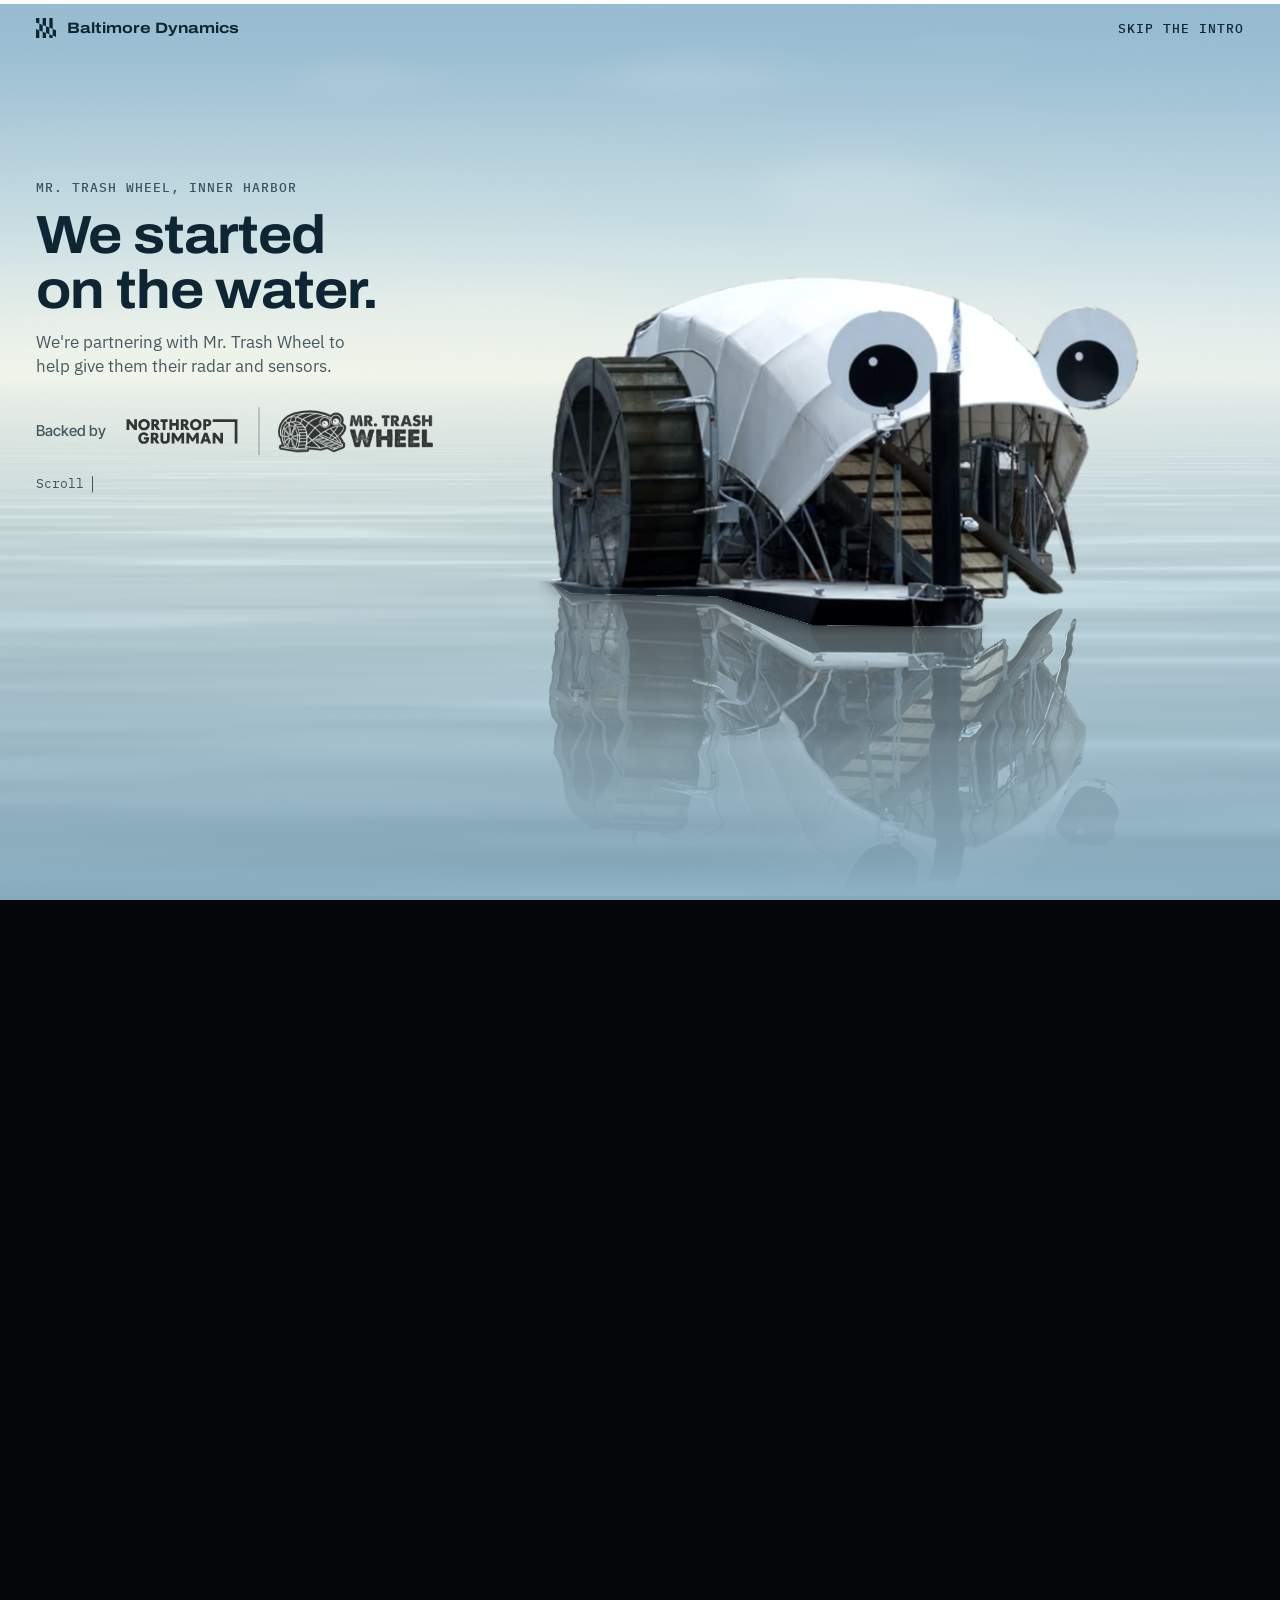
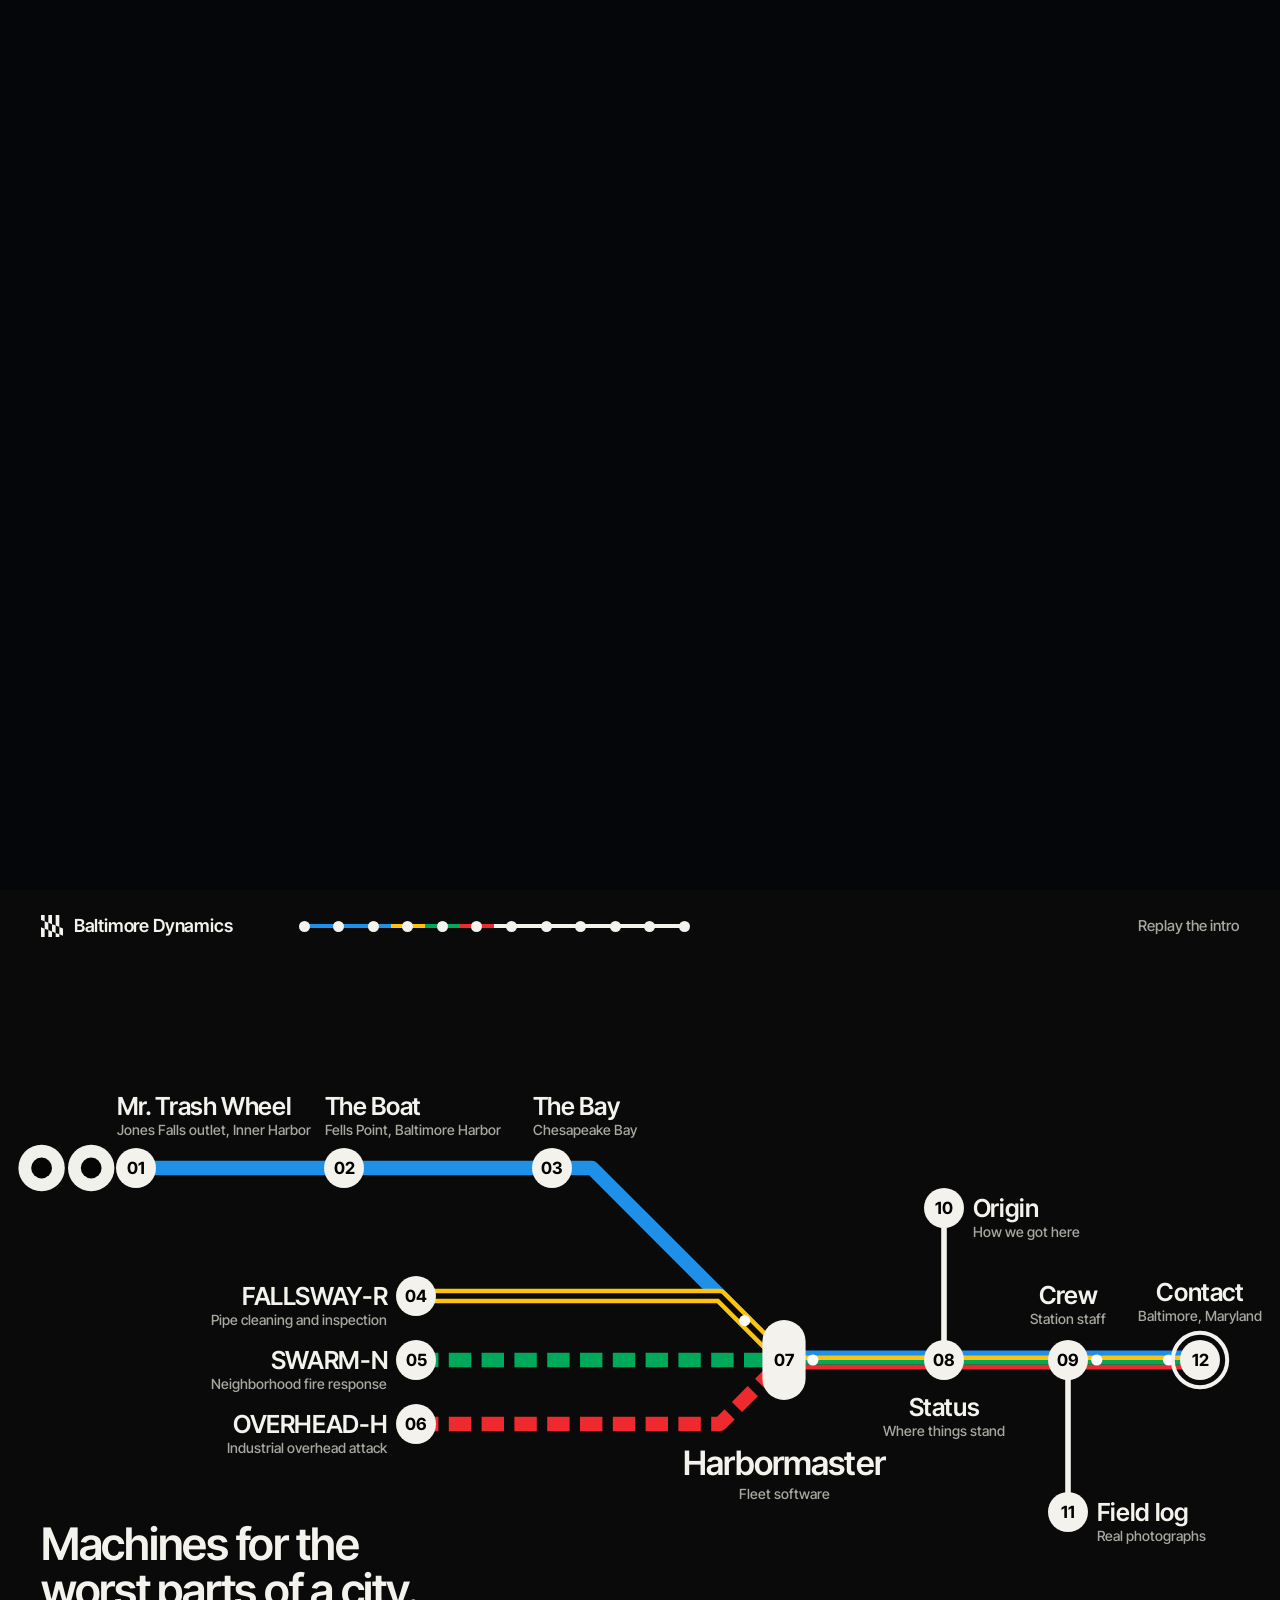
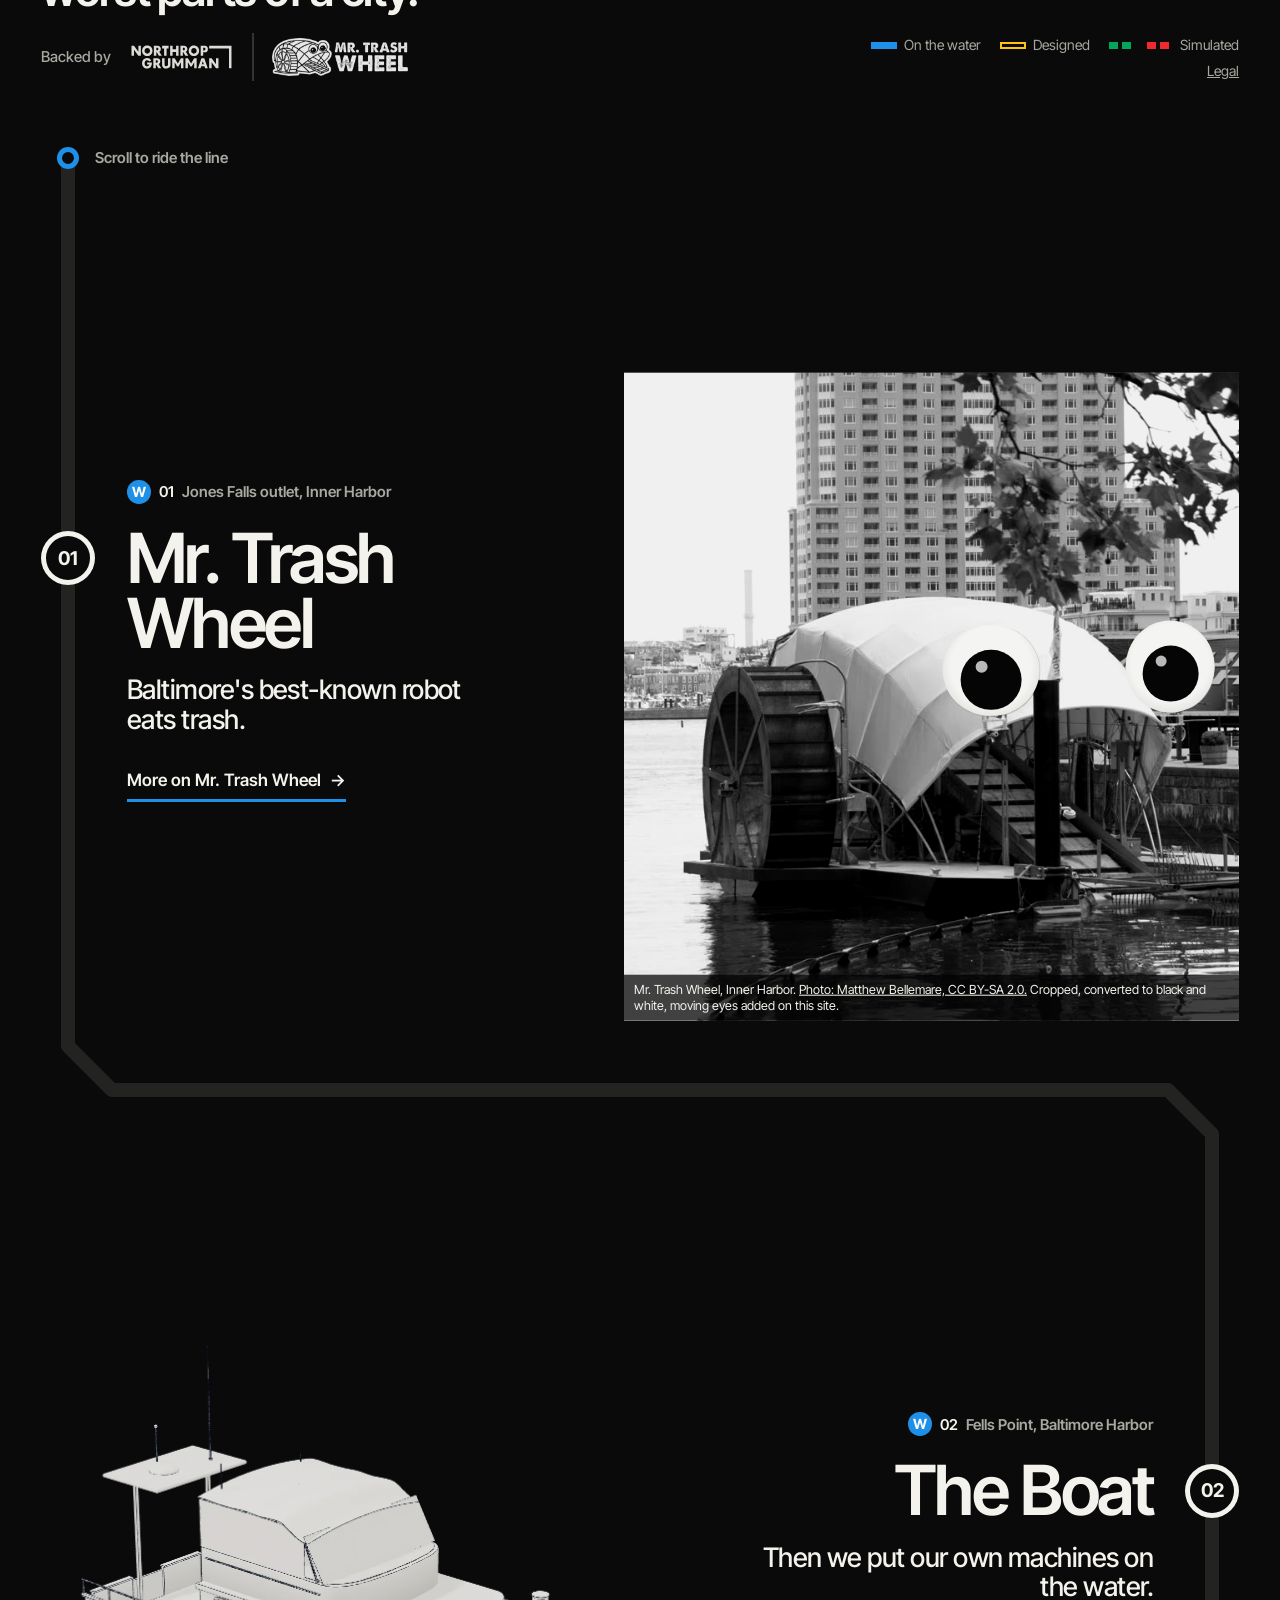
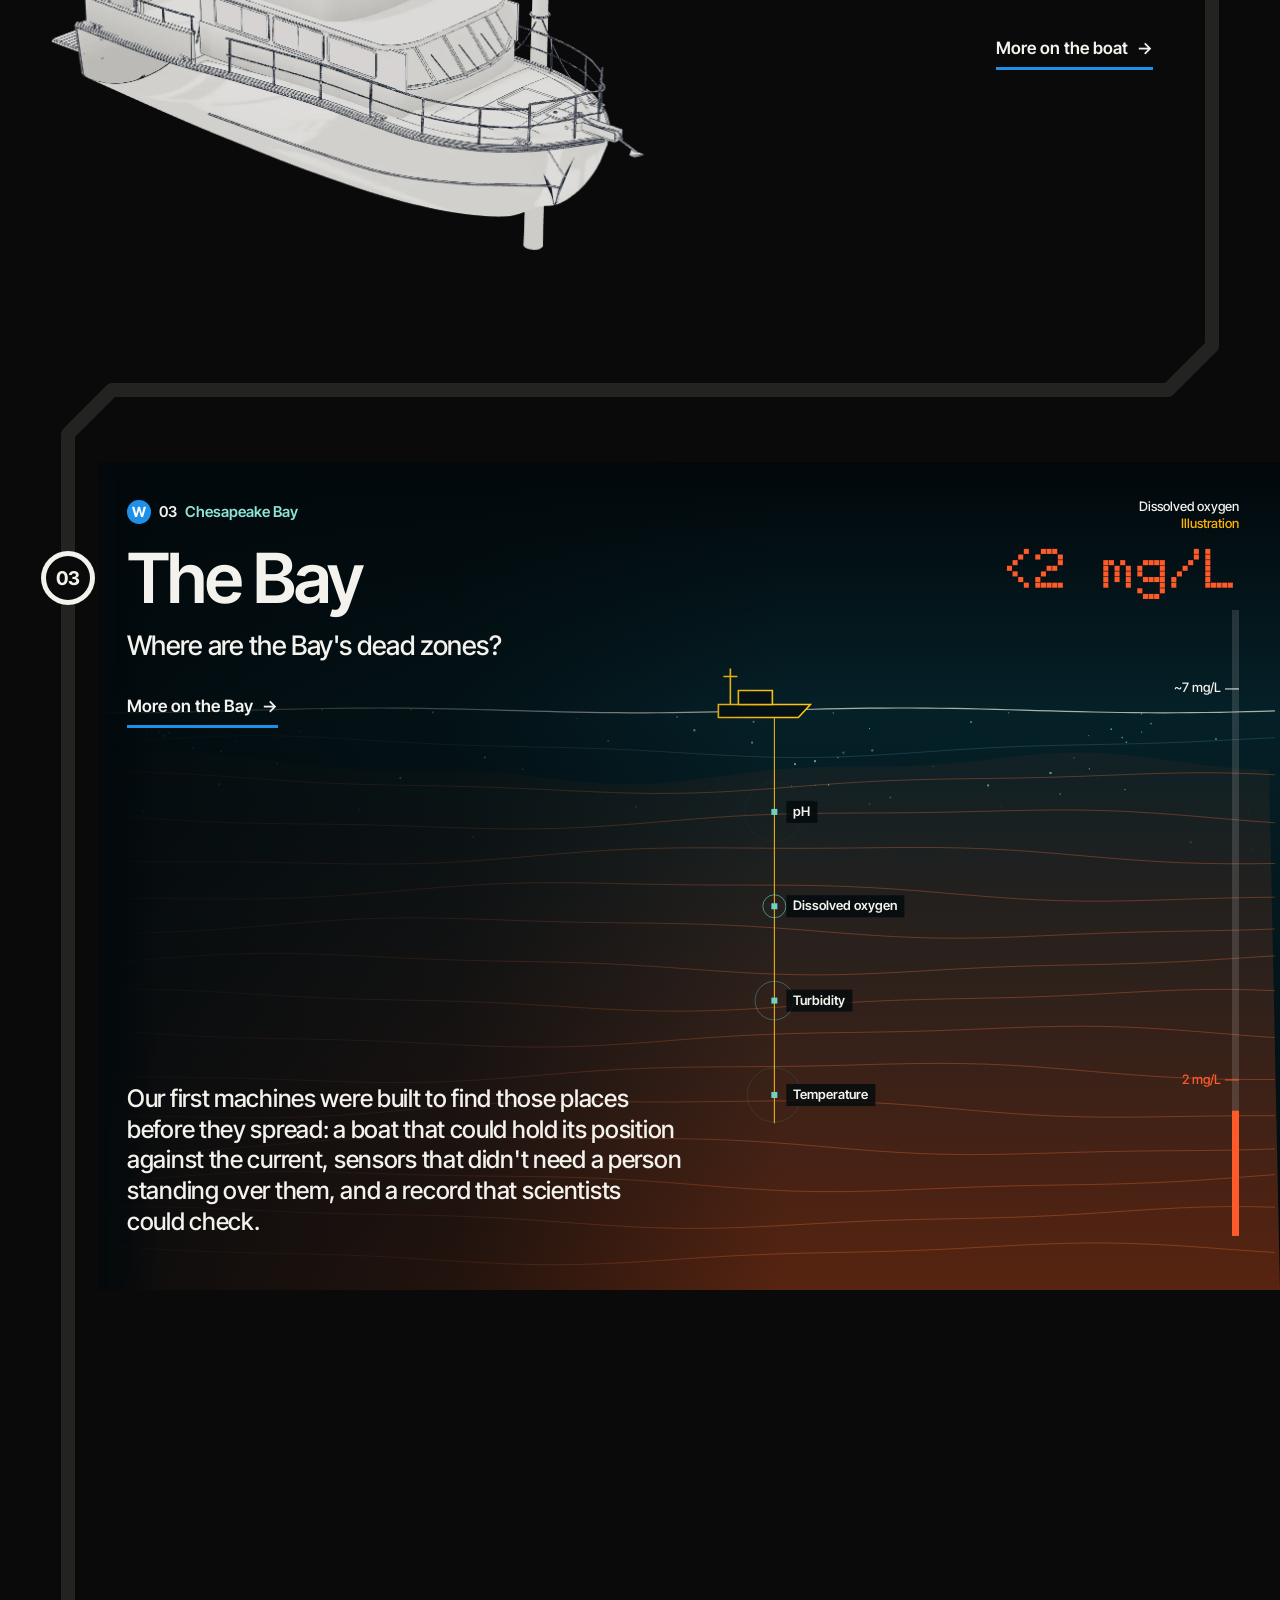
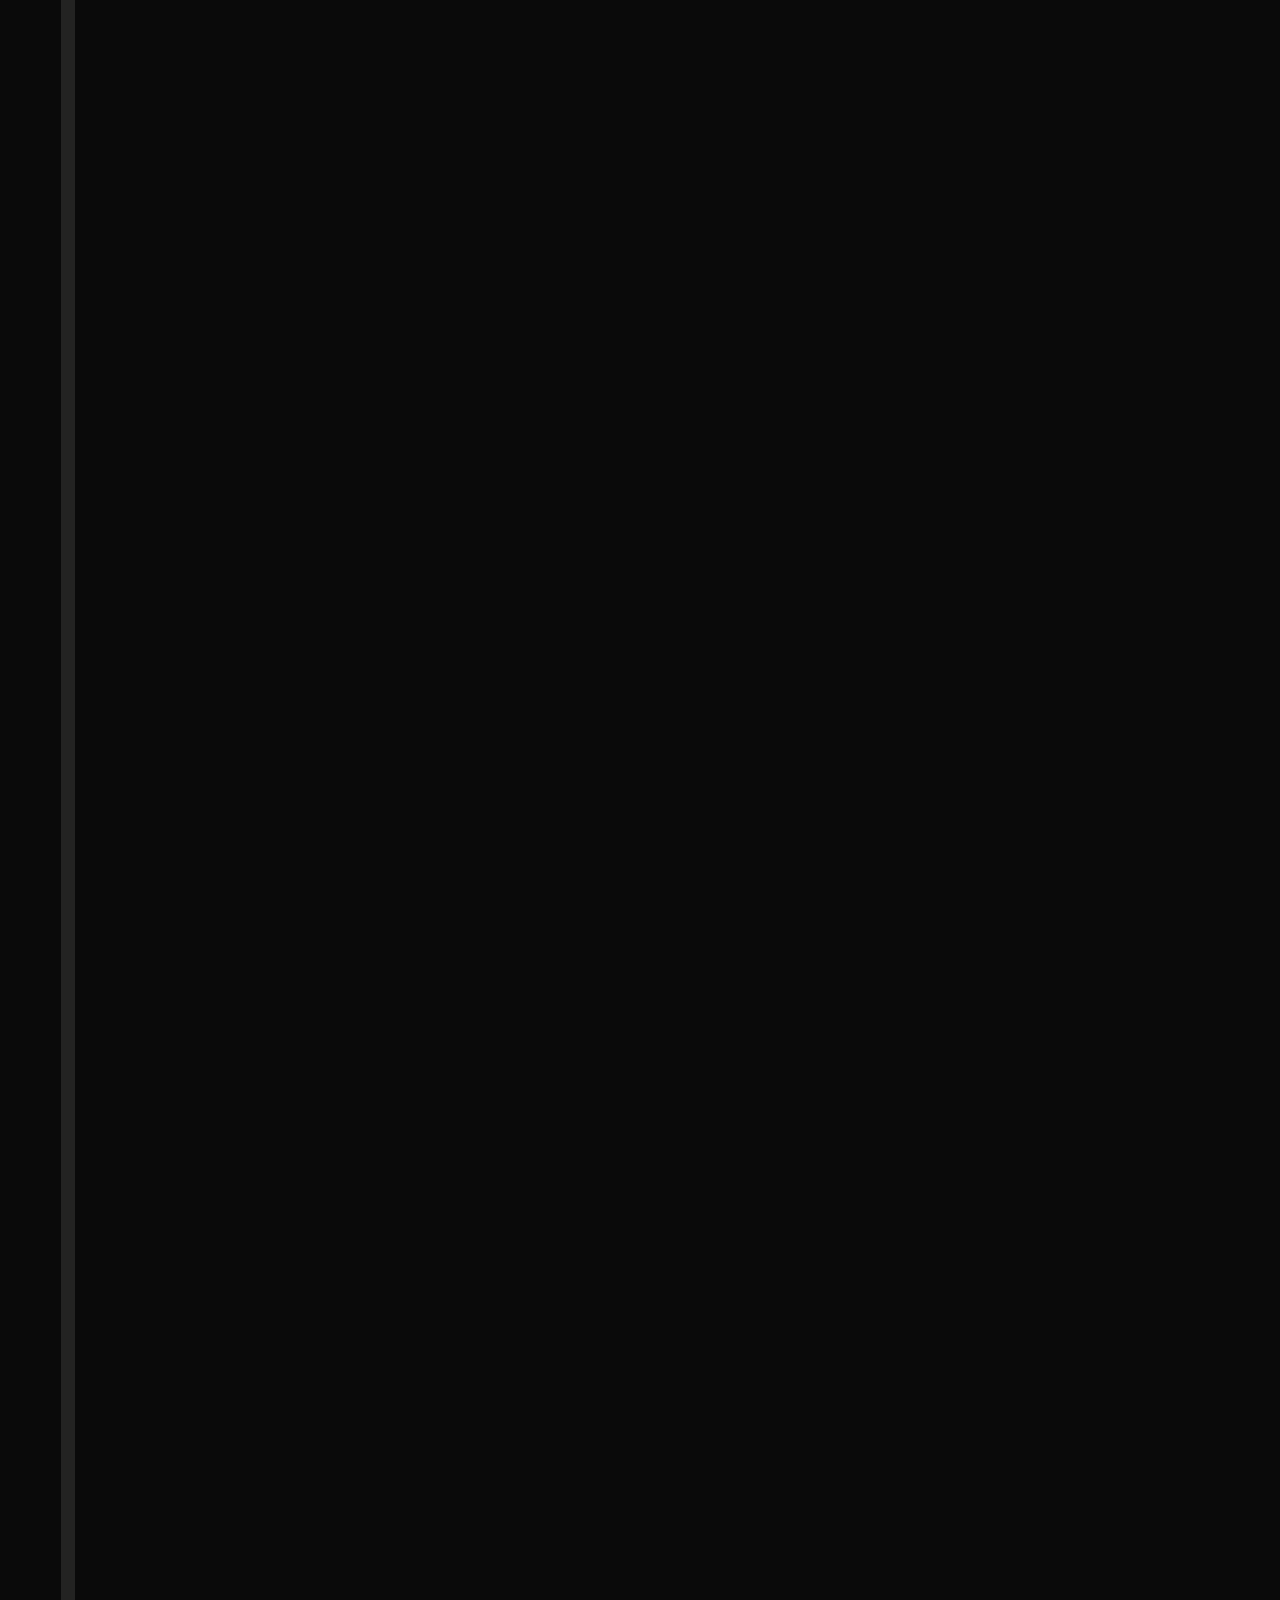
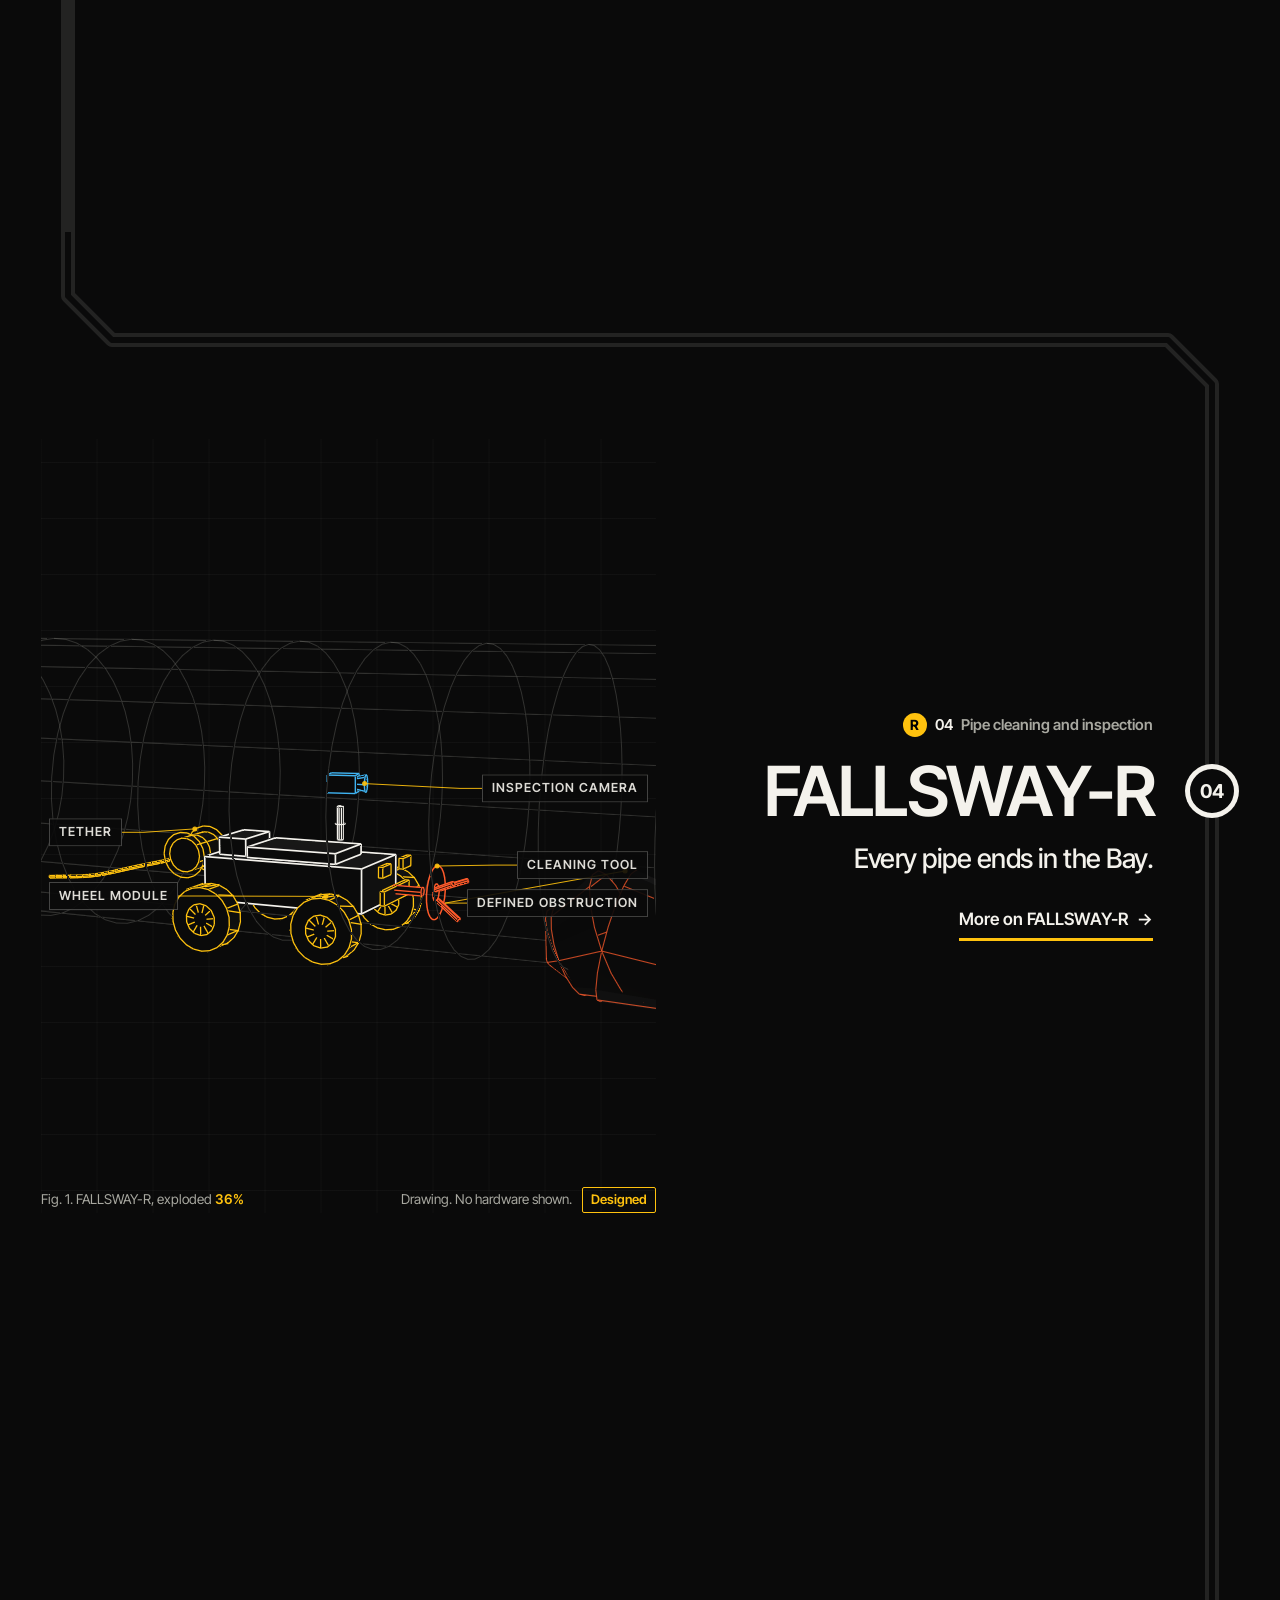
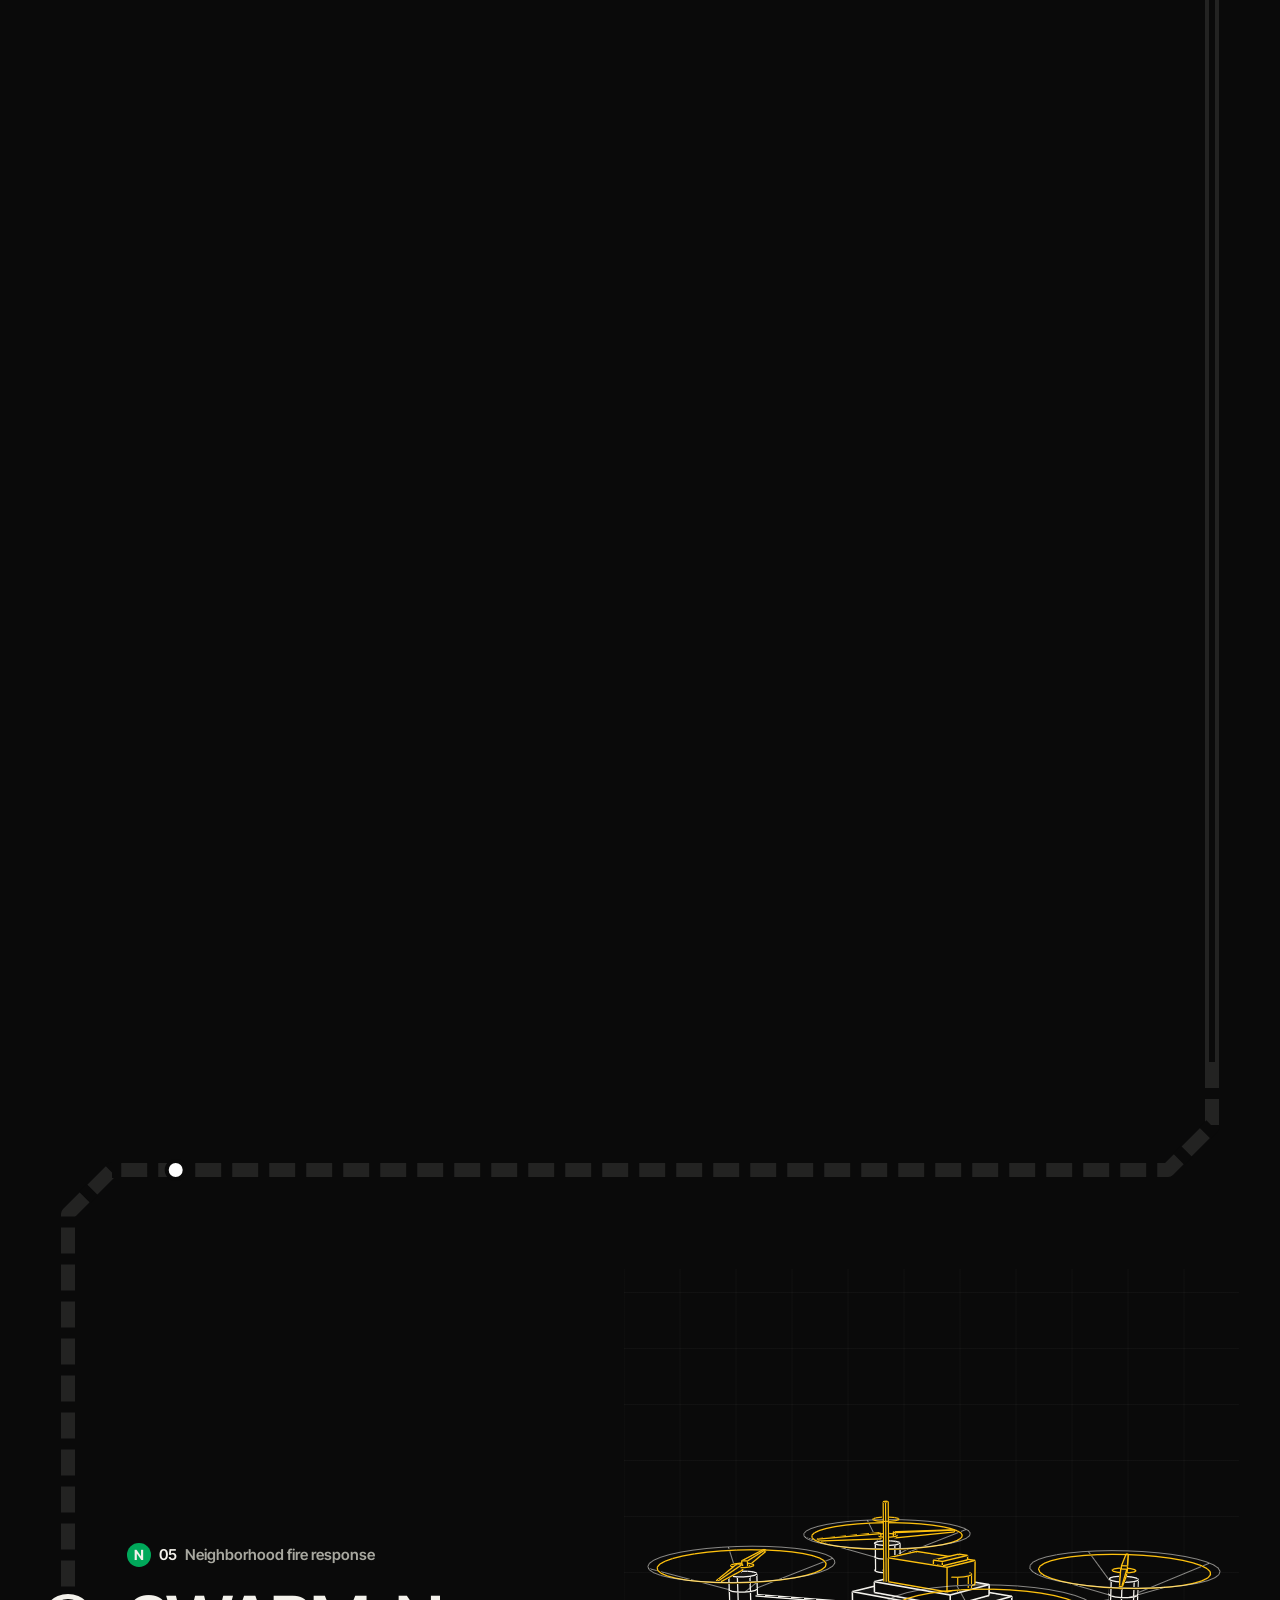
==== index.html @ 83bc2cc9 "Say what we do with Mr. Trash Wheel: partnering to help give them their radar and sensors Replaces "" ====
<!doctype html>
<html lang="en" data-opener="o11">
<meta charset="utf-8">
<title>Baltimore Dynamics</title>
<meta name="viewport" content="width=device-width,initial-scale=1">
<meta name="description" content="Machines for the worst parts of a city: pipe rovers and firefighting aircraft from Baltimore, backed by Northrop Grumman and Mr. Trash Wheel.">
<link rel="canonical" href="https://baltimoredynamics.com/">
<meta name="theme-color" content="#0a0a0a">
<link rel="icon" href="favicon.ico" sizes="32x32">
<link rel="icon" type="image/svg+xml" href="favicon.svg">
<link rel="apple-touch-icon" href="apple-touch-icon.png">
<meta property="og:type" content="website">
<meta property="og:site_name" content="Baltimore Dynamics">
<meta property="og:title" content="Baltimore Dynamics">
<meta property="og:description" content="Machines for the worst parts of a city: pipe rovers and firefighting aircraft from Baltimore, backed by Northrop Grumman and Mr. Trash Wheel.">
<meta property="og:url" content="https://baltimoredynamics.com/">
<meta property="og:image" content="https://baltimoredynamics.com/og.jpg">
<meta property="og:image:width" content="1200">
<meta property="og:image:height" content="630">
<meta property="og:image:alt" content="The Baltimore Dynamics line map: twelve stops from Mr. Trash Wheel to Contact, with the line Machines for the worst parts of a city.">
<meta property="og:locale" content="en_US">
<meta name="twitter:card" content="summary_large_image">
<meta name="twitter:title" content="Baltimore Dynamics">
<meta name="twitter:description" content="Machines for the worst parts of a city: pipe rovers and firefighting aircraft from Baltimore, backed by Northrop Grumman and Mr. Trash Wheel.">
<meta name="twitter:image" content="https://baltimoredynamics.com/og.jpg">
<meta name="twitter:image:alt" content="The Baltimore Dynamics line map: twelve stops from Mr. Trash Wheel to Contact, with the line Machines for the worst parts of a city.">
<script type="application/ld+json">{"@context": "https://schema.org", "@type": "Organization", "name": "Baltimore Dynamics", "url": "https://baltimoredynamics.com/", "logo": "https://baltimoredynamics.com/apple-touch-icon.png", "description": "Machines for the worst parts of a city: pipe rovers and firefighting aircraft from Baltimore, backed by Northrop Grumman and Mr. Trash Wheel.", "address": {"@type": "PostalAddress", "addressLocality": "Baltimore", "addressRegion": "MD", "addressCountry": "US"}}</script>
<script>window.BD_FILM=false</script>
<script>(function(){var d=document.documentElement,h=location.hash.slice(1);d.classList.add('js');if(/[?&]qa\b/.test(location.search))d.classList.add('qa');if(window.matchMedia&&matchMedia('(prefers-reduced-motion: reduce)').matches)d.classList.add('rm');if(h&&h!=='intro'&&h!=='after-intro')d.classList.add('bdi-off');var o=(/[?&]open=(o\d\d)\b/.exec(location.search)||[])[1]||d.dataset.opener;if(o){d.dataset.op=o;document.write('<link rel="stylesheet" href="openers/'+o+'.css">'+(o==='o11'?'<link rel="preload" as="image" href="shared/img/mtw-cut.webp">':''))}})()</script>
<link rel="preconnect" href="https://fonts.googleapis.com">
<link rel="preconnect" href="https://fonts.gstatic.com" crossorigin>
<link rel="stylesheet" media="print" onload="this.media='all'" href="https://fonts.googleapis.com/css2?family=Inter+Tight:wght@400;500;600;700&family=Doto:ROND,wght@100,900&display=swap">
<noscript><link rel="stylesheet" href="https://fonts.googleapis.com/css2?family=Inter+Tight:wght@400;500;600;700&family=Doto:ROND,wght@100,900&display=swap"></noscript>
<link rel="stylesheet" href="https://fonts.googleapis.com/css2?family=Archivo:wdth,wght@62..125,400..900&family=IBM+Plex+Mono:wght@400;500&family=IBM+Plex+Sans:wght@400;500&display=swap"><link rel="preload" as="script" href="shared/intro-data.js">
<link rel="stylesheet" href="shared/intro.css">
<link rel="stylesheet" href="shared/widgets.css">
<link rel="stylesheet" href="style.css">

<body data-intro-accent="#ffc20e" data-intro-accent2="#ee2a2f" data-intro-water="#1e90e8" data-intro-line="#f4f2ec" data-intro-bg="#05060a">
<noscript><div style="max-width:36em;margin:14vh auto;padding:24px;font:400 18px/1.5 Helvetica,Arial,sans-serif;color:#f4f2ec"><h1 style="margin:0 0 .6em;font-size:34px;line-height:1.1">Baltimore Dynamics</h1><p>We started on the water, running autonomous hulls in Baltimore Harbor and partnering with Mr. Trash Wheel to help give them their radar and sensors. Now we're building rovers for the pipes under the street and aircraft that put water on fires.</p><p>Backed by <a style="color:inherit" href="https://www.northropgrumman.com/">Northrop Grumman</a> and <a style="color:inherit" href="https://www.mrtrashwheel.com/">Mr. Trash Wheel</a>.</p><p style="color:#a8a8a0">The map, drawings and simulations on this site need JavaScript. Turn it on to see them.</p></div></noscript>
<section id="top" class="bdi" aria-label="Animated introduction"></section>
<div class="app" id="app">
  <header class="hd" id="hd"></header>
  <main id="view" tabindex="-1"></main>
</div>
<script src="shared/content.js" defer></script>
<script src="shared/widgets.js" defer></script>
<script src="shared/intro.js" defer></script>
<script src="main.js" defer></script>
---- shared/intro.css ----
/* Baltimore Dynamics intro: Noir's animation styles, scoped so they never touch the page below. */
.bdi{--ink:#07080a;--marble:#ece6d9;--paper:#15130f;--gold:#f5b800;--ember:#ff5a1f;--water:#6fd6c6;--fg:var(--marble);--dim:#a9a497;--rule:rgba(236,230,217,.17);--m:clamp(16px,2.8vw,40px);--g:clamp(12px,1.7vw,24px);--nav:56px;--display:"Archivo","Arial Narrow",Arial,sans-serif;--sans:"IBM Plex Sans",system-ui,-apple-system,sans-serif;--mono:"IBM Plex Mono",ui-monospace,Menlo,monospace;--e:cubic-bezier(.16,1,.3,1);position:relative;background:var(--ink);color:var(--fg);font:400 18px/1.56 var(--sans);-webkit-font-smoothing:antialiased;text-align:left}
.bdi *,.bdi *::before,.bdi *::after{box-sizing:border-box}
.bdi p,.bdi h1,.bdi h2,.bdi dl,.bdi dd{margin:0}
.bdi :where(h1,h2,p,span,a,dl,dt,dd,aside,article,div,i,b,em,br,canvas){all:revert;box-sizing:border-box}
.bdi--stub{display:grid;place-items:center;height:100vh;font:500 14px/1.4 ui-monospace,Menlo,monospace;color:#ece6d9;background:#05060a}
.bdi .bdi-bar{position:absolute;inset:0 0 auto 0;height:var(--nav);display:flex;align-items:center;justify-content:space-between;padding:0 var(--m);z-index:5}
.bdi .bdi-bar__brand{display:flex;gap:11px;align-items:center}.bdi .bdi-mark{display:block;width:20px;height:20px;color:var(--gold)}.bdi .bdi-mark svg{display:block;width:100%;height:100%}
.bdi .bdi-bar__name{font:700 15px/1 var(--display);font-stretch:118%;white-space:nowrap}
.bdi .bdi-bar__skip{font:500 13px/1 var(--mono);letter-spacing:.08em;text-transform:uppercase;color:inherit;text-decoration:none;padding:16px 0;white-space:pre}.bdi .bdi-bar__skip:hover{color:var(--gold)}
.bdi a:focus-visible{outline:2px solid var(--gold);outline-offset:3px}
.bdi .bdi__end{position:absolute;bottom:0;height:0}
.bdi .bdi-alt{opacity:calc(var(--map,1))}
.bdi .bdi-co__b i:nth-child(1){left:0;top:0;border-right:0;border-bottom:0}
.bdi .bdi-co__b i:nth-child(2){right:0;top:0;border-left:0;border-bottom:0}
.bdi .bdi-co__b i:nth-child(3){right:0;bottom:0;border-left:0;border-top:0}
.bdi .bdi-co__b i:nth-child(4){left:0;bottom:0;border-right:0;border-top:0}
.bdi .bdi-btn{display:inline-flex;align-items:center;justify-content:center;min-height:48px;padding:0 18px;font:500 13px/1 var(--mono);letter-spacing:.08em;text-transform:uppercase;text-decoration:none;border:1px solid var(--rule);color:var(--fg);transition:background .25s,color .25s,border-color .25s;white-space:nowrap}
.bdi .bdi-btn:hover{border-color:var(--gold);color:var(--gold)}
.bdi .bdi-btn--gold{background:var(--gold);border-color:var(--gold);color:var(--paper)}
.bdi .bdi-btn--gold:hover{background:var(--marble);border-color:var(--marble);color:var(--paper)}
.bdi .bdi-descent{position:relative;height:calc(1000vh + var(--op-lead,0px));background:#05060a}
.bdi .bdi-descent__pin{position:sticky;top:0;height:100vh;height:100svh;overflow:clip}
.bdi .bdi-descent__c{position:absolute;inset:0;width:100%;height:100%;background:#05060a}
.bdi .bdi-descent__fade{position:absolute;inset:0 0 auto 0;height:150px;background:linear-gradient(rgba(5,6,10,.8),transparent);pointer-events:none}
.bdi .bdi-hl{position:absolute;inset:0;margin:0;font:800 100px/1 var(--display);color:var(--marble);letter-spacing:-.012em;pointer-events:none}
.bdi .bdi-hl__line{position:absolute;left:var(--m);display:block;margin-left:-.02em}
.bdi .bdi-hl__line--a{top:calc(var(--nav) + 4px)}
.bdi .bdi-hl__line--b{bottom:72px}
.bdi .bdi-hl__t{display:inline-block;white-space:nowrap;line-height:.8;padding:.06em 0 .02em}
.bdi .bdi-hl__t br.bdi-ph{display:none}
.bdi .bdi-hl i{font-style:normal}
.bdi:not(.bdi-is-ready) .bdi-hl{visibility:hidden}
.bdi .bdi-d-e{color:var(--ember)}
.bdi .bdi-d-w{color:var(--water)}
.bdi .bdi-lede{position:absolute;left:var(--m);top:50%;width:min(480px,calc(100% - 2*var(--m)));transform:translate3d(0,calc(-50% + var(--y,0px)),0);background:rgba(7,8,10,.84);border:1px solid var(--rule);padding:clamp(14px,1.4vw,20px)}
.bdi .bdi-lede__p{font-size:18px;line-height:1.46}
.bdi .bdi-lede__cta{display:flex;flex-wrap:wrap;gap:8px;margin-top:14px}
.bdi .bdi-lede__note{display:flex;justify-content:space-between;gap:12px;margin-top:12px;font:400 12.5px/1.4 var(--mono);color:var(--dim)}
.bdi .bdi-lede__hint{white-space:nowrap}
.bdi .bdi-co-layer{position:absolute;inset:0;pointer-events:none}
.bdi .bdi-co{position:absolute;left:0;top:0;width:0;height:0;opacity:0;will-change:transform,opacity;--co:var(--gold)}
.bdi .bdi-co--ember{--co:var(--ember)}
.bdi .bdi-co--water{--co:var(--water)}
.bdi .bdi-co__in{position:absolute;left:0;top:0;transition:opacity .2s}
.bdi .bdi-co__in.bdi-is-off{opacity:0}
.bdi .bdi-co__b{position:absolute;left:-30px;top:-30px;width:60px;height:60px}
.bdi .bdi-co__b i{position:absolute;width:13px;height:13px;border:1.5px solid var(--co)}
.bdi .bdi-co__t{position:absolute;left:38px;top:-30px;white-space:nowrap;background:rgba(5,6,10,.82);padding:5px 9px 5px;font:400 12.5px/1.35 var(--mono);color:var(--marble)}
.bdi .bdi-co__t b{display:block;color:var(--co);font-weight:500;letter-spacing:.06em;font-size:12px}
.bdi .bdi-co.bdi-is-flip .bdi-co__t{left:auto;right:38px;text-align:right}
.bdi .bdi-alt{position:absolute;right:var(--m);top:50%;transform:translateY(-50%);width:172px;font:500 12px/1.3 var(--mono);text-align:right;color:var(--marble);background:rgba(5,6,10,.76);padding:12px;pointer-events:none}
.bdi .bdi-alt p{margin:0}
.bdi .bdi-alt__h{display:flex;flex-direction:column;letter-spacing:.02em;font-size:12px;white-space:nowrap}
.bdi .bdi-alt__h em{font-style:normal;color:var(--dim)}
.bdi .bdi-alt__read{display:flex;justify-content:flex-end;align-items:baseline;margin-top:8px}
.bdi .bdi-alt__read b{font:700 66px/.86 var(--display);font-stretch:62%;font-variant-numeric:tabular-nums;letter-spacing:-.01em}
.bdi .bdi-alt__read i{font-style:normal;font-size:13px;margin-left:4px;color:var(--dim)}
.bdi .bdi-alt__sign{font:700 42px/.86 var(--display);font-stretch:62%;margin-right:2px}
.bdi .bdi-alt__zone{color:var(--gold);letter-spacing:.1em;text-transform:uppercase;margin-top:6px}
.bdi .bdi-alt.bdi-is-under .bdi-alt__zone,.bdi .bdi-alt.bdi-is-under .bdi-alt__sign{color:var(--water)}
.bdi .bdi-alt.bdi-is-under .bdi-alt__read b{color:var(--water)}
.bdi .bdi-alt__tape{position:relative;height:clamp(96px,18vh,170px);margin-top:12px;overflow:clip;-webkit-mask-image:linear-gradient(transparent,#000 22%,#000 78%,transparent);mask-image:linear-gradient(transparent,#000 22%,#000 78%,transparent)}
.bdi .bdi-alt__scale{position:absolute;left:0;right:0;top:50%;will-change:transform}
.bdi .bdi-alt__scale span{position:absolute;right:0;height:1px;width:8px;background:rgba(236,230,217,.5)}
.bdi .bdi-alt__scale span.bdi-is-m{width:20px;background:var(--marble)}
.bdi .bdi-alt__scale span b{position:absolute;right:26px;top:-7px;font:400 12px/14px var(--mono);color:var(--dim);white-space:nowrap}
.bdi .bdi-alt__scale span.bdi-is-0{width:100%;background:var(--gold)}
.bdi .bdi-alt__scale span.bdi-is-0 b{color:var(--gold);right:auto;left:0;top:-16px}
.bdi .bdi-alt__index{position:absolute;right:30px;left:0;top:50%;height:1px;background:linear-gradient(90deg,transparent,var(--gold))}
.bdi .bdi-alt__mini{margin:12px 0 0;padding-top:8px;border-top:1px solid var(--rule);display:grid;gap:5px}
.bdi .bdi-alt__mini div{display:grid;grid-template-columns:1fr 54px;align-items:center;gap:8px}
.bdi .bdi-alt__mini dt{text-align:left;color:var(--dim)}
.bdi .bdi-alt__mini dd{margin:0;position:relative;height:3px;background:rgba(236,230,217,.18)}
.bdi .bdi-alt__mini dd i{position:absolute;inset:0;background:var(--gold);transform-origin:left;transform:scaleX(0);will-change:transform}
.bdi .bdi-alt__mini dd[data-cleared]{background:none;height:auto;text-align:right}
.bdi .bdi-street{position:absolute;left:0;right:0;top:50%;height:0;border-top:1px solid var(--gold);visibility:hidden;pointer-events:none;will-change:transform,opacity}
.bdi .bdi-street span{position:absolute;left:var(--m);bottom:6px;font:500 12.5px/1 var(--mono);letter-spacing:.1em;text-transform:uppercase;color:var(--gold);background:rgba(5,6,10,.7);padding:4px 7px}
.bdi .bdi-plates{position:absolute;inset:0;pointer-events:none}
.bdi .bdi-plate{position:absolute;left:var(--m);bottom:clamp(76px,9vh,104px);width:min(496px,calc(100% - 2*var(--m)));background:rgba(7,8,10,.94);border:1px solid var(--rule);visibility:hidden;will-change:transform,clip-path}
.bdi .bdi-plate::before,.bdi .bdi-plate::after{content:"";position:absolute;width:16px;height:16px;border:1.5px solid var(--gold)}
.bdi .bdi-plate::before{left:-1px;top:-1px;border-right:0;border-bottom:0}
.bdi .bdi-plate::after{right:-1px;bottom:-1px;border-left:0;border-top:0}
.bdi .bdi-plate__bar{display:flex;justify-content:space-between;gap:10px;padding:9px 16px 8px;border-bottom:1px solid var(--rule);font:500 12px/1.3 var(--mono);letter-spacing:.08em;text-transform:uppercase;color:var(--dim)}
.bdi .bdi-plate__st--sim{color:var(--water)}
.bdi .bdi-plate__st--des{color:var(--marble)}
.bdi .bdi-plate__st--plain{color:var(--gold)}
.bdi .bdi-plate__in{padding:16px 16px 18px}
.bdi .bdi-plate__id{display:flex;justify-content:space-between;align-items:baseline;gap:10px;margin-bottom:10px;font:500 12px/1.3 var(--mono);letter-spacing:.08em;text-transform:uppercase;color:var(--dim)}
.bdi .bdi-plate__name{font:800 26px/1 var(--display);font-stretch:120%;letter-spacing:-.005em;color:var(--gold)}
.bdi .bdi-plate__t{font:700 clamp(26px,2.5vw,38px)/1.04 var(--display);font-stretch:108%;letter-spacing:-.012em;margin:0}
.bdi .bdi-plate__b{margin-top:9px;font-size:16.5px;line-height:1.48}
.bdi .bdi-plate__s{margin-top:8px;font:400 12.5px/1.45 var(--mono);color:var(--dim)}
.bdi .bdi-plate--end .bdi-plate__t{font-size:clamp(36px,4.6vw,76px);font-stretch:112%;line-height:.98}
.bdi .bdi-plate--end{width:min(600px,calc(100% - 2*var(--m)))}
.bdi .bdi-plate--end .bdi-plate__b{font-size:18px}
.bdi .console{padding:clamp(72px,10vw,160px) var(--m) 0}
.bdi .console:last-child{padding-bottom:var(--sec)}
.bdi .console--board{padding-left:0;padding-right:0}
.bdi .console__h{display:grid;grid-template-columns:repeat(12,minmax(0,1fr));column-gap:var(--g);padding:0 var(--m);margin-bottom:clamp(28px,4vw,56px);align-items:end}
.bdi .console__h>div{grid-column:1/8}
.bdi .console__h>p{grid-column:8/13}
.bdi .console__b{max-width:36em}
.bdi .console .kicker{display:flex;align-items:center;gap:10px;color:var(--marble)}
.bdi .console--split{display:grid;grid-template-columns:repeat(12,minmax(0,1fr));column-gap:var(--g);align-items:start}
.bdi .console__side{grid-column:1/5;position:sticky;top:calc(var(--nav) + 24px)}
.bdi .console__side .console__b{margin-top:14px}
.bdi .console__w{grid-column:5/13}
.bdi .console--flip .console__side{grid-column:9/13;grid-row:1}
.bdi .console--flip .console__w{grid-column:1/9;grid-row:1}
.bdi .plateph{margin:0}
.bdi .plateph__f{overflow:hidden;background:var(--marble-2)}
.bdi .plateph img{width:100%;height:auto;display:block;transition:transform 1.5s var(--e)}
.bdi .plateph:hover img{transform:scale(1.03)}
.bdi .plateph figcaption{display:flex;justify-content:space-between;gap:10px;color:var(--paper)}
.bdi .plateph figcaption i{font-style:normal;color:var(--dim);white-space:nowrap}
.bdi .contact{position:relative;min-height:112vh;padding:calc(var(--nav) + clamp(48px,8vh,120px)) var(--m) clamp(96px,14vh,160px);display:flex;flex-direction:column;justify-content:flex-end;overflow:clip}
.bdi .contact__mark{position:absolute;right:var(--m);top:calc(var(--nav) + 32px);width:clamp(180px,34vw,520px);height:auto;fill:none;stroke:var(--gold);stroke-width:.12}
.bdi .contact__mark path{stroke-dasharray:1;stroke-dashoffset:calc(1 - var(--k,0))}
.bdi .contact__t{margin:0;font:800 100px/.86 var(--display);color:var(--marble);letter-spacing:-.018em}
.bdi .contact__t span{display:inline-block;white-space:nowrap}
.bdi .contact__row{display:flex;flex-wrap:wrap;justify-content:space-between;align-items:flex-end;gap:20px 48px;margin-top:clamp(28px,4vw,56px)}
.bdi .contact__b{font-size:clamp(20px,1.9vw,28px);line-height:1.32;max-width:27em}
.bdi .contact__at{display:flex;flex-direction:column;text-align:right;font:500 15px/1.5 var(--mono)}
html.bdi-static .bdi .bdi-descent{height:auto}
html.bdi-static .bdi .bdi-descent__pin{position:relative;height:auto;overflow:visible;padding-bottom:40px}
html.bdi-static .bdi .bdi-descent__c{height:100vh;position:absolute}
html.bdi-static .bdi .bdi-hl__line{position:relative;left:auto;top:auto;bottom:auto;padding:var(--nav) var(--m) 0;opacity:1;transform:none}
html.bdi-static .bdi .bdi-hl__line--b{padding-top:12px}
html.bdi-static .bdi .bdi-hl{position:relative;inset:auto}
html.bdi-static .bdi .bdi-lede{position:relative;left:auto;top:auto;transform:none;margin:24px var(--m)}
html.bdi-static .bdi .bdi-alt,html.bdi-static .bdi .bdi-co-layer{display:none}
html.bdi-static .bdi .bdi-plates{position:relative;inset:auto;padding:0 var(--m);display:grid;gap:16px;pointer-events:auto}
html.bdi-static .bdi .bdi-plate{position:relative;left:auto;right:auto;bottom:auto;width:auto;max-width:640px;visibility:visible;clip-path:none!important;transform:none!important;opacity:1!important}
@media (max-width:820px){
.bdi .bdi-hl__t br.bdi-ph{display:inline}
.bdi .bdi-hl__line--a{top:calc(var(--nav) + 2px)}
.bdi .bdi-hl__line--b{bottom:70px}
.bdi .bdi-lede{top:auto;bottom:auto;--mid:1;top:50%;width:calc(100% - 2*var(--m));padding:12px}
.bdi .bdi-lede__p{font-size:16px;line-height:1.42}
.bdi .bdi-lede__note{font-size:12px}
.bdi .bdi-lede__hint{display:none}
.bdi .bdi-btn{min-height:44px}
.bdi .bdi-alt{top:var(--nav);right:0;left:0;bottom:auto;transform:none;width:auto;display:flex;align-items:center;justify-content:space-between;gap:12px;padding:6px var(--m);background:rgba(5,6,10,.82);opacity:0;transition:opacity .3s}
.bdi .bdi-alt.bdi-is-on{opacity:1}
.bdi .bdi-alt__h{font-size:12px}
.bdi .bdi-alt__read{margin:0}.bdi-alt__read b{font-size:32px}.bdi-alt__sign{font-size:24px}
.bdi .bdi-alt__zone{margin:0;font-size:12px}
.bdi .bdi-alt__tape,.bdi .bdi-alt__mini{display:none}
.bdi .bdi-plate{left:var(--m);right:var(--m);width:auto;bottom:70px;max-height:54svh;overflow:hidden}
.bdi .bdi-plate__in{padding:12px 14px 14px}
.bdi .bdi-plate__bar{padding:8px 14px 7px}
.bdi .bdi-plate__name{font-size:22px}
.bdi .bdi-plate__t{font-size:27px}
.bdi .bdi-plate__b{font-size:16px;line-height:1.42}
.bdi .bdi-plate__s{font-size:12px;line-height:1.35}
.bdi .bdi-plate--end .bdi-plate__t{font-size:44px}
.bdi .bdi-co__b{left:-22px;top:-22px;width:44px;height:44px}
.bdi .bdi-co__b i{width:10px;height:10px}
.bdi .bdi-co__t{left:28px;top:-22px;padding:4px 7px;font-size:12px}
.bdi .bdi-co.bdi-is-flip .bdi-co__t{right:28px}
.bdi .console__h{display:block}
.bdi .console__h>p{margin-top:12px}
.bdi .console--split{display:block}
.bdi .console__side{position:relative;top:auto;margin-bottom:24px}
.bdi .contact{min-height:92vh;padding-bottom:96px}
.bdi .contact__mark{width:58vw}
.bdi .contact__row{flex-direction:column;align-items:flex-start}
.bdi .contact__at{text-align:left}
}
@media (max-height:720px) and (min-width:821px){
.bdi .bdi-alt__mini{display:none}
.bdi .bdi-lede__p{font-size:16px}
.bdi .bdi-lede__note{display:none}
.bdi .bdi-plate__b{font-size:16px}
}
.bdi .bdi-descent{height:calc(700vh + var(--op-lead,0px))}
html.bdi-static .bdi .bdi-descent{height:auto}
@media (max-width:820px){.bdi .bdi-hl__t br.bdi-ph{display:none}.bdi .bdi-hl__line--a{top:calc(var(--nav) + 30px)}.bdi .bdi-hl__line--b{bottom:auto;top:calc(var(--nav) + 30px + 8.4svh)}.bdi .bdi-lede{top:auto;bottom:66px;transform:translate3d(0,var(--y,0),0)}}

.bdi .bdi-plate{background:linear-gradient(90deg,rgba(5,6,10,.74),rgba(5,6,10,0));border:0;width:min(760px,calc(100% - var(--m)));padding:20px 56px 22px var(--m);left:0;bottom:clamp(40px,7vh,84px)}
.bdi .bdi-plate::before,.bdi .bdi-plate::after{display:none}
.bdi .bdi-plate__id{margin:0 0 8px;justify-content:flex-start;gap:14px}
.bdi .bdi-plate__name{font-size:clamp(15px,1.25vw,19px);font-stretch:112%}
.bdi .bdi-plate__t{font-size:clamp(30px,3.5vw,58px);line-height:1.02;text-wrap:balance}
@media (min-width:1500px){.bdi .bdi-plate{width:min(940px,calc(100% - var(--m)))}}
.bdi .bdi-lede{background:none;border:0;padding:0;width:auto}
.bdi .bdi-lede__note{margin:0;gap:28px}
@media (max-width:820px){.bdi .bdi-plate{left:0;right:0;width:auto;bottom:0;padding:44px var(--m) 82px;max-height:none;background:linear-gradient(0deg,rgba(5,6,10,.92) 0,rgba(5,6,10,.86) 62%,rgba(5,6,10,0))}.bdi .bdi-plate__t{font-size:clamp(26px,7.4vw,36px)}}
@media (max-width:372px){.bdi .bdi-bar__x{display:none}}
---- shared/widgets.css ----
/* Default skin for the shared widgets. Every version overrides the --bd-* variables and may restyle any .bdw-* class. */
.bdw{box-sizing:border-box;background:var(--bd-panel,var(--bd-bg,#0a0c0a));color:var(--bd-fg,#ece6d9);border:1px solid var(--bd-rule,rgba(236,230,217,.2));font:400 15px/1.5 var(--bd-font-body,system-ui,sans-serif)}
.bdw *{box-sizing:border-box}.bdw canvas{display:block;width:100%}
.bdw-label{font:500 12px/1.5 var(--bd-font-mono,ui-monospace,monospace);letter-spacing:.06em;text-transform:uppercase;color:var(--bd-dim,#a8a396)}
.bdw-label b{color:var(--bd-accent,#f5b800);font-weight:500}
.bdw-tag{font:500 11px/1.5 var(--bd-font-mono,monospace);text-transform:uppercase;letter-spacing:.06em;padding:2px 7px 1px;border:1px solid currentColor;white-space:nowrap}
.bdw-tag--sim{color:var(--bd-water,#6fd6c6);font:500 12px/1.5 var(--bd-font-mono,monospace);letter-spacing:.06em;text-transform:uppercase}
.bdw-big{display:block;font:800 clamp(56px,8vw,112px)/.9 var(--bd-font-display,sans-serif);color:var(--bd-accent,#f5b800);font-variant-numeric:tabular-nums}
.bdw-note{margin:12px 0 0;font-size:15px}.bdw-fine{margin:6px 0 0;font:400 12.5px/1.5 var(--bd-font-mono,monospace);color:var(--bd-dim,#a8a396)}
.bdw-btns{display:flex;flex-wrap:wrap;gap:8px}
.bdw-btn{font:500 12px/1.3 var(--bd-font-mono,monospace);letter-spacing:.06em;text-transform:uppercase;padding:11px 13px;min-height:44px;background:transparent;color:var(--bd-fg,#ece6d9);border:1px solid var(--bd-rule,rgba(236,230,217,.3));cursor:pointer;text-align:left;transition:background .18s,color .18s,border-color .18s}
.bdw-btn:hover:not(:disabled){border-color:var(--bd-accent,#f5b800);color:var(--bd-accent,#f5b800)}
.bdw-btn--primary,.bdw-btn--primary:hover:not(:disabled){background:var(--bd-accent,#f5b800);border-color:var(--bd-accent,#f5b800);color:var(--bd-on-accent,#0b0c0a)}
.bdw-btn:disabled{opacity:.42;cursor:not-allowed}
.bdw-btn:focus-visible{outline:2px solid var(--bd-accent,#f5b800);outline-offset:2px}
.bdw-log{font:400 13px/1.5 var(--bd-font-mono,monospace);color:var(--bd-dim,#a8a396);min-height:60px}.bdw-log .is-new{color:var(--bd-fg,#ece6d9)}
.bdw-legend{display:flex;flex-wrap:wrap;gap:8px 18px;margin-top:12px;font:500 12px/1.5 var(--bd-font-mono,monospace);letter-spacing:.06em;text-transform:uppercase;color:var(--bd-dim,#a8a396)}.bdw-legend i{display:inline-block;width:11px;height:11px;margin-right:6px;vertical-align:-1px}
.bdw-fleet{padding:clamp(16px,2vw,24px)}.bdw-fleet__top{display:flex;flex-wrap:wrap;justify-content:space-between;align-items:flex-end;gap:12px;padding-bottom:14px;border-bottom:1px solid var(--bd-rule,rgba(236,230,217,.2))}
.bdw-fleet__sliders{display:flex;flex-wrap:wrap;gap:18px;padding:16px 0}.bdw-slider{flex:1 1 200px;display:grid;gap:7px}.bdw-slider .bdw-label{display:flex;justify-content:space-between}.bdw-slider input{width:100%;accent-color:var(--bd-accent,#f5b800);height:24px}
.bdw-board__bar{display:flex;flex-wrap:wrap;justify-content:space-between;gap:10px;padding:12px 16px;border-bottom:1px solid var(--bd-rule,rgba(236,230,217,.2));font:500 12px/1.5 var(--bd-font-mono,monospace);letter-spacing:.06em;text-transform:uppercase;color:var(--bd-dim,#a8a396)}.bdw-board__bar b{color:var(--bd-accent,#f5b800);font-weight:500;margin-left:8px}
.bdw-board__main{display:flex;flex-wrap:wrap}.bdw-board__map{flex:2 1 380px;min-width:0}.bdw-board__map canvas{height:400px}
.bdw-board__roster{flex:1 1 260px;min-width:0;border-left:1px solid var(--bd-rule,rgba(236,230,217,.2));padding:14px}.bdw-board__rh{display:flex;justify-content:space-between}
.bdw-board__row{display:grid;grid-template-columns:34px 1fr 42px;gap:6px;padding:6px 0;border-bottom:1px solid var(--bd-rule,rgba(236,230,217,.2));font:500 13px/1.3 var(--bd-font-mono,monospace)}.bdw-board__row span:last-child{text-align:right}.bdw-board__row.is-lost{color:var(--bd-ember,#ff5a1f)}
.bdw-board__rel{margin-top:12px}.bdw-board__rel b{font-size:16px}.bdw-board__foot{display:flex;flex-wrap:wrap;gap:16px;padding:14px;border-top:1px solid var(--bd-rule,rgba(236,230,217,.2));align-items:flex-start}.bdw-board__foot .bdw-log{flex:1 1 280px;min-width:0}
.bdw-lock{padding:clamp(16px,2vw,24px);display:flex;flex-wrap:wrap;gap:24px}.bdw-lock__btns{flex:1 1 240px;min-width:0;display:grid;gap:8px;align-content:start}.bdw-lock__state{flex:1.3 1 300px;min-width:0}
.bdw-lock__big{font:800 clamp(52px,7vw,92px)/1 var(--bd-font-display,sans-serif);color:var(--bd-ember,#ff5a1f);margin:2px 0 10px}.bdw-lock__big.is-on{color:var(--bd-water,#6fd6c6)}
.bdw-lock__row{display:flex;justify-content:space-between;gap:12px;padding:7px 0;border-bottom:1px solid var(--bd-rule,rgba(236,230,217,.2));font:500 13px/1.5 var(--bd-font-mono,monospace)}.bdw-lock__row .is-bad{color:var(--bd-ember,#ff5a1f)}.bdw-lock__row .is-accent{color:var(--bd-accent,#f5b800)}.bdw-lock .bdw-log{margin-top:12px}
@media(max-width:620px){.bdw-board__roster{border-left:0;border-top:1px solid var(--bd-rule,rgba(236,230,217,.2))}.bdw-board__map canvas{height:300px}}

/* Backed by line on the metro pages */
.bdk{margin:0;line-height:1.3}
.bdk>span,.bdk i{opacity:.75;font-style:normal;font-weight:inherit}
.bdk>span{margin-right:.2em}
.bdk b{font-weight:700;white-space:nowrap}
---- style.css ----
/* m01 Line Map, modular. Black enamel, white neo-grotesk, one map, twelve stops. */
:root{
  --bg:#0a0a0a;--fg:#f4f2ec;--dim:#a8a8a0;--rule:rgba(244,242,236,.2);
  --w:#1e90e8;--r:#ffc20e;--n:#00a85a;--h:#ee2a2f;--led:#ffb300;
  --sans:"Inter Tight","Helvetica Neue",Helvetica,Arial,sans-serif;--dot:"Doto","Courier New",monospace;
  --hd:72px;--band:92px;--gut:max(20px,3.2vw);
  --bd-bg:#000;--bd-panel:#050505;--bd-fg:#f4f2ec;--bd-dim:#a8a8a0;--bd-rule:rgba(244,242,236,.22);--bd-accent:#fff;--bd-on-accent:#000;--bd-water:#1e90e8;--bd-ember:#ee2a2f;--bd-land:rgba(255,255,255,.08);--bd-fly:#6f6f69;--bd-wait:rgba(255,255,255,.2);--bd-font-mono:"Inter Tight",Helvetica,Arial,sans-serif;--bd-font-body:"Inter Tight",Helvetica,Arial,sans-serif;--bd-font-display:"Inter Tight",Helvetica,Arial,sans-serif;
}
*{box-sizing:border-box}
html{background:var(--bg);-webkit-text-size-adjust:100%;color-scheme:dark}
::selection{background:#ffc20e;color:#0a0a0a}
body{margin:0;background:var(--bg);color:var(--fg);font:400 17px/1.42 var(--sans);-webkit-font-smoothing:antialiased;text-rendering:optimizeLegibility}
html.bdi-off #top{display:none}
/* Hold the intro's place before its script runs, so nothing below it jumps while the page loads */
html.js:not(.bdi-off):not(.rm) #top:empty{height:calc(700vh + var(--op-lead,0px))}
@media (max-width:860px){html.js:not(.bdi-off):not(.rm) #top:empty{height:calc(430vh + var(--op-lead,0px))}}
:where(.app) :is(p,h1,h2,ul,ol,dl,dd,figure){margin:0;padding:0}:where(.app) :is(ul,ol){list-style:none}
:where(.app) img{display:block;max-width:100%}
:where(.app) a{color:inherit}:where(.app) button{font:inherit;color:inherit;background:none;border:0;padding:0;cursor:pointer}
:where(.app) :focus-visible{outline:3px solid var(--r);outline-offset:3px}
#view{outline:none}
/* The home page stays in the document while a stop is open, hidden with its layout kept */
.homev.away{content-visibility:hidden;height:0;overflow:hidden;pointer-events:none}
.vh{position:absolute;width:1px;height:1px;overflow:hidden;clip-path:inset(50%);white-space:nowrap}
.l-w{--c:var(--w)}.l-r{--c:var(--r)}.l-n{--c:var(--n)}.l-h{--c:var(--h)}.l-t{--c:var(--fg)}

/* Header */
/* As tall as a phone's large viewport, so the page can always scroll the header to the top even when the browser's toolbar is tucked away */
.app{min-height:100vh;min-height:100lvh;display:flex;flex-direction:column;background:var(--bg)}
.hd{position:sticky;top:0;z-index:30;height:var(--hd);flex:none;display:flex;align-items:center;gap:16px;padding:0 var(--gut);background:var(--bg)}
.rail{transition:opacity .3s}.rail.off{opacity:0;pointer-events:none}
.brand{display:flex;align-items:center;gap:.6em;text-decoration:none;font-weight:600;font-size:18px;letter-spacing:-.01em;min-height:44px;white-space:nowrap}
.brand svg{width:22px;height:22px}
.sp{flex:1}
.lnk{font-weight:500;font-size:15px;color:var(--dim);text-decoration:none;min-height:44px;min-width:44px;display:inline-flex;align-items:center;justify-content:flex-end;white-space:nowrap}
.lnk:hover{color:var(--fg)}
.rail{display:flex;align-items:center;margin-left:clamp(12px,3vw,48px)}
.rs{position:relative;display:block;width:clamp(22px,2.7vw,44px);height:44px}
.rs::before{content:"";position:absolute;left:0;right:0;top:50%;height:4px;margin-top:-2px;background:var(--c)}
.rs:first-child::before{left:50%}.rs:last-child::before{right:50%}
.rs i{position:absolute;left:50%;top:50%;width:11px;height:11px;margin:-5.5px;border-radius:50%;background:var(--fg);transition:transform .18s}
.rs:hover i{transform:scale(1.5)}
.rs.on i{transform:scale(1.5);background:#fff;box-shadow:0 0 0 2px var(--bg),0 0 0 4px var(--c)}
.rs span{position:absolute;left:50%;top:92%;transform:translateX(-50%);font-size:14px;font-weight:500;white-space:nowrap;background:#000;padding:3px 7px;opacity:0;pointer-events:none;transition:opacity .15s;z-index:5}
.rs:hover span,.rs:focus-visible span{opacity:1}

/* Map */
.home{position:relative;height:calc(100svh - var(--hd) - 64px);min-height:480px}
.mp{position:absolute;inset:0;width:100%;height:100%;display:block}
.mp path{fill:none;stroke-width:18;stroke-linejoin:round}
.mp .tr path{stroke-width:6}.mp .core{stroke-width:7}
.mp .spur path{stroke:var(--fg);stroke-width:7}
.mp .ln{transition:opacity .2s}
.mp .eyes circle{fill:#f1f1ec}.mp .eyes .pu{fill:#050505}
.mp:has(.st-w:hover,.st-r:hover,.st-n:hover,.st-h:hover) .ln{opacity:.2}
.mp:has(.st-w:hover) .ln-w,.mp:has(.st-r:hover) .ln-r,.mp:has(.st-n:hover) .ln-n,.mp:has(.st-h:hover) .ln-h{opacity:1}
.st{cursor:pointer;outline:none}
.st .ring{fill:var(--fg);transition:fill .15s}
.st .halo{fill:none;stroke:var(--fg);stroke-width:5}
.st:hover .ring,.st:focus-visible .ring{fill:var(--r)}
.st .no{font:700 21px var(--sans);fill:#000;pointer-events:none}
.st .nm{font:600 31px var(--sans);fill:var(--fg);letter-spacing:-.015em;transition:fill .15s}
.st .big{font-size:42px;letter-spacing:-.025em}
.st .ds{font:500 17.5px var(--sans);fill:var(--dim);letter-spacing:0}
.st .nm.up{transform:translateY(-22px)}
@media (max-width:1180px),(max-height:700px){.st .ds{display:none}.st .nm.up{transform:none}}
.st:hover .nm,.st:focus-visible .nm{fill:var(--r)}
.hl{position:absolute;left:var(--gut);bottom:clamp(22px,5vh,56px);display:grid;gap:clamp(12px,2.2vh,20px)}
#peek{font:600 clamp(30px,3.5vw,64px)/1.02 var(--sans);letter-spacing:-.028em;max-width:15em;text-wrap:balance}
.bk{display:flex;flex-wrap:wrap;align-items:center;gap:4px 0;font-size:15px}
.bk>span{color:var(--dim);font-weight:500;margin-right:20px}
.bk a{display:inline-flex;align-items:center;min-height:48px;opacity:.9;transition:opacity .2s,transform .2s}
.bk a:hover,.bk a:focus-visible{opacity:1;transform:translateY(-1px)}
.bk a+a{margin-left:20px;padding-left:20px;box-shadow:inset 2px 0 0 var(--rule)}
.bk img{display:block;width:auto;max-width:none}
.bk-ng img{height:clamp(22px,1.8vw,28px)}.bk-mtw img{height:clamp(36px,2.9vw,46px)}
.key{position:absolute;right:var(--gut);bottom:clamp(22px,5vh,56px);display:grid;gap:6px;justify-items:end;font-size:14px;color:var(--dim)}
.key p{display:flex;align-items:center;gap:.5em;flex-wrap:wrap;justify-content:flex-end}
.k{display:inline-block;width:26px;height:7px;margin-left:12px}.k-w{background:var(--w)}.k-r{border:2px solid var(--r)}.k-n{background:repeating-linear-gradient(90deg,var(--n) 0 9px,transparent 9px 13px)}.k-h{margin-left:5px;background:repeating-linear-gradient(90deg,var(--h) 0 9px,transparent 9px 13px)}
.lst{display:none}

/* A stop */
/* A stop is one scrolling page: a column of sections, each with words on the left and a picture, table or tool on the right */
.stop{padding:0 var(--gut)}
.sec{display:grid;grid-template-columns:minmax(0,5fr) minmax(0,7fr);grid-template-areas:". v" "h v" "b v" ". v";grid-template-rows:1fr auto auto 1fr;column-gap:clamp(24px,4vw,72px);min-height:calc(88svh - var(--hd) - var(--band));padding:clamp(40px,9vh,96px) 0;border-top:1px solid var(--rule);scroll-margin-top:var(--hd)}
.sec.first{border-top:0;grid-template-areas:"h v" "b v";grid-template-rows:auto 1fr;min-height:calc(100svh - var(--hd) - var(--band));padding:clamp(6px,1.6vh,22px) 0 clamp(10px,2vh,20px)}
.sec-h{margin-bottom:clamp(14px,2.6vh,28px)}.sec.first .sec-b{padding-top:clamp(14px,2.6vh,28px)}
.sec>.sign,.sec-h{grid-area:h;min-width:0}.sec-b{grid-area:b;min-width:0;align-self:start}.sec-v{grid-area:v;min-width:0;position:relative;align-self:center}
.sec.solo,.sec.full{grid-template-columns:minmax(0,1fr);grid-template-areas:"h" "b" "v";grid-template-rows:auto}
.sec-h{font:600 clamp(30px,3.3vw,58px)/1 var(--sans);letter-spacing:-.03em;text-wrap:balance}
/* Pictures get a set height to sit in; tables, lists and the live tools take the room they need */
.sec-v:has(>.pano,>.portrait){height:min(66svh,680px)}
.sec:not(.first) .sec-v .pic{height:auto;flex-direction:column;gap:8px}.sec:not(.first) .sec-v .pic figcaption{position:static;align-self:flex-end;padding:0}.sec:not(.first) .sec-v .pic img{max-height:min(62svh,620px)}
.sec.first .sec-v{align-self:stretch}.sec.first .sec-v:has(>.pic,>.pano,>.portrait){height:calc(100svh - var(--hd) - var(--band) - clamp(16px,3.6vh,42px));min-height:420px}
.sec-v>.wid,.sec-v>.big,.sec-v>.rules,.sec-v>.tt,.sec-v>.legal,.sec-v>.dep{height:auto;min-height:0}
.duo{display:grid;grid-template-columns:1fr 1fr;gap:clamp(12px,1.6vw,24px);align-items:end}.duo .pic{min-width:0}
.note{font-size:clamp(15.5px,1.1vw,18px);line-height:1.5;color:var(--dim);max-width:36em;margin-top:.7em}.noteh{margin-top:clamp(18px,3vh,30px)}
.sub,.note,.prose p,.steps li,.specs td,.dep td,.rules p{text-wrap:pretty}
.stop.wide .sec{grid-template-columns:minmax(0,4fr) minmax(0,8fr)}.stop.wide .sec.solo,.stop.wide .sec.full{grid-template-columns:minmax(0,1fr)}
.sp2{display:flex;align-items:center;gap:.55em;font-weight:600;font-size:16px;color:var(--dim);min-height:30px}
.sp2 span:first-of-type{color:var(--fg)}.sp2 .tag{margin-left:.7em}
.pl{margin-left:.5em}
.bu{display:inline-grid;place-items:center;width:1.7em;height:1.7em;border-radius:50%;font:700 14px/1 var(--sans);font-style:normal}
.bu.w{background:var(--w);color:#fff}.bu.r{background:var(--r);color:#000}.bu.n{background:var(--n);color:#fff}.bu.h{background:var(--h);color:#fff}
.sign h1{font:600 clamp(44px,5.2vw,104px)/.94 var(--sans);letter-spacing:-.034em;margin-top:clamp(10px,2vh,22px);text-wrap:balance}
.stop.wide .sign h1{font-size:clamp(44px,4.5vw,88px)}
.ln1{font:500 clamp(21px,2vw,36px)/1.12 var(--sans);letter-spacing:-.018em;margin-top:clamp(10px,1.8vh,20px);text-wrap:balance}
.tabs{display:flex;flex-wrap:wrap;gap:4px clamp(14px,1.6vw,26px);margin-top:clamp(12px,2.6vh,30px)}
.tab{min-height:44px;font-weight:600;font-size:16px;color:var(--dim);box-shadow:inset 0 0 0 0 var(--c);transition:color .15s}
.tab:hover{color:var(--fg)}
.tab[aria-current=true]{color:var(--fg);box-shadow:inset 0 -3px 0 0 var(--c)}
.sub{font-size:clamp(17px,1.32vw,23px);line-height:1.34;color:var(--dim);max-width:30em}
.fine{margin-top:12px;font-size:14px;color:var(--dim);max-width:34em}
.lab{font-size:14px;font-weight:600;color:var(--dim);display:flex;align-items:center;gap:.6em;flex-wrap:wrap}
.in{animation:rise .34s cubic-bezier(.2,.7,.2,1) both}.bwd .in{animation-name:riseb}
@keyframes rise{from{opacity:0;transform:translate3d(26px,0,0)}}@keyframes riseb{from{opacity:0;transform:translate3d(-26px,0,0)}}
html.qa .in{animation:none}

/* Pictures */
.pic{position:relative;height:100%;width:100%;display:flex;align-items:center;justify-content:center}
.pic img{max-width:100%;max-height:100%;width:auto;height:auto;object-fit:contain}
.pic img.fill{width:100%;height:100%;object-fit:cover}
.pic figcaption{position:absolute;right:0;bottom:10px;display:flex;align-items:center;gap:10px;font-size:14px;color:var(--fg);padding:6px 0 6px 8px}
.pic.bay figcaption{background:rgba(0,0,0,.72);padding-right:8px}
.pic.withcap{flex-direction:column;gap:10px}.pic.withcap img{max-height:calc(100% - 34px)}.pic.withcap figcaption{position:static;background:none;padding:0;color:var(--dim)}
.stop[data-id=boat] .pic img:not(.fill),.stop[data-id=swarm] .pic img,.stop[data-id=overhead] .pic img{animation:float 7s ease-in-out infinite}
@keyframes float{50%{transform:translate3d(0,-1.4%,0)}}
html.qa .pic img{animation:none!important}
.tag{display:inline-flex;align-items:center;font:600 13px/1 var(--sans);padding:.44em .62em;border:1.5px solid currentColor;border-radius:2px;white-space:nowrap}
.t-des{color:var(--r)}.t-sim{color:#2fd184;border-style:dashed}.t-cal{color:var(--fg)}.t-tar{color:#6ab9f5}.t-sof{color:#2fd184}.t-nxt{color:var(--dim);border-style:dotted}.t-rul{color:var(--dim)}.t-ill{color:var(--led);border-style:dashed}
.pano{position:relative;height:100%;container-type:size;overflow:hidden;background:#555}
.stage{position:absolute;width:max(217cqw,150cqh);left:calc((100cqw - max(217cqw,150cqh))*.371);top:min(0px,calc(46cqh - 57.3cqw))}
.stage img{width:100%;max-width:none;height:auto;filter:grayscale(1) contrast(1.08) brightness(.94)}
.eye{position:absolute;transform:translate(-50%,-50%);border-radius:50%;background:radial-gradient(circle at 50% 46%,#f4f4f2 58%,#d4d4d0 92%,#a9a9a4);z-index:3}
.eye.l{left:47.52%;top:39.6%;width:7.25%;aspect-ratio:114/108}.eye.r{left:60.94%;top:39.2%;width:6.65%;aspect-ratio:104/108}
.eye b{position:absolute;left:18.5%;top:27%;width:63%;aspect-ratio:1;border-radius:50%;background:#050505;transition:transform .2s cubic-bezier(.3,1.8,.5,1)}
.eye b::after{content:"";position:absolute;left:24%;top:18%;width:20%;aspect-ratio:1;border-radius:50%;background:#fff;opacity:.72}
.pano figcaption{position:absolute;left:0;bottom:0;right:0;font-size:12.5px;line-height:1.3;padding:7px 10px;background:rgba(0,0,0,.72)}
.pano figcaption a{display:inline-block;padding:8px 0;margin:-8px 0}
.baysvg,.baysvg svg{position:absolute;inset:0;width:100%;height:100%}
.baysvg svg{overflow:visible}
.baysvg .shore{stroke:rgba(244,242,236,.82);stroke-width:.7}
.baysvg .d5{stroke:#1d5c8e;stroke-width:.75}.baysvg .d10{stroke:#1f74b5;stroke-width:1}.baysvg .d20{stroke:#2392e6;stroke-width:1.5}.baysvg .d30{stroke:#7fc8ff;stroke-width:2.1}
.baysvg .o2{fill:url(#hx);stroke:var(--led);stroke-width:1.1;stroke-dasharray:4 3}

/* Small modules */
.steps{counter-reset:s;display:grid;gap:12px}
.steps li{counter-increment:s;display:grid;grid-template-columns:34px 1fr;align-items:baseline;font-size:clamp(17px,1.3vw,22px);line-height:1.28}
.steps li::before{content:counter(s);display:grid;place-items:center;width:26px;height:26px;border-radius:50%;background:var(--c);color:#000;font-weight:700;font-size:14px}
.l-n .steps li::before,.l-h .steps li::before{color:#fff}
.rows li{display:grid;gap:2px;padding:9px 0;border-top:1px solid var(--rule);font-size:16px}.rows b{font-weight:600}.rows span{color:var(--dim)}
.rows.tight li{padding:4px 0;font-size:15px}.rows+.lab{margin-top:10px}.lab+.rows{margin-top:8px}
.specs,.dep{width:100%;border-collapse:collapse}
.specs{font-size:clamp(15px,1.08vw,17px)}
.specs th,.specs td,.dep th,.dep td{padding:.62em 0;border-top:1px solid var(--rule);text-align:left;vertical-align:baseline;font-weight:400}
.specs th,.dep th{font-weight:600;padding-right:1em}.dep th{padding-right:1.4em!important}.dep td:nth-child(2){padding-right:1em}
.specs td:last-child,.dep td:last-child{text-align:right;white-space:nowrap;padding-left:1em}
.dep{font-size:clamp(15px,1.14vw,19px)}.dep th,.dep td{padding:.84em 0}.dep td:nth-child(2){color:var(--dim)}
.more{margin-top:10px}.more summary{cursor:pointer;font-weight:600;font-size:15px;color:var(--dim);min-height:44px;display:flex;align-items:center}.more summary:hover{color:var(--fg)}
.more summary{list-style:none;gap:.55em}.more summary::-webkit-details-marker{display:none}
.more summary::before{content:"+";display:grid;place-items:center;width:22px;height:22px;border:1.5px solid currentColor;border-radius:50%;font:600 15px/1 var(--sans)}.more[open] summary::before{content:"\2212"}
.more div{display:grid;gap:.7em;font-size:15.5px;color:var(--dim);max-width:34em}
.big{display:grid;align-content:center;gap:clamp(18px,4vh,44px)}
.big.four{grid-template-columns:1fr 1fr}
.big dt{font:900 clamp(50px,6vw,112px)/1 var(--dot);color:var(--led)}.big dd{font-size:clamp(16px,1.25vw,21px);color:var(--dim);margin-top:4px}
.rules{display:grid;grid-template-columns:1fr 1fr;align-content:center;gap:clamp(18px,3vw,44px)}
.rules.three{grid-template-columns:repeat(3,1fr)}
.rules h3{font:600 clamp(28px,2.8vw,50px)/1 var(--sans);letter-spacing:-.025em;margin:.1em 0 .28em}.rules p:not(.lab){font-size:clamp(15.5px,1.1vw,19px);color:var(--dim)}
.prose{display:grid;gap:1em;font-size:clamp(17px,1.32vw,23px);line-height:1.4;color:var(--dim);max-width:34em}.prose p:first-child{color:var(--fg)}
.tt{--tw:clamp(104px,9.4vw,168px);display:grid}
.tt li{padding:.7em 0 .8em;border-top:1px solid var(--rule)}
.tt .tt-r{display:grid;grid-template-columns:var(--tw) 1fr;gap:12px;align-items:baseline;font-size:clamp(16px,1.25vw,21px)}
.tt time{color:var(--dim)}.tt b{font-weight:600}
.tt li>p:not(.tt-r){padding-left:calc(var(--tw) + 12px);margin-top:.2em;color:var(--dim);font-size:clamp(15px,1.1vw,18px);max-width:38em}
.tt li:last-child time,.tt li:last-child b{color:var(--led)}
.legal{display:grid;gap:.8em;font-size:14px;color:var(--dim);max-width:60em;padding-bottom:8px}.mk{display:block;width:40px;color:var(--fg)}
.who h2{font:600 clamp(26px,2.5vw,44px)/1.02 var(--sans);letter-spacing:-.025em}.who .lab{margin:.4em 0 .7em}
.duck{color:var(--led);font-weight:600;text-decoration:underline;text-decoration-thickness:2px;text-underline-offset:.12em}
.sec-h .duck{font:inherit;letter-spacing:inherit}
.sec-b>.lab:first-child{margin-bottom:.7em}
.roster{display:grid;gap:2px}.roster :is(button,a){text-decoration:none;display:grid;grid-template-columns:56px 1fr;grid-template-rows:auto auto;column-gap:14px;align-items:center;width:100%;text-align:left;padding:8px 0;border-top:1px solid var(--rule);min-height:72px}
.roster img{grid-row:1/3;width:56px;height:56px;object-fit:cover;filter:grayscale(1);border-radius:50%}.roster b{font-weight:600;font-size:clamp(17px,1.3vw,21px);align-self:end}.roster span{color:var(--dim);font-size:15px;align-self:start}
.roster :is(button,a):hover b{color:var(--r)}
.pk-crew .roster :is(button,a){grid-template-columns:44px 1fr;min-height:clamp(46px,8svh,64px);padding:4px 0}.pk-crew .roster img{width:44px;height:44px}.pk-crew .roster b{font-size:16px}.pk-crew .roster span{font-size:13px}
.shots{columns:3;column-gap:clamp(12px,1.4vw,22px)}.shots figure{break-inside:avoid;margin:0 0 clamp(14px,1.8vw,26px)}.shots img{display:block;width:100%;height:auto}.shots figcaption{margin-top:7px;font-size:14px;color:var(--dim)}
/* The strip at the end of every stop: keep scrolling through it and you ride on to the next one */
.nextup{display:grid;align-content:center;justify-items:start;gap:clamp(8px,1.6vh,16px);min-height:64svh;padding:9vh 0 11vh;border-top:1px solid var(--rule);text-decoration:none}
.nu-k{font-weight:600;font-size:16px;color:var(--dim)}
.nu-n{display:flex;align-items:center;gap:.36em;font:600 clamp(40px,6.2vw,112px)/.95 var(--sans);letter-spacing:-.034em;opacity:calc(.3 + .7*var(--k,0));transform:translate3d(0,calc((1 - var(--k,0))*22px),0)}
.nu-n i{display:grid;place-items:center;width:1.9em;height:1.9em;border-radius:50%;background:var(--fg);color:#000;font:700 .3em/1 var(--sans);letter-spacing:0;flex:none}
.nu-l{font:500 clamp(19px,1.8vw,30px)/1.15 var(--sans);letter-spacing:-.015em;color:var(--dim);max-width:24em;text-wrap:balance}
.nu-go{display:flex;align-items:center;gap:14px;margin-top:clamp(10px,2.4vh,26px);font-weight:600;font-size:15px;color:var(--dim)}
.nu-go i{position:relative;display:block;width:min(260px,42vw);height:6px;background:var(--rule);overflow:hidden}
.nu-go i::after{content:"";position:absolute;inset:0;background:var(--c);transform-origin:0 50%;transform:scaleX(var(--k,0))}
.nextup:hover .nu-n{color:var(--c)}
.thumbs{display:flex;flex-wrap:wrap;gap:10px;margin-top:16px}
.thumbs.many{display:grid;grid-template-columns:repeat(4,minmax(0,1fr));margin-top:0;max-width:420px}
.thumb{width:clamp(54px,4.9vw,84px);aspect-ratio:1;overflow:hidden;opacity:.55;transition:opacity .15s}
.thumbs.many .thumb{width:100%}
.thumb:hover{opacity:.85}.thumb[aria-pressed=true]{opacity:1;box-shadow:0 0 0 3px var(--bg),0 0 0 5px var(--fg)}
.thumb img{width:100%;height:100%;object-fit:cover;filter:grayscale(1)}
.portrait{position:relative;height:100%;aspect-ratio:4/5;max-width:100%;margin:0 auto}
.portrait.low{height:auto;width:min(300px,100%)}
.portrait img{position:absolute;inset:0;width:100%;height:100%;object-fit:cover;filter:grayscale(1);transition:opacity .3s}
.portrait .duckimg{opacity:0}.portrait.is-duck .duckimg{opacity:1}
.portrait figcaption{position:absolute;left:0;bottom:0;background:#000;padding:4px 8px;font-size:14px;opacity:0;transition:opacity .3s}.portrait.is-duck figcaption{opacity:1}

/* Harbormaster widgets */
.wid{min-height:100%;display:grid;align-content:center}
.hmw,[data-hm] .bdw{border:0;border-top:.22rem solid var(--fg);background:#050505;font-size:15px}
[data-hm] :is(.bdw-label,.bdw-legend,.bdw-board__bar,.bdw-tag,.bdw-btn,.bdw-tag--sim){letter-spacing:0;text-transform:none;font-size:14px;font-weight:600}
[data-hm] .bdw-tag--sim{background:var(--fg);color:#000;padding:.25em .55em;border:0;font-size:12.5px}
[data-hm] .bdw-board__bar b{color:var(--fg)}
[data-hm] .bdw-board__rh{display:grid;grid-template-columns:34px 1fr 42px;gap:6px}[data-hm] .bdw-board__rh span:last-child{text-align:right}
[data-hm] .bdw-board__row{font-size:14.5px;font-weight:400;font-variant-numeric:tabular-nums}
[data-hm] .bdw-board__row.is-lost{color:var(--h);font-weight:600}
[data-hm] .bdw-board__map canvas{height:min(40svh,430px)}
[data-hm] .wid{padding-bottom:0}[data-hm] .bdw-fine{margin-top:2px}
[data-hm] .bdw-board__rel b{font:900 24px/1 var(--dot);color:var(--led)}
[data-hm] .bdw-big{font:900 clamp(56px,6vw,104px)/.95 var(--dot);color:var(--led)}
[data-hm] .bdw-lock__big{font:900 clamp(60px,7vw,120px)/.95 var(--dot);color:var(--h)}[data-hm] .bdw-lock__big.is-on{color:var(--n)}
[data-hm] .bdw-btn{border:2px solid var(--fg);border-radius:2px;font-size:15px}
[data-hm] .bdw-btn:hover:not(:disabled){background:var(--fg);color:#000;border-color:var(--fg)}
[data-hm] .bdw-btn--primary{background:var(--fg);color:#000}
[data-hm] :is(.bdw-log,.bdw-fine,.bdw-lock__row){font-family:var(--sans)}
[data-hm] .bdw-board__rel b{margin-left:.45em}
[data-hm] .bdw-btn:focus-visible{outline:3px solid var(--r);outline-offset:3px}
[data-hm] .bdw-lock__state .bdw-log{min-height:4.6em}
[data-hm] .bdw-lock__row .is-bad{color:var(--h)}[data-hm] .bdw-lock__row .is-accent{color:var(--r)}
[data-hm] .bdw-slider input{accent-color:#fff;height:44px}

/* The line along the bottom */
.band{position:sticky;bottom:0;z-index:6;background:var(--bg);height:var(--band);flex:none;display:grid;grid-template-columns:auto minmax(40px,1fr) auto;align-items:center;gap:clamp(14px,2vw,32px);padding:0 var(--gut)}
.bd{display:inline-flex;align-items:center;gap:.55em;min-height:44px;text-decoration:none;font-weight:600;font-size:clamp(16px,1.4vw,23px);letter-spacing:-.012em;white-space:nowrap}
.bd.prev{color:var(--dim)}.bd:hover{color:var(--c)}
.bd span{transition:transform .18s}.bd.next:hover span{transform:translateX(5px)}.bd.prev:hover span{transform:translateX(-5px)}
.trk{position:relative;height:12px;background:var(--c);overflow:hidden}
.l-r .trk{background:none;border:3px solid var(--r)}
.l-n .trk,.l-h .trk{background:linear-gradient(90deg,var(--c) 0 34px,transparent 34px 50px) 0 0/50px 100% round}
.l-t .trk{background:linear-gradient(180deg,var(--w) 0 25%,var(--r) 25% 50%,var(--n) 50% 75%,var(--h) 75%)}
.trk b{position:absolute;inset:0;background:#fff;transform-origin:0 50%;transform:scaleX(0);will-change:transform}
@keyframes run{to{transform:translateX(1260%)}}

/* The ride: the line drawn down the home page */
:root{--rail:86px}
.ride{position:relative}
.track{position:absolute;left:0;top:0;pointer-events:none;overflow:visible;z-index:0}
.track path{fill:none;stroke-linejoin:round}
.track .dr{stroke-dasharray:1000 1000;stroke-dashoffset:1000}
.track .gh{stroke:rgba(244,242,236,.11)}
.track .tn{fill:#fff;stroke:var(--bg);stroke-width:4;transition:opacity .2s}
.ride-cue{position:relative;z-index:1;height:64px;display:flex;align-items:center;gap:16px;padding-left:calc(var(--gut) + 16px);font-size:15px;font-weight:600;color:var(--dim)}
.ride-cue i{width:22px;height:22px;border-radius:50%;background:var(--bg);box-shadow:inset 0 0 0 5px var(--w)}
.rd{position:relative;z-index:1;min-height:100svh;display:grid;grid-template-columns:minmax(0,5fr) minmax(0,7fr);align-items:center;column-gap:clamp(28px,4.5vw,84px);padding:10vh var(--gut) 10vh calc(var(--gut) + var(--rail));scroll-margin-top:var(--hd)}
.rd.R{grid-template-columns:minmax(0,7fr) minmax(0,5fr);padding:10vh calc(var(--gut) + var(--rail)) 10vh var(--gut)}
.rd.R .txt{order:2;text-align:right;justify-items:end}
.rd.wide{grid-template-columns:minmax(0,1fr);align-content:center;row-gap:clamp(30px,7vh,72px)}
.txt{display:grid;justify-items:start;gap:clamp(12px,2.2vh,22px);min-width:0}
.kick{display:flex;align-items:center;gap:.55em;font-weight:600;font-size:15px;color:var(--dim);min-height:28px}
.kick .n{color:var(--fg)}
.rd h2{position:relative;font:600 clamp(48px,5.4vw,104px)/.94 var(--sans);letter-spacing:-.036em;text-wrap:balance}
.rd.wide h2{font-size:clamp(52px,6.4vw,124px)}
.stn{position:absolute;left:calc(-1 * var(--rail));top:calc(.47em - 27px);width:54px;height:54px;border-radius:50%;display:grid;place-items:center;background:var(--bg);box-shadow:inset 0 0 0 5px var(--fg);transition:background-color .25s,transform .35s cubic-bezier(.3,1.6,.5,1)}
.rd.R .stn{left:auto;right:calc(-1 * var(--rail))}
.stn b{font:700 19px/1 var(--sans);letter-spacing:0;color:var(--fg);transition:color .25s}
.rd.on .stn{background:var(--fg);transform:scale(1.08)}.rd.on .stn b{color:#000}
.stn.term::after{content:"";position:absolute;inset:-10px;border-radius:50%;box-shadow:inset 0 0 0 4px var(--fg)}
.ln2{font:500 clamp(22px,2.1vw,38px)/1.1 var(--sans);letter-spacing:-.02em;max-width:15em;text-wrap:pretty}
.txt .sub{max-width:24em}
.nw{white-space:nowrap}
.go{display:inline-flex;align-items:center;gap:.55em;min-height:44px;margin-top:4px;font-weight:600;font-size:17px;text-decoration:none;box-shadow:inset 0 -3px 0 var(--c)}
.go span{transition:transform .18s}.go:hover span{transform:translateX(5px)}.go:hover{color:var(--c)}
.l-t .go{box-shadow:inset 0 -3px 0 var(--fg)}
.vis{position:relative;min-width:0;height:min(72svh,780px);transform:translate3d(0,calc(var(--p,0) * -7vh),0)}
.vin{height:100%;transition:opacity .9s ease,transform 1.2s cubic-bezier(.2,.7,.2,1)}
.txt>*{transition:opacity .6s ease,transform .8s cubic-bezier(.2,.7,.2,1)}
.txt>:nth-child(2){transition-delay:.07s}.txt>:nth-child(3){transition-delay:.14s}.txt>:nth-child(n+4){transition-delay:.2s}
.rd:not(.seen) .vin{opacity:0;transform:scale(.95)}
.rd:not(.seen) .txt>*{opacity:0;transform:translate3d(0,26px,0)}
html.qa .rd .vin,html.qa .rd .txt>*{opacity:1!important;transform:none!important;transition:none!important}
.rd.fl .pic img{animation:float 7s ease-in-out infinite}
.rd .pano{height:100%}
.rd.wide .vis,.rd-log .vis,.rd-contact .vis,.rd-harbormaster .vis{height:auto;transform:none}
.rd .wid{height:100%}
.rd .big dt{font-size:clamp(44px,5vw,96px)}
/* Crew */
.crw{display:grid;grid-template-columns:repeat(5,minmax(0,1fr));gap:clamp(10px,1.4vw,24px)}
.crw a{display:grid;gap:4px;text-decoration:none}
.crw img{width:100%;aspect-ratio:4/5;height:auto;object-fit:cover;filter:grayscale(1);margin-bottom:8px;transition:filter .3s}
.crw a:hover img{filter:none}
.crw b{font-weight:600;font-size:clamp(15px,1.2vw,19px);letter-spacing:-.01em}.crw span{font-size:14px;color:var(--dim)}
/* Origin, as a branch line */
.otl{position:relative;display:grid;grid-template-columns:repeat(8,minmax(0,1fr));gap:14px}
.otl::before{content:"";position:absolute;left:0;right:0;top:13px;height:6px;background:var(--fg)}
.otl li{display:grid;align-content:start;gap:6px}
.otl i{position:relative;display:block;width:32px;height:32px;border-radius:50%;background:var(--bg);box-shadow:inset 0 0 0 6px var(--fg);margin-bottom:10px}
.otl time{font-size:14px;color:var(--dim);white-space:nowrap}.otl b{font-weight:600;font-size:clamp(15px,1.25vw,20px);line-height:1.2;letter-spacing:-.01em}
.otl li:last-child i{background:var(--led);box-shadow:inset 0 0 0 6px var(--led)}.otl li:last-child :is(time,b){color:var(--led)}
/* Field log */
.mos{columns:3;column-gap:10px}
.mos a{display:block;margin-bottom:10px;break-inside:avoid}
.mos img{width:100%;height:auto;filter:grayscale(1);transition:filter .3s}.mos a:hover img{filter:none}
.rd-contact .legal{height:auto}
/* The end of the line */
.end{position:relative;z-index:1;display:flex;justify-content:space-between;align-items:center;gap:16px;padding:28px var(--gut) 44px;border-top:1px solid var(--rule);font-size:15px;color:var(--dim)}
.totop{display:inline-flex;align-items:center;gap:.5em;min-height:44px;font-weight:600;color:var(--fg);text-decoration:none}.totop:hover{color:var(--r)}

/* Openers: a first screen before the intro. Each opener lives in openers/oNN.{js,css}. */
.op{position:relative;height:var(--op-h,180vh);background:var(--op-bg,#05060a);color:var(--op-fg,#f4f2ec);isolation:isolate}
.op-pin{position:sticky;top:0;height:100vh;height:100svh;overflow:hidden}
.op-veil{position:absolute;inset:0;background:#05060a;opacity:0;pointer-events:none;z-index:50}
html.bdi-off .op{display:none}
/* The backers on the intro's first screen */
.bdi .bdi-bk{margin:0 0 clamp(14px,2.2vh,22px);font:500 15px/1.2 var(--sans)}
.bdi .bdi-bk>span{color:#c9c6bd;font-family:"Inter Tight",Helvetica,Arial,sans-serif}
.bdi .bdi-bk a{color:inherit;text-decoration:none}
html.rm .bdi .bdi-lede{opacity:1!important;visibility:visible!important}
.bdi .bdi-lede__note span:empty{display:none}.bdi .bdi-lede__note{justify-content:flex-start}
.bdi .bdi-bk .bk-ng img{height:clamp(24px,2vw,30px)}.bdi .bdi-bk .bk-mtw img{height:clamp(40px,3.3vw,52px)}
@media (max-width:860px){html.rm .bdi .bdi-hl__t{font-stretch:66%!important;font-size:20vw!important}html.rm .bdi .bdi-lede{margin-top:clamp(52px,15vw,96px)!important;position:relative;z-index:6}.bdi .bdi-bk{margin-bottom:12px}.bdi .bdi-bk>span{flex-basis:100%;margin:0 0 2px}}
/* Contact carries the backers too */
.txt .bk{margin-top:6px}
@media (max-width:1180px){.txt .bk>span{flex-basis:100%;margin:0 0 2px}}

/* Held screens: the dead zone and the exploded drawings stay put while the page scrolls */
.rd.pinned{display:block;min-height:0;padding:8vh 0 12vh}
.hold{position:relative;height:250vh}
.rd.dz .hold{height:330vh}
.pin{position:sticky;top:var(--hd);height:calc(100svh - var(--hd));display:grid;grid-template-columns:minmax(0,5fr) minmax(0,7fr);align-items:center;column-gap:clamp(28px,4.5vw,84px);padding:3vh var(--gut) 3vh calc(var(--gut) + var(--rail))}
.rd.R .pin{grid-template-columns:minmax(0,7fr) minmax(0,5fr);padding:3vh calc(var(--gut) + var(--rail)) 3vh var(--gut)}
.rd.pinned .vis{height:100%;transform:none}
.stg{position:relative;height:100%;min-height:0;background-image:linear-gradient(rgba(244,242,236,.035) 1px,transparent 1px),linear-gradient(90deg,rgba(244,242,236,.035) 1px,transparent 1px);background-size:56px 56px;background-position:center}
.stg canvas{position:absolute;inset:0;width:100%;height:100%;--bd-accent:var(--r);--bd-water:#3fb4f2;--bd-ember:#ff5a2a;--bd-fg:#f4f2ec;--bd-dim:#8f8f88;--bd-fill:#0a0a0a}
.lead{position:absolute;inset:0;width:100%;height:100%;overflow:visible;pointer-events:none}
.lead path{fill:none;stroke:var(--r);stroke-width:1}.lead circle{fill:var(--r)}
.lead__labels{position:absolute;inset:0;pointer-events:none}
.lead__l{position:absolute;left:0;top:0;font:600 12.5px/1 var(--sans);letter-spacing:.08em;text-transform:uppercase;color:var(--fg);background:var(--bg);padding:7px 9px 6px;border:1px solid rgba(244,242,236,.28);white-space:nowrap;opacity:0;will-change:transform,opacity}
.fig{position:absolute;left:0;right:0;bottom:0;display:flex;flex-wrap:wrap;justify-content:space-between;align-items:center;gap:8px 16px;font-size:13.5px;color:var(--dim);pointer-events:none}
.fig b{font-weight:600;color:var(--r);font-variant-numeric:tabular-nums}
.fig>span:last-child{display:inline-flex;align-items:center;gap:10px}
/* The dead zone */
.rd.dz .pin{display:block;padding:0}
.dzc{position:absolute;top:0;bottom:0;left:calc(var(--gut) + 58px);width:calc(100% - var(--gut) - 58px);height:100%;-webkit-mask-image:linear-gradient(90deg,transparent,#000 5%);mask-image:linear-gradient(90deg,transparent,#000 5%)}
.dzsh{position:absolute;top:0;bottom:0;right:0;left:calc(var(--gut) + 58px);background:linear-gradient(90deg,rgba(2,9,12,.88) 0,rgba(2,9,12,.62) 30%,rgba(2,9,12,0) 58%);pointer-events:none}
.rd.dz .txt{position:absolute;left:calc(var(--gut) + var(--rail));top:4vh;width:min(620px,46%)}
.rd.dz .kick{color:#8fe3d6}
.dzst{position:absolute;left:calc(var(--gut) + var(--rail));bottom:6vh;width:min(600px,44%);height:31vh;list-style:none;margin:0;padding:0}
.dzst li{position:absolute;left:0;right:0;bottom:0;font:500 clamp(20px,1.9vw,31px)/1.26 var(--sans);letter-spacing:-.012em;text-wrap:pretty;opacity:0;will-change:transform,opacity}
.o2{position:absolute;right:var(--gut);top:4vh;bottom:6vh;width:190px;display:flex;flex-direction:column;align-items:flex-end;text-align:right;font-size:13px;font-weight:500;line-height:1.3;color:var(--fg)}
.o2h em{font-style:normal;color:var(--led)}
.o2r{white-space:nowrap;font:900 clamp(40px,4.4vw,68px)/1 var(--dot);margin-top:8px;color:#3fb4f2;transition:color .4s}.o2r.lo{color:#ff5a2a}
.o2rail{position:relative;flex:1;width:7px;margin-top:14px;background:rgba(244,242,236,.14)}
.o2rail i{position:absolute;left:0;right:0;bottom:0;height:100%;transform-origin:bottom;background:#3fb4f2;transition:background-color .4s;will-change:transform}.o2rail i.lo{background:#ff5a2a}
.o2rail span{position:absolute;right:18px;white-space:nowrap;transform:translateY(50%)}
.o2rail span::after{content:"";position:absolute;right:-18px;top:50%;width:14px;height:1px;background:currentColor}
.o2rail span.lo{color:#ff5a2a}
html.rm .hold{height:auto}html.rm .pin{position:relative;top:auto;height:auto;min-height:calc(100svh - var(--hd))}
html.rm .rd.dz .pin{min-height:120svh}html.rm .dzst li{opacity:1!important;transform:none!important;position:relative;margin-top:14px}html.rm .dzst{height:auto}

/* The anime film */
.ani{position:relative;height:440vh;background:#05060a}.ani[hidden]{display:none}
.ani-pin{position:sticky;top:0;height:100vh;height:100svh;overflow:hidden;color:#fff}
.ani video{position:absolute;inset:0;width:100%;height:100%;object-fit:cover;display:block}
.ani-load{position:absolute;left:0;right:0;top:0;height:3px;background:var(--r);transform:scaleX(0);transform-origin:0 50%;transition:opacity .3s;z-index:2}
.ani-bar{position:absolute;left:0;right:0;top:0;height:64px;display:flex;align-items:center;justify-content:space-between;padding:0 var(--gut);background:linear-gradient(rgba(5,6,10,.5),rgba(5,6,10,0))}
.ani-bar a{color:#fff;text-decoration:none;font-weight:500;font-size:15px;min-height:44px;display:inline-flex;align-items:center}
.ani-ttl{position:absolute;left:var(--gut);right:var(--gut);top:50%;transform:translateY(-50%);margin:0;font:italic 900 clamp(30px,8.5vw,152px)/.94 Archivo,"Inter Tight",sans-serif;font-stretch:125%;letter-spacing:-.02em;text-transform:uppercase;background:linear-gradient(180deg,#fff 0 34%,#aab4c0 46%,#2c333d 52%,#dfe4ea 60%,#78828f 100%);-webkit-background-clip:text;background-clip:text;color:transparent;filter:drop-shadow(0 3px 0 rgba(5,6,10,.8)) drop-shadow(0 0 26px rgba(5,6,10,.4));pointer-events:none}
.ani-cap{position:absolute;left:0;bottom:clamp(40px,7vh,84px);padding:18px 64px 20px var(--gut);max-width:min(800px,100%);background:linear-gradient(90deg,rgba(5,6,10,.74),rgba(5,6,10,0));opacity:0;transition:opacity .22s}
.ani-cap.on{opacity:1}
.ani-cap p{margin:0 0 6px;display:flex;gap:14px;align-items:baseline;font-size:14px}.ani-cap b{font-weight:700;color:var(--r);font-size:clamp(15px,1.25vw,19px)}.ani-cap span{color:#d9d9d2}
.ani-cap h2{margin:0;font:700 clamp(28px,3.4vw,56px)/1.03 Archivo,"Inter Tight",sans-serif;font-stretch:108%;letter-spacing:-.012em;text-wrap:balance}

@media (max-width:860px){
  :root{--hd:60px;--band:76px}
  .rail{display:none}
  .home{height:auto;min-height:0;padding:0 var(--gut) 72px;display:flex;flex-direction:column}
  .mp,.key p:first-child{display:none}
  #peek{position:static;order:-1;font-size:clamp(30px,8.6vw,40px);margin:6px 0 16px}
  .key{position:static;justify-items:start;margin-top:14px}
  .lst{display:block}
  .lst li{position:relative}
  .lst li::before{content:"";position:absolute;left:20px;top:0;bottom:0;width:8px;margin-left:-4px;background:var(--c)}
  .lst li:first-child::before{top:50%}.lst li:last-child::before{bottom:50%}
  .lst a{position:relative;display:grid;grid-template-columns:40px 1fr auto;gap:12px;align-items:center;min-height:50px;text-decoration:none}
  .lst i{display:grid;place-items:center;width:40px;height:32px;border-radius:16px;background:var(--fg);color:#000;font:700 14px/1 var(--sans)}
  .lst b{font-weight:600;font-size:21px;letter-spacing:-.015em}.lst span{color:var(--dim)}
  .sec,.stop.wide .sec,.sec.first{display:flex;flex-direction:column;gap:14px;min-height:0;padding:30px 0}
  .sec.first{padding:0 0 24px}
  .sec-v{order:1}.sec-b{order:2}.sec.full .sec-v,.stop[data-id=contact] .sec-v,.sec-v:has(>.dep,>.big,>.rules,>.tt){order:3}
  .sec-v:has(>.pano){height:44svh}.sec-v:has(>.portrait){height:58svh}.sec.first .sec-v:has(>.pic,>.pano,>.portrait){height:44svh;min-height:0}
  .sec.first .sec-v:has(>.pic.withcap){height:auto}.sec.first .sec-v>.pic.withcap img{max-height:52svh}
  .sec:not(.first) .sec-v .pic img{max-height:52svh}
  .sec-h{margin-bottom:0}.sec.first .sec-b{padding-top:0}
  .sec-h{font-size:clamp(28px,8.4vw,40px)}
  .shots{columns:2}.nextup{min-height:58svh;padding:7vh 0 9vh}.nu-n{font-size:clamp(38px,11.5vw,60px)}
  .band{position:static}
  .tabs{flex-wrap:nowrap;overflow-x:auto;gap:4px 16px;margin-right:calc(-1*var(--gut));padding-right:var(--gut);scrollbar-width:none}.tabs::-webkit-scrollbar{display:none}.tab{flex:none;font-size:15.5px}
  .sign h1{font-size:clamp(42px,12.6vw,64px)}
  .big.four,.rules,.rules.three{grid-template-columns:1fr}
  .specs td:last-child,.dep td:last-child{white-space:normal}
  .dep,.dep tbody,.dep tr,.dep th,.dep td{display:block}.dep tr{padding:.55em 0;border-top:1px solid var(--rule)}.dep th,.dep td{border:0;padding:0}.dep td:last-child{text-align:left;padding:.4em 0 0}
  .tt{--tw:6.6em}
  .band{margin-bottom:56px;margin-top:8px}.trk{min-width:30px}
  .bd{font-size:15px;white-space:normal}
}
@media (max-width:860px){
  :root{--rail:52px}
  .ride-cue{padding-left:calc(var(--gut) + 9px);height:72px}
  .rd,.rd.R{grid-template-columns:minmax(0,1fr);min-height:0;row-gap:26px;padding:8vh var(--gut) 8vh calc(var(--gut) + var(--rail))}
  .rd.R .txt{order:0;text-align:left;justify-items:start}
  .rd.R .stn{right:auto;left:calc(-1 * var(--rail))}
  .stn{width:40px;height:40px;top:calc(.47em - 20px)}.stn b{font-size:14px}.stn.term::after{inset:-7px}
  .rd h2,.rd.wide h2{font-size:clamp(40px,11.4vw,60px)}
  .ln2{font-size:clamp(21px,5.8vw,26px)}
  .vis{height:auto;transform:none}
  .rd :is(.pic,.pano){height:46svh}
  .rd-overhead .pic{height:56svh}
  .rd .wid{height:auto}
  .rd .big.four{grid-template-columns:1fr 1fr;gap:22px 16px}.rd .big dt{font-size:clamp(34px,10vw,48px)}
  .crw{grid-template-columns:repeat(2,minmax(0,1fr));gap:18px 12px}
  .otl{grid-template-columns:minmax(0,1fr);gap:0}
  .otl::before{left:13px;right:auto;top:0;bottom:0;width:6px;height:auto}
  .otl li{grid-template-columns:32px minmax(0,1fr);column-gap:14px;row-gap:2px;padding-bottom:16px}
  .otl i{grid-row:1/3;margin:0}
  .mos{columns:2}
  .end{flex-wrap:wrap}
  .hl{position:static;order:-1;margin:6px 0 18px;gap:14px}
  #peek{margin:0}
  .bk>span{flex-basis:100%;margin:0 0 2px}
}
@media (max-width:860px){
  .rd.pinned{padding:6vh 0 9vh}
  .pin,.rd.R .pin{grid-template-columns:minmax(0,1fr);grid-template-rows:auto minmax(0,1fr);align-items:start;row-gap:10px;padding:14px var(--gut) 10px calc(var(--gut) + var(--rail))}
  .rd.R .pin .txt{order:0}
  .rd.pinned .txt .ln2{font-size:19px}.rd.pinned .txt{gap:8px}
  .rd.pinned .vis{height:100%}
  .lead__l{font-size:12px;padding:5px 6px 4px;letter-spacing:.02em}
  .fig{font-size:12px}
  .dzc,.dzsh{left:calc(var(--gut) + 34px);width:calc(100% - var(--gut) - 34px)}
  .dzsh{background:linear-gradient(0deg,rgba(2,9,12,.94) 0,rgba(2,9,12,.7) 32%,rgba(2,9,12,.15) 58%,rgba(2,9,12,.75) 100%)}
  .rd.dz .txt{top:14px;width:auto;right:var(--gut)}
  .dzst{bottom:22px;width:auto;right:var(--gut);height:34svh}
  .dzst li{font-size:19px;line-height:1.3}
  .o2{top:auto;bottom:calc(22px + 35svh);left:calc(var(--gut) + var(--rail));right:var(--gut);width:auto;display:grid;grid-template-columns:auto 1fr;align-items:center;text-align:left;gap:0 14px}
  .o2rail{display:none}.o2r{font-size:36px;margin:0;grid-row:1/3;grid-column:1}.o2h{grid-column:2;grid-row:1/3}
}
/* The phone deck */
.pk{position:relative;display:flex;flex-direction:column;height:calc(100svh - var(--hd));min-height:500px}
.pk-strip{position:relative;flex:none;height:44px;margin:0 calc(var(--gut) + 14px) 0 calc(var(--gut) + 6px)}
.pk-o{position:absolute;left:0;top:50%;width:14px;height:14px;margin:-7px 0 0 -7px;border-radius:50%;box-shadow:inset 0 0 0 3px var(--w);z-index:1}
.pk-seg{position:absolute;top:50%;height:6px;margin-top:-3px;background:var(--c)}
.pk-seg.sg-r{background:none;box-shadow:inset 0 0 0 2px var(--r)}
.pk-seg.sg-n,.pk-seg.sg-h{background:repeating-linear-gradient(90deg,var(--c) 0 7px,transparent 7px 10px)}
.pk-seg.sg-t{height:8px;margin-top:-4px;background:linear-gradient(180deg,var(--w) 0 25%,var(--r) 25% 50%,var(--n) 50% 75%,var(--h) 75%)}
.pk-dot{position:absolute;top:0;width:26px;height:44px;margin-left:-13px;display:grid;place-items:center;z-index:2}
.pk-dot i{width:9px;height:9px;border-radius:50%;background:var(--fg);box-shadow:0 0 0 2px var(--bg);transition:transform .2s}
.pk-dot[aria-current] i{transform:scale(1.7);background:#fff;box-shadow:0 0 0 1.5px var(--bg),0 0 0 3px var(--c)}
.pk-train{position:absolute;left:0;top:50%;width:13px;height:13px;margin:-6.5px 0 0 -6.5px;border-radius:50%;background:#fff;box-shadow:0 0 0 3px var(--bg),0 0 10px rgba(255,255,255,.5);z-index:3;pointer-events:none;will-change:transform}
.deck{flex:1;min-height:0;display:flex;overflow-x:auto;overflow-y:hidden;scroll-snap-type:x mandatory;overscroll-behavior-x:contain;scrollbar-width:none;outline:none}
.deck::-webkit-scrollbar{display:none}
.card{position:relative;flex:0 0 100%;width:100%;min-width:0;scroll-snap-align:start;scroll-snap-stop:always;display:flex;flex-direction:column;align-items:flex-start;gap:7px;padding:8px var(--gut) 10px;overflow:hidden}
.card .kick{font-size:13px;min-height:24px}.card .bu{font-size:12px}
.card h2{font:600 clamp(34px,10.4vw,48px)/.95 var(--sans);letter-spacing:-.035em;text-wrap:balance}
.card .ln2{font-size:clamp(17px,4.8vw,21px);max-width:none}
.card .go{font-size:15px;min-height:44px;margin-top:0}
.card .sub{font-size:16px;color:var(--dim)}
.cv{position:relative;flex:1;min-height:0;width:100%;margin-top:4px}
.pk-harbormaster .fit{pointer-events:none}
/* On the phone card the board is a picture of itself: the map and who is where, at a size you can read. The controls live on its stop. */
.pk-harbormaster :is(.bdw-board__foot,.bdw-board__bar){display:none}.pk-harbormaster .bdw-board__map canvas{height:min(27svh,230px)}
.pk-harbormaster .bdw-board__row{padding-block:2px}.pk-harbormaster .bdw-board__rel{margin-top:6px}
.cv .pano,.cv .pic,.cv .stg{height:100%}
.pk-boat .cv .pic img{animation:float 7s ease-in-out infinite}
.pk-nav{flex:none;display:flex;align-items:center;justify-content:space-between;gap:10px;height:58px;padding:0 var(--gut);border-top:1px solid var(--rule)}
.pk-nav button{display:inline-flex;align-items:center;gap:8px;min-height:46px;min-width:46px;font:600 15px/1.1 var(--sans);color:var(--fg)}
.pk-prev{color:var(--dim)!important;max-width:42%}.pk-prev b{font-weight:500;white-space:nowrap;overflow:hidden;text-overflow:ellipsis}.pk-prev:disabled{visibility:hidden}
.pk-next{margin-left:auto;padding:0 14px;border-radius:24px;background:var(--fg);color:#000!important;max-width:64%}.pk-next b{white-space:nowrap;overflow:hidden;text-overflow:ellipsis}
/* Card 0: the map as a list */
.c0{gap:12px;overflow-y:auto}
.c0 #peek{font:600 clamp(30px,8.6vw,40px)/1.02 var(--sans);letter-spacing:-.028em;text-wrap:balance;margin-top:4px}
.c0 .bk>span{flex-basis:100%;margin:0}
.pk-list{width:100%;margin-top:2px}
/* Real phone heights: two columns of six, so all twelve stops show without scrolling the card */
.pk .pk-hint{display:none}
@media (min-height:770px){.pk[data-fit=two] .pk-hint{display:flex}}
.pk .pk-list{display:grid;grid-template-columns:minmax(0,1fr) minmax(0,1fr);grid-template-rows:repeat(6,auto);grid-auto-flow:column;column-gap:12px;row-gap:2px}
.pk .pk-list button{grid-template-columns:34px minmax(0,1fr);grid-template-rows:auto auto;align-content:center;gap:1px 9px;min-height:clamp(34px,calc((100svh - 356px)/6),62px)}
.pk .pk-list i{width:34px;grid-row:1/3}
.pk .pk-list b{font-size:clamp(14.5px,4.1vw,16.5px);overflow:hidden;text-overflow:ellipsis;align-self:end}
.pk .pk-list span{display:block;grid-column:2;font-size:12px;line-height:1.2;white-space:normal;align-self:start;display:-webkit-box;-webkit-line-clamp:2;-webkit-box-orient:vertical}
.pk .pk-list li::before{left:17px}
.pk .pk-list li:nth-child(6)::before{bottom:50%}.pk .pk-list li:nth-child(7)::before{top:50%}
.pk[data-fit=six] .pk-list span{display:none}.pk[data-fit=six] .pk-list b{align-self:center;grid-row:1/3}
.pk-list li{position:relative}
.pk-list li::before{content:"";position:absolute;left:19px;top:0;bottom:0;width:6px;margin-left:-3px;background:var(--c)}
.pk-list li.l-t::before{background:linear-gradient(90deg,var(--w) 0 25%,var(--r) 25% 50%,var(--n) 50% 75%,var(--h) 75%)}
.pk-list li:first-child::before{top:50%}.pk-list li:last-child::before{bottom:50%}
.pk-list button{position:relative;display:grid;grid-template-columns:38px auto minmax(0,1fr);align-items:center;gap:10px;width:100%;min-height:clamp(36px,4.6svh,44px);text-align:left}
.pk-list i{display:grid;place-items:center;width:38px;height:24px;border-radius:12px;background:var(--fg);color:#000;font:700 12.5px/1 var(--sans);font-style:normal}
.pk-list b{font-weight:600;font-size:18px;letter-spacing:-.015em;white-space:nowrap}
.pk-list span{font-size:13px;color:var(--dim);white-space:nowrap;overflow:hidden;text-overflow:ellipsis}
.pk-hint{display:flex;gap:8px;align-items:center;font-weight:600;font-size:15px;color:var(--r)}.pk-hint span{animation:nudge 1.6s ease-in-out infinite}
@keyframes nudge{50%{transform:translateX(6px)}}
.pk-note{font-size:13px;color:var(--dim)}
/* Dead zone card */
.card.dz .cv{display:flex;flex-direction:column}
.card.dz .dzc{position:relative;inset:auto;left:auto;display:block;flex:0 0 63%;width:100%;height:63%;-webkit-mask-image:none;mask-image:none;border-radius:2px}
.card.dz .dzsh{display:none}
.card.dz .o2{position:absolute;top:10px;right:12px;left:auto;bottom:auto;width:auto;display:block;text-align:right}
.card.dz .o2r{font-size:30px;margin:0}.card.dz .o2h{font-size:11.5px;margin-top:4px}.card.dz .o2rail{display:none}
.card.dz .dzst{position:relative;left:auto;right:auto;bottom:auto;flex:1;width:auto;height:auto;margin-top:12px}
.card.dz .dzst li{top:0;bottom:auto;font-size:clamp(15px,4.3vw,18px);line-height:1.32}
/* Exploded drawing cards */
.card.ex .fig{font-size:12px;gap:4px 10px}
/* Harbormaster: the live board, scaled to fit the card */
.fit{position:absolute;inset:0;overflow:hidden}
.fit .wid{width:100%;min-height:0;transform-origin:top center;display:block}
/* Status, crew, origin, log, contact */
.pk-status .big.four{height:auto;margin-top:8px;grid-template-columns:1fr 1fr;gap:20px 14px}.pk-status .big dt{font-size:clamp(34px,10vw,46px)}.pk-status .big dd{font-size:14px}
.pk-crew .crw{grid-template-columns:repeat(3,minmax(0,1fr));gap:12px 10px}.pk-crew .crw img{margin-bottom:4px}.pk-crew .crw b{font-size:13px;line-height:1.15}.pk-crew .crw span{font-size:11.5px}
.pk-origin .otl{grid-template-columns:minmax(0,1fr);gap:0}
.pk-origin .otl::before{left:11px;right:auto;top:0;bottom:0;width:5px;height:auto}
.pk-origin .otl li{grid-template-columns:27px minmax(0,1fr);column-gap:10px;row-gap:0;padding-bottom:clamp(4px,1.2svh,12px)}
.pk-origin .otl i{grid-row:1/3;margin:0;width:27px;height:27px;box-shadow:inset 0 0 0 5px var(--fg)}
.pk-origin .otl time{font-size:12px}.pk-origin .otl b{font-size:15px}
.pk-photos{display:grid;grid-template-columns:repeat(3,minmax(0,1fr));gap:6px}
.pk-photos a{display:block;aspect-ratio:1;overflow:hidden}.pk-photos img{width:100%;height:100%;object-fit:cover;filter:grayscale(1)}
.pk-more{display:grid!important;place-items:center;align-content:center;gap:4px;background:#1a1a1a;font-weight:600;font-size:14px;text-decoration:none}
.pk-contact .cv{overflow-y:auto}.pk-contact .legal{height:auto;font-size:12px;gap:.7em}.pk-contact .legal .bk{margin-bottom:8px}
@media (max-width:860px){
  .bdi .bdi-descent{height:calc(430vh + var(--op-lead,0px))}
  .homev.pk{min-height:0}
}
@media (max-width:359px){.hd{gap:10px}.brand{font-size:15px}.brand svg{width:18px;height:18px}.lnk{font-size:13px}}
@media (max-width:860px) and (max-height:700px){
  .pk-list span{display:none}.pk-list button{min-height:32px}.pk-list b{font-size:16px}
  .card h2{font-size:clamp(30px,9vw,38px)}.card .ln2{font-size:16px}.card .kick{min-height:20px}
}
@media (prefers-reduced-motion:reduce){.in,.trk b,.pic img{animation:none!important}.vis{transform:none!important}.vin,.txt>*{transition:none!important}}
/* Reduced motion on a phone: the Bay card shows all three steps, so it scrolls */
html.rm .card.dz .cv{overflow-y:auto}
/* A tablet held upright gets the deck too: keep it in a readable column instead of stretching it */
@media (min-width:600px) and (max-width:860px){.homev.pk .pk{width:min(100%,680px);margin-inline:auto}}
/* The later stops on the ride hold less, so they take less of the page */
.rd-status,.rd-crew,.rd-origin,.rd-log,.rd-contact{min-height:80svh;padding-block:8vh}
/* Harbormaster's first screen: the four rules sit beside the plain explanation */
.stop[data-id=harbormaster] .sec.first .sec-v{align-self:center}
.sec-b .steps li{font-size:clamp(16px,1.2vw,20px)}.sec-b .lab.noteh+.steps,.sec-b .lab.noteh+.rows{margin-top:10px}
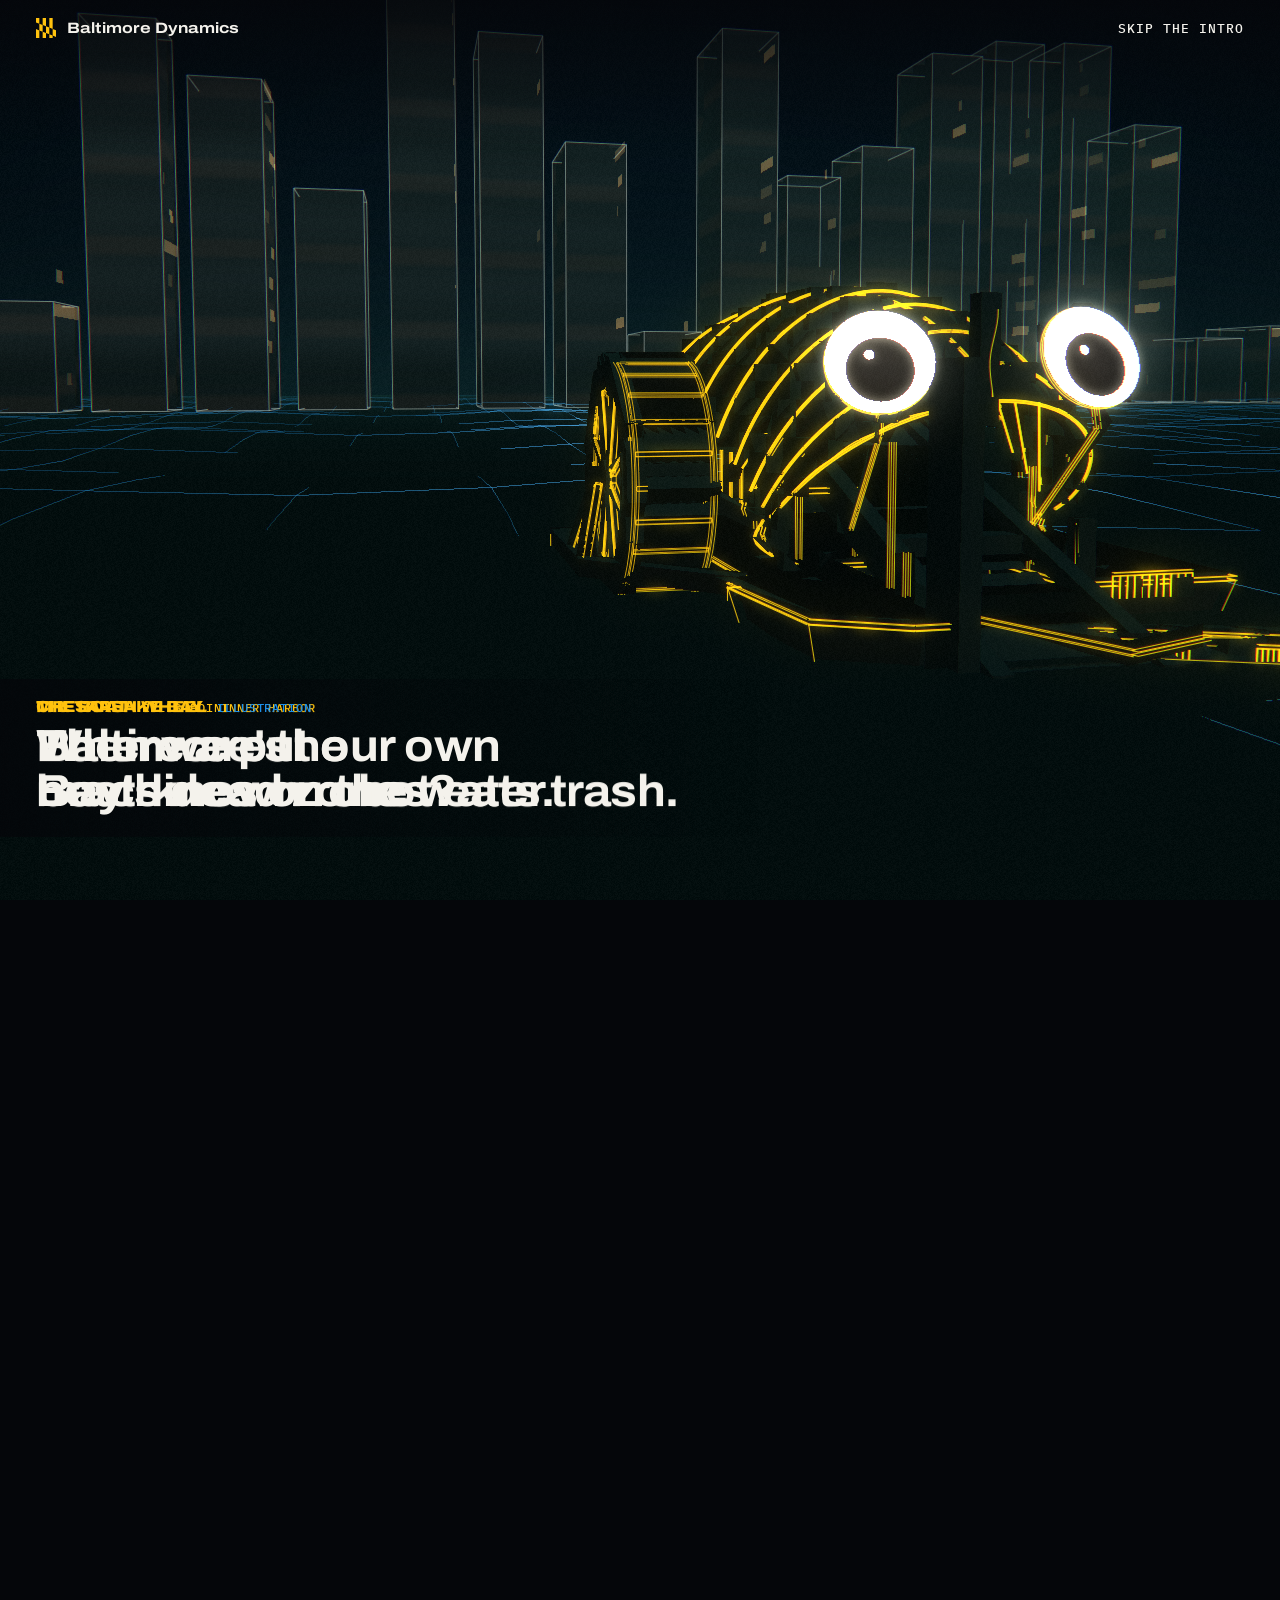
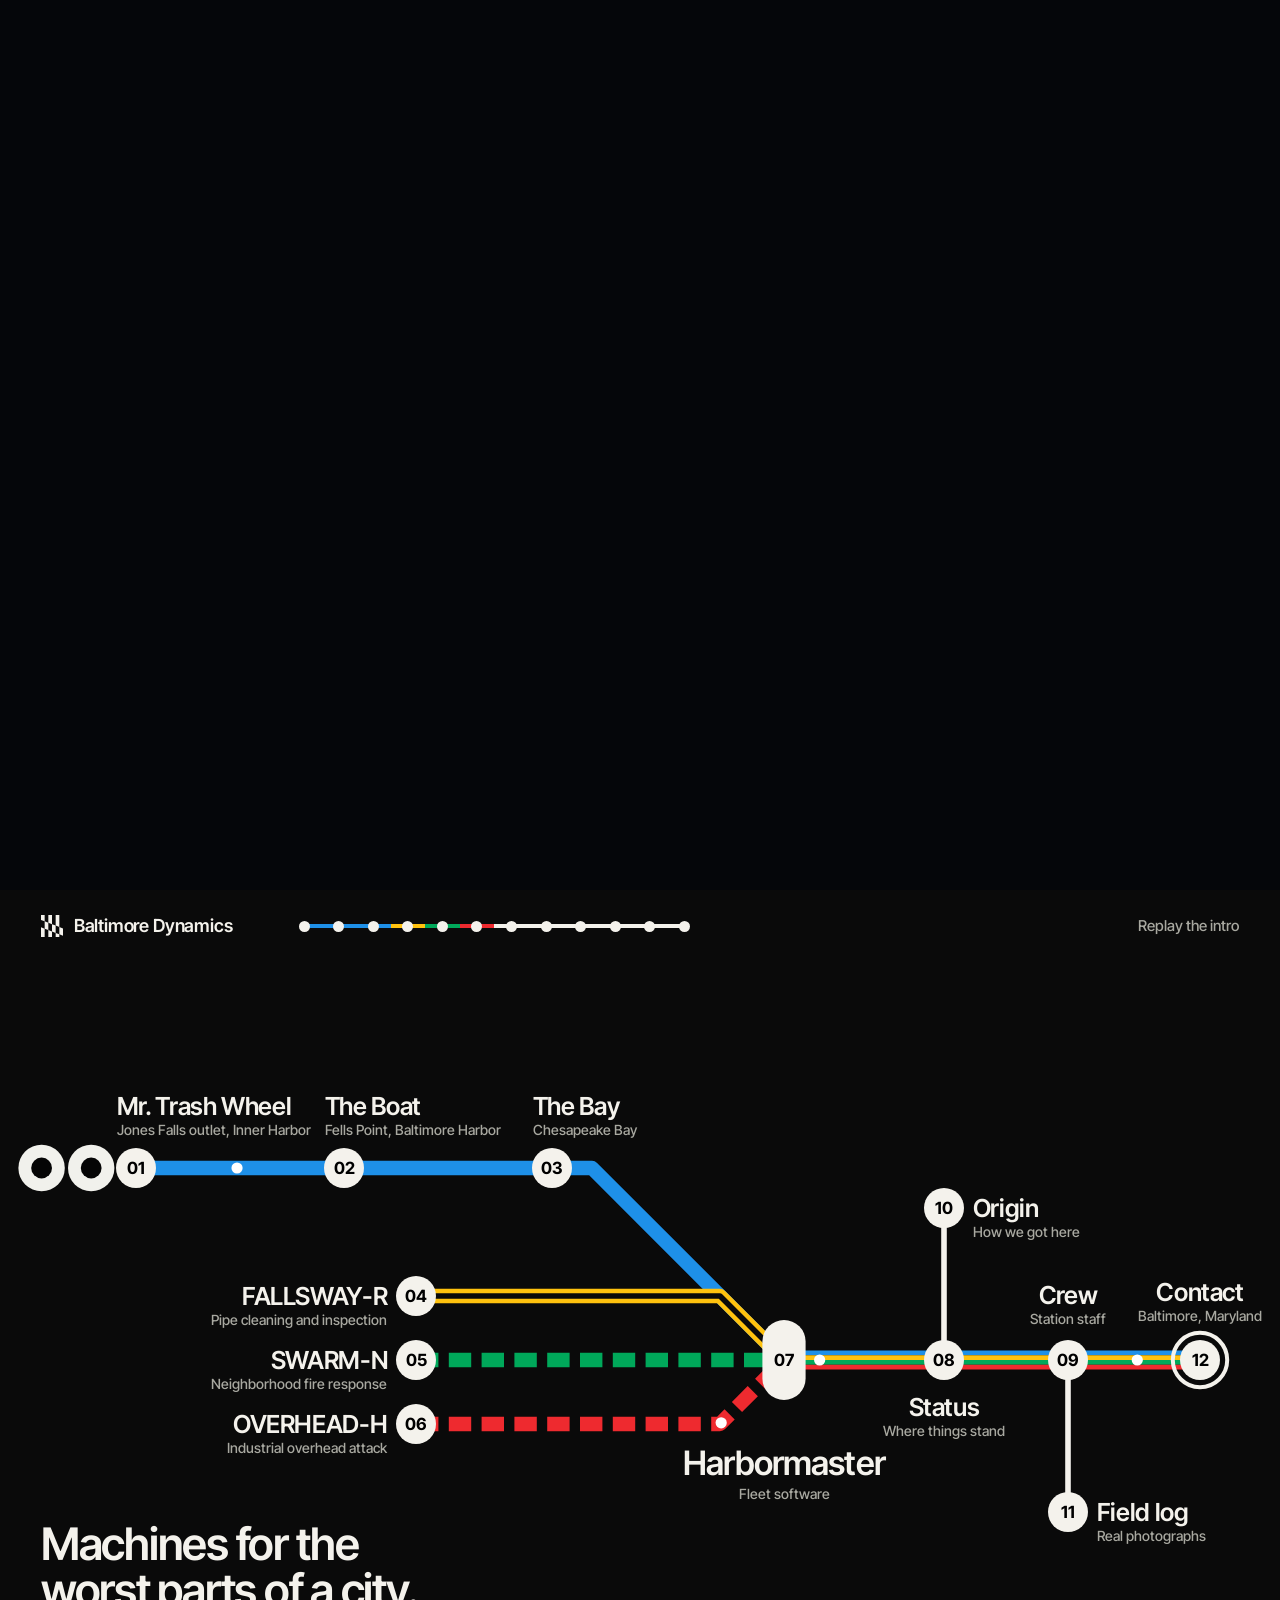
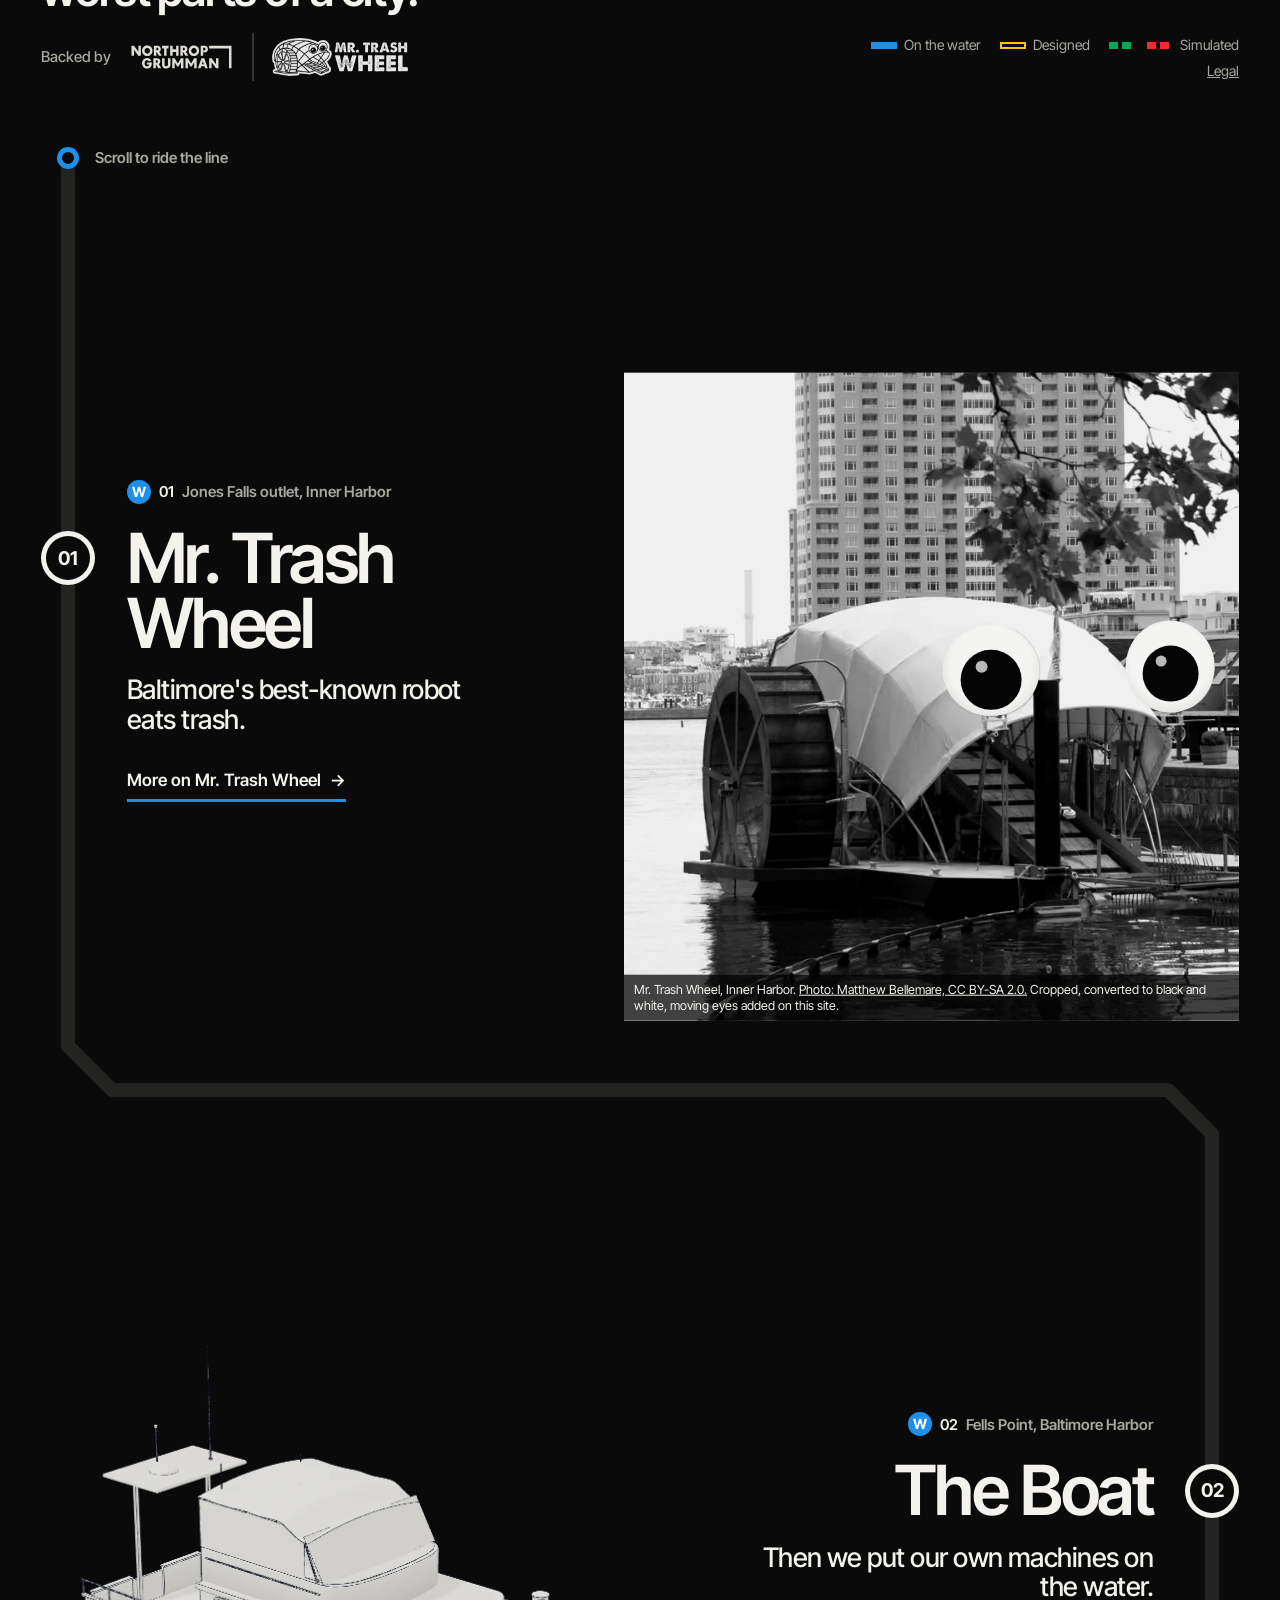
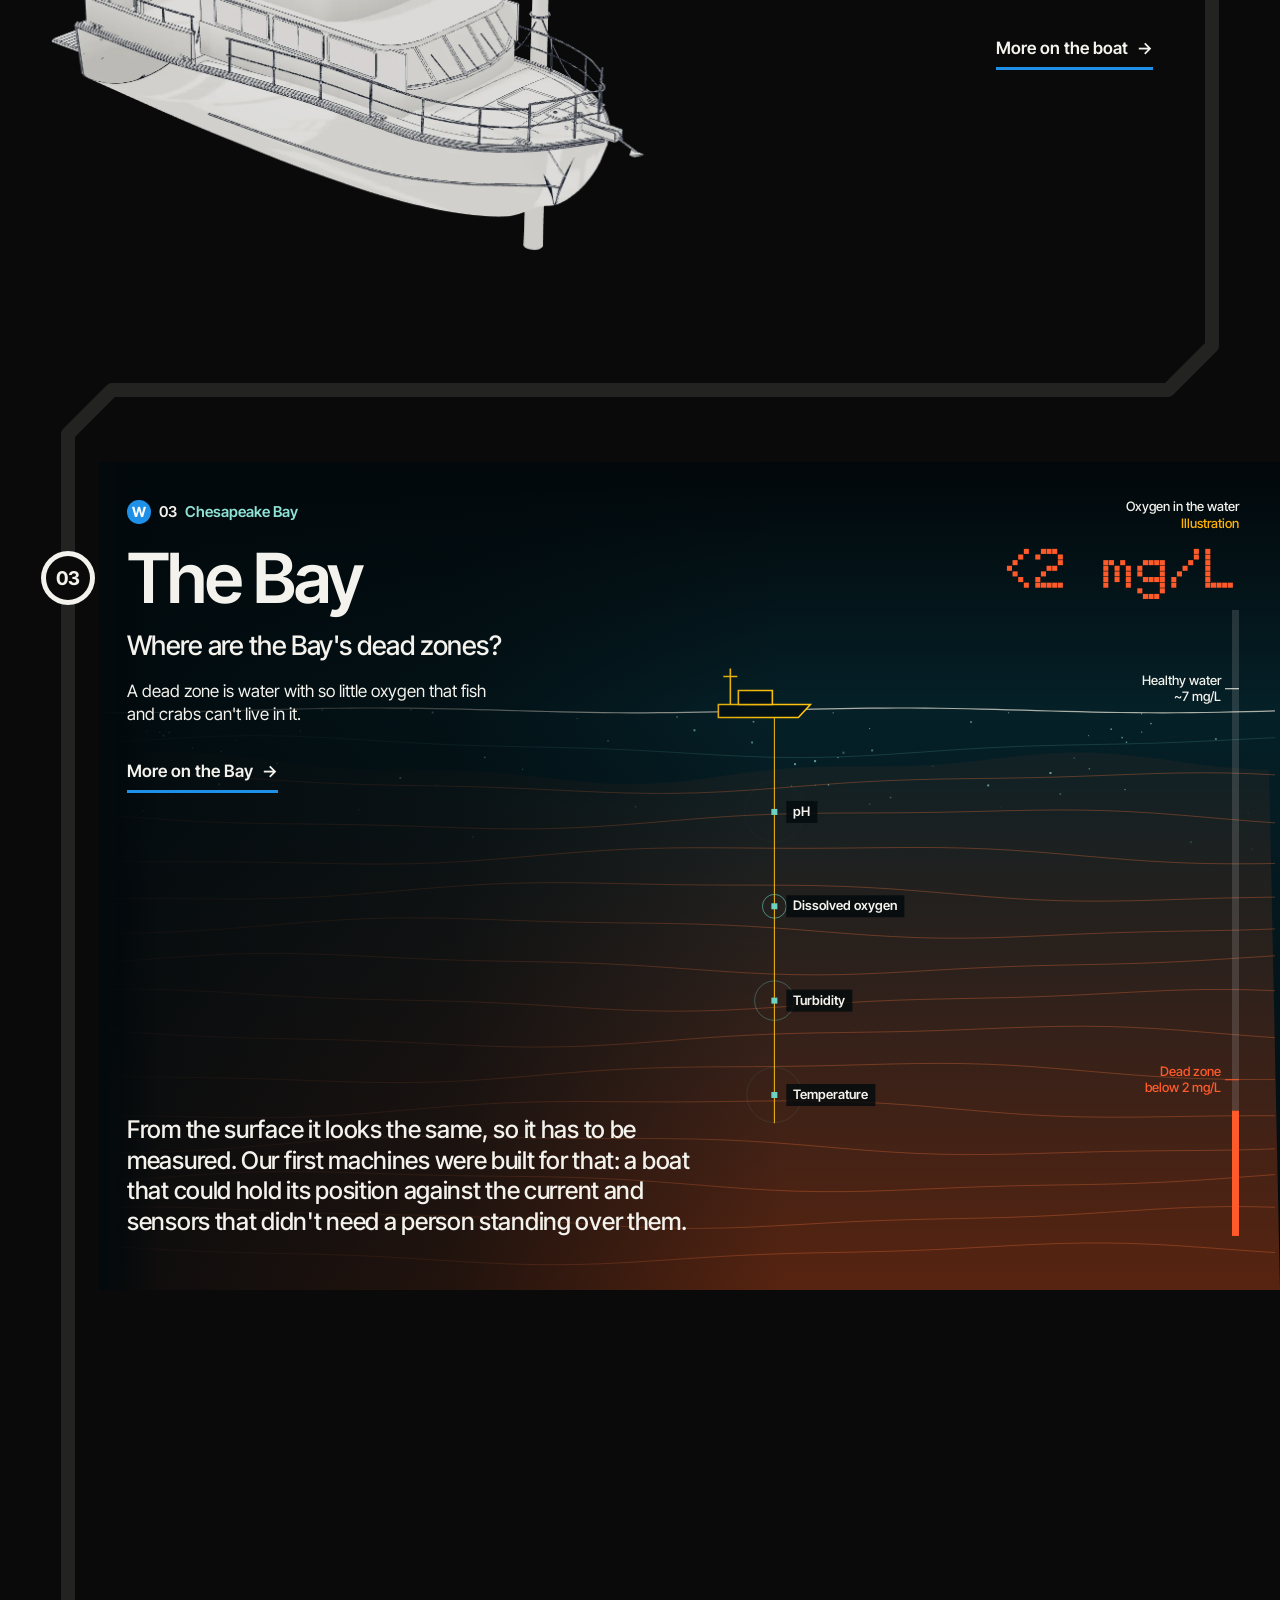
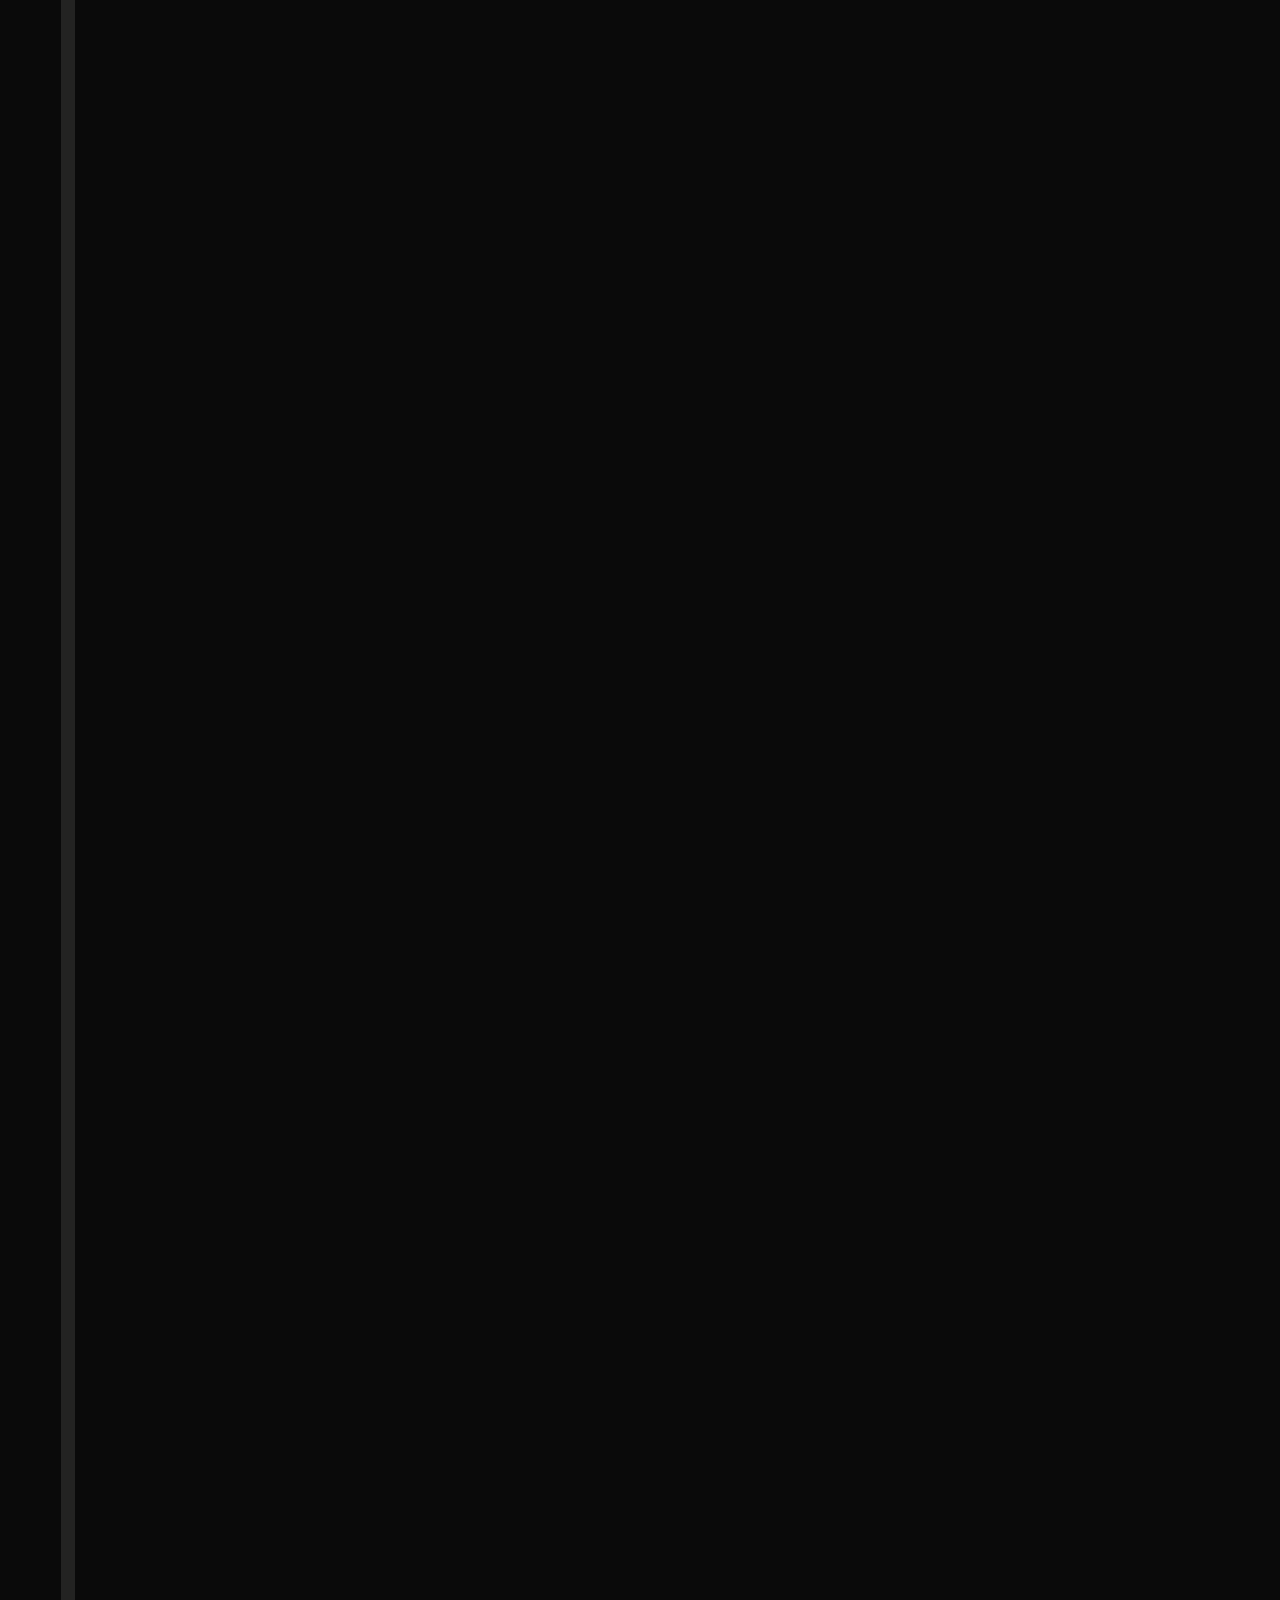
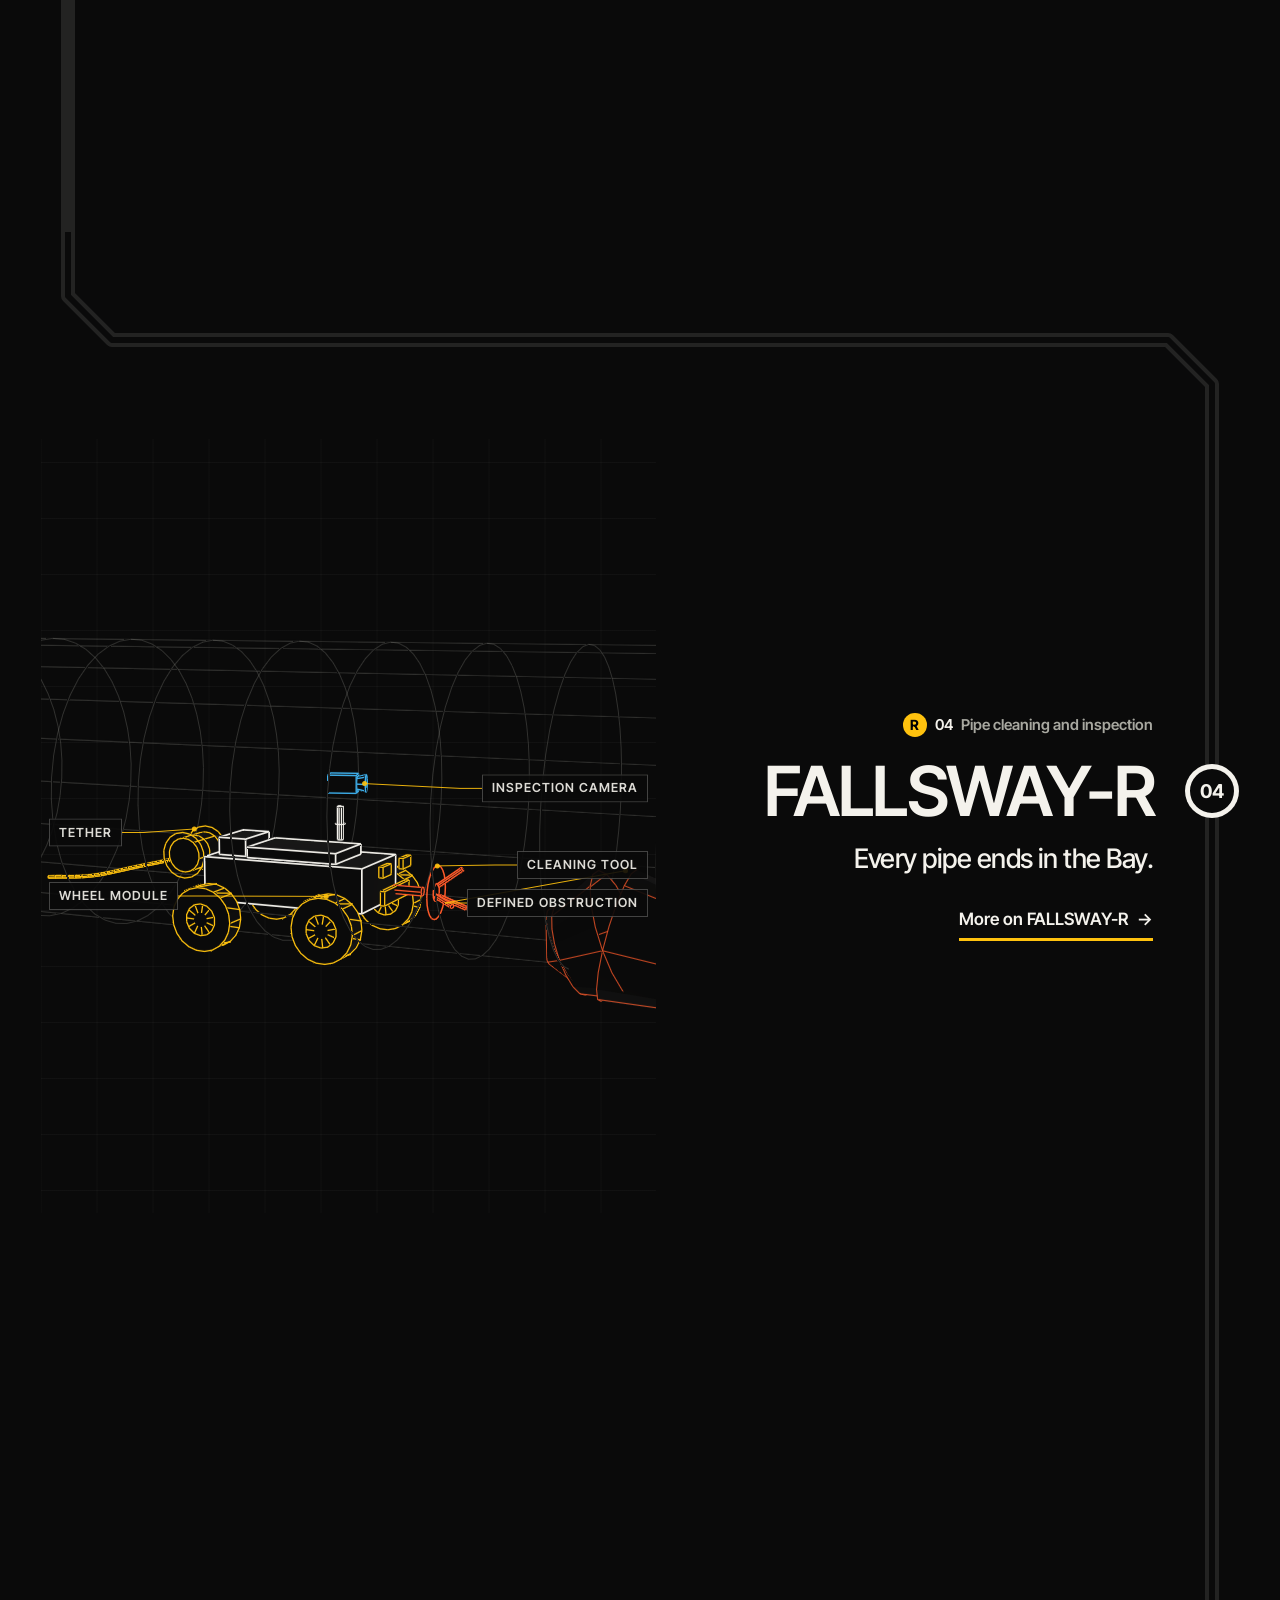
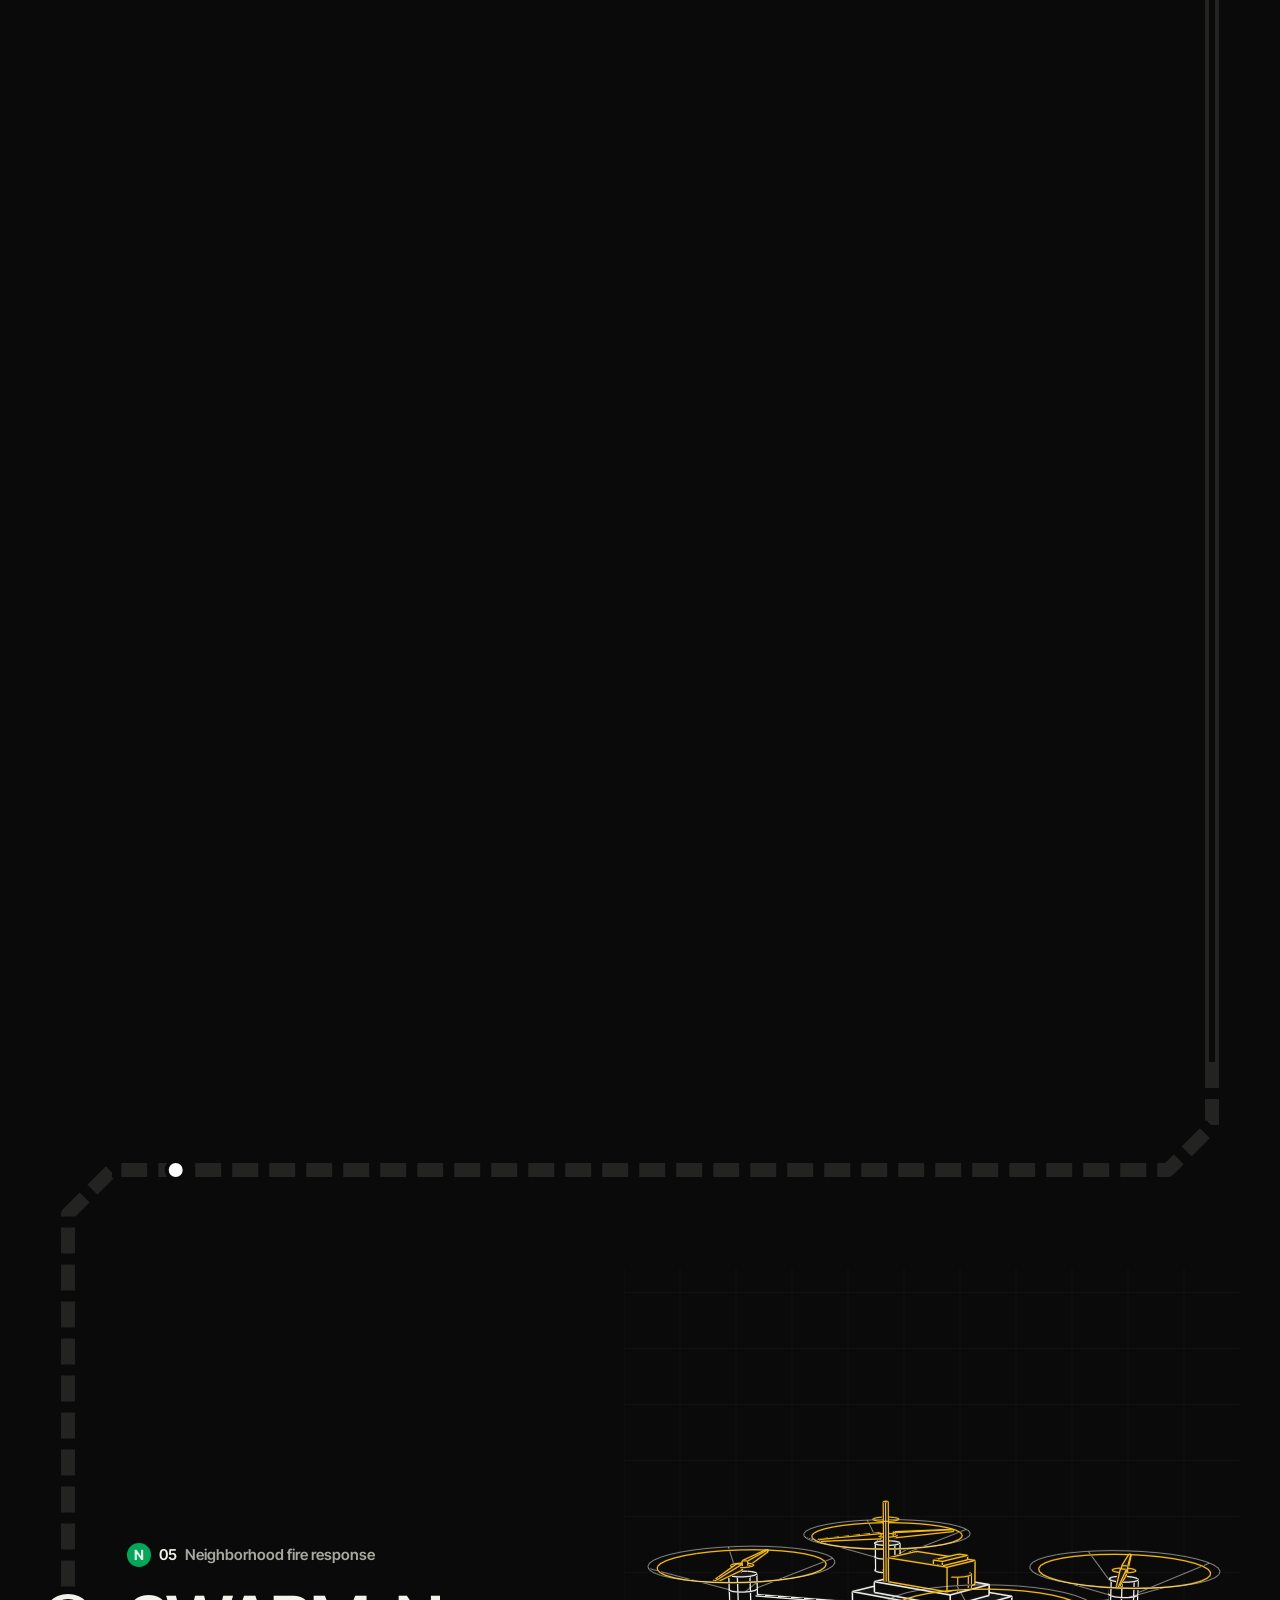
==== commit 0ca28861: "Make the site readable by search engines and without scripts Every page's text, tables and photos ar" ====
--- a/index.html
+++ b/index.html
@@ -1,9 +1,10 @@
 <!doctype html>
 <html lang="en" data-opener="o11">
 <meta charset="utf-8">
-<title>Baltimore Dynamics</title>
+<title>Baltimore Dynamics | Machines for the worst parts of a city</title>
 <meta name="viewport" content="width=device-width,initial-scale=1">
-<meta name="description" content="Machines for the worst parts of a city: pipe rovers and firefighting aircraft from Baltimore, backed by Northrop Grumman and Mr. Trash Wheel.">
+<meta name="description" content="Baltimore Dynamics is building rovers for the pipes under the street and aircraft that put water on fires. Backed by Northrop Grumman and Mr. Trash Wheel.">
+<meta name="robots" content="index,follow,max-image-preview:large">
 <link rel="canonical" href="https://baltimoredynamics.com/">
 <meta name="theme-color" content="#0a0a0a">
 <link rel="icon" href="favicon.ico" sizes="32x32">
@@ -11,8 +12,8 @@
 <link rel="apple-touch-icon" href="apple-touch-icon.png">
 <meta property="og:type" content="website">
 <meta property="og:site_name" content="Baltimore Dynamics">
-<meta property="og:title" content="Baltimore Dynamics">
-<meta property="og:description" content="Machines for the worst parts of a city: pipe rovers and firefighting aircraft from Baltimore, backed by Northrop Grumman and Mr. Trash Wheel.">
+<meta property="og:title" content="Baltimore Dynamics | Machines for the worst parts of a city">
+<meta property="og:description" content="Baltimore Dynamics is building rovers for the pipes under the street and aircraft that put water on fires. Backed by Northrop Grumman and Mr. Trash Wheel.">
 <meta property="og:url" content="https://baltimoredynamics.com/">
 <meta property="og:image" content="https://baltimoredynamics.com/og.jpg">
 <meta property="og:image:width" content="1200">
@@ -20,13 +21,13 @@
 <meta property="og:image:alt" content="The Baltimore Dynamics line map: twelve stops from Mr. Trash Wheel to Contact, with the line Machines for the worst parts of a city.">
 <meta property="og:locale" content="en_US">
 <meta name="twitter:card" content="summary_large_image">
-<meta name="twitter:title" content="Baltimore Dynamics">
-<meta name="twitter:description" content="Machines for the worst parts of a city: pipe rovers and firefighting aircraft from Baltimore, backed by Northrop Grumman and Mr. Trash Wheel.">
+<meta name="twitter:title" content="Baltimore Dynamics | Machines for the worst parts of a city">
+<meta name="twitter:description" content="Baltimore Dynamics is building rovers for the pipes under the street and aircraft that put water on fires. Backed by Northrop Grumman and Mr. Trash Wheel.">
 <meta name="twitter:image" content="https://baltimoredynamics.com/og.jpg">
 <meta name="twitter:image:alt" content="The Baltimore Dynamics line map: twelve stops from Mr. Trash Wheel to Contact, with the line Machines for the worst parts of a city.">
-<script type="application/ld+json">{"@context": "https://schema.org", "@type": "Organization", "name": "Baltimore Dynamics", "url": "https://baltimoredynamics.com/", "logo": "https://baltimoredynamics.com/apple-touch-icon.png", "description": "Machines for the worst parts of a city: pipe rovers and firefighting aircraft from Baltimore, backed by Northrop Grumman and Mr. Trash Wheel.", "address": {"@type": "PostalAddress", "addressLocality": "Baltimore", "addressRegion": "MD", "addressCountry": "US"}}</script>
+<script type="application/ld+json">{"@context": "https://schema.org", "@graph": [{"@type": "Organization", "@id": "https://baltimoredynamics.com/#org", "name": "Baltimore Dynamics", "url": "https://baltimoredynamics.com/", "logo": "https://baltimoredynamics.com/apple-touch-icon.png", "image": "https://baltimoredynamics.com/og.jpg", "description": "Baltimore Dynamics is building rovers for the pipes under the street and aircraft that put water on fires. Backed by Northrop Grumman and Mr. Trash Wheel.", "slogan": "Machines for the worst parts of a city.", "email": "support@narb.cc", "address": {"@type": "PostalAddress", "addressLocality": "Baltimore", "addressRegion": "MD", "addressCountry": "US"}, "contactPoint": {"@type": "ContactPoint", "contactType": "general enquiries", "email": "support@narb.cc"}}, {"@type": "WebSite", "@id": "https://baltimoredynamics.com/#site", "name": "Baltimore Dynamics", "url": "https://baltimoredynamics.com/", "inLanguage": "en-US", "publisher": {"@id": "https://baltimoredynamics.com/#org"}}]}</script>
 <script>window.BD_FILM=false</script>
-<script>(function(){var d=document.documentElement,h=location.hash.slice(1);d.classList.add('js');if(/[?&]qa\b/.test(location.search))d.classList.add('qa');if(window.matchMedia&&matchMedia('(prefers-reduced-motion: reduce)').matches)d.classList.add('rm');if(h&&h!=='intro'&&h!=='after-intro')d.classList.add('bdi-off');var o=(/[?&]open=(o\d\d)\b/.exec(location.search)||[])[1]||d.dataset.opener;if(o){d.dataset.op=o;document.write('<link rel="stylesheet" href="openers/'+o+'.css">'+(o==='o11'?'<link rel="preload" as="image" href="shared/img/mtw-cut.webp">':''))}})()</script>
+<script>(function(){var d=document.documentElement,h=location.hash.slice(1);d.classList.add('js');if(/[?&]qa\b/.test(location.search))d.classList.add('qa');if(window.matchMedia&&matchMedia('(prefers-reduced-motion: reduce)').matches)d.classList.add('rm');if(h&&h!=='intro'&&h!=='after-intro')d.classList.add('bdi-off');if(h==='text'||h.indexOf('t-')===0)d.classList.add('plainv');setTimeout(function(){if(!window.BD_READY)d.classList.remove('js')},10000);var o=(/[?&]open=(o\d\d)\b/.exec(location.search)||[])[1]||d.dataset.opener;if(o){d.dataset.op=o;document.write('<link rel="stylesheet" href="openers/'+o+'.css">'+(o==='o11'?'<link rel="preload" as="image" href="shared/img/mtw-cut.webp">':''))}})()</script>
 <link rel="preconnect" href="https://fonts.googleapis.com">
 <link rel="preconnect" href="https://fonts.gstatic.com" crossorigin>
 <link rel="stylesheet" media="print" onload="this.media='all'" href="https://fonts.googleapis.com/css2?family=Inter+Tight:wght@400;500;600;700&family=Doto:ROND,wght@100,900&display=swap">
@@ -37,12 +38,407 @@
 <link rel="stylesheet" href="style.css">
 
 <body data-intro-accent="#ffc20e" data-intro-accent2="#ee2a2f" data-intro-water="#1e90e8" data-intro-line="#f4f2ec" data-intro-bg="#05060a">
-<noscript><div style="max-width:36em;margin:14vh auto;padding:24px;font:400 18px/1.5 Helvetica,Arial,sans-serif;color:#f4f2ec"><h1 style="margin:0 0 .6em;font-size:34px;line-height:1.1">Baltimore Dynamics</h1><p>We started on the water, running autonomous hulls in Baltimore Harbor and partnering with Mr. Trash Wheel to help give them their radar and sensors. Now we're building rovers for the pipes under the street and aircraft that put water on fires.</p><p>Backed by <a style="color:inherit" href="https://www.northropgrumman.com/">Northrop Grumman</a> and <a style="color:inherit" href="https://www.mrtrashwheel.com/">Mr. Trash Wheel</a>.</p><p style="color:#a8a8a0">The map, drawings and simulations on this site need JavaScript. Turn it on to see them.</p></div></noscript>
+<a class="skip" href="#text">Read this site as one plain page</a>
 <section id="top" class="bdi" aria-label="Animated introduction"></section>
 <div class="app" id="app">
   <header class="hd" id="hd"></header>
   <main id="view" tabindex="-1"></main>
 </div>
+<!--text-->
+<article class="static" id="text" aria-labelledby="t-h" tabindex="-1">
+<p class="t-top"><a class="t-live" href="#map">Open the animated site</a></p>
+<h1 id="t-h">Baltimore Dynamics</h1>
+<p class="t-tag">Machines for the worst parts of a city.</p>
+<p>We started on the water, running autonomous hulls in Baltimore Harbor and partnering with Mr. Trash Wheel to help give them their radar and sensors. Now we're building rovers for the pipes under the street and aircraft that put water on fires.</p>
+<p>Backed by <a href="https://www.northropgrumman.com/" rel="noopener">Northrop Grumman</a> and <a href="https://www.mrtrashwheel.com/" rel="noopener">Mr. Trash Wheel</a>.</p>
+<noscript><p class="t-note">The map, drawings and simulations on this site need JavaScript. Everything else is on this page.</p></noscript>
+<nav aria-label="On this page"><ol><li><a href="#t-wheel">Mr. Trash Wheel</a></li><li><a href="#t-boat">The Boat</a></li><li><a href="#t-bay">The Bay</a></li><li><a href="#t-rover">FALLSWAY-R</a></li><li><a href="#t-swarm">SWARM-N</a></li><li><a href="#t-overhead">OVERHEAD-H</a></li><li><a href="#t-harbormaster">Harbormaster</a></li><li><a href="#t-status">Status</a></li><li><a href="#t-crew">Crew</a></li><li><a href="#t-origin">Origin</a></li><li><a href="#t-log">Field log</a></li><li><a href="#t-contact">Contact</a></li></ol></nav>
+<section id="t-wheel">
+<h2>Mr. Trash Wheel</h2>
+<p>01 · Jones Falls outlet, Inner Harbor</p>
+<p>Baltimore's best-known robot eats trash.</p>
+<p>Mr. Trash Wheel works the mouth of the Jones Falls and set the bar for what a machine can mean to this city. We're partnering with Mr. Trash Wheel to help give them their radar and sensors.</p>
+<p>Mr. Trash Wheel backs our work. <a href="https://www.mrtrashwheel.com/" rel="noopener">mrtrashwheel.com</a></p>
+<figure><img src="shared/img/mtw.webp" alt="Mr. Trash Wheel, a water wheel trash interceptor with large googly eyes, at the Baltimore Inner Harbor" width="1600" height="1066" loading="lazy" decoding="async"> <figcaption>Mr. Trash Wheel, Inner Harbor. <a href="https://commons.wikimedia.org/wiki/File:Mr._Trash_Wheel_(27582099121).jpg" rel="noopener">Photo: Matthew Bellemare, CC BY-SA 2.0.</a> Cropped, converted to black and white, moving eyes added on this site.</figcaption></figure>
+<h3>The river does the work.</h3>
+<ol>
+<li>Floating booms steer what comes down the Jones Falls toward the wheel.</li>
+<li>The river's current turns a 14-foot water wheel. When the current is slow, solar panels run pumps that keep it turning.</li>
+<li>The wheel drives a rake and a conveyor that lift trash out of the water.</li>
+<li>The trash drops into a dumpster on its own barge, which is towed away when it is full.</li>
+</ol>
+<p>Source: <a href="https://www.mrtrashwheel.com/how-it-works" rel="noopener">mrtrashwheel.com</a></p>
+<figure><img src="shared/cut/trashWheel-3q-linework.webp" alt="Line drawing of Mr. Trash Wheel from the front quarter" width="1329" height="969" loading="lazy" decoding="async"> <figcaption>Illustration</figcaption></figure>
+<h3>On the water since 2014.</h3>
+<ul>
+<li><b>Installed</b> May 2014, at the mouth of the Jones Falls</li>
+<li><b>Invented by</b> John Kellett</li>
+<li><b>Commissioned by</b> Waterfront Partnership of Baltimore</li>
+<li><b>Operated by</b> Clearwater Mills</li>
+</ul>
+<p>We're partnering with Mr. Trash Wheel to help give them their radar and sensors. We did not build the wheel and we do not run it. Source: <a href="https://www.mrtrashwheel.com/how-it-works" rel="noopener">mrtrashwheel.com</a></p>
+<figure><img src="shared/cut/trashWheel-front-linework.webp" alt="Line drawing of Mr. Trash Wheel from the front" width="891" height="1027" loading="lazy" decoding="async"> <figcaption>Illustration</figcaption></figure>
+</section>
+<section id="t-boat">
+<h2>The Boat</h2>
+<p>02 · Fells Point, Baltimore Harbor</p>
+<p>Then we put our own machines on the water.</p>
+<p>Sophia Roberts-Weigert led the boat work. Mike Kardas ran the lab and put it on the water, on a boat that became our floating workshop. We rebuilt drones on the deck and ran autonomous hulls in Baltimore Harbor.</p>
+<figure><img src="shared/cut/yacht-3q-linework.webp" alt="Rendering of the boat that became the floating workshop" width="1239" height="1063" loading="lazy" decoding="async"></figure>
+<h3>What we put on the water.</h3>
+<ul>
+<li><b>AESV test hull</b> Autonomous Environmental Survey Vessel. Test days in Baltimore Harbor, July 2024.</li>
+<li><b>The boat</b> Our floating workshop.</li>
+<li><b>Solar water station</b> Pier-mounted monitoring of pH, dissolved oxygen, turbidity and temperature. August 2025.</li>
+</ul>
+<figure><img src="shared/cut/zodiac-3q-linework.webp" alt="Rendering of the AESV inflatable test hull" width="1329" height="869" loading="lazy" decoding="async"></figure>
+<h3>Autonomous Environmental Survey Vessel.</h3>
+<ul>
+<li>CubePilot autopilot running ArduPilot</li>
+<li>Raspberry Pi 5 mission computer</li>
+<li>Slamtec lidar</li>
+<li>Three cameras</li>
+<li>100 W solar panel</li>
+<li>pH, dissolved oxygen, turbidity and temperature sensors</li>
+</ul>
+<p>Designed From the October 2023 system design.</p>
+<figure><img src="shared/img/aesv.webp" alt="The AESV inflatable test hull on Baltimore Harbor with brick waterfront buildings behind it" width="1200" height="1706" loading="lazy" decoding="async"> <figcaption>AESV test hull, Baltimore Harbor, July 2024.</figcaption></figure>
+<h3>The work, in order.</h3>
+<ul>
+<li><b>Drones over the Bay</b> July 2022. Aerial collection runs for Chesapeake water sampling.</li>
+<li><b>Algae sampling</b> May–June 2023. Field samples and imagery from algae blooms in Bay waters.</li>
+<li><b>AESV system design</b> October 2023. Architecture for the Autonomous Environmental Survey Vessel: stationkeeping, dead-zone mapping and truth data for satellite sensors.</li>
+<li><b>AESV on the harbor</b> July 2024. Test days for the autonomous hull in Baltimore Harbor.</li>
+<li><b>Coast Guard demo</b> March 2025. The boat system demonstrated for the U.S. Coast Guard.</li>
+</ul>
+<figure><img src="shared/img/dinghy.jpg" alt="Inflatable test hull on grey harbor water with city buildings behind" width="747" height="420" loading="lazy" decoding="async"> <figcaption>Test hull under way, July 2024.</figcaption></figure>
+</section>
+<section id="t-bay">
+<h2>The Bay</h2>
+<p>03 · Chesapeake Bay</p>
+<p>Where are the Bay's dead zones?</p>
+<p>A dead zone is water with so little oxygen that fish and crabs can't live in it. Fertilizer washes into the Bay and feeds algae. When the algae die, bacteria use up the oxygen. Our first machines were built to find those places before they spread.</p>
+<p>The low-oxygen overlay is illustrative and does not show measured data.</p>
+<figure><figcaption>Illustration</figcaption></figure>
+<h3>What a dead zone is.</h3>
+<p>A dead zone is water with so little oxygen that fish and crabs can't live in it.</p>
+<p>How one forms</p>
+<ol>
+<li>Rain washes fertilizer and street runoff into the Bay.</li>
+<li>The fertilizer feeds algae, and the algae bloom.</li>
+<li>The algae die. Bacteria break them down and use up the oxygen in the water.</li>
+<li>With too little oxygen, fish and crabs leave or die. That water is a dead zone.</li>
+</ol>
+<p>From the surface a dead zone looks like any other water. The only way to find one is to measure the oxygen.</p>
+<figure>
+<p><b>Dead zone</b> below 2 mg/L</p>
+<p><b>Healthy water</b> about 7 mg/L</p>
+<figcaption>Oxygen dissolved in the water, in milligrams per litre.</figcaption>
+</figure>
+<dl>
+<dt>~7 mg/L</dt>
+<dd>oxygen in healthy water</dd>
+<dt>&lt;2 mg/L</dt>
+<dd>a dead zone: too little oxygen for fish</dd>
+<dt>4 sensors</dt>
+<dd>acidity (pH), oxygen, cloudiness and temperature</dd>
+</dl>
+<h3>What we built to find them.</h3>
+<p>A boat that could hold its position against the current, sensors that didn't need a person standing over them, and a record that scientists could check.</p>
+<ul>
+<li><b>AESV system design</b> October 2023. Architecture for the Autonomous Environmental Survey Vessel: stationkeeping, dead-zone mapping and truth data for satellite sensors.</li>
+<li><b>Solar water station</b> August 2025. Pier-mounted monitoring of pH, dissolved oxygen, turbidity and temperature.</li>
+</ul>
+<figure><img src="shared/cut/pierStation-3q-linework.webp" alt="Rendering of the solar water station on a pier" width="981" height="1591" loading="lazy" decoding="async"></figure>
+<h3>From the field.</h3>
+<ul>
+<li><b>Algae sampling</b> May–June 2023. Field samples and imagery from algae blooms in Bay waters.</li>
+</ul>
+<p><a href="#t-log">Open the field log</a></p>
+<figure><img src="shared/img/jar.webp" alt="A clear jar of green aquatic plants and Bay water held up to the light" width="1100" height="1754" loading="lazy" decoding="async"> <figcaption>Bay sample, August 2024.</figcaption></figure>
+<figure><img src="shared/img/sensor.webp" alt="A water sensor rig on a stand in a boat cabin" width="1600" height="2126" loading="lazy" decoding="async"> <figcaption>Sensor rig, August 2024.</figcaption></figure>
+</section>
+<section id="t-rover">
+<h2>FALLSWAY-R</h2>
+<p>04 · Pipe cleaning and inspection · Designed</p>
+<p>Every pipe ends in the Bay.</p>
+<p>So we followed them back. FALLSWAY-R is a tethered crawler for the pipes under the city. We're designing it to clear a defined blockage, film the wall it just cleaned and hand the utility a record of the job.</p>
+<p>Machine shown as a design. No physical trial yet.</p>
+<figure><img src="shared/cut/rover-3q-linework.webp" alt="Rendering of FALLSWAY-R on its tether" width="1127" height="435" loading="lazy" decoding="async"></figure>
+<h3>How it works.</h3>
+<ol>
+<li>Lowered through a manhole on its tether.</li>
+<li>Works the defined obstruction.</li>
+<li>Logs the wall, marking every target readable or not.</li>
+</ol>
+<figure><img src="shared/cut/rover-side-linework.webp" alt="Side view rendering of FALLSWAY-R paying out its tether from the reel" width="1463" height="233" loading="lazy" decoding="async"></figure>
+<h3>The numbers so far.</h3>
+<table>
+<tbody>
+<tr><th>Assembly</th> <td>233 solids with wheel modules</td> <td>Designed</td></tr>
+<tr><th>Reference traction</th> <td>23.68 N friction limit at 13.5 kg</td> <td>Calculated</td></tr>
+<tr><th>Cost per accepted job</th> <td>25% lower than today's crews</td> <td>Target</td></tr>
+</tbody>
+</table>
+<p>Engineering note</p>
+<p>A cleaning nozzle can't simply be bolted on. At 13.5 kg the crawler has 23.68 N of traction available and 22.03 N of resistance before any tool load, so the next design gives the cleaning tool its own load path. The inspection tool checks 80 wall targets and never counts missing footage as a clean pipe.</p>
+<figure><img src="shared/cut/rover-exploded-linework.webp" alt="Exploded rendering of FALLSWAY-R" width="1329" height="561" loading="lazy" decoding="async"></figure>
+<h3>Still to prove.</h3>
+<p>Sealed harness, independent power cutoff, rated recovery hardware, tool restraint and trials on a real customer job.</p>
+<table>
+<caption>Where it stands today</caption>
+<tbody>
+<tr><th>Rover mechanical design</th> <td>Full assembly with wheel modules and retention hardware</td> <td>Designed</td></tr>
+<tr><th>Pipe cleaning trials</th> <td>No physical trial yet</td> <td>Next</td></tr>
+<tr><th>Head-to-head against incumbents</th> <td>Planned once physical trials exist</td> <td>Next</td></tr>
+</tbody>
+</table>
+<p><a href="#t-status">See the full status board</a></p>
+</section>
+<section id="t-swarm">
+<h2>SWARM-N</h2>
+<p>05 · Neighborhood fire response · Simulated</p>
+<p>First water on the block.</p>
+<p>A supervised swarm of small aircraft for exterior fires near homes. Each one carries a small tank, delivers it and cycles through a refill station while the next takes its place.</p>
+<p>Simulated scene. No aircraft has flown this payload.</p>
+<figure><img src="shared/cut/swarm-3q-linework.webp" alt="Rendering of a SWARM-N aircraft" width="1749" height="817" loading="lazy" decoding="async"></figure>
+<h3>How it works.</h3>
+<ol>
+<li>An operator assigns aircraft to a zone.</li>
+<li>Each aircraft delivers its tank on the hotspot.</li>
+<li>Empties refill while full aircraft take over.</li>
+</ol>
+<figure><img src="shared/cut/swarm-top-linework.webp" alt="Top view rendering of a SWARM-N aircraft" width="1755" height="1589" loading="lazy" decoding="async"></figure>
+<h3>The numbers so far.</h3>
+<table>
+<tbody>
+<tr><th>Sizing example</th> <td>2 L at 10 L/min, 12 s of flow</td> <td>Calculated</td></tr>
+<tr><th>Fleet example</th> <td>6 aircraft, 2 stations: 32 L in 10 min</td> <td>Simulated</td></tr>
+<tr><th>Control</th> <td>Human supervisor on every sortie</td> <td>Design rule</td></tr>
+</tbody>
+</table>
+<p>Engineering note</p>
+<p>Two liters plus delivery hardware is a 2.4 kg payload, and it's gone in 12 seconds at 10 L/min. That already rules out hobby-class airframes. Fleet size isn't the limit either: in our model, six aircraft deliver 22 L with one refill station and 32 L with two.</p>
+<figure><img src="shared/cut/swarm-exploded-linework.webp" alt="Exploded rendering of a SWARM-N aircraft" width="1815" height="1167" loading="lazy" decoding="async"></figure>
+<h3>Still to prove.</h3>
+<p>Useful water quantity, aircraft sizing, response cycle, flight envelope and real fire-control results. Outdoor operation under FAA Part 107 also needs waivers for one pilot flying several aircraft and for flight beyond line of sight.</p>
+<table>
+<caption>Where it stands today</caption>
+<tbody>
+<tr><th>Payload safety logic</th> <td>56 native assertions, checked for memory errors</td> <td>Software tested</td></tr>
+<tr><th>Aircraft flight with water</th> <td>No aircraft has flown this payload</td> <td>Next</td></tr>
+<tr><th>Head-to-head against incumbents</th> <td>Planned once physical trials exist</td> <td>Next</td></tr>
+</tbody>
+</table>
+<p><a href="#t-status">See the full status board</a></p>
+</section>
+<section id="t-overhead">
+<h2>OVERHEAD-H</h2>
+<p>06 · Industrial overhead attack · Simulated</p>
+<p>A nozzle where no ladder reaches.</p>
+<p>For tank farms, rail yards and high-bay plants. The pump and the water stay on the ground. A heavy aircraft holds the hose at working height and aims it.</p>
+<p>Simulated scene. No aircraft has flown this payload.</p>
+<figure><img src="shared/cut/overhead-3q-linework.webp" alt="Rendering of OVERHEAD-H holding a hose" width="813" height="1233" loading="lazy" decoding="async"></figure>
+<h3>How it works.</h3>
+<ol>
+<li>Pump and hose stage on the ground.</li>
+<li>The aircraft lifts the nozzle to working height.</li>
+<li>Stopping the water stays separate from stopping flight.</li>
+</ol>
+<figure><img src="shared/cut/overhead-side-linework.webp" alt="Side view rendering of OVERHEAD-H with its hose" width="795" height="1451" loading="lazy" decoding="async"></figure>
+<h3>The numbers so far.</h3>
+<table>
+<tbody>
+<tr><th>15 m working height</th> <td>40 L/min, 4.71 bar, 523 W pump shaft</td> <td>Calculated</td></tr>
+<tr><th>100 m working height</th> <td>100 L/min, 20.64 bar, 5.73 kW</td> <td>Calculated</td></tr>
+<tr><th>3 N side load</th> <td>11.6° peak tilt, 6-DOF model</td> <td>Simulated</td></tr>
+</tbody>
+</table>
+<p>Engineering note</p>
+<p>Thrust isn't the hard part. A side force applied below the body is. In six-degree-of-freedom simulation, a 3 N side load tips the aircraft 11.6°. At 8 N it reaches 29.2° and fails our 25° screen. Exterior work and indoor high-bay work are separate programs with separate problems.</p>
+<figure><img src="shared/cut/overhead-exploded-linework.webp" alt="Exploded rendering of OVERHEAD-H" width="817" height="1401" loading="lazy" decoding="async"></figure>
+<h3>Still to prove.</h3>
+<p>Real hose forces and moments, restraint and release behavior, host-aircraft compatibility and thermal limits.</p>
+<table>
+<caption>Where it stands today</caption>
+<tbody>
+<tr><th>Flight dynamics</th> <td>Six-degree-of-freedom model, 24-case parameter sweep</td> <td>Simulated</td></tr>
+<tr><th>Payload safety logic</th> <td>56 native assertions, checked for memory errors</td> <td>Software tested</td></tr>
+<tr><th>Aircraft flight with water</th> <td>No aircraft has flown this payload</td> <td>Next</td></tr>
+<tr><th>Head-to-head against incumbents</th> <td>Planned once physical trials exist</td> <td>Next</td></tr>
+</tbody>
+</table>
+<p><a href="#t-status">See the full status board</a></p>
+</section>
+<section id="t-harbormaster">
+<h2>Harbormaster</h2>
+<p>07 · Fleet software</p>
+<p>The software that decides which machine goes where.</p>
+<p>Harbormaster is the software that decides which machine goes where. When six aircraft are working the same fire, each one needs an area to work in, a pilot and a turn to refill with water. Harbormaster gives those out, and it never gives the same one to two aircraft at once.</p>
+<p>An example</p>
+<ol>
+<li>Six aircraft are working one fire. There are three places to refill.</li>
+<li>Harbormaster gives each aircraft its turn, so two never head for the same refill station.</li>
+<li>One aircraft loses its radio link. Its place stays reserved until a person confirms it has landed.</li>
+</ol>
+<p>The name comes from the harbormaster at a port: the person who decides which ship docks where. Harbormaster is software. The demos on this page run in your browser and are not connected to any hardware.</p>
+<ul>
+<li>
+<h4>Assign</h4>
+ Every aircraft, pilot, work area and refill station can be given out only once at a time. Try to give one out twice and Harbormaster refuses. </li>
+<li>
+<h4>Hold</h4>
+ If an aircraft's radio link drops, its place stays reserved until a person confirms it's on the ground. </li>
+<li>
+<h4>Record</h4>
+ Every run is logged: pressure, the weight of water collected, forces, temperature and the time of each reading. The log is then checked for gaps and bad values. </li>
+<li>
+<h4>Separate</h4>
+ The water and the flying are controlled separately. Turning off the water never turns off the aircraft. </li>
+</ul>
+<h3>What happens when an aircraft goes quiet.</h3>
+<p>Here is that rule working. When an aircraft loses its radio link, a refill station stays reserved for it, so the rest of the fleet can't take it. The hold ends only when a person confirms the aircraft is on the ground.</p>
+<p>Try it</p>
+<ol>
+<li>Press <b>Cut an aircraft's radio link</b>.</li>
+<li>One refill station turns red. It is being kept for that aircraft, and no other aircraft is sent there.</li>
+<li>Press <b>Confirm it has landed</b> to free the station.</li>
+</ol>
+<p>What you're looking at: a practice run. Six aircraft carry water from three refill stations to a fire, then come back for more. The blue in each aircraft is the water it has left. The yellow lines are Harbormaster's radio links.</p>
+<h3>A swarm is only as fast as its refill stations.</h3>
+<p>Aircraft have to come back to refill. With too few refill stations they wait in line, and adding more aircraft stops helping. Move the sliders and watch how much water is delivered in ten minutes.</p>
+<h3>Try to turn the water on when it shouldn't be.</h3>
+<p>This is the safety logic for the water. Press the buttons in any order and try to get the water on when it shouldn't be.</p>
+<ul>
+<li>A late command can't revive expired permission.</li>
+<li>Holding the switch at startup doesn't arm it.</li>
+<li>Recovery never restarts the water on its own.</li>
+</ul>
+<p>It runs here in the browser and isn't connected to any hardware.</p>
+</section>
+<section id="t-status">
+<h2>Status</h2>
+<p>08 · Where things stand</p>
+<p>What exists today.</p>
+<p>The rest of this site shows where we're going. This table shows where we are.</p>
+<table>
+<caption>What exists today</caption>
+<thead>
+<tr><th>Item</th> <th>Detail</th> <th>Status</th></tr>
+</thead>
+<tbody>
+<tr><th>Rover mechanical design</th> <td>Full assembly with wheel modules and retention hardware</td> <td>Designed</td></tr>
+<tr><th>Drone load cassette</th> <td>Removable test cassette, 649 g calculated wet payload</td> <td>Designed</td></tr>
+<tr><th>Structural analysis</th> <td>Beam model within 0.55% of the closed-form answer</td> <td>Simulated</td></tr>
+<tr><th>Flight dynamics</th> <td>Six-degree-of-freedom model, 24-case parameter sweep</td> <td>Simulated</td></tr>
+<tr><th>Payload safety logic</th> <td>56 native assertions, checked for memory errors</td> <td>Software tested</td></tr>
+<tr><th>Aircraft flight with water</th> <td>No aircraft has flown this payload</td> <td>Next</td></tr>
+<tr><th>Pipe cleaning trials</th> <td>No physical trial yet</td> <td>Next</td></tr>
+<tr><th>Head-to-head against incumbents</th> <td>Planned once physical trials exist</td> <td>Next</td></tr>
+</tbody>
+</table>
+<h3>By the numbers.</h3>
+<p>Counted from the design files and the test suite as they stand.</p>
+<dl>
+<dt>233</dt>
+<dd>solids in the rover assembly</dd>
+<dt>19</dt>
+<dd>editable mechanical designs</dd>
+<dt>62,428</dt>
+<dd>elements in the finest fixture model</dd>
+<dt>723</dt>
+<dd>automated software tests</dd>
+</dl>
+<h3>The next three gates.</h3>
+<ol>
+<li> Gate 1 
+<h4>Measure</h4>
+ Build the physical force-reference fixture and put real numbers on hose, nozzle and traction forces. Replace every assumed value with a measured one. </li>
+<li> Gate 2 
+<h4>Integrate</h4>
+ Sealed harness, independent power cutoff, protected electrical interfaces, rated recovery hardware, and a host aircraft with measured mass and center of gravity. </li>
+<li> Gate 3 
+<h4>Prove</h4>
+ Run trials on real customer jobs and count cost per accepted job, including failed runs, recovery attempts and rework. </li>
+</ol>
+</section>
+<section id="t-crew">
+<h2>Crew</h2>
+<p>09 · Station staff</p>
+<p>The people behind the work.</p>
+<figure><img src="shared/img/yacht.jpg" alt="The team standing on the bow of a white boat at a marina" width="470" height="420" loading="lazy" decoding="async"> <figcaption>The crew and the boat.</figcaption></figure>
+<h3>Tyler Duckett</h3>
+<p>RF Engineer</p>
+<p>Five years as a Marine Corps radar technician, keeping an S-band AESA radar on the air across the Pacific. Now building the radio links our machines depend on.</p>
+<p>Tyler leads antenna and RF work on a 440 MHz balloon payload at the University of Maryland while studying electrical engineering. Every sortie and every rover run needs a link that holds. That link is Tyler's job.</p>
+<p>On the radar, the job was fault isolation across transmit and receive modules, prime power, liquid cooling and signal processing, then alignment and calibration after every site move: transmit power, receiver sensitivity and timing, back to specification.</p>
+<figure><img src="shared/img/tyler.jpg" alt="Portrait of Tyler Duckett in Marine Corps dress blues" width="720" height="912" loading="lazy" decoding="async"><img src="shared/img/duck.jpg" alt="A mallard standing on a wooden dock in Baltimore Harbor" width="700" height="934" loading="lazy" decoding="async"> <figcaption>Baltimore Harbor, June 2023. No relation.</figcaption></figure>
+<h3>Mike Kardas</h3>
+<p>Principal Investigator</p>
+<p>Systems engineering manager for more than 30 years at Northrop Grumman. Mike ran the student lab as principal investigator and put the work on the water.</p>
+<figure><img src="shared/img/mike.jpg" alt="Portrait of Mike Kardas" width="200" height="200" loading="lazy" decoding="async"></figure>
+<h3>Sophia Roberts-Weigert</h3>
+<p>Mentor, Boat</p>
+<p>Mechanical engineer with a research background in mechatronics and robotics, working across SolidWorks, MATLAB, Arduino, Python and C++. Sophia led the boat work this company grew from.</p>
+<figure><img src="shared/img/sophia.jpg" alt="Portrait of Sophia Roberts-Weigert" width="800" height="800" loading="lazy" decoding="async"></figure>
+<h3>Eyobed Beyene</h3>
+<p>Mentor, Rover</p>
+<p>Placed first in the 2022 Northrop Grumman Mission Systems Environmental Sustainability Challenge. Eyobed mentors the rover program.</p>
+<figure><img src="shared/img/eyobed.jpg" alt="Portrait of Eyobed Beyene" width="800" height="800" loading="lazy" decoding="async"></figure>
+<h3>Dominic Liriano</h3>
+<p>President</p>
+<p>First-generation college student studying Fire Protection Engineering at the University of Maryland. Raised in Maryland by a mother who became the youngest and first female captain in the DC Fire Department.</p>
+<figure><img src="shared/img/dom.jpg" alt="Portrait of Dominic Liriano" width="522" height="800" loading="lazy" decoding="async"></figure>
+</section>
+<section id="t-origin">
+<h2>Origin</h2>
+<p>10 · How we got here</p>
+<p>We learned autonomy on the Chesapeake.</p>
+<p>Baltimore Dynamics grew out of the Northrop Grumman Innovation Lab at the University of Maryland. Northrop Grumman backs the company.</p>
+<ol>
+<li><time>July 2022</time> <b>Drones over the Bay</b> Aerial collection runs for Chesapeake water sampling.</li>
+<li><time>May–June 2023</time> <b>Algae sampling</b> Field samples and imagery from algae blooms in Bay waters.</li>
+<li><time>October 2023</time> <b>AESV system design</b> Architecture for the Autonomous Environmental Survey Vessel: stationkeeping, dead-zone mapping and truth data for satellite sensors.</li>
+<li><time>July 2024</time> <b>AESV on the harbor</b> Test days for the autonomous hull in Baltimore Harbor.</li>
+<li><time>March 2025</time> <b>Coast Guard demo</b> The boat system demonstrated for the U.S. Coast Guard.</li>
+<li><time>August 2025</time> <b>Solar water station</b> Pier-mounted monitoring of pH, dissolved oxygen, turbidity and temperature.</li>
+<li><time>2026</time> <b>Fire and pipe programs</b> SWARM-N, OVERHEAD-H and the pipe rover move into digital design and simulation.</li>
+<li><time>November 2026</time> <b>Baltimore Dynamics</b> March Onwards becomes a company with one job: machines for the worst parts of a city.</li>
+</ol>
+<h3>The story.</h3>
+<p>Baltimore Dynamics grew out of the Northrop Grumman Innovation Lab at the University of Maryland, a student lab with one standing question: where are the Bay's dead zones, and can a machine find them first?</p>
+<p>Sophia Roberts-Weigert led the boat work. Mike Kardas ran the lab and put it on the water, on a boat that became our floating workshop. We rebuilt drones on the deck and ran autonomous hulls in Baltimore Harbor. Now we're partnering with Mr. Trash Wheel to help give them their radar and sensors.</p>
+<p>Fires and failing pipes look nothing like a dead zone. The job underneath is the same: send a machine somewhere bad for people, bring it back and prove what it did.</p>
+<figure><img src="shared/img/flagwall.jpg" alt="The lab workspace with a black, gold, red and white Maryland flag painted across the wall" width="560" height="420" loading="lazy" decoding="async"> <figcaption>The lab.</figcaption></figure>
+</section>
+<section id="t-log">
+<h2>Field log</h2>
+<p>11 · Real photographs</p>
+<p>The work so far.</p>
+<p>Real photographs from the boat, the Bay and the lab.</p>
+<figure><img src="shared/img/dinghy.jpg" alt="Inflatable test hull on grey harbor water with city buildings behind" width="747" height="420" loading="lazy" decoding="async"> <figcaption>Test hull under way, July 2024.</figcaption></figure>
+<figure><img src="shared/img/yacht.jpg" alt="The team standing on the bow of a white boat at a marina" width="470" height="420" loading="lazy" decoding="async"> <figcaption>The crew and the boat.</figcaption></figure>
+<figure><img src="shared/img/jar.webp" alt="A clear jar of green aquatic plants and Bay water held up to the light" width="1100" height="1754" loading="lazy" decoding="async"> <figcaption>Bay sample, August 2024.</figcaption></figure>
+<figure><img src="shared/img/bench.webp" alt="An engineer working at a monitor beside electronics and red tubing in a boat cabin" width="1600" height="1204" loading="lazy" decoding="async"> <figcaption>Cabin bench, November 2024.</figcaption></figure>
+<figure><img src="shared/img/sensor.webp" alt="A water sensor rig on a stand in a boat cabin" width="1600" height="2126" loading="lazy" decoding="async"> <figcaption>Sensor rig, August 2024.</figcaption></figure>
+<figure><img src="shared/img/flagwall.jpg" alt="The lab workspace with a black, gold, red and white Maryland flag painted across the wall" width="560" height="420" loading="lazy" decoding="async"> <figcaption>The lab.</figcaption></figure>
+<figure><img src="shared/img/nightdesk.jpg" alt="Two people working at a wall of monitors at night with harbor lights in the window" width="560" height="420" loading="lazy" decoding="async"> <figcaption>Night shift, harbor view.</figcaption></figure>
+</section>
+<section id="t-contact">
+<h2>Contact</h2>
+<p>12 · Baltimore, Maryland</p>
+<p>Build it with us.</p>
+<p>We want to hear from investors, fire departments, utilities and engineers who'd rather work on hard machines.</p>
+<p>Email us <a href="mailto:support@narb.cc">support@narb.cc</a></p>
+<p>Backed by</p>
+ <a href="https://www.northropgrumman.com/" rel="noopener"><img src="shared/logos/northrop-grumman.svg" alt="Northrop Grumman" width="1010" height="231" loading="lazy" decoding="async"></a>  <a href="https://www.mrtrashwheel.com/" rel="noopener"><img src="shared/logos/mr-trash-wheel.webp" alt="Mr. Trash Wheel" width="440" height="120" loading="lazy" decoding="async"></a> 
+<p>Baltimore Dynamics systems are in development and have not been flight-tested or field-tested. Machines on this site are shown as drawings and simulations and do not depict existing hardware. Baltimore Dynamics is backed by Northrop Grumman and Mr. Trash Wheel. Other organizations named on this site describe past work and do not imply endorsement. Military service is listed as biography and does not imply endorsement by the U.S. Marine Corps or Department of Defense. This site is not an offer to sell securities. © 2026 Baltimore Dynamics.</p>
+<p>Photograph of Mr. Trash Wheel: <a href="https://commons.wikimedia.org/wiki/File:Mr._Trash_Wheel_(27582099121).jpg" rel="noopener">Matthew Bellemare, CC BY-SA 2.0</a>, cropped and cut out on the first screen, cropped and converted to black and white elsewhere. Map data © OpenStreetMap contributors. Depth data: NOAA ETOPO 2022.</p>
+<p>Transit map styling is a format only. This company operates no transit service and uses no agency's marks.</p>
+</section>
+<p class="t-end"><a href="#text">Back to the top</a> <a class="t-live" href="#map">Open the animated site</a></p>
+</article>
+<!--/text-->
 <script src="shared/content.js" defer></script>
 <script src="shared/widgets.js" defer></script>
 <script src="shared/intro.js" defer></script>
--- a/shared/intro.css
+++ b/shared/intro.css
@@ -132,6 +132,7 @@
 html.bdi-static .bdi .bdi-alt,html.bdi-static .bdi .bdi-co-layer{display:none}
 html.bdi-static .bdi .bdi-plates{position:relative;inset:auto;padding:0 var(--m);display:grid;gap:16px;pointer-events:auto}
 html.bdi-static .bdi .bdi-plate{position:relative;left:auto;right:auto;bottom:auto;width:auto;max-width:640px;visibility:visible;clip-path:none!important;transform:none!important;opacity:1!important}
+@media (min-width:900px){html.bdi-static .bdi .bdi-plates{grid-template-columns:repeat(3,minmax(0,1fr));gap:36px 40px}html.bdi-static .bdi .bdi-plate{max-width:none}}
 @media (max-width:820px){
 .bdi .bdi-hl__t br.bdi-ph{display:inline}
 .bdi .bdi-hl__line--a{top:calc(var(--nav) + 2px)}
--- a/shared/widgets.css
+++ b/shared/widgets.css
@@ -18,14 +18,13 @@
 .bdw-fleet{padding:clamp(16px,2vw,24px)}.bdw-fleet__top{display:flex;flex-wrap:wrap;justify-content:space-between;align-items:flex-end;gap:12px;padding-bottom:14px;border-bottom:1px solid var(--bd-rule,rgba(236,230,217,.2))}
 .bdw-fleet__sliders{display:flex;flex-wrap:wrap;gap:18px;padding:16px 0}.bdw-slider{flex:1 1 200px;display:grid;gap:7px}.bdw-slider .bdw-label{display:flex;justify-content:space-between}.bdw-slider input{width:100%;accent-color:var(--bd-accent,#f5b800);height:24px}
 .bdw-board__bar{display:flex;flex-wrap:wrap;justify-content:space-between;gap:10px;padding:12px 16px;border-bottom:1px solid var(--bd-rule,rgba(236,230,217,.2));font:500 12px/1.5 var(--bd-font-mono,monospace);letter-spacing:.06em;text-transform:uppercase;color:var(--bd-dim,#a8a396)}.bdw-board__bar b{color:var(--bd-accent,#f5b800);font-weight:500;margin-left:8px}
-.bdw-board__main{display:flex;flex-wrap:wrap}.bdw-board__map{flex:2 1 380px;min-width:0}.bdw-board__map canvas{height:400px}
-.bdw-board__roster{flex:1 1 260px;min-width:0;border-left:1px solid var(--bd-rule,rgba(236,230,217,.2));padding:14px}.bdw-board__rh{display:flex;justify-content:space-between}
-.bdw-board__row{display:grid;grid-template-columns:34px 1fr 42px;gap:6px;padding:6px 0;border-bottom:1px solid var(--bd-rule,rgba(236,230,217,.2));font:500 13px/1.3 var(--bd-font-mono,monospace)}.bdw-board__row span:last-child{text-align:right}.bdw-board__row.is-lost{color:var(--bd-ember,#ff5a1f)}
-.bdw-board__rel{margin-top:12px}.bdw-board__rel b{font-size:16px}.bdw-board__foot{display:flex;flex-wrap:wrap;gap:16px;padding:14px;border-top:1px solid var(--bd-rule,rgba(236,230,217,.2));align-items:flex-start}.bdw-board__foot .bdw-log{flex:1 1 280px;min-width:0}
+.bdw-board__bar b{margin-left:0}.bdw-board__map canvas{height:340px}
+.bdw-board__foot{display:grid;gap:12px;padding:14px 16px 16px;border-top:1px solid var(--bd-rule,rgba(236,230,217,.2))}.bdw-say{margin:0;min-height:2.8em;font:500 15px/1.4 var(--bd-font-body,system-ui,sans-serif)}
+.bdw-btn--quiet{border-color:transparent;text-decoration:underline;text-underline-offset:.25em}
 .bdw-lock{padding:clamp(16px,2vw,24px);display:flex;flex-wrap:wrap;gap:24px}.bdw-lock__btns{flex:1 1 240px;min-width:0;display:grid;gap:8px;align-content:start}.bdw-lock__state{flex:1.3 1 300px;min-width:0}
 .bdw-lock__big{font:800 clamp(52px,7vw,92px)/1 var(--bd-font-display,sans-serif);color:var(--bd-ember,#ff5a1f);margin:2px 0 10px}.bdw-lock__big.is-on{color:var(--bd-water,#6fd6c6)}
 .bdw-lock__row{display:flex;justify-content:space-between;gap:12px;padding:7px 0;border-bottom:1px solid var(--bd-rule,rgba(236,230,217,.2));font:500 13px/1.5 var(--bd-font-mono,monospace)}.bdw-lock__row .is-bad{color:var(--bd-ember,#ff5a1f)}.bdw-lock__row .is-accent{color:var(--bd-accent,#f5b800)}.bdw-lock .bdw-log{margin-top:12px}
-@media(max-width:620px){.bdw-board__roster{border-left:0;border-top:1px solid var(--bd-rule,rgba(236,230,217,.2))}.bdw-board__map canvas{height:300px}}
+@media(max-width:620px){.bdw-board__map canvas{height:260px}.bdw-say{min-height:5.6em}}
 
 /* Backed by line on the metro pages */
 .bdk{margin:0;line-height:1.3}
--- a/style.css
+++ b/style.css
@@ -137,6 +137,9 @@
 .eye b::after{content:"";position:absolute;left:24%;top:18%;width:20%;aspect-ratio:1;border-radius:50%;background:#fff;opacity:.72}
 .pano figcaption{position:absolute;left:0;bottom:0;right:0;font-size:12.5px;line-height:1.3;padding:7px 10px;background:rgba(0,0,0,.72)}
 .pano figcaption a{display:inline-block;padding:8px 0;margin:-8px 0}
+/* The photo of Mr. Trash Wheel opens its website; the caption and its credit link stay on top */
+.pano-link{position:absolute;inset:0;z-index:2}.pano figcaption{z-index:3}.pano .eye{pointer-events:none}
+.pano-link:focus-visible{outline:3px solid var(--r);outline-offset:-3px}
 .baysvg,.baysvg svg{position:absolute;inset:0;width:100%;height:100%}
 .baysvg svg{overflow:visible}
 .baysvg .shore{stroke:rgba(244,242,236,.82);stroke-width:.7}
@@ -211,19 +214,26 @@
 [data-hm] :is(.bdw-label,.bdw-legend,.bdw-board__bar,.bdw-tag,.bdw-btn,.bdw-tag--sim){letter-spacing:0;text-transform:none;font-size:14px;font-weight:600}
 [data-hm] .bdw-tag--sim{background:var(--fg);color:#000;padding:.25em .55em;border:0;font-size:12.5px}
 [data-hm] .bdw-board__bar b{color:var(--fg)}
-[data-hm] .bdw-board__rh{display:grid;grid-template-columns:34px 1fr 42px;gap:6px}[data-hm] .bdw-board__rh span:last-child{text-align:right}
-[data-hm] .bdw-board__row{font-size:14.5px;font-weight:400;font-variant-numeric:tabular-nums}
-[data-hm] .bdw-board__row.is-lost{color:var(--h);font-weight:600}
-[data-hm] .bdw-board__map canvas{height:min(40svh,430px)}
+[data-hm] .bdw-ac{font-size:14.5px}[data-hm] .bdw-ac.is-lost{font-weight:600}
+[data-hm] .bdw-board__map canvas{height:clamp(260px,44svh,430px)}
+/* Harbormaster on the line: a held picture, told in three steps as you scroll */
+.rd.hm .hold{height:290vh}
+.hmpip{display:flex;gap:6px;margin:4px 0 -4px}.hmpip i{width:28px;height:3px;background:rgba(244,242,236,.24);transition:background .3s}.hmpip i.on{background:var(--fg)}
+.hmst{position:relative;list-style:none;margin:0;padding:0;width:100%;max-width:21em;height:6.6em;font:500 clamp(19px,1.62vw,26px)/1.28 var(--sans);letter-spacing:-.012em}
+.hmst li{position:absolute;inset:0 0 auto 0;opacity:0;text-wrap:pretty;will-change:transform,opacity}.hmst li:first-child{opacity:1}
+.hmv{position:relative;margin:0;height:100%;display:grid;align-content:center}
+.hmc{display:block;width:100%;height:min(54svh,480px)}
+.hmv figcaption{position:absolute;right:0;bottom:max(0px,calc(50% - min(27svh,240px) - 24px));font-size:12.5px;color:var(--dim)}
+html.rm .hmst{height:auto}html.rm .hmst li{position:relative;opacity:1!important;transform:none!important}html.rm .hmst li+li{margin-top:.7em}html.rm .hmpip{display:none}
 [data-hm] .wid{padding-bottom:0}[data-hm] .bdw-fine{margin-top:2px}
-[data-hm] .bdw-board__rel b{font:900 24px/1 var(--dot);color:var(--led)}
 [data-hm] .bdw-big{font:900 clamp(56px,6vw,104px)/.95 var(--dot);color:var(--led)}
 [data-hm] .bdw-lock__big{font:900 clamp(60px,7vw,120px)/.95 var(--dot);color:var(--h)}[data-hm] .bdw-lock__big.is-on{color:var(--n)}
 [data-hm] .bdw-btn{border:2px solid var(--fg);border-radius:2px;font-size:15px}
 [data-hm] .bdw-btn:hover:not(:disabled){background:var(--fg);color:#000;border-color:var(--fg)}
 [data-hm] .bdw-btn--primary{background:var(--fg);color:#000}
 [data-hm] :is(.bdw-log,.bdw-fine,.bdw-lock__row){font-family:var(--sans)}
-[data-hm] .bdw-board__rel b{margin-left:.45em}
+[data-hm] .bdw-btn--quiet,[data-hm] .bdw-btn--quiet:hover:not(:disabled){border-color:transparent;background:none;color:var(--fg);padding-inline:8px}
+[data-hm] .bdw-say{font-size:16px}[data-hm] .bdw-board__foot .bdw-log{font-size:14px}
 [data-hm] .bdw-btn:focus-visible{outline:3px solid var(--r);outline-offset:3px}
 [data-hm] .bdw-lock__state .bdw-log{min-height:4.6em}
 [data-hm] .bdw-lock__row .is-bad{color:var(--h)}[data-hm] .bdw-lock__row .is-accent{color:var(--r)}
@@ -465,10 +475,11 @@
 .card .go{font-size:15px;min-height:44px;margin-top:0}
 .card .sub{font-size:16px;color:var(--dim)}
 .cv{position:relative;flex:1;min-height:0;width:100%;margin-top:4px}
-.pk-harbormaster .fit{pointer-events:none}
+/* Harbormaster card: the picture on top, one step of the story under it */
+.card.hm .cv{display:flex;flex-direction:column;justify-content:center;gap:12px}
+.card.hm .hmc{flex:1 1 0;min-height:0;max-height:250px;height:auto;width:100%}
+.card.hm .hmst{flex:none;height:5.4em;max-width:none;font-size:clamp(15px,4.3vw,18px);line-height:1.32}
 /* On the phone card the board is a picture of itself: the map and who is where, at a size you can read. The controls live on its stop. */
-.pk-harbormaster :is(.bdw-board__foot,.bdw-board__bar){display:none}.pk-harbormaster .bdw-board__map canvas{height:min(27svh,230px)}
-.pk-harbormaster .bdw-board__row{padding-block:2px}.pk-harbormaster .bdw-board__rel{margin-top:6px}
 .cv .pano,.cv .pic,.cv .stg{height:100%}
 .pk-boat .cv .pic img{animation:float 7s ease-in-out infinite}
 .pk-nav{flex:none;display:flex;align-items:center;justify-content:space-between;gap:10px;height:58px;padding:0 var(--gut);border-top:1px solid var(--rule)}
@@ -546,3 +557,127 @@
 /* Harbormaster's first screen: the four rules sit beside the plain explanation */
 .stop[data-id=harbormaster] .sec.first .sec-v{align-self:center}
 .sec-b .steps li{font-size:clamp(16px,1.2vw,20px)}.sec-b .lab.noteh+.steps,.sec-b .lab.noteh+.rows{margin-top:10px}
+/* Scrolling up off the top of a stop: a small tab drops in under the header, fills as you keep going, then takes you back */
+.pull{position:fixed;left:50%;top:calc(var(--hd) + 10px);z-index:35;display:grid;gap:7px;justify-items:stretch;padding:9px 16px 10px;border-radius:20px;background:var(--fg);color:#000;font:600 14px/1.1 var(--sans);white-space:nowrap;pointer-events:none;opacity:min(1,calc(var(--k,0)*3));transform:translate3d(-50%,calc((var(--k,0) - 1)*16px),0)}
+.pull span::before{content:"\2191";margin-right:.5em}
+.pull i{position:relative;display:block;height:3px;background:rgba(0,0,0,.2);overflow:hidden}.pull i::after{content:"";position:absolute;inset:0;background:#000;transform-origin:0 50%;transform:scaleX(var(--k,0))}
+/* On a stop a pull down means "go back", so the browser's own pull-to-refresh stays out of the way */
+html.on-stop{overscroll-behavior-y:contain}
+/* A stop on the line that was slid to from the map takes focus without a ring around the whole screen */
+.rd:focus{outline:none}
+/* Coming back onto the line from a stop's own page: the line fades up as the stop slides into place */
+@keyframes arrive{from{opacity:.001}}
+.homev.arrive{animation:arrive .34s ease-out}
+/* The plain definition under a stop's headline on the line */
+.rd .sub.def{max-width:22em;color:var(--fg)}
+.rd .fine.look{margin-top:14px;max-width:46em}
+/* Oxygen scale on the Bay's page: where a dead zone begins */
+.o2s{margin:0 0 clamp(26px,4vh,48px);max-width:560px}
+.o2s-bar{position:relative;height:16px;background:#3fb4f2}
+.o2s-dead{position:absolute;left:0;top:0;bottom:0;width:25%;background:#ff5a2a}
+.o2s-mk{position:absolute;top:-6px;bottom:-6px;width:2px;background:var(--fg)}
+.o2s-lab{position:relative;height:62px;margin-top:12px}
+.o2s-lab p{position:absolute;top:0;margin:0;font-size:15px;line-height:1.3;color:var(--dim);white-space:nowrap}
+.o2s-lab p.ok{transform:translateX(-100%);text-align:right}
+.o2s-lab strong{display:block;font-weight:600;font-size:18px;color:var(--fg)}
+.o2s-lab .lo strong{color:#ff5a2a}.o2s-lab .ok strong{color:#3fb4f2}
+.o2s figcaption{font-size:14px;color:var(--dim)}
+.o2rail span{line-height:1.25;text-align:right}
+.sub.after{margin-top:clamp(16px,2.4vh,26px)}
+.steps li b{font-weight:600}
+/* The way to reach us */
+.mail{display:grid;gap:4px;margin:clamp(14px,2.4vh,26px) 0}
+.mail span{font-weight:600;font-size:14px;color:var(--dim)}
+.mail a{justify-self:start;font:600 clamp(24px,2.5vw,40px)/1.15 var(--sans);letter-spacing:-.02em;text-decoration:underline;text-decoration-thickness:2px;text-underline-offset:.16em;overflow-wrap:anywhere}
+.mail a:hover{color:var(--w)}
+.card .mail{margin:6px 0 2px}.card .mail a{font-size:clamp(22px,6.4vw,28px)}
+/* ---------- reduced motion, upright tablets, phones held sideways ---------- */
+/* Phones and upright tablets: a section's picture takes the whole column, so a photo sized in percent never collapses to nothing */
+@media (max-width:860px){.stop .sec .sec-v,.stop[data-id=harbormaster] .sec.first .sec-v{align-self:stretch}}
+/* Reduced motion: the Bay's screen is as tall as what it holds, and its phone card shows all three steps */
+html.rm .rd.dz .hold{height:auto}
+html.rm .card.dz .dzc{flex-basis:36%;height:36%}
+html.rm .card.dz .dzst li{font-size:14.5px;margin-top:8px}
+/* An upright tablet: the deck is a centred panel, not a phone card stretched over a tall screen */
+@media (min-width:600px) and (max-width:860px) and (min-height:900px){
+  .homev.pk{display:flex;flex-direction:column;justify-content:center;min-height:calc(100svh - var(--hd))}
+  .homev.pk .pk{height:min(calc(100svh - var(--hd)),900px)}
+}
+/* A phone held sideways: plenty of width, very little height. It gets the deck, each card in two columns. */
+@media (max-height:520px) and (orientation:landscape){
+  :root{--hd:48px}
+  .homev.pk,.pk{min-height:0}
+  .pk-strip{height:30px}.pk-dot{height:30px}
+  .pk-nav{height:46px}.pk-nav button{min-height:40px}
+  .card{display:grid;grid-template-columns:minmax(0,42%) minmax(0,1fr);grid-template-rows:repeat(5,auto) minmax(0,1fr);column-gap:clamp(16px,3vw,36px);row-gap:5px;align-items:start;padding-block:4px 6px;overflow-y:auto}
+  .card>*{grid-column:1}
+  .card>.cv{grid-column:2;grid-row:1/-1;align-self:stretch;height:100%;margin:0;overflow-y:auto}
+  .card .kick{min-height:18px;font-size:12px}
+  .card h2{font-size:clamp(28px,4.6vw,38px)}
+  .card .ln2{font-size:16px}.card .sub{font-size:13.5px;line-height:1.35}
+  .card .go{min-height:36px;font-size:14px}
+  .c0{row-gap:8px}.c0 #peek{font-size:clamp(24px,3.8vw,32px)}
+  .c0>.pk-list{grid-column:2;grid-row:1/-1;align-self:center;margin:0}
+  .pk .pk-list{grid-template-columns:repeat(3,minmax(0,1fr));grid-template-rows:repeat(4,auto)}
+  .pk .pk-list button{min-height:clamp(34px,calc((100svh - 190px)/4),56px)}
+  .pk .pk-list li:nth-child(6)::before{bottom:0}.pk .pk-list li:nth-child(7)::before{top:0}
+  .pk .pk-list li:nth-child(4)::before,.pk .pk-list li:nth-child(8)::before{bottom:50%}
+  .pk .pk-list li:nth-child(5)::before,.pk .pk-list li:nth-child(9)::before{top:50%}
+  .card.dz .dzc{flex-basis:50%;height:50%}.card.dz .dzst li{font-size:14px;line-height:1.3}
+  .card .roster{grid-template-columns:1fr 1fr}
+  .pk-photos{grid-template-columns:repeat(4,minmax(0,1fr))}
+  .card.hm .cv{gap:6px}.card.hm .hmst{height:4em;font-size:14px;line-height:1.3}
+  .band{position:static}
+  /* the whole width is used, and the first card gives most of it to the twelve stops, whose names may run to two lines */
+  .homev.pk .pk{width:auto;margin-inline:0}
+  .card.c0{grid-template-columns:minmax(0,30%) minmax(0,1fr)}
+  .pk .pk-list b{font-size:14.5px;line-height:1.12}
+  .pk .pk-list li:first-child b{white-space:normal}
+}
+/* Reduced motion on a phone: the still intro is headline, then the wheel on its own, then the backers and the captions */
+@media (max-width:860px){html.rm .bdi .bdi-lede{margin-top:max(clamp(52px,15vw,96px),calc(70svh - 52.7vw))!important}}
+@media (max-width:700px) and (max-height:520px) and (orientation:landscape){.pk .pk-list b{font-size:13px}.pk .pk-list button{grid-template-columns:28px minmax(0,1fr);column-gap:7px}.pk .pk-list i{width:28px}.pk .pk-list li::before{left:14px}}
+
+/* The whole site as one plain page. It is in the HTML itself (tools/prerender.mjs writes it), so it is what a search engine or a browser
+   without scripts reads. With scripts on it stays out of the way until someone opens #text. */
+.skip{position:absolute;left:12px;top:-80px;z-index:200;padding:10px 14px;background:var(--fg);color:#000;font-weight:600;border-radius:2px;text-decoration:none}.skip:focus{top:12px}
+html:not(.js) .skip{display:none}
+html.js .static{display:none}html.js.plainv .static{display:block}
+html.plainv #top,html.plainv .op,html.plainv .app,html.plainv .pull,html:not(.js) #top,html:not(.js) .app{display:none!important}
+.static{max-width:44rem;margin:0 auto;padding:clamp(20px,5vw,56px) clamp(18px,5vw,40px) 96px;font-size:18px;line-height:1.55;color:var(--fg);overflow-wrap:break-word}
+.static:focus{outline:none}
+.static h1{font:700 clamp(40px,9vw,76px)/1 var(--sans);letter-spacing:-.035em;margin:.7em 0 .15em}
+.static .t-tag{font:500 clamp(22px,3.6vw,30px)/1.15 var(--sans);letter-spacing:-.02em;margin:0 0 1.1em}
+.static h2{font:700 clamp(30px,5.4vw,44px)/1.05 var(--sans);letter-spacing:-.03em;margin:0 0 .25em}
+.static h3{font:600 24px/1.2 var(--sans);letter-spacing:-.015em;margin:1.9em 0 .5em}
+.static h4{font:600 18px/1.3 var(--sans);margin:1.2em 0 .2em}
+.static p{margin:0 0 .9em}
+.static section{border-top:.22rem solid var(--fg);margin-top:76px;padding-top:26px}
+.static section>h2+p{color:var(--dim);font-weight:600;font-size:15px}
+.static a{color:inherit;text-underline-offset:.2em}.static a:focus-visible{outline:3px solid var(--r);outline-offset:3px}
+.static nav ol{columns:2;column-gap:32px;padding-left:1.5em;margin:1.4em 0 0}.static nav li{padding:3px 0;break-inside:avoid}
+.static ul,.static ol{padding-left:1.3em;margin:0 0 1em}.static li{margin:.35em 0}.static li>h4{margin-top:.8em}
+.static figure{margin:1.5em 0}.static figcaption{font-size:14.5px;color:var(--dim);margin-top:.5em}
+.static img{display:block;max-width:100%;width:auto;height:auto;max-height:min(78vh,620px)}
+.static figure img+img{margin-top:12px}
+/* shown in black and white, as on the animated site and as its credit line says */
+.static img[src*="/mtw."]{filter:grayscale(1)}
+.static a>img{display:inline-block;height:34px;width:auto;margin:6px 22px 6px 0;vertical-align:middle}
+.static table{border-collapse:collapse;width:100%;font-size:16px;margin:1em 0}
+.static th,.static td{text-align:left;vertical-align:top;padding:8px 14px 8px 0;border-bottom:1px solid var(--rule);font-weight:400}.static thead th,.static tbody th{font-weight:600}
+.static caption{text-align:left;font-weight:600;padding-bottom:6px;color:var(--dim);font-size:15px}
+.static .t-top,.static .t-end{display:flex;flex-wrap:wrap;gap:8px 24px;justify-content:space-between;font-weight:600;font-size:15px;margin:0}.static .t-end{margin-top:76px}
+.static .t-note{color:var(--dim);font-size:15px}
+html:not(.js) .t-live{display:none}
+.plain{margin:0;font-size:14px}.plain a{color:inherit;text-underline-offset:.2em}
+/* Printing gives the plain page, in black on white, whichever view is on screen. */
+@media print{
+  html,body{background:#fff!important}
+  #top,.op,.app,.pull,.skip,.static .t-top,.static .t-end,.static nav{display:none!important}
+  html.js .static,.static{display:block!important;max-width:none;padding:0;color:#000;font-size:11.5pt}
+  .static section{border-top:2pt solid #000;margin-top:28pt;padding-top:12pt}
+  .static figcaption,.static caption,.static section>h2+p{color:#444}
+  .static th,.static td{border-bottom:.5pt solid #999}
+  .static img{max-height:3.4in}.static figure,.static tr,.static li{break-inside:avoid}.static h2,.static h3,.static h4{break-after:avoid}
+  .static img[src*="linework"],.static a>img{filter:invert(1)}
+}
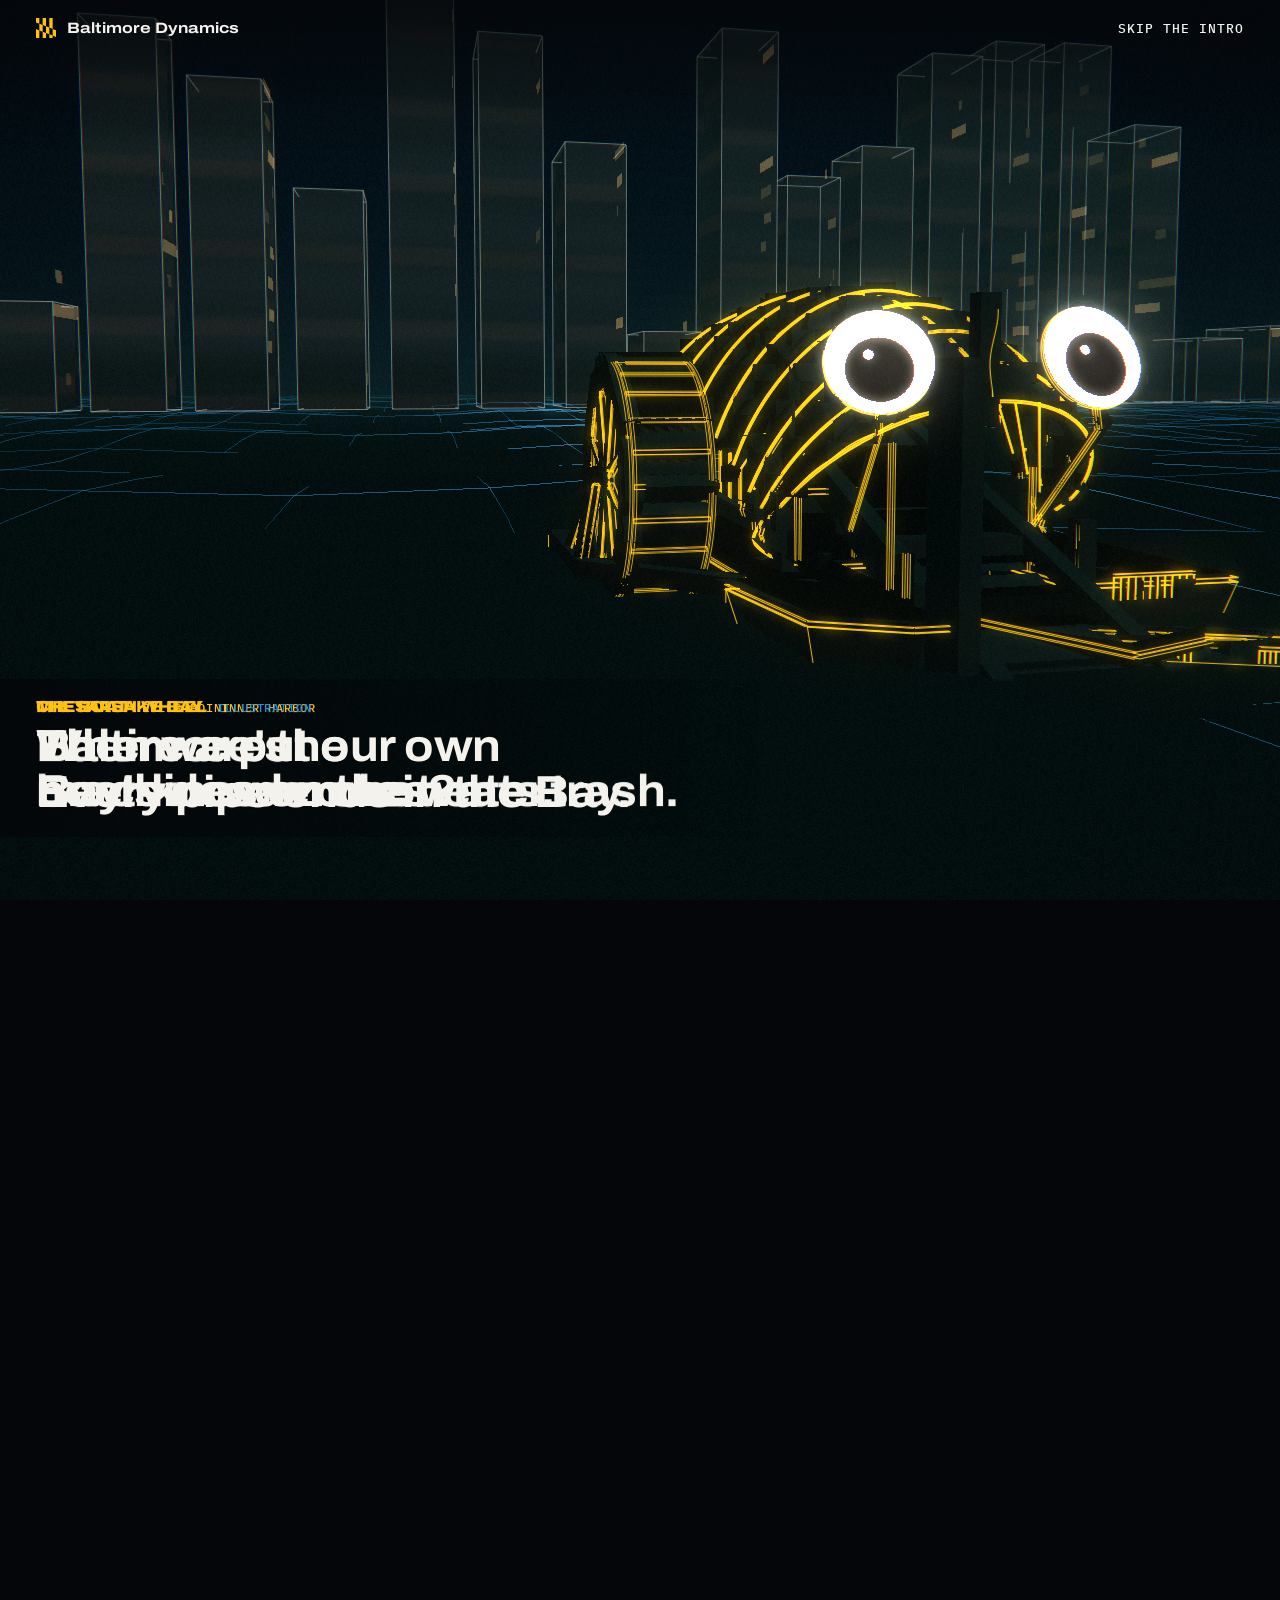
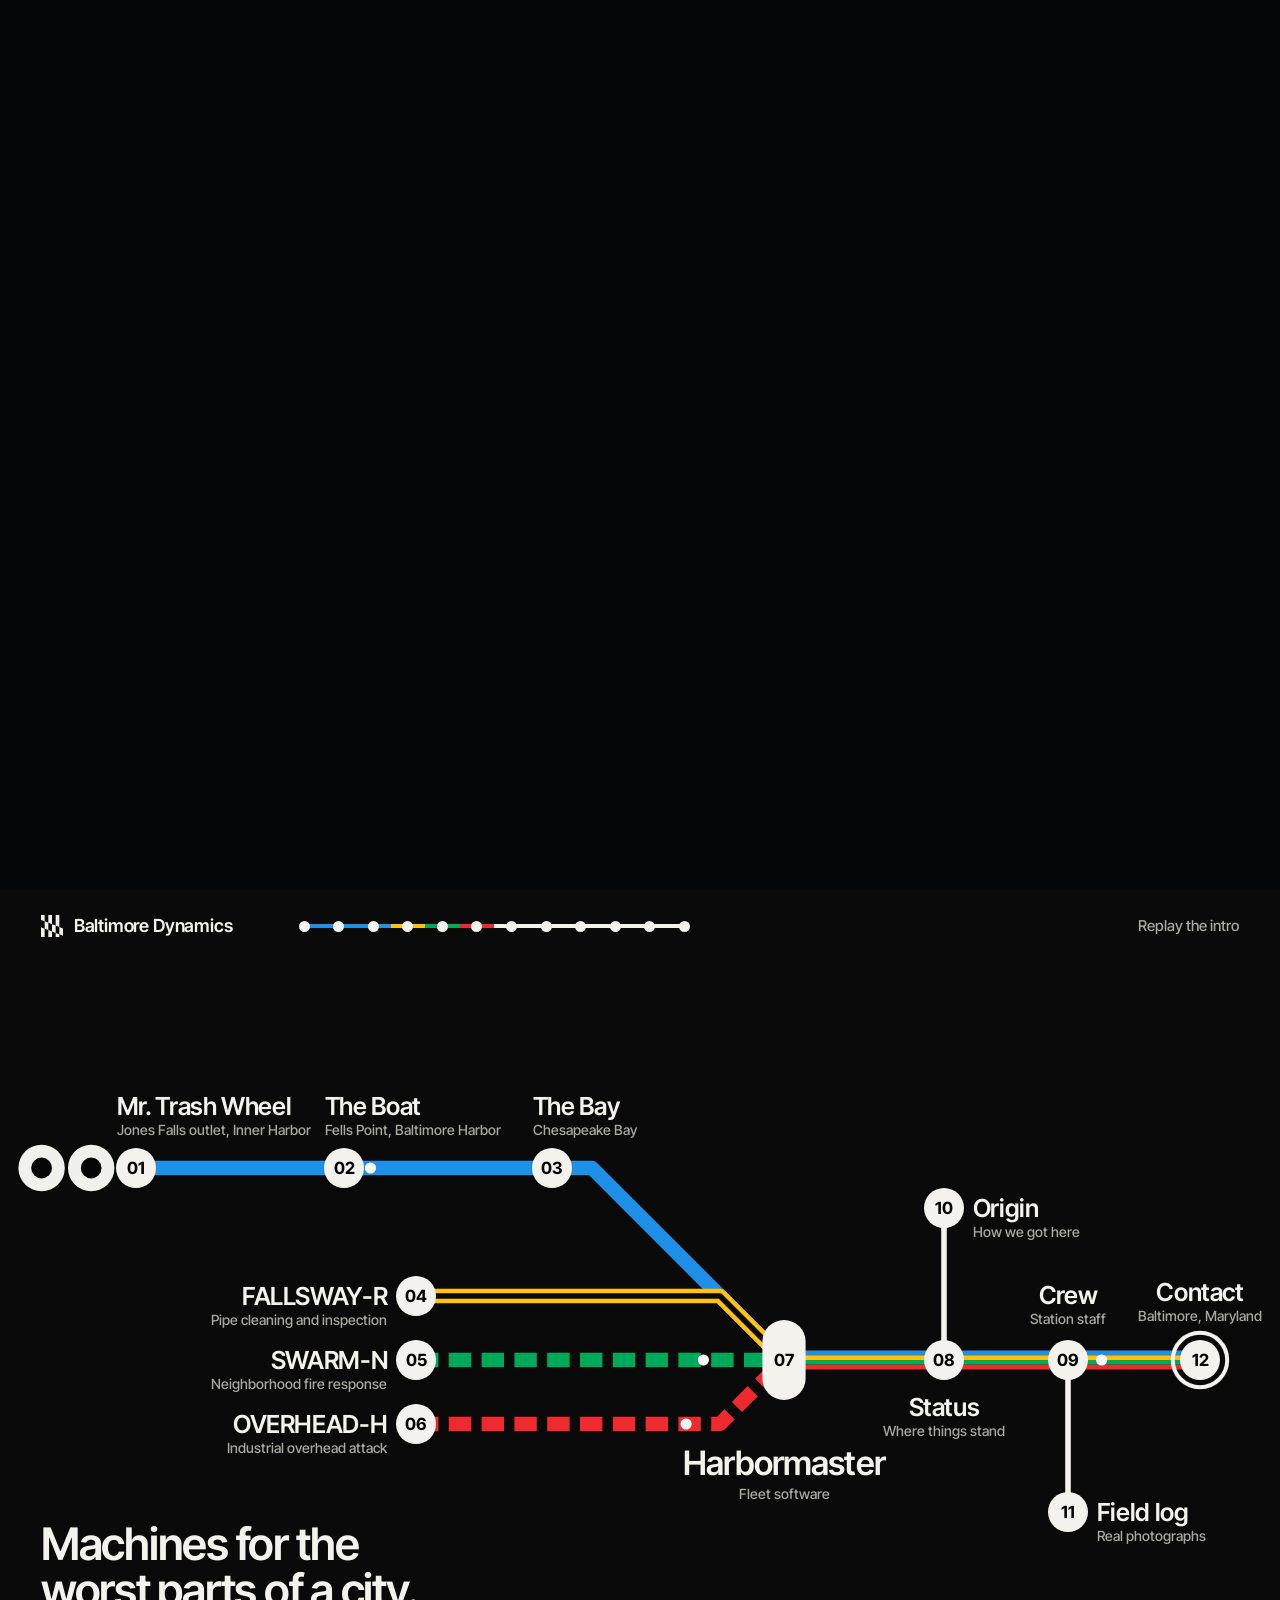
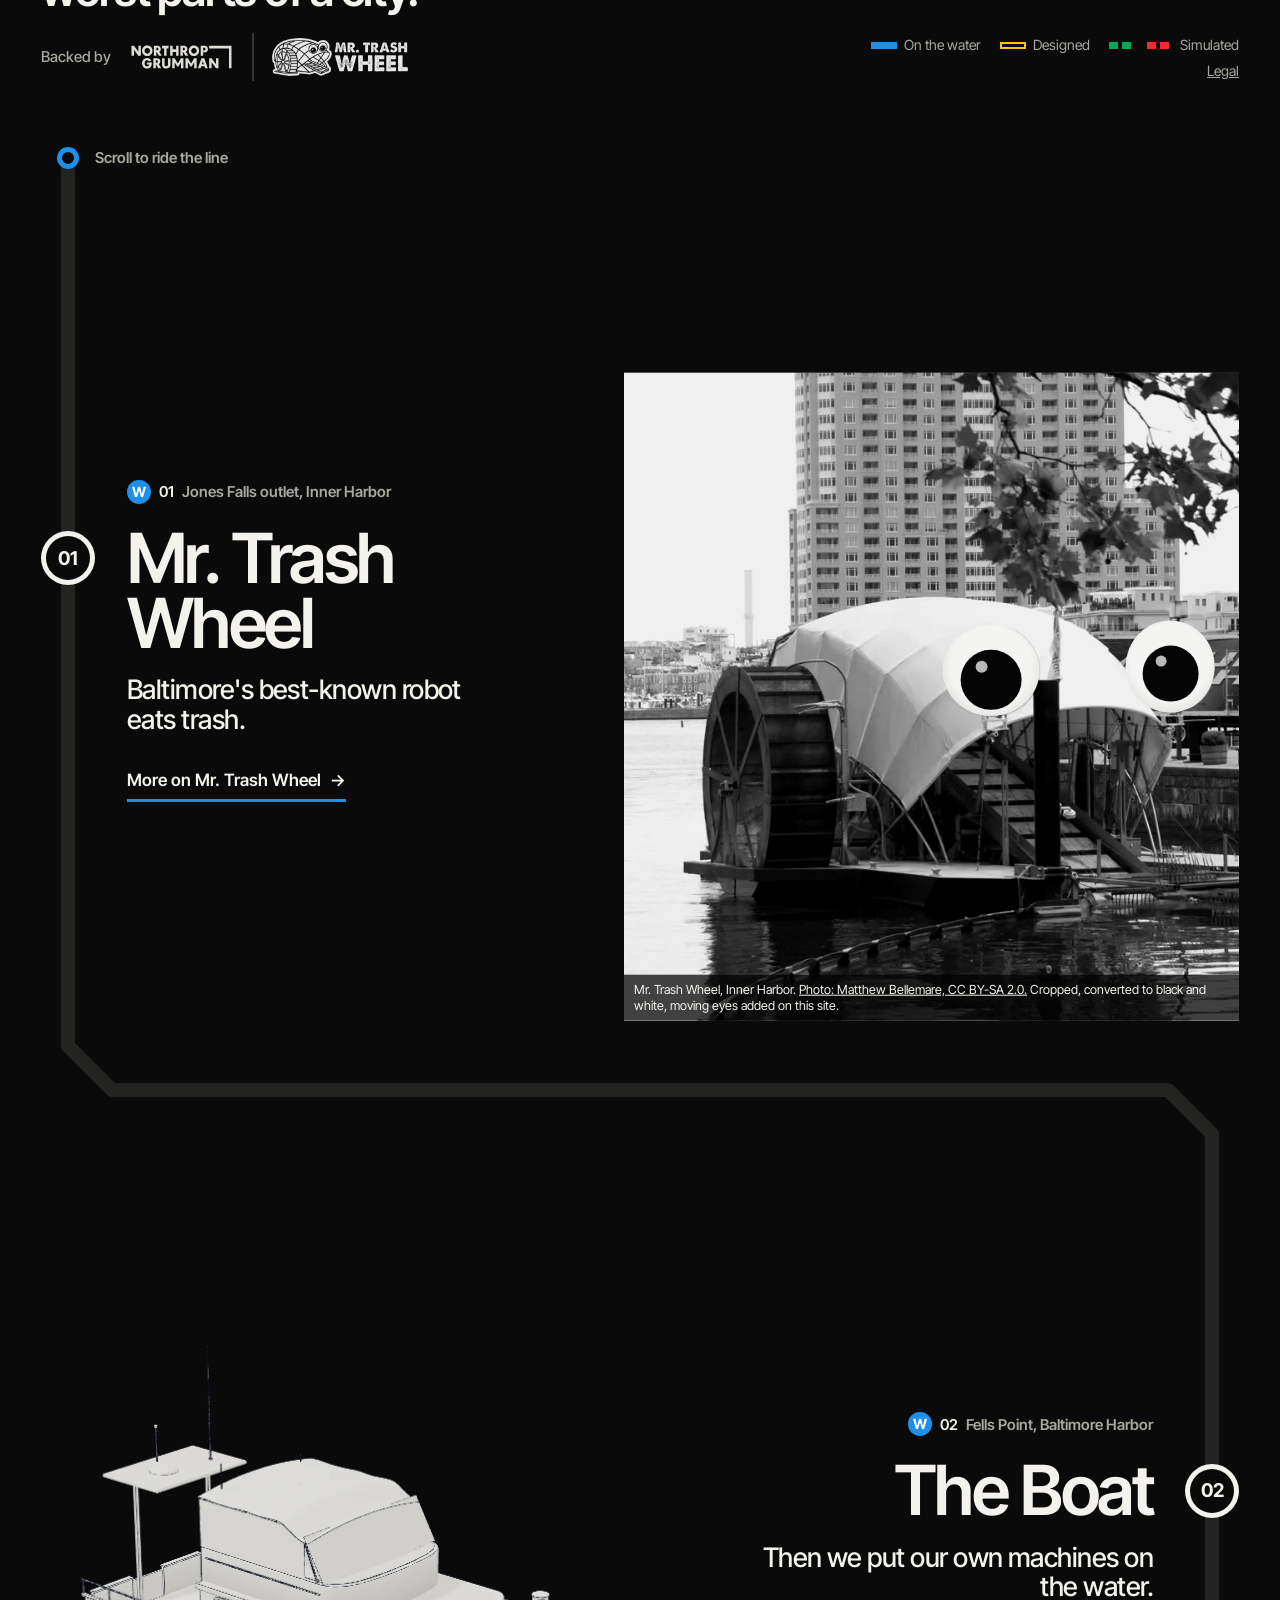
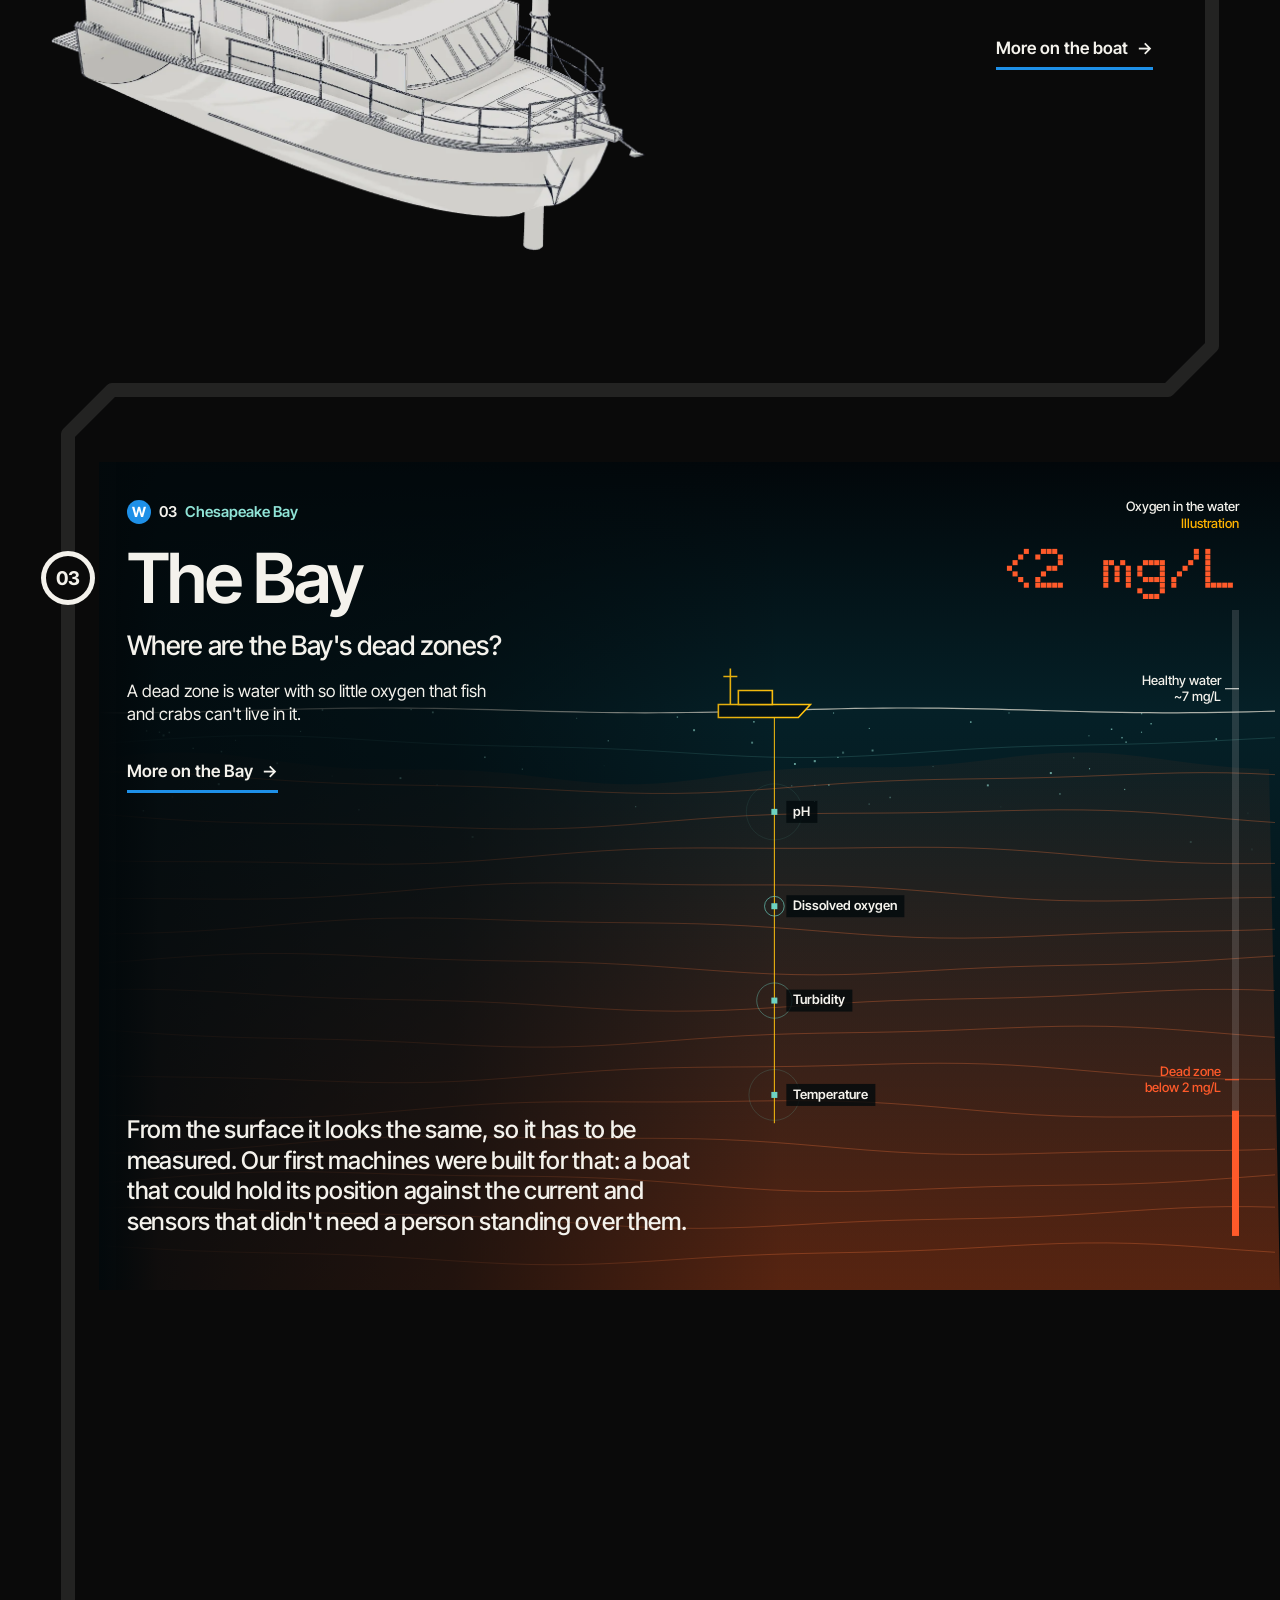
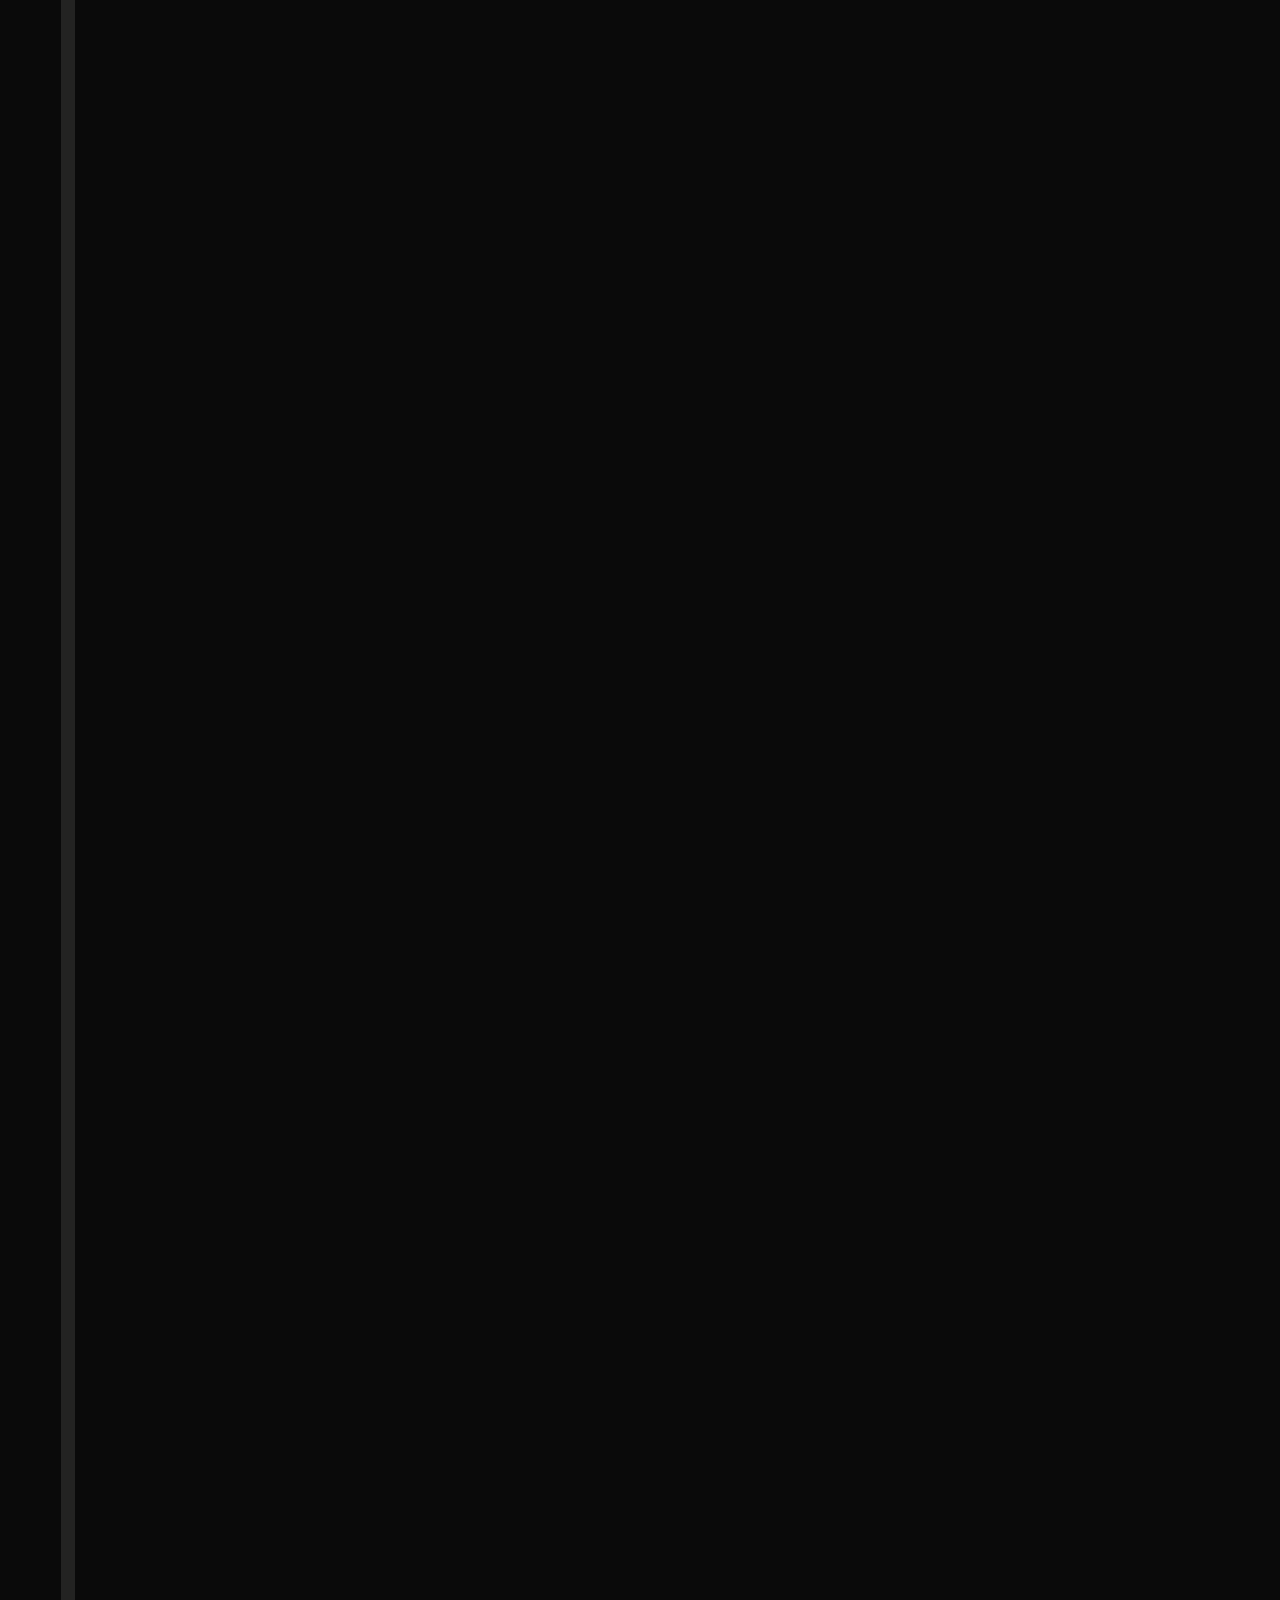
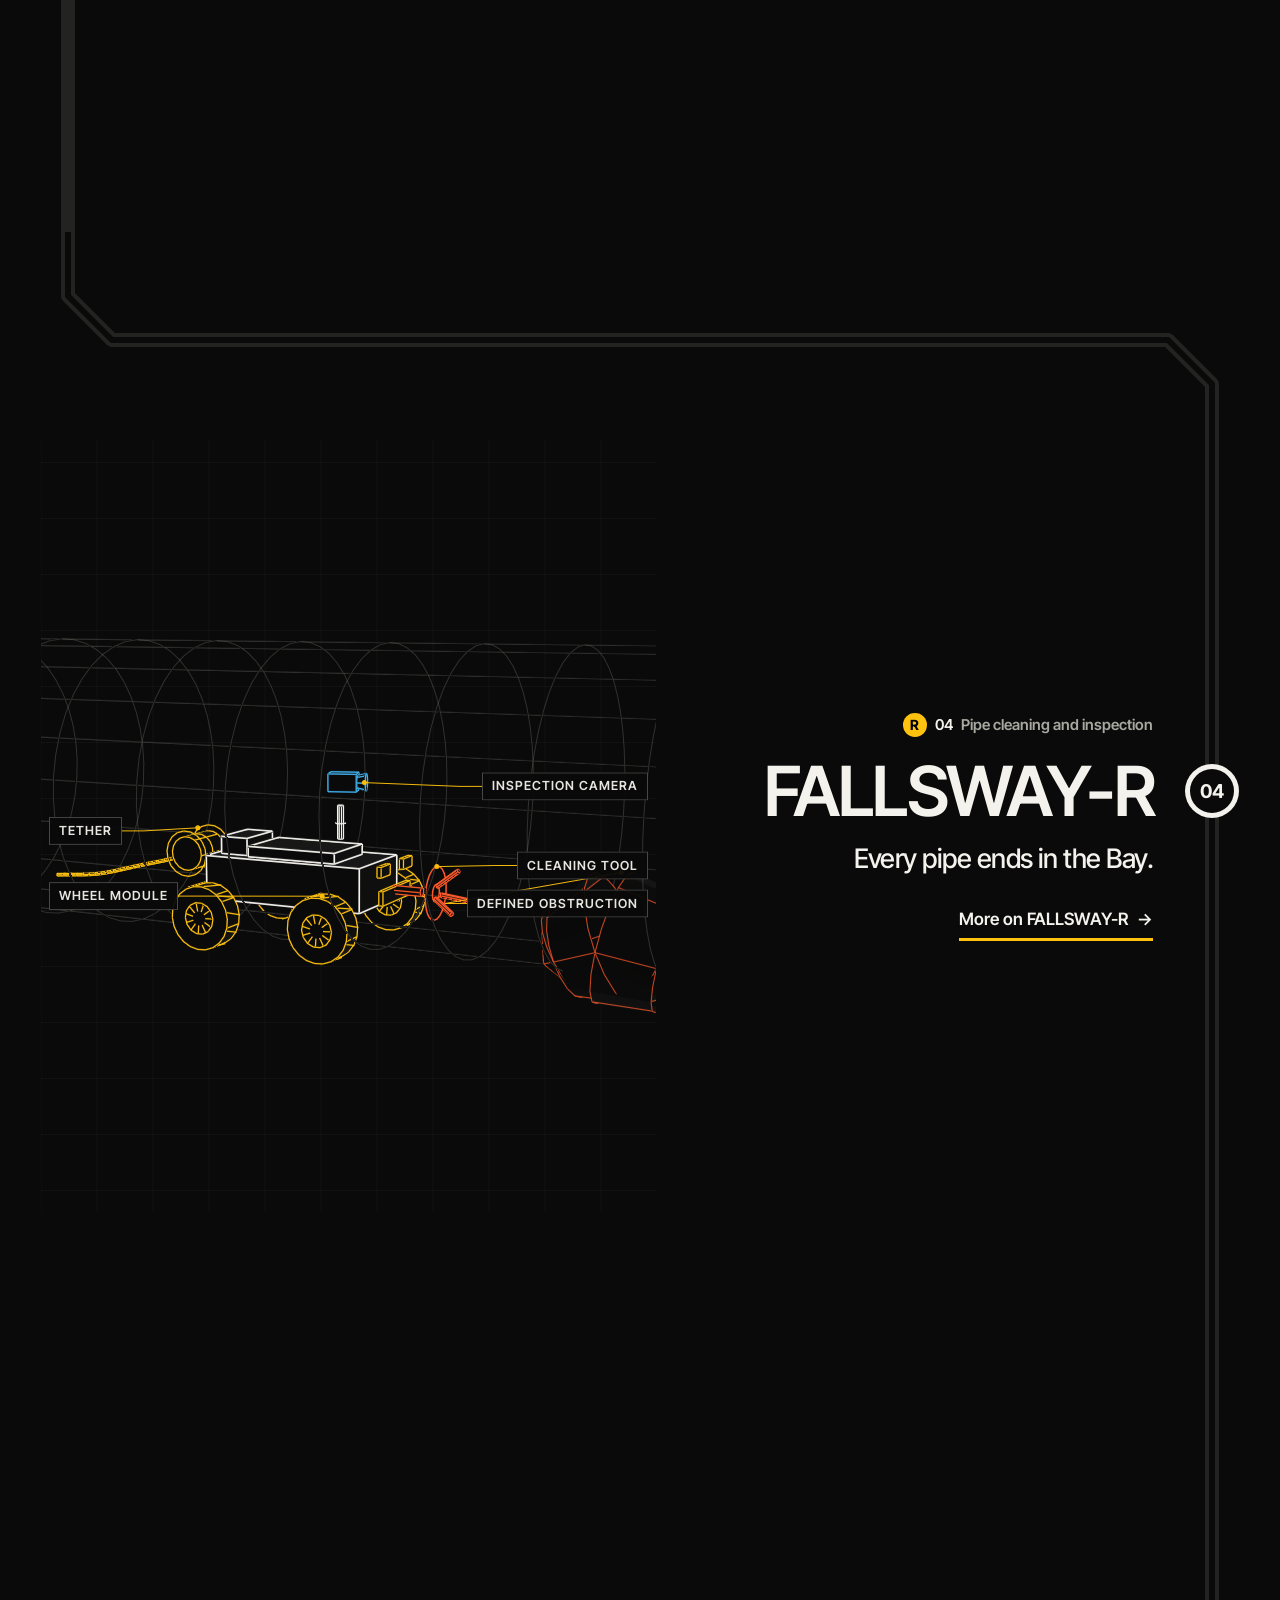
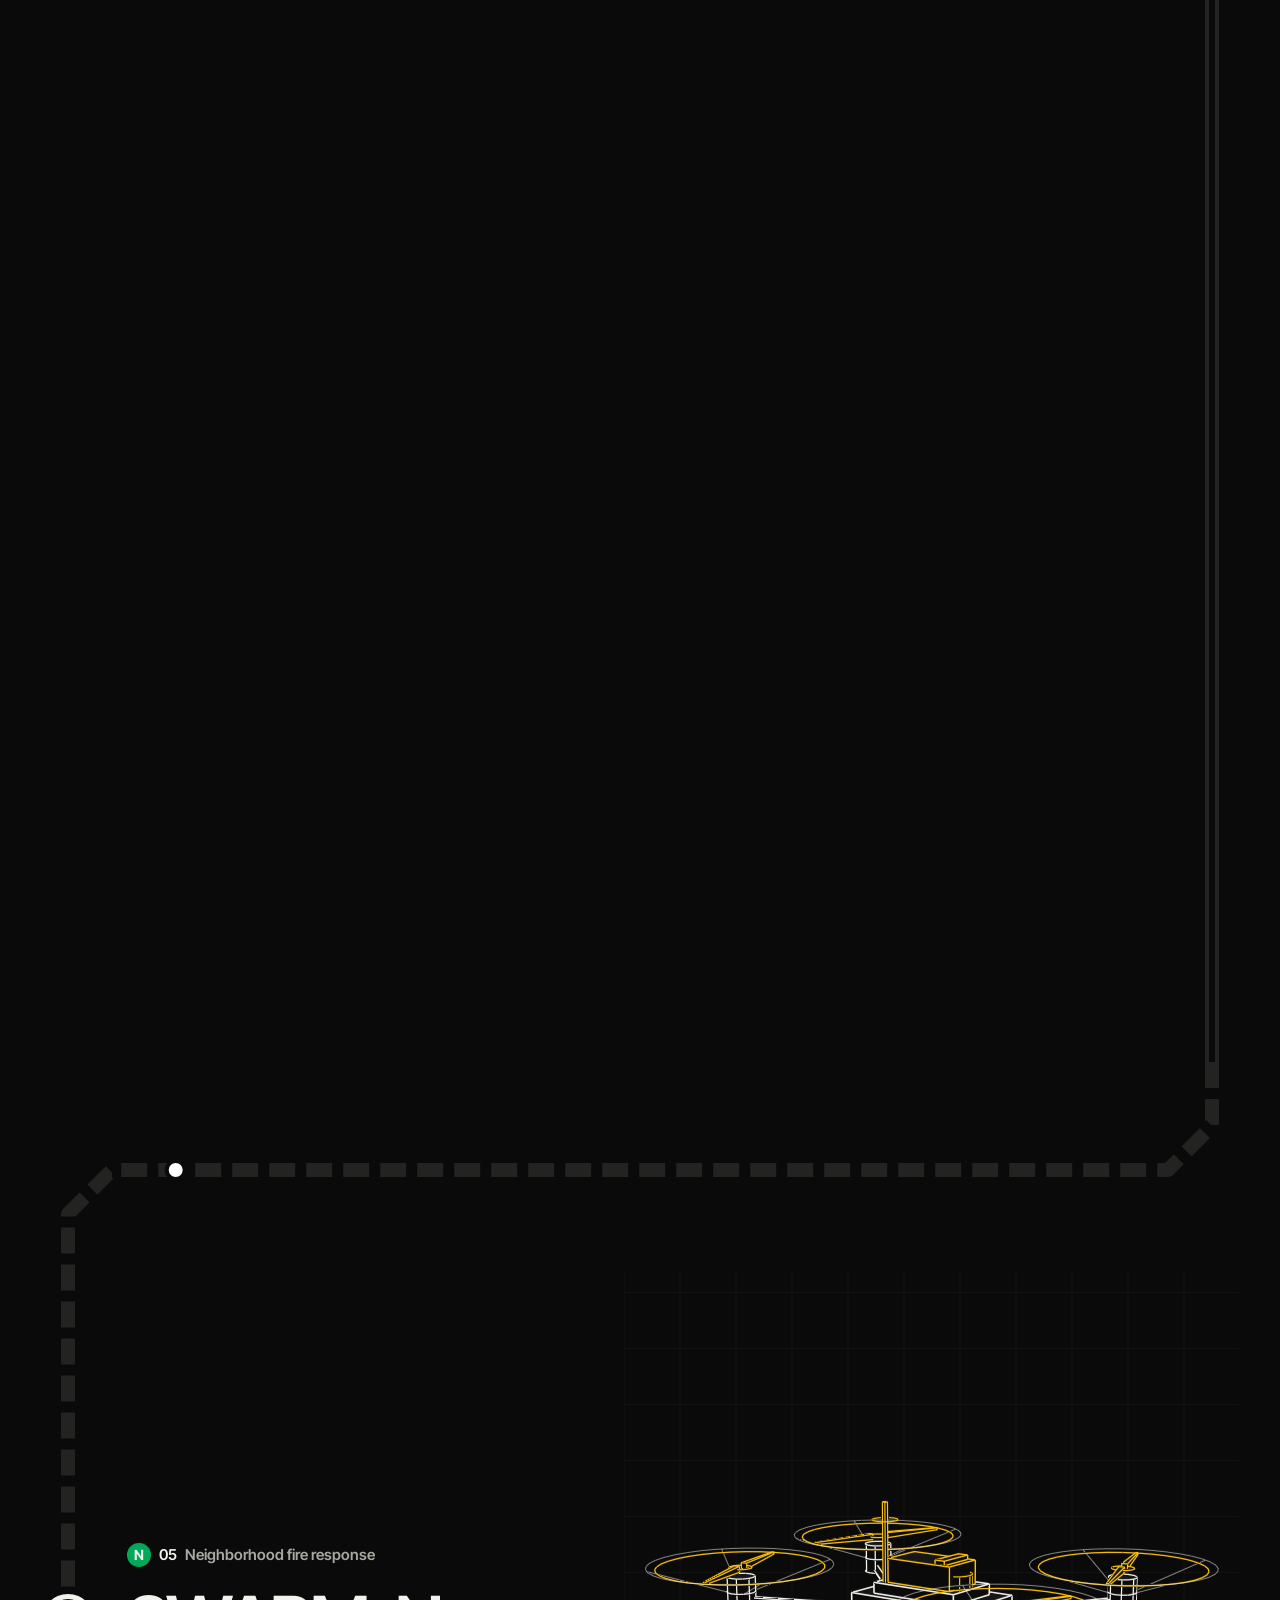
==== commit 158cd068: "Add Google Search Console ownership proof A verification tag in the page head and the matching file " ====
--- a/index.html
+++ b/index.html
@@ -5,6 +5,7 @@
 <meta name="viewport" content="width=device-width,initial-scale=1">
 <meta name="description" content="Baltimore Dynamics is building rovers for the pipes under the street and aircraft that put water on fires. Backed by Northrop Grumman and Mr. Trash Wheel.">
 <meta name="robots" content="index,follow,max-image-preview:large">
+<meta name="google-site-verification" content="FqOGSGQA-Yn2zYOPJb-WWGqY4xebmh9ul-OnPGxVuyE">
 <link rel="canonical" href="https://baltimoredynamics.com/">
 <meta name="theme-color" content="#0a0a0a">
 <link rel="icon" href="favicon.ico" sizes="32x32">
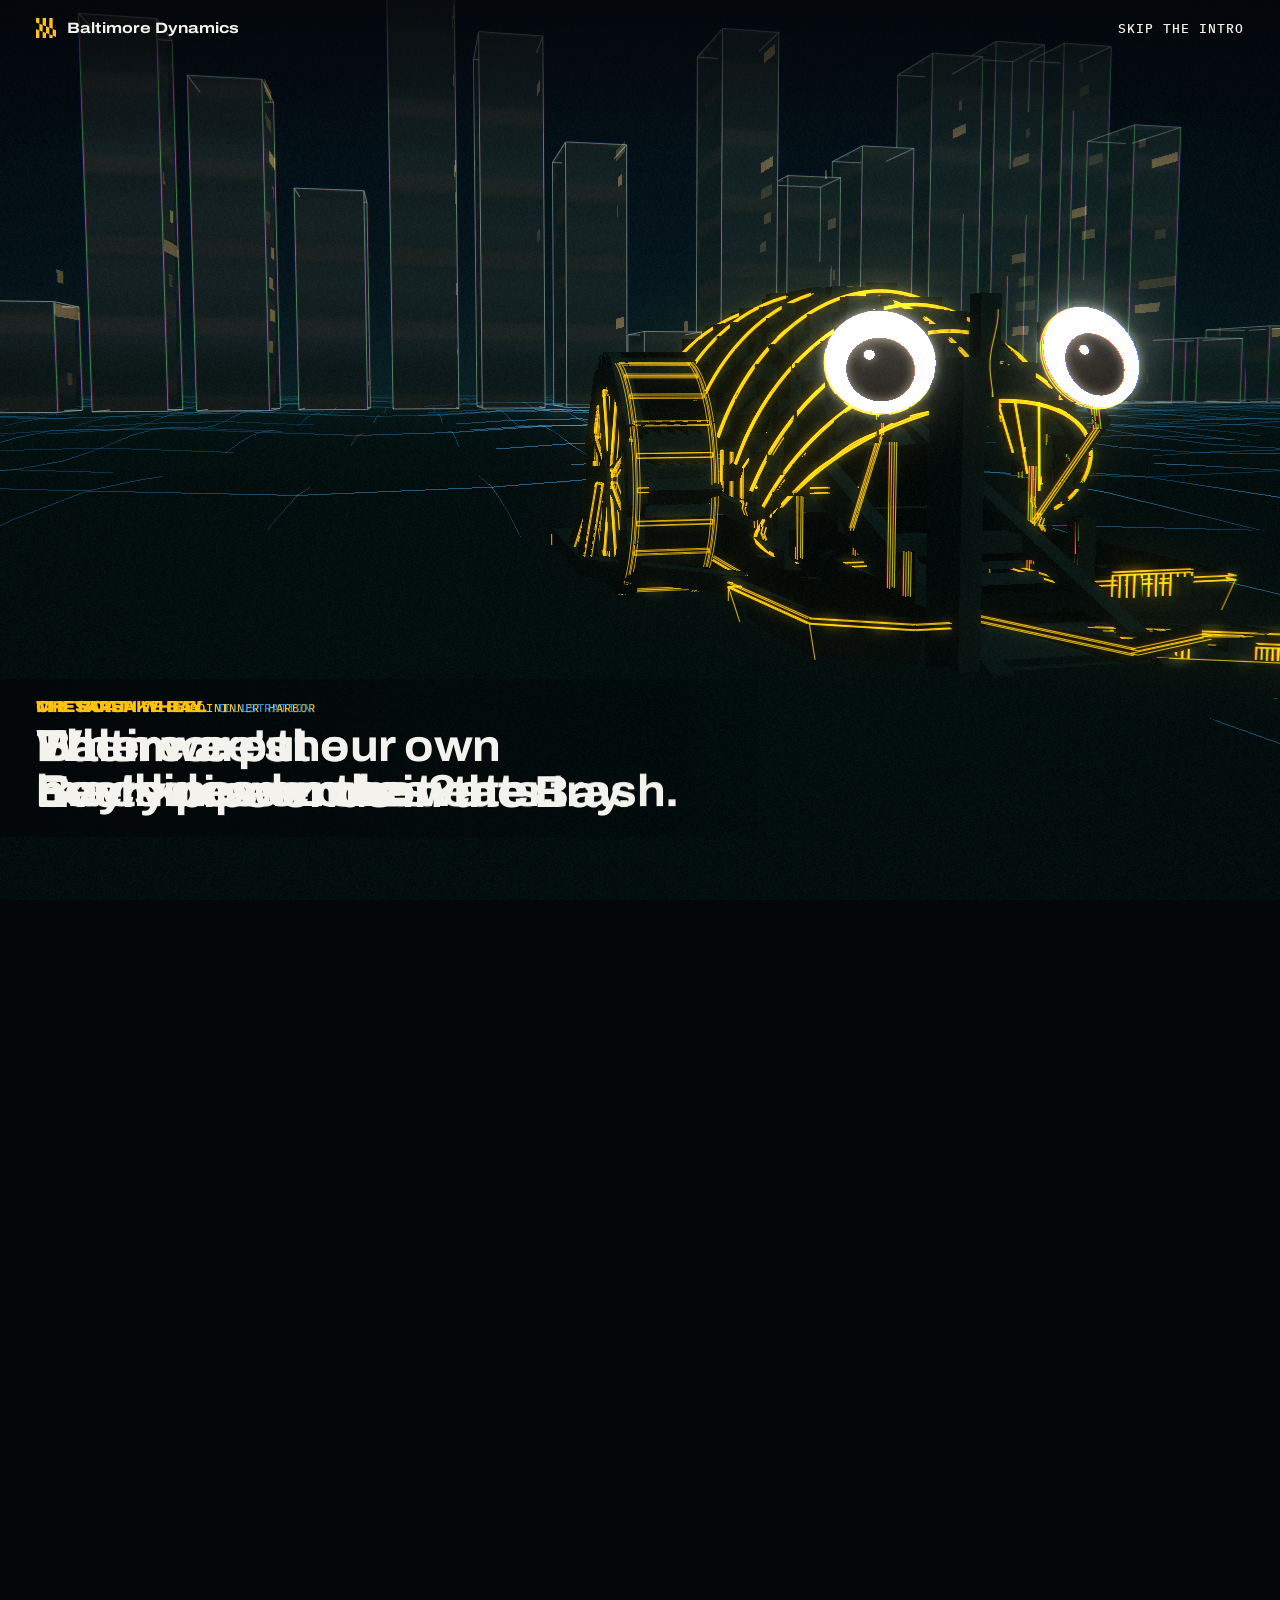
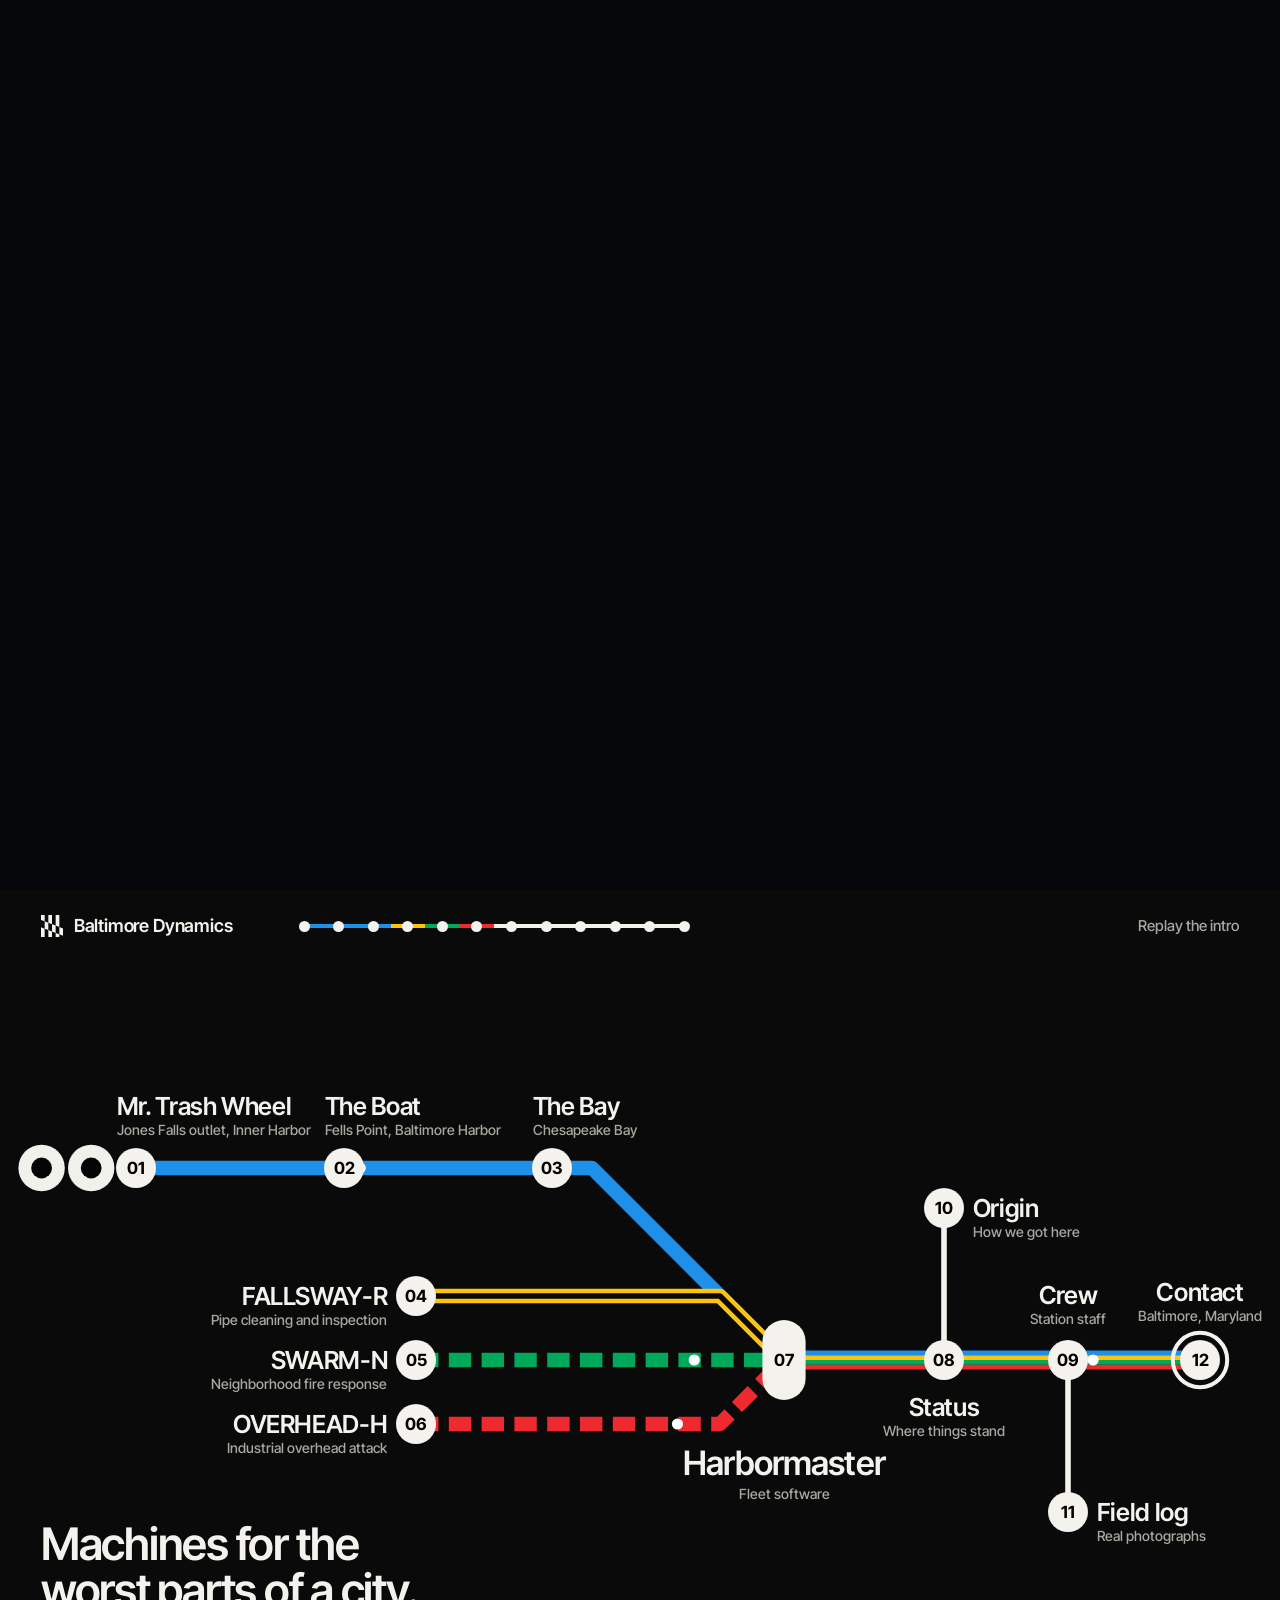
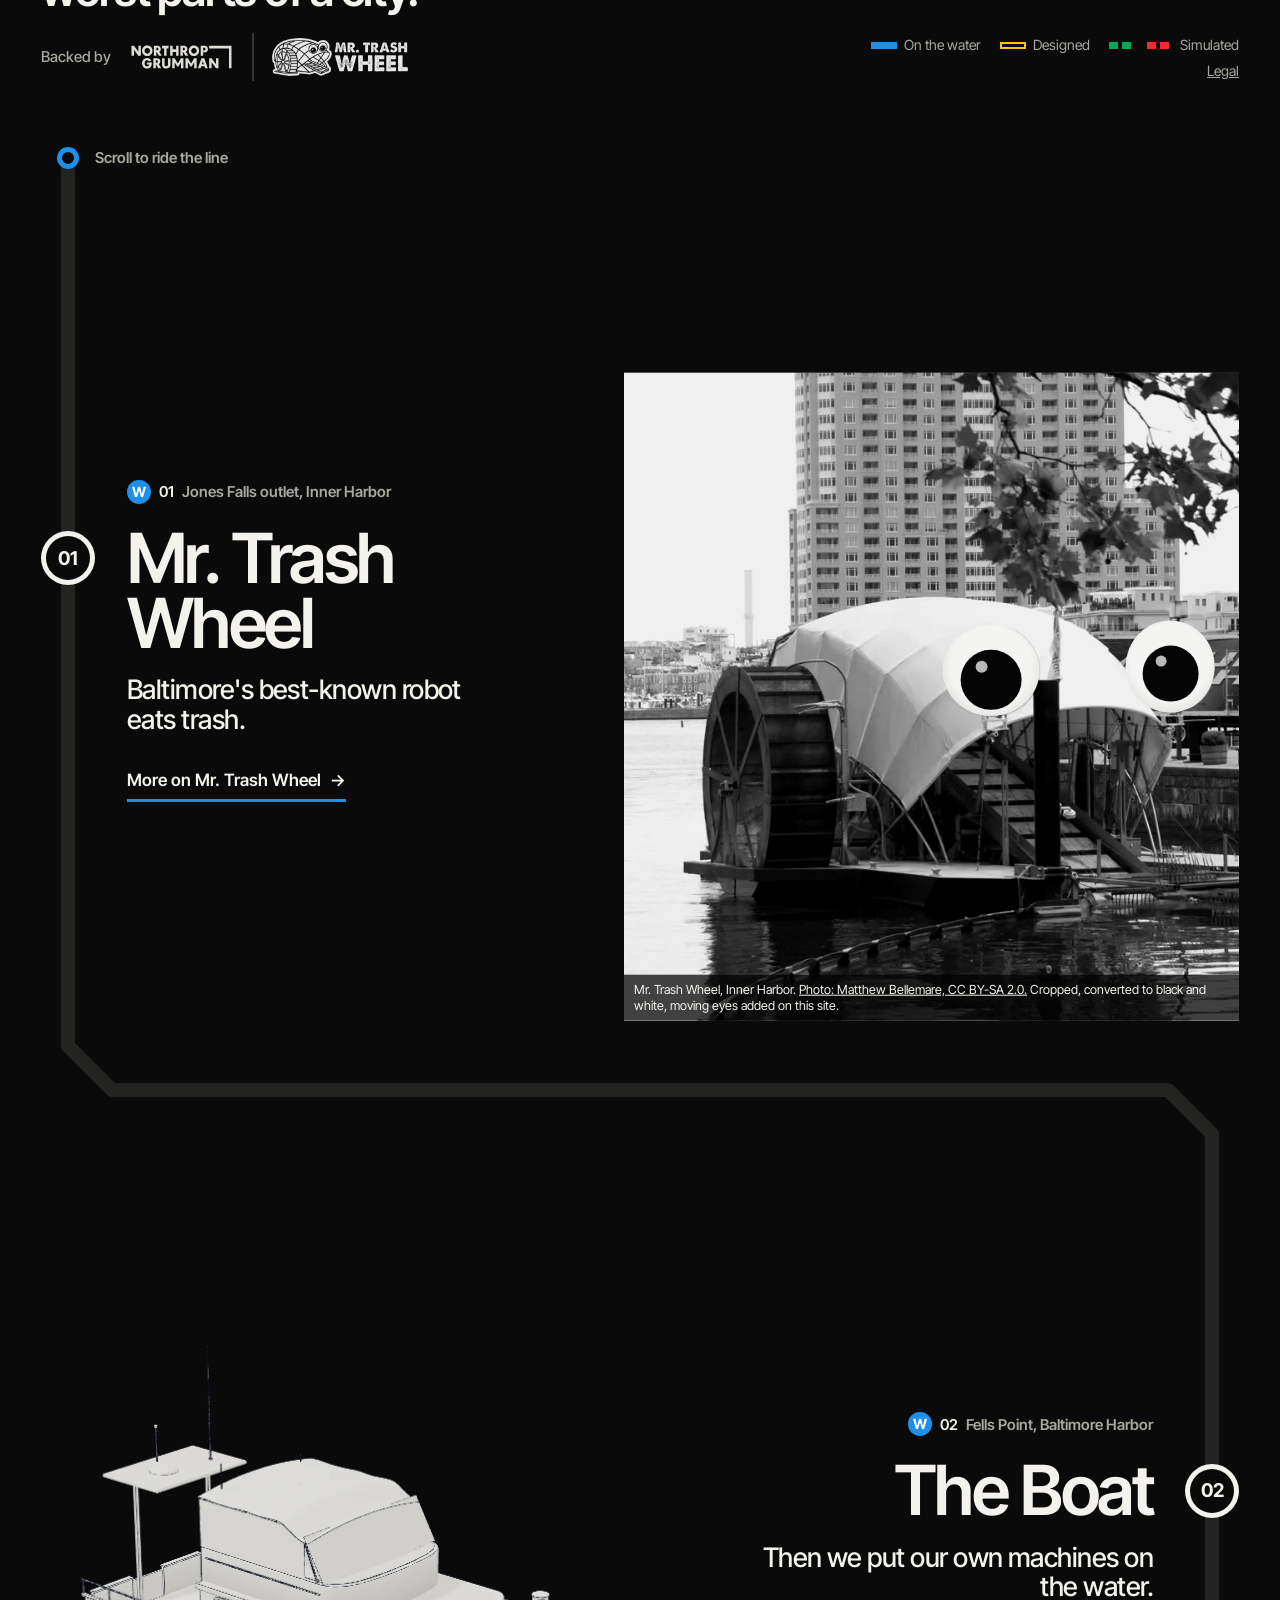
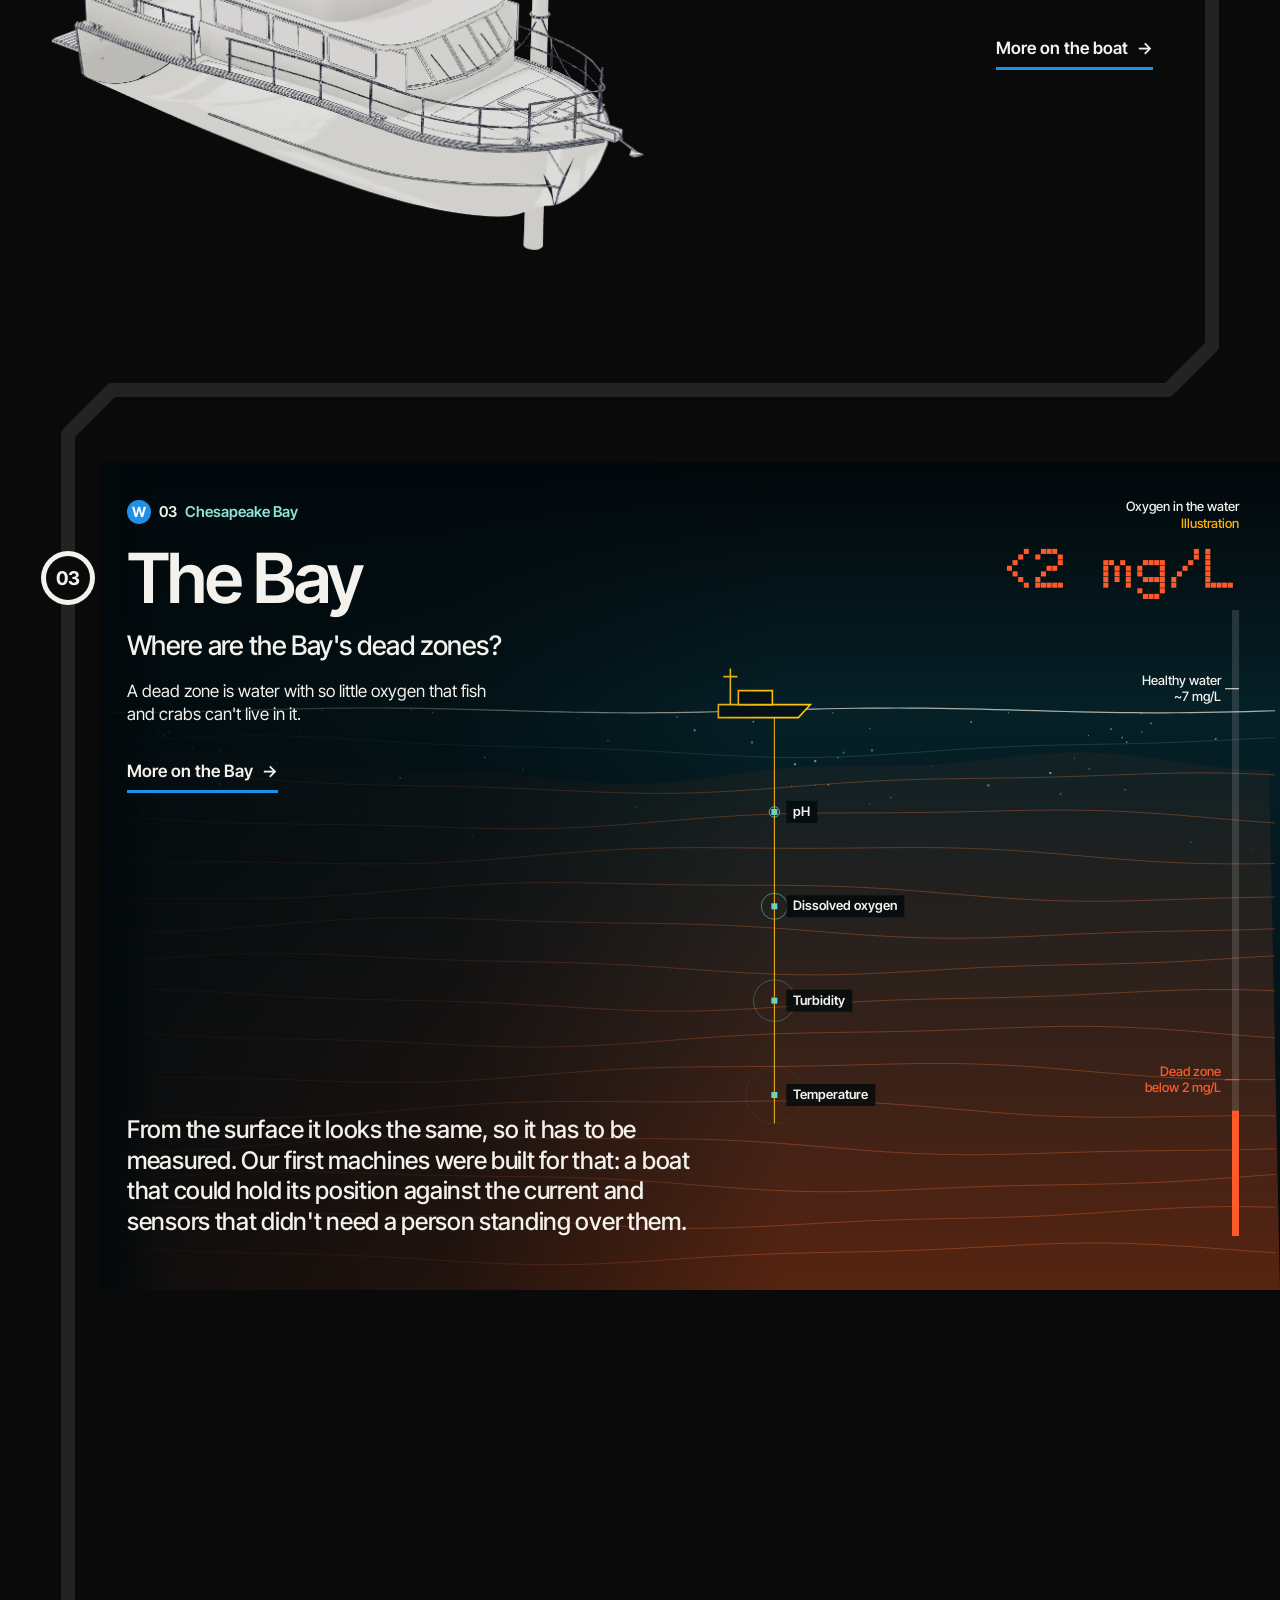
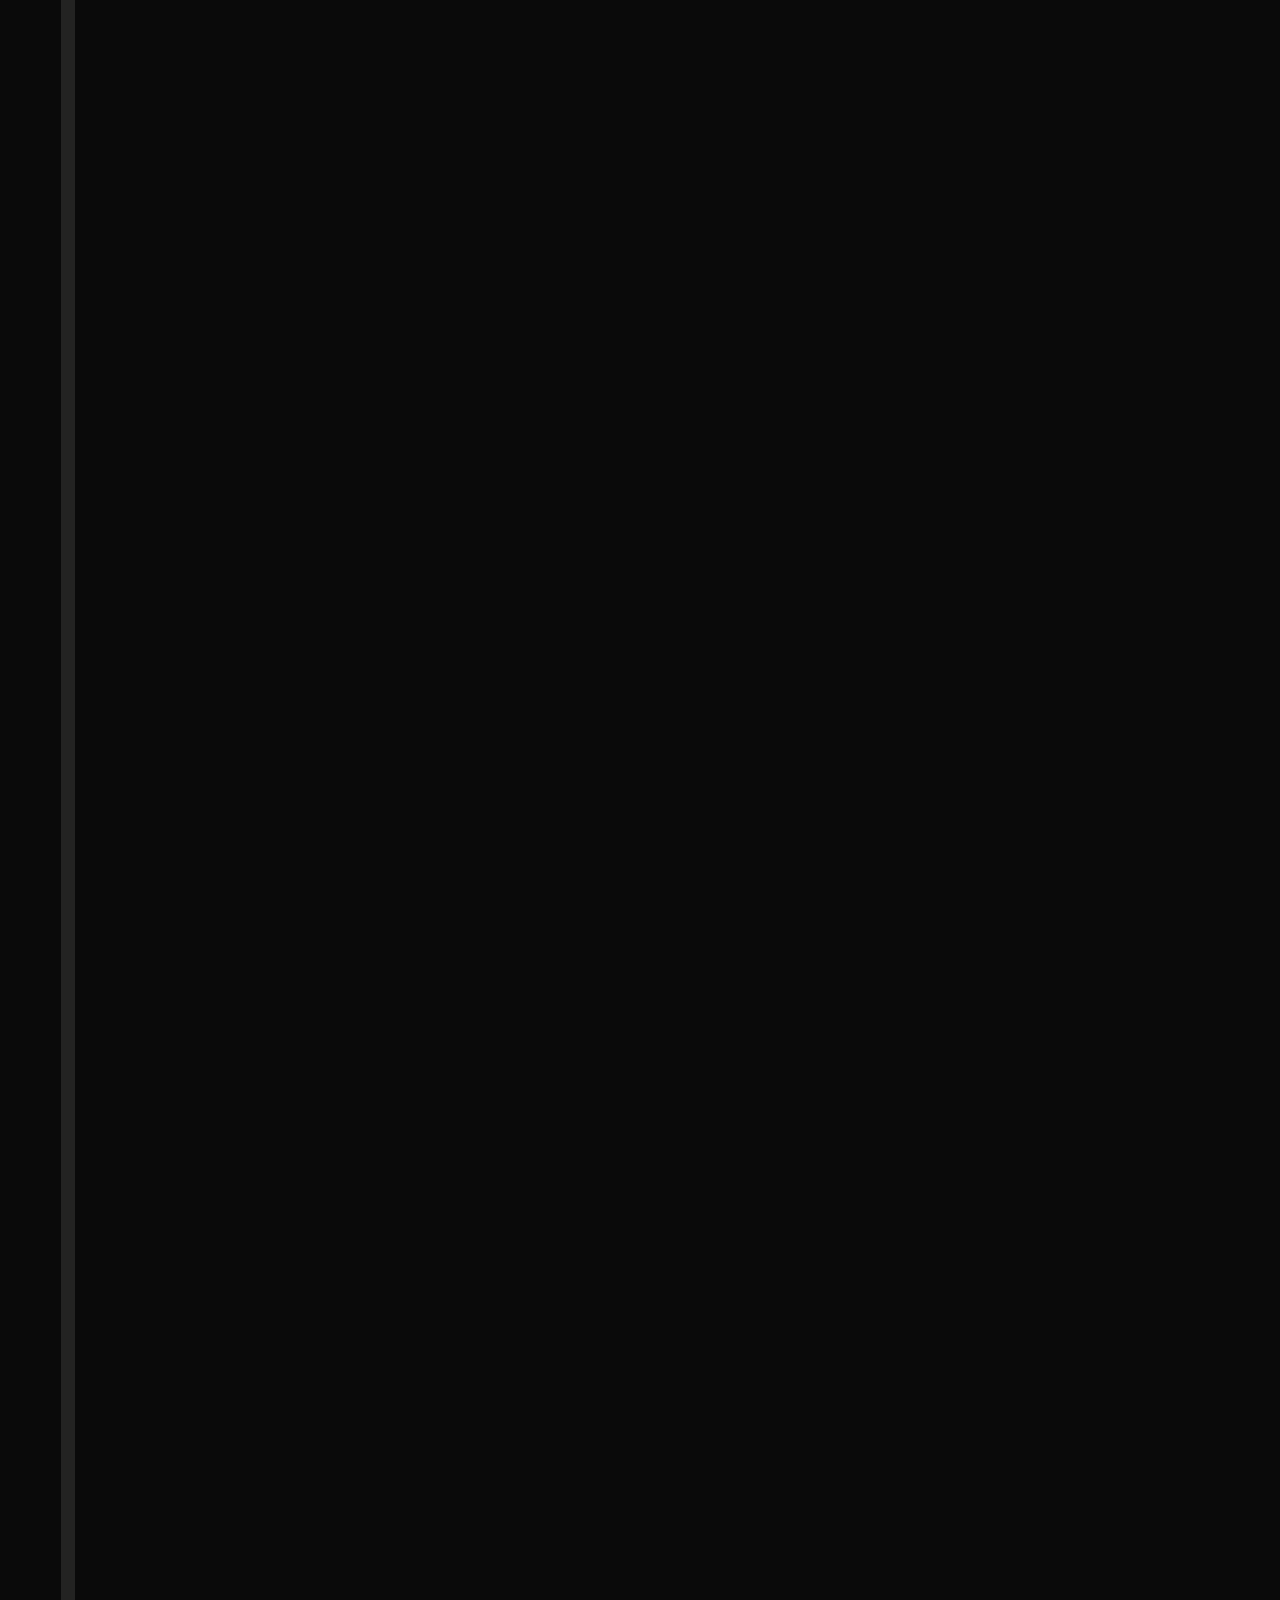
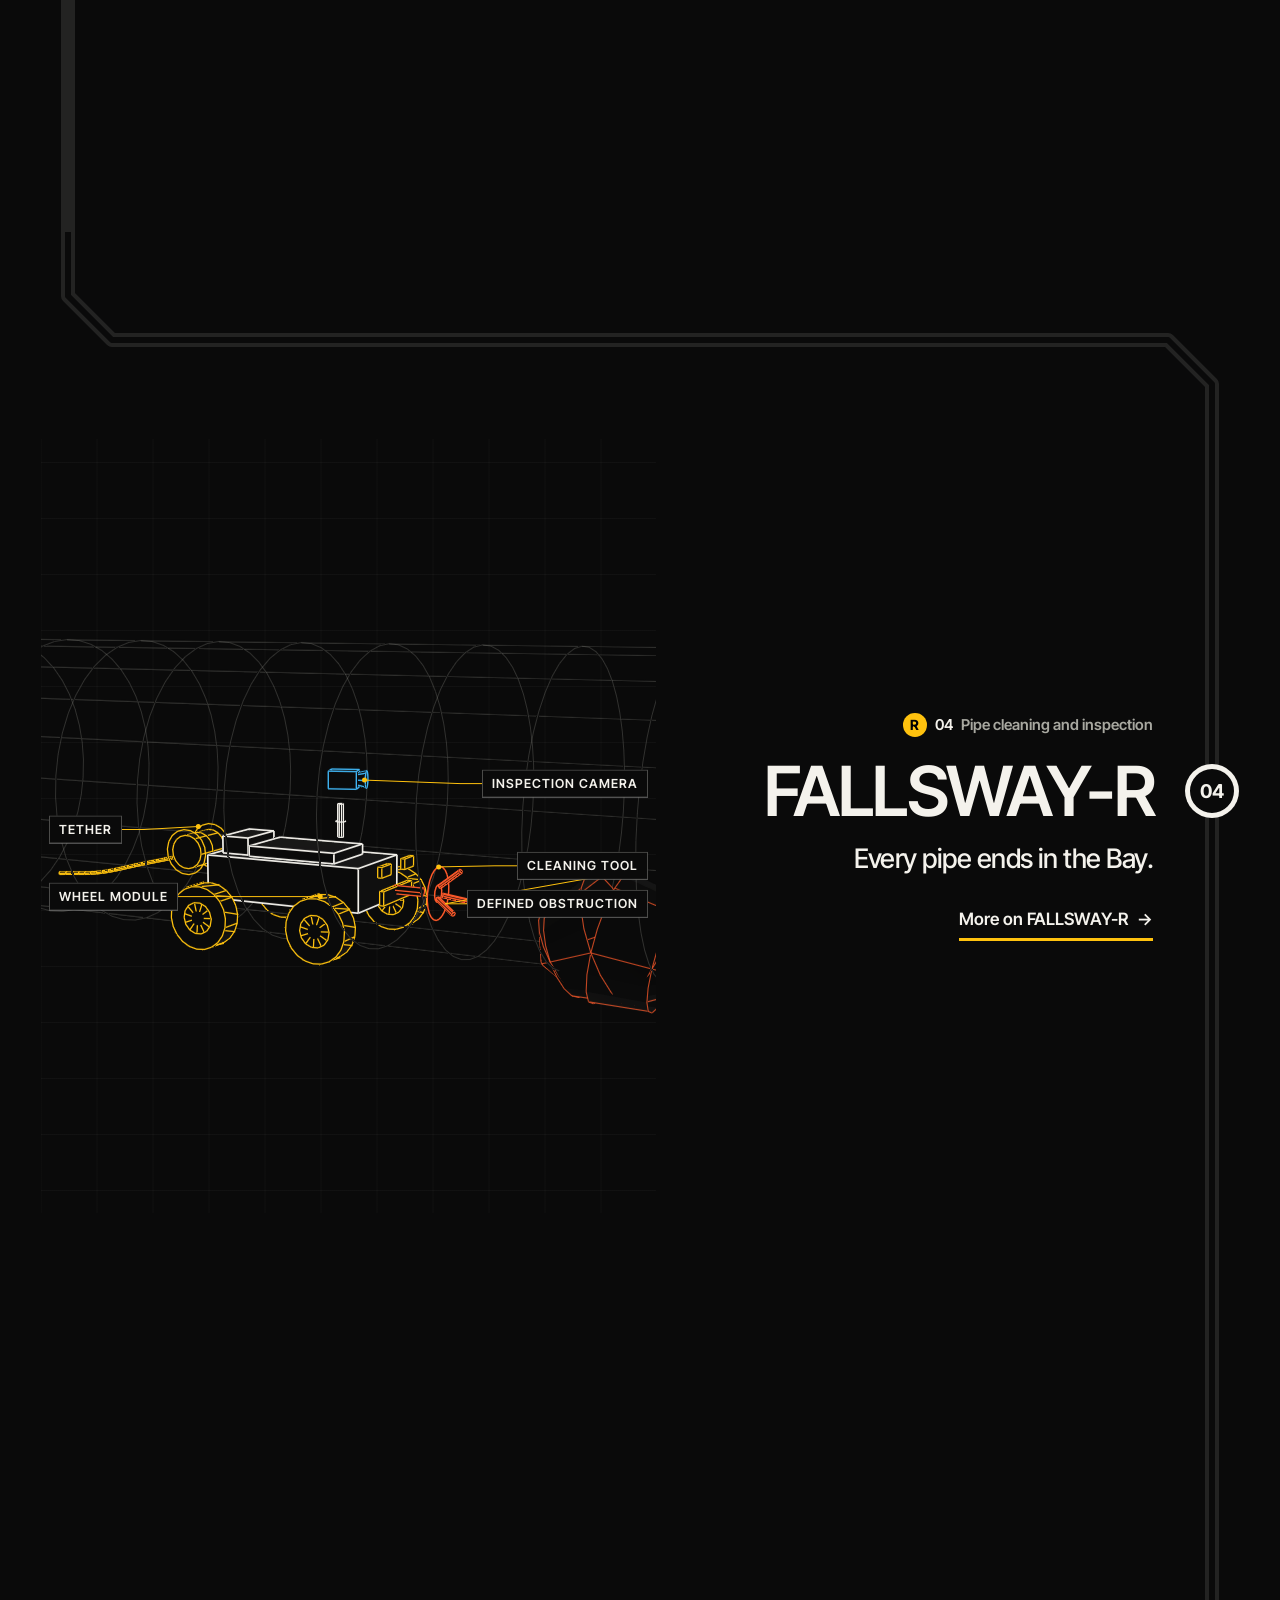
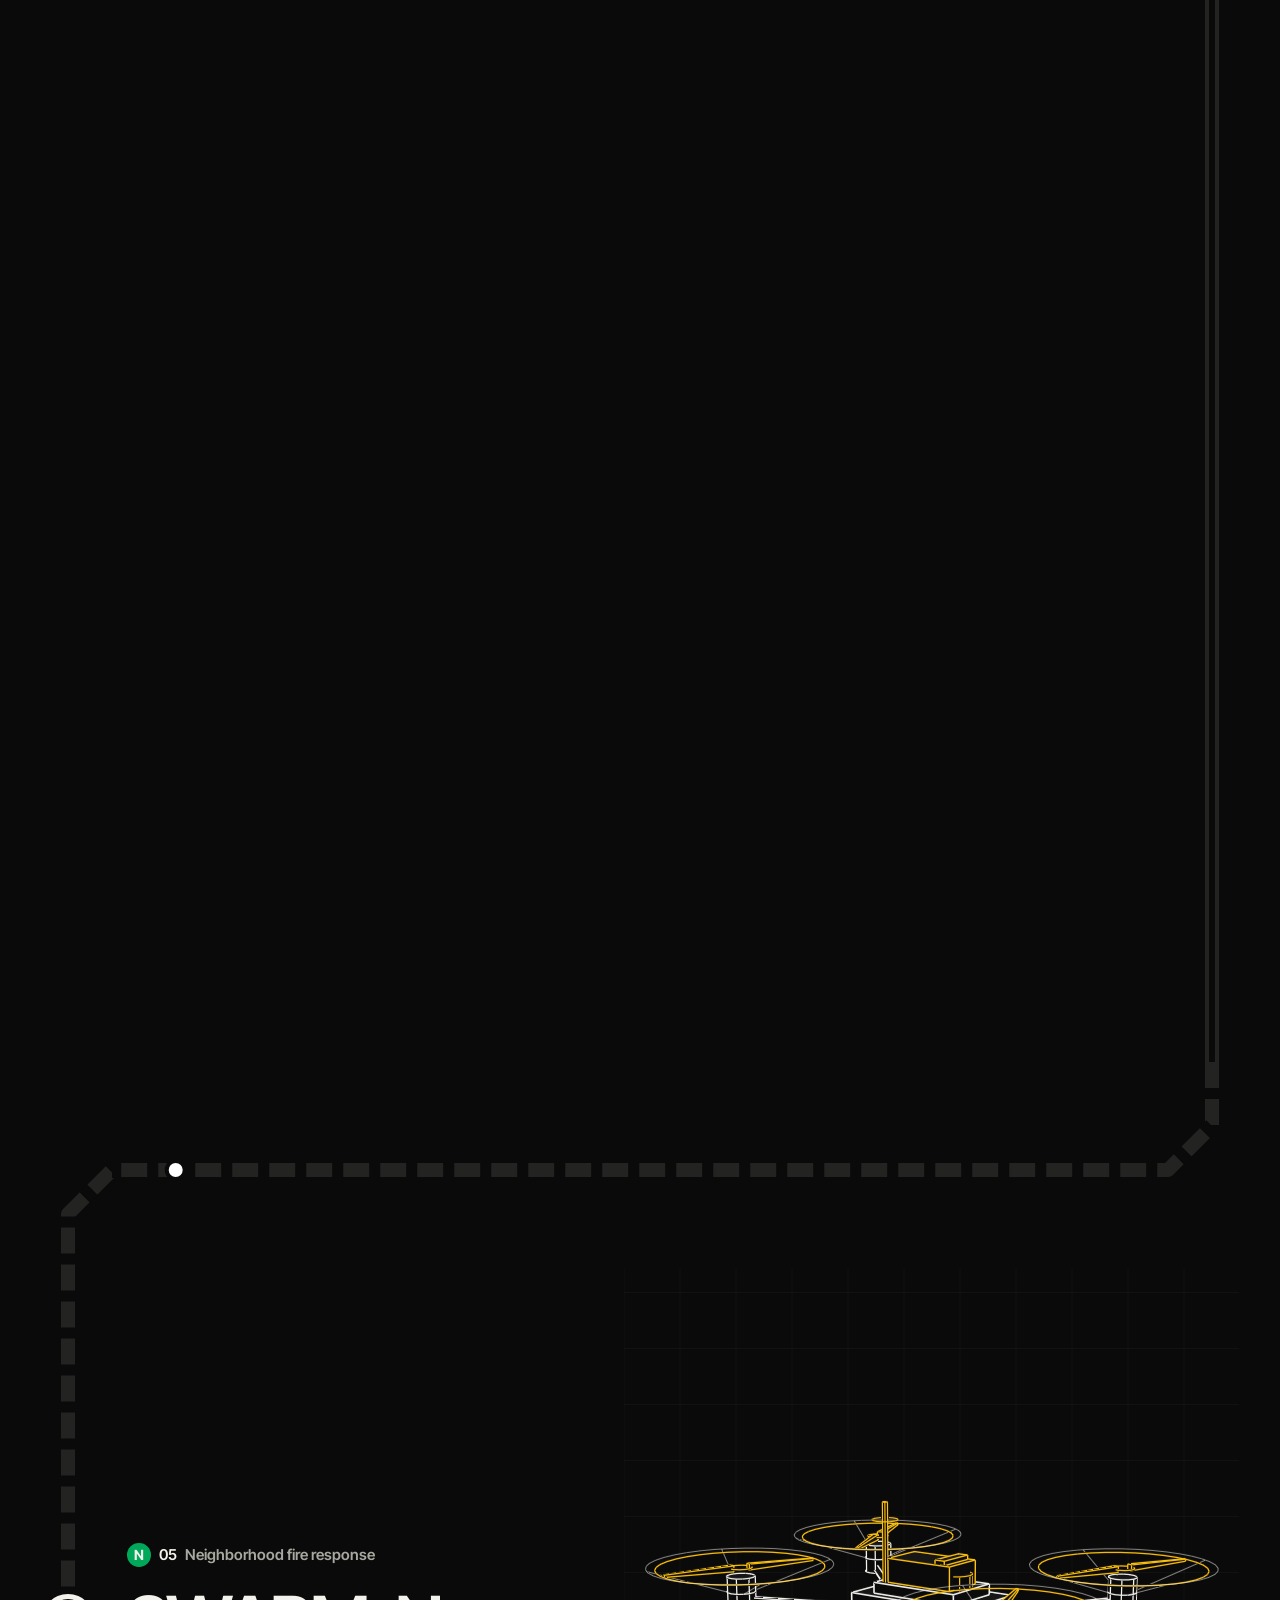
==== commit 37265b9d: "Add Bing Webmaster Tools ownership proof A verification tag in the page head and BingSiteAuth.xml at" ====
--- a/index.html
+++ b/index.html
@@ -6,6 +6,7 @@
 <meta name="description" content="Baltimore Dynamics is building rovers for the pipes under the street and aircraft that put water on fires. Backed by Northrop Grumman and Mr. Trash Wheel.">
 <meta name="robots" content="index,follow,max-image-preview:large">
 <meta name="google-site-verification" content="FqOGSGQA-Yn2zYOPJb-WWGqY4xebmh9ul-OnPGxVuyE">
+<meta name="msvalidate.01" content="EED496A839286EDF1957E64B99180A17">
 <link rel="canonical" href="https://baltimoredynamics.com/">
 <meta name="theme-color" content="#0a0a0a">
 <link rel="icon" href="favicon.ico" sizes="32x32">
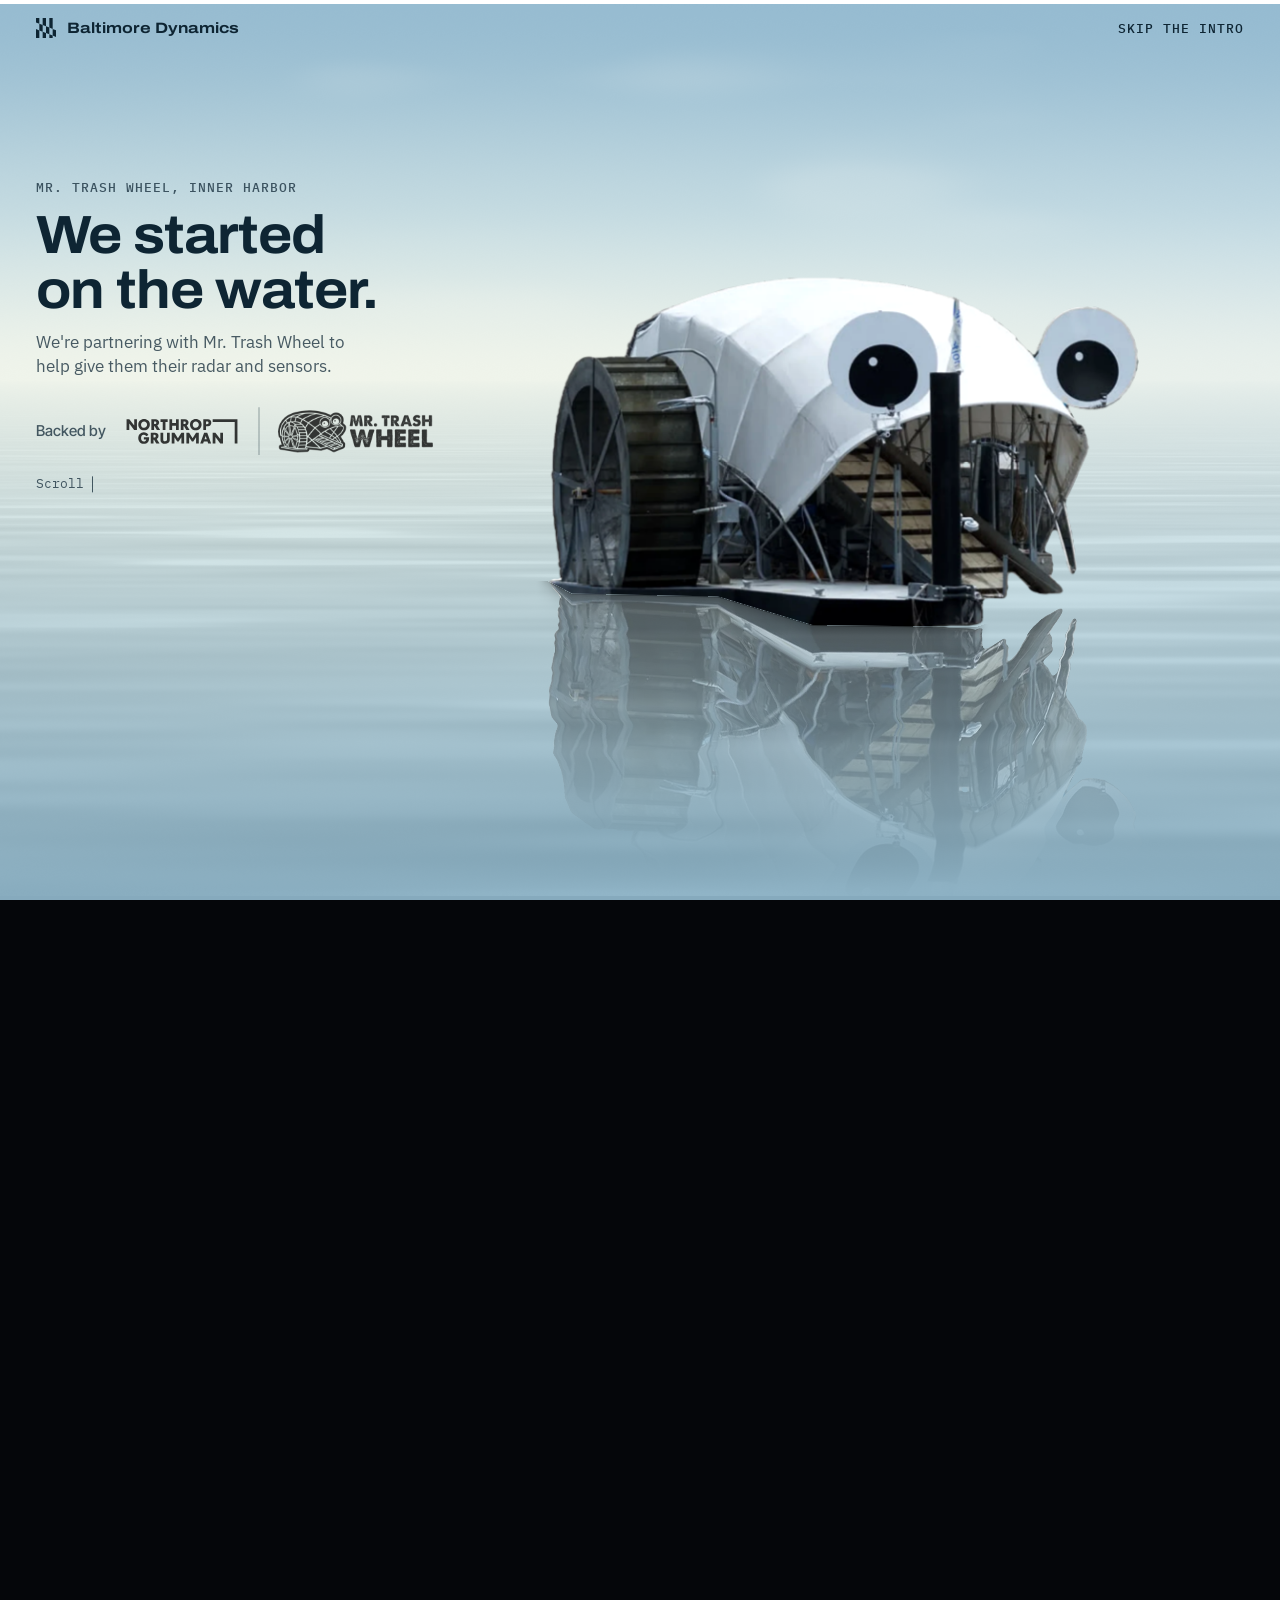
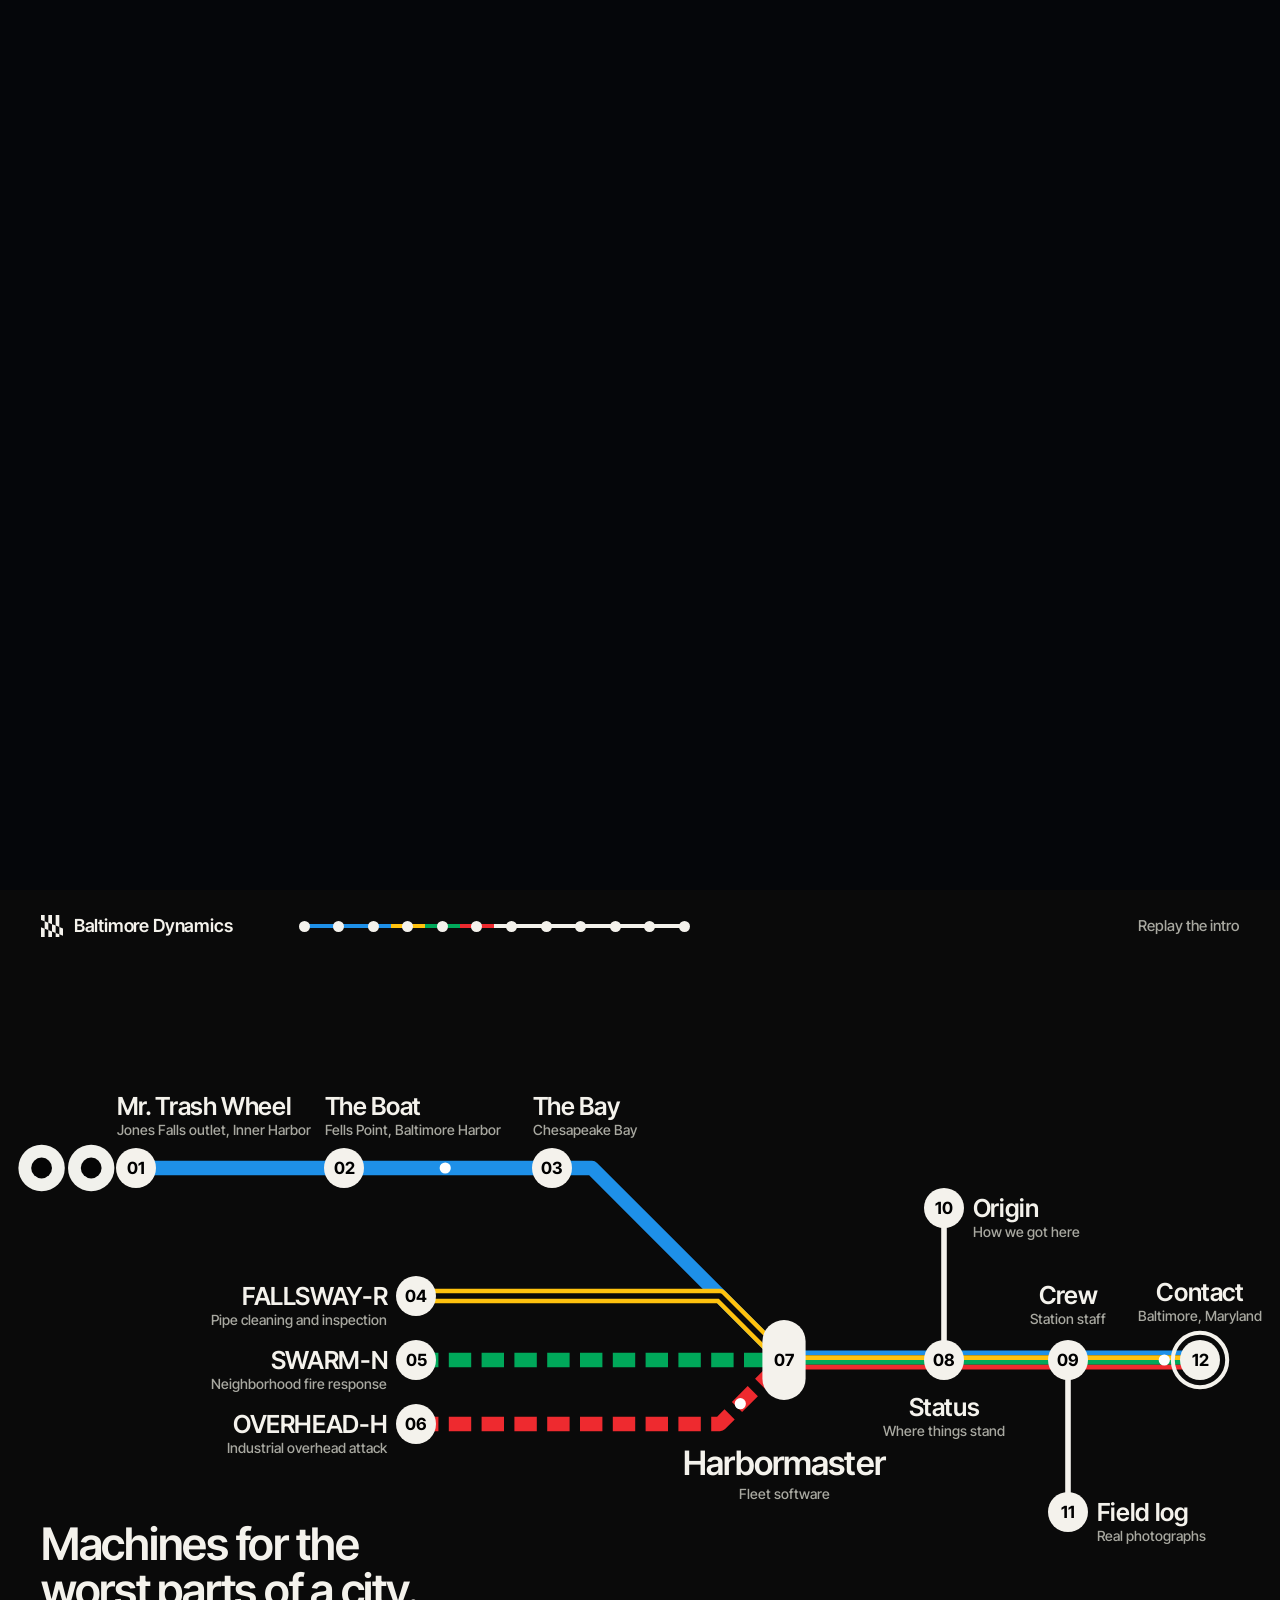
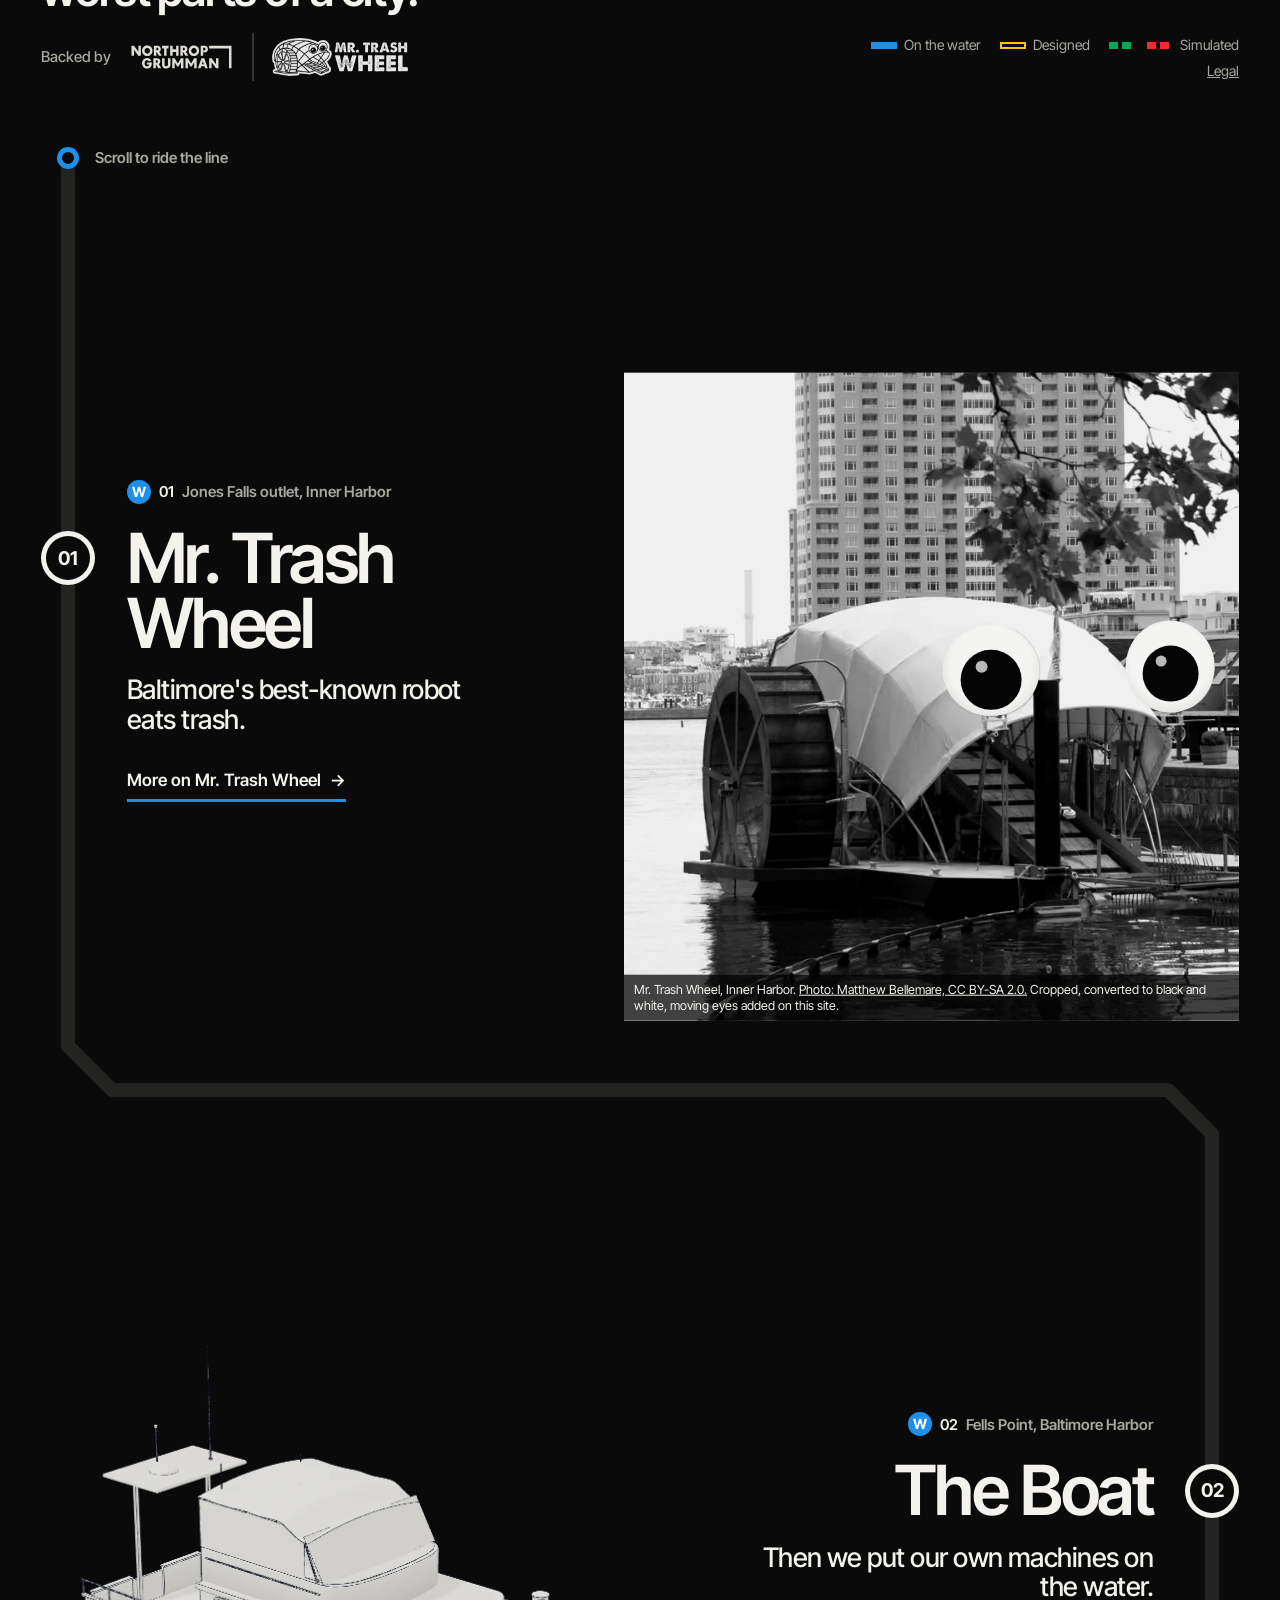
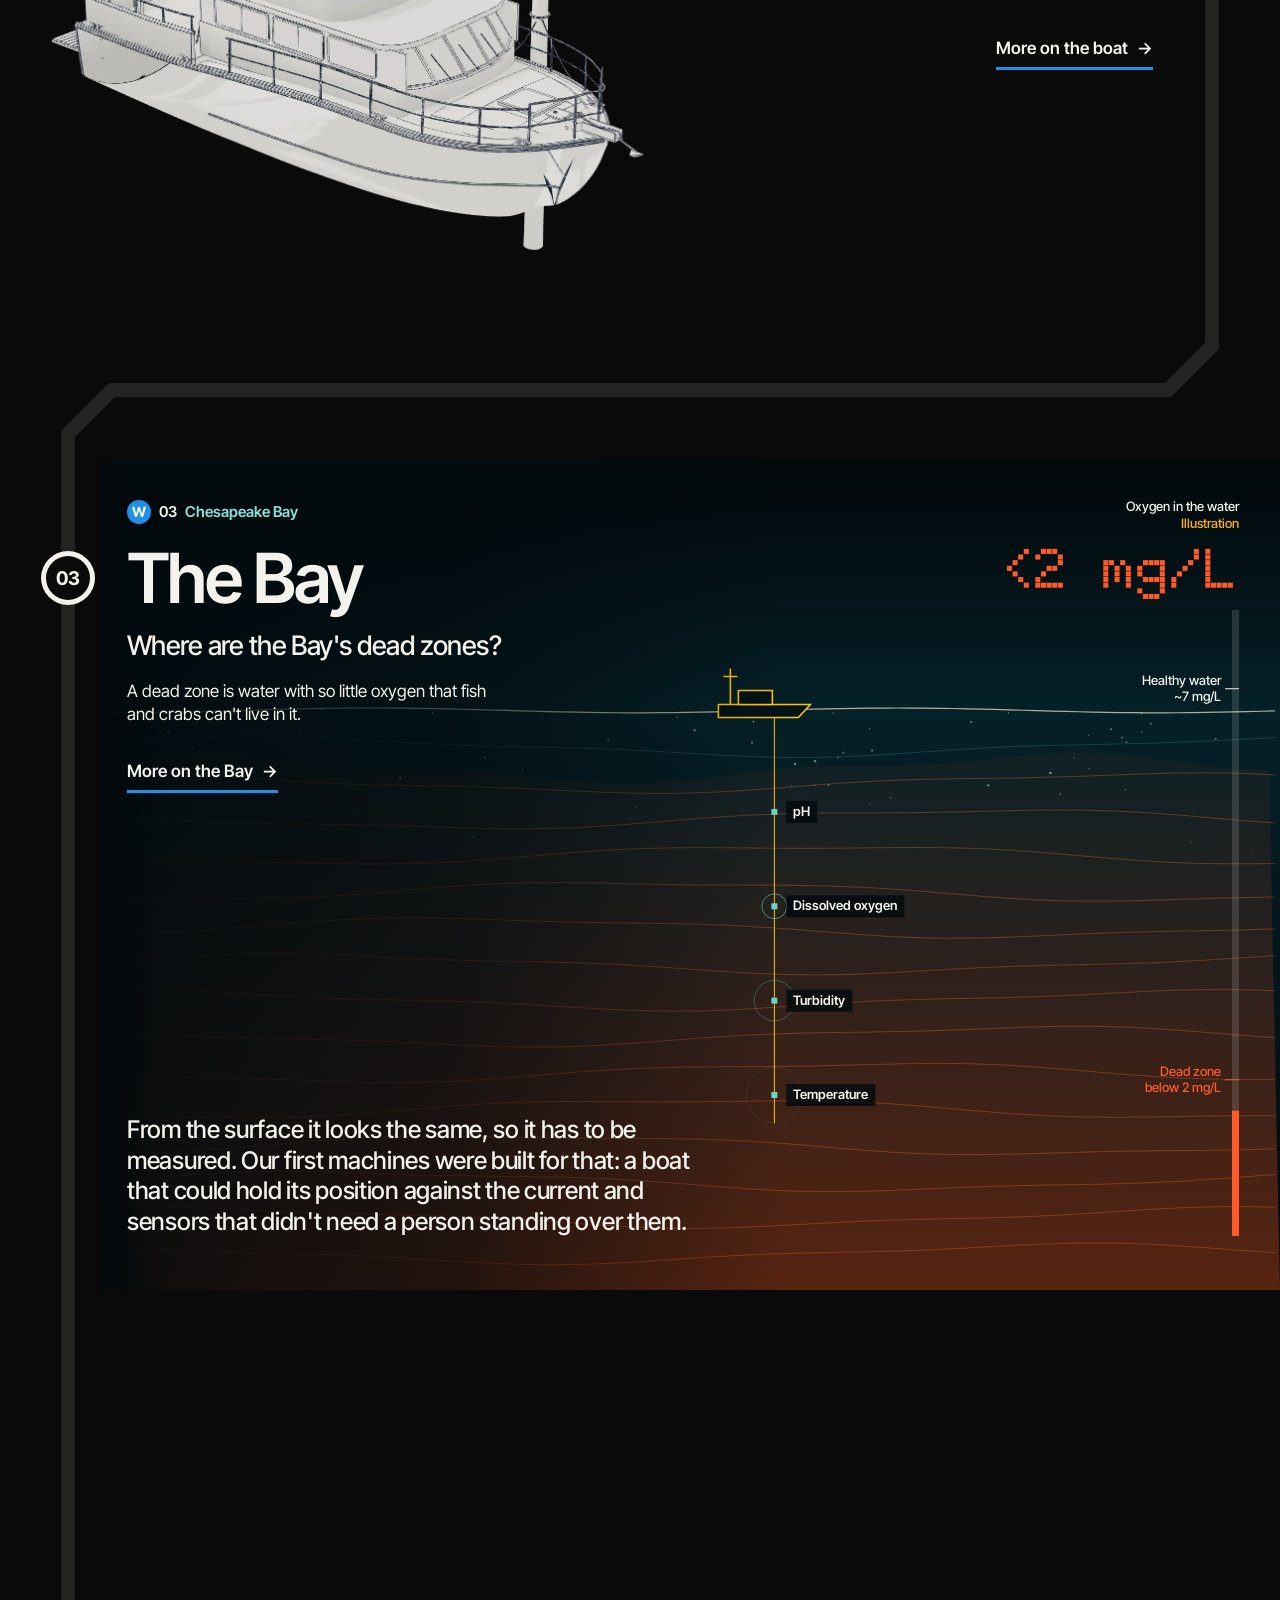
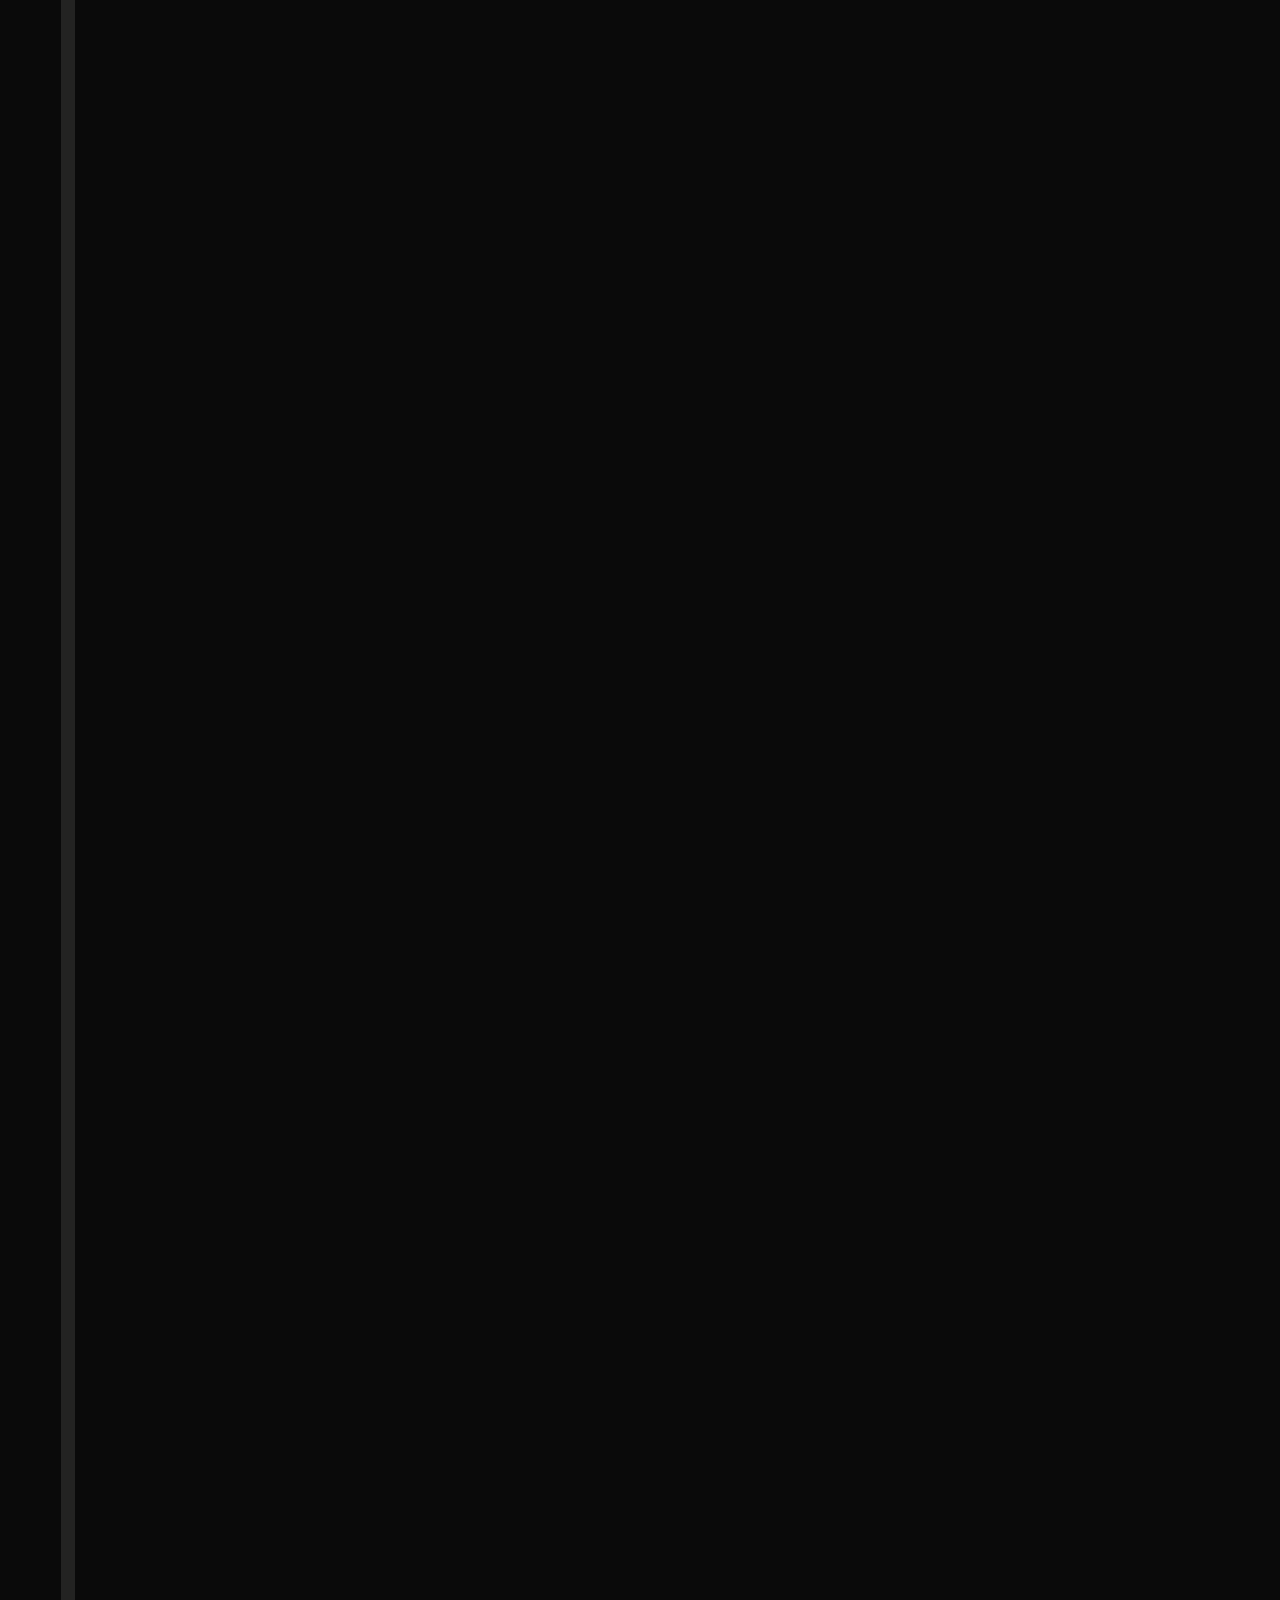
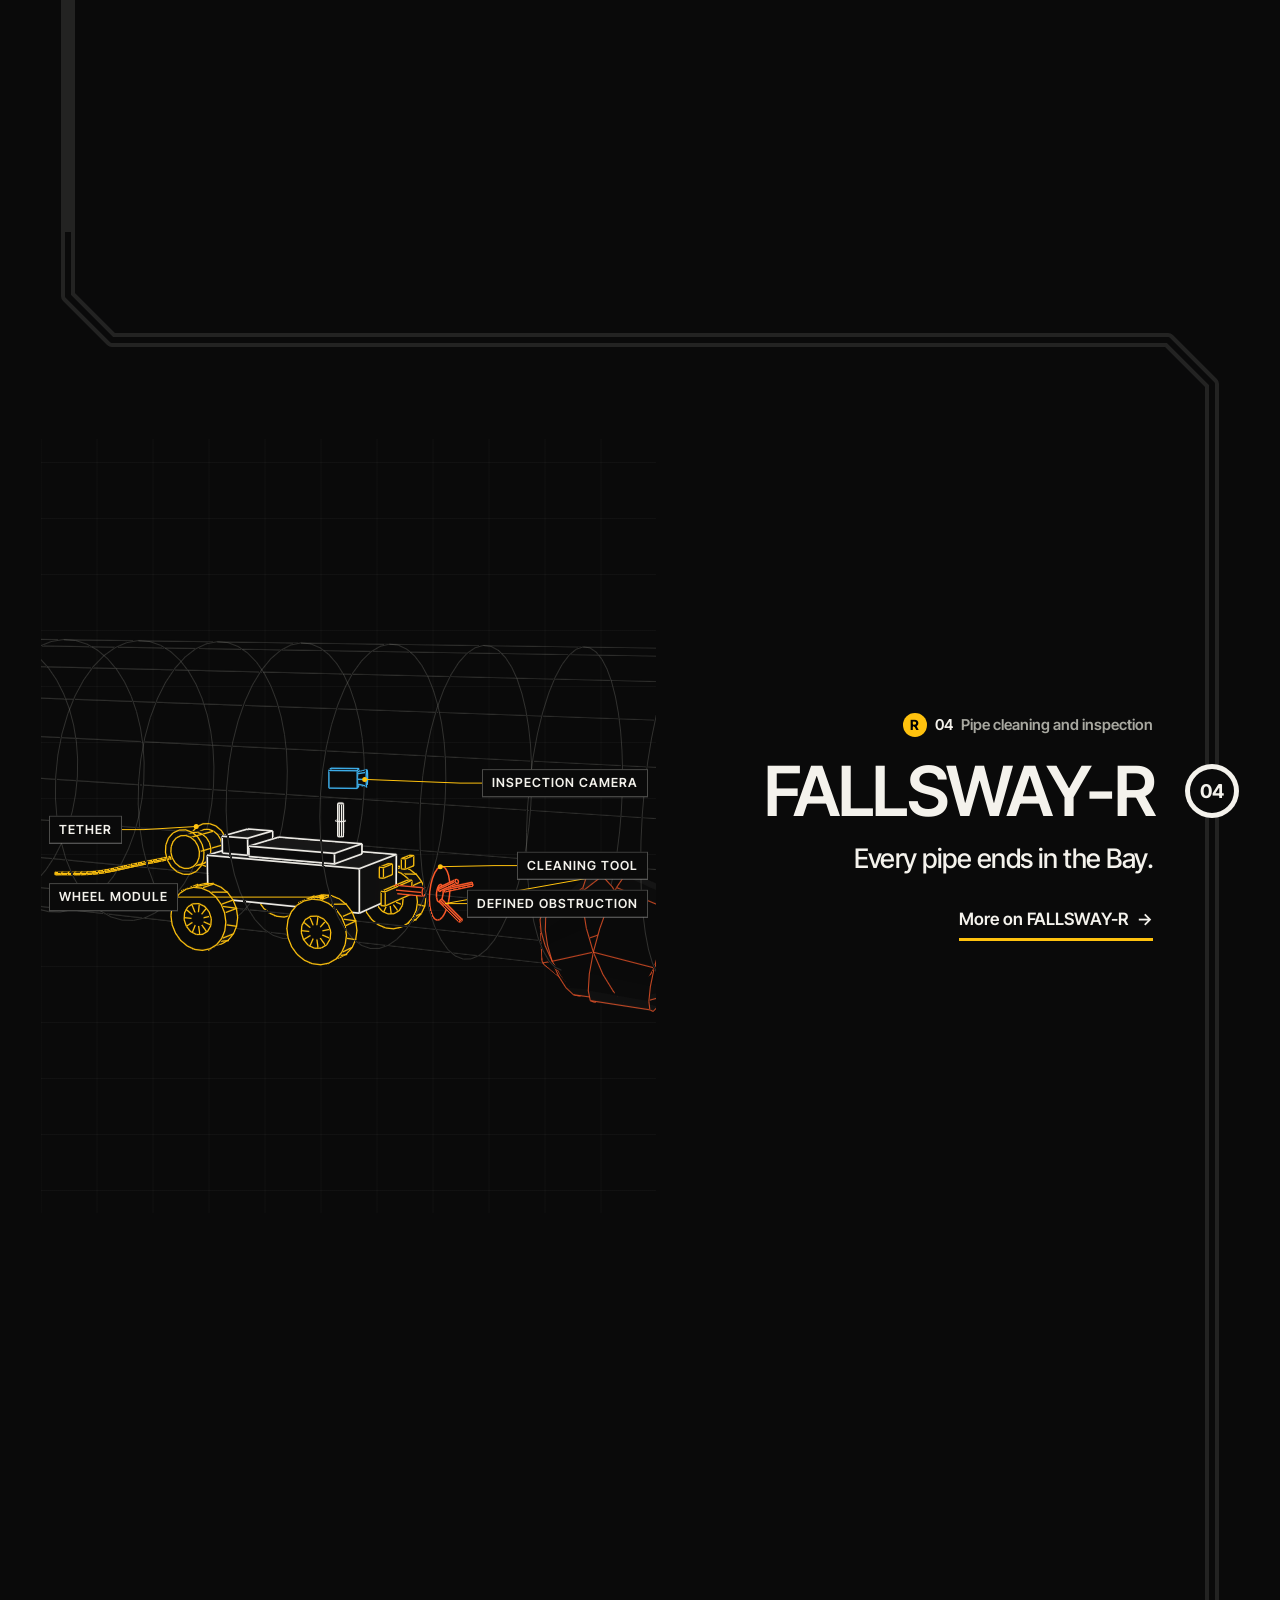
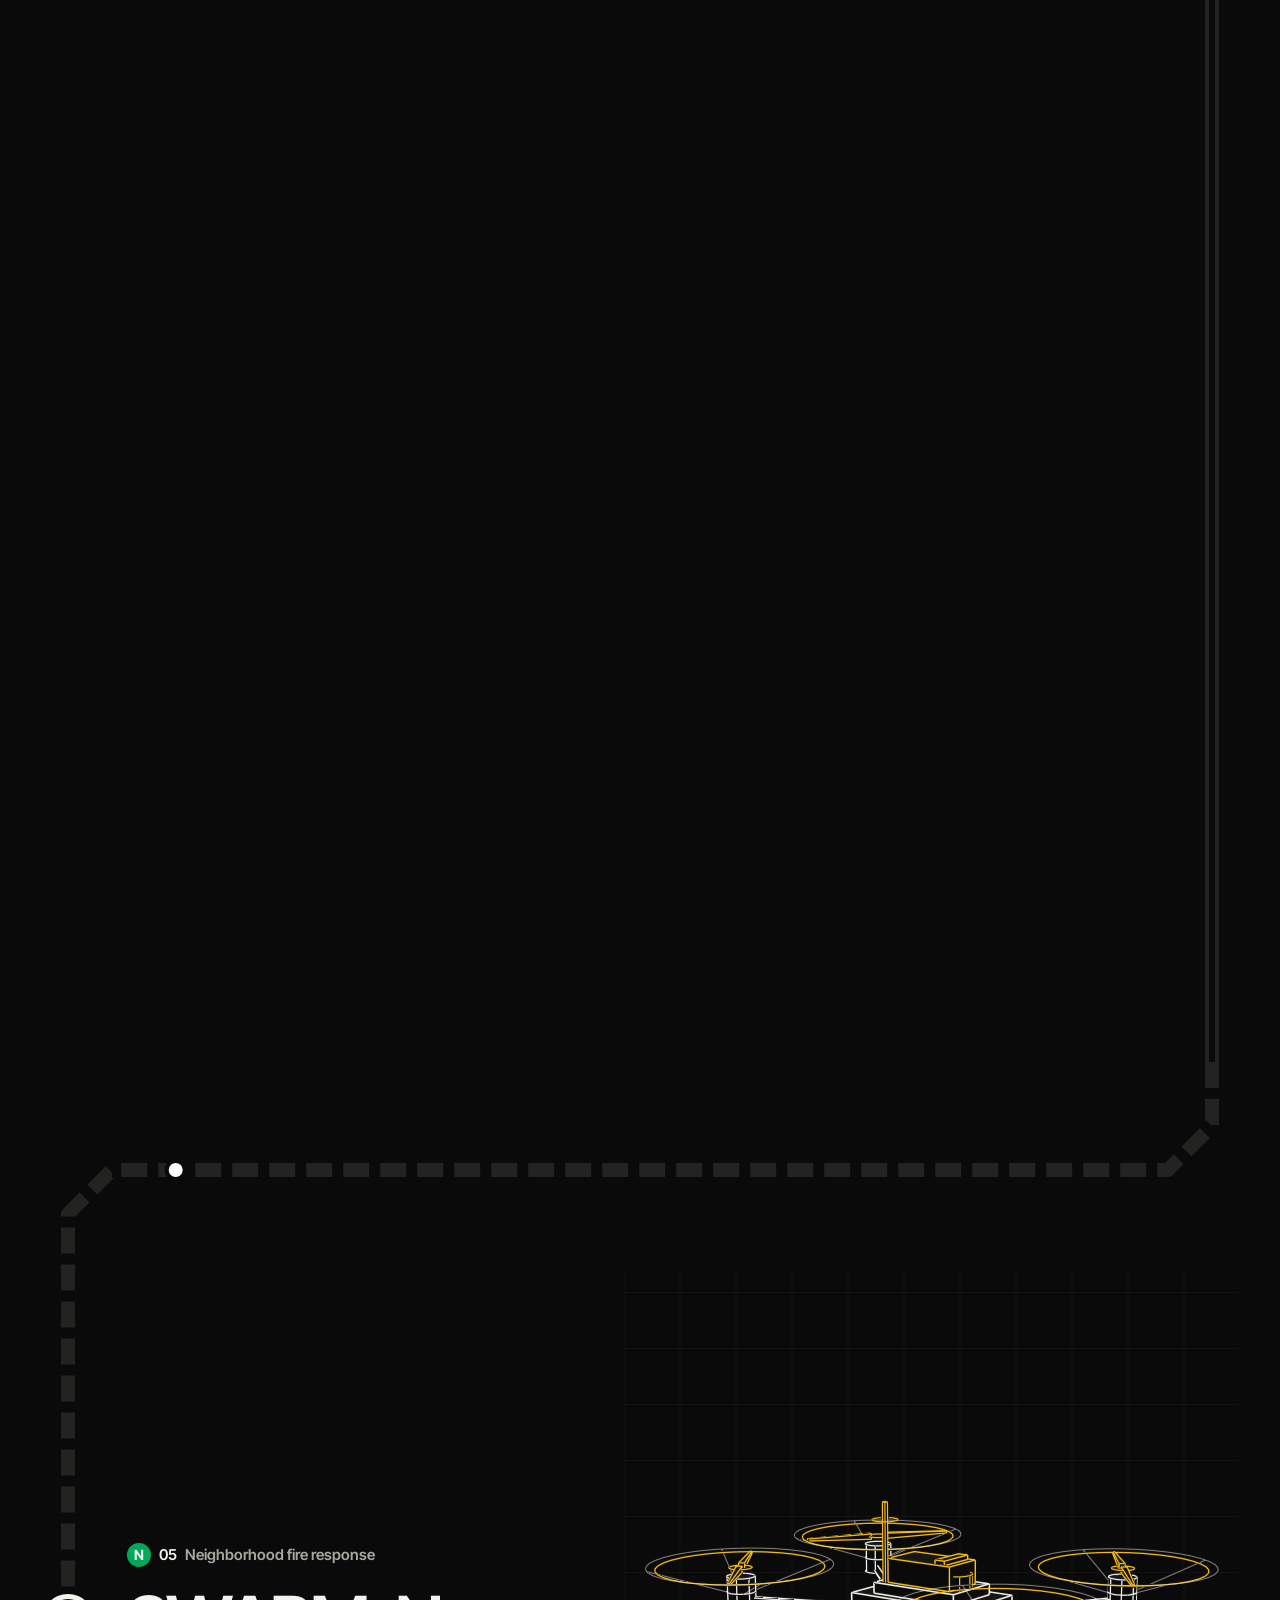
==== commit 77acb98a: "Count visits with PostHog, without cookies PostHog loads on the real site only (not in tests or prev" ====
--- a/index.html
+++ b/index.html
@@ -28,6 +28,11 @@
 <meta name="twitter:image" content="https://baltimoredynamics.com/og.jpg">
 <meta name="twitter:image:alt" content="The Baltimore Dynamics line map: twelve stops from Mr. Trash Wheel to Contact, with the line Machines for the worst parts of a city.">
 <script type="application/ld+json">{"@context": "https://schema.org", "@graph": [{"@type": "Organization", "@id": "https://baltimoredynamics.com/#org", "name": "Baltimore Dynamics", "url": "https://baltimoredynamics.com/", "logo": "https://baltimoredynamics.com/apple-touch-icon.png", "image": "https://baltimoredynamics.com/og.jpg", "description": "Baltimore Dynamics is building rovers for the pipes under the street and aircraft that put water on fires. Backed by Northrop Grumman and Mr. Trash Wheel.", "slogan": "Machines for the worst parts of a city.", "email": "support@narb.cc", "address": {"@type": "PostalAddress", "addressLocality": "Baltimore", "addressRegion": "MD", "addressCountry": "US"}, "contactPoint": {"@type": "ContactPoint", "contactType": "general enquiries", "email": "support@narb.cc"}}, {"@type": "WebSite", "@id": "https://baltimoredynamics.com/#site", "name": "Baltimore Dynamics", "url": "https://baltimoredynamics.com/", "inLanguage": "en-US", "publisher": {"@id": "https://baltimoredynamics.com/#org"}}]}</script>
+<script>/* Visit counts with PostHog. No cookies; nothing is stored on your device. */
+if(location.hostname==='baltimoredynamics.com'&&!/HeadlessChrome/.test(navigator.userAgent)&&!/[?&]qa\b/.test(location.search)){
+!function(t,e){var o,n,p,r;e.__SV||(window.posthog=e,e._i=[],e.init=function(i,s,a){function g(t,e){var o=e.split(".");2==o.length&&(t=t[o[0]],e=o[1]),t[e]=function(){t.push([e].concat(Array.prototype.slice.call(arguments,0)))}}(p=t.createElement("script")).type="text/javascript",p.crossOrigin="anonymous",p.async=!0,p.src=s.api_host.replace(".i.posthog.com","-assets.i.posthog.com")+"/static/array.js",(r=t.getElementsByTagName("script")[0]).parentNode.insertBefore(p,r);var u=e;for(void 0!==a?u=e[a]=[]:a="posthog",u.people=u.people||[],Object.defineProperty(u,"toString",{configurable:!0,enumerable:!0,writable:!0,value:function(t){var e="posthog";return"posthog"!==a&&(e+="."+a),t||(e+=" (stub)"),e}}),Object.defineProperty(u.people,"toString",{configurable:!0,enumerable:!0,writable:!0,value:function(){return u.toString(1)+".people (stub)"}}),o="init capture register register_once register_for_session unregister unregister_for_session getFeatureFlag getFeatureFlagResult isFeatureEnabled reloadFeatureFlags updateEarlyAccessFeatureEnrollment getEarlyAccessFeatures on onFeatureFlags onSessionId getSurveys getActiveMatchingSurveys renderSurvey canRenderSurvey getNextSurveyStep identify setPersonProperties group resetGroups setPersonPropertiesForFlags resetPersonPropertiesForFlags setGroupPropertiesForFlags resetGroupPropertiesForFlags reset get_distinct_id getGroups get_session_id get_session_replay_url alias set_config startSessionRecording stopSessionRecording sessionRecordingStarted captureException loadToolbar get_property getSessionProperty createPersonProfile opt_in_capturing opt_out_capturing has_opted_in_capturing has_opted_out_capturing clear_opt_in_out_capturing debug".split(" "),n=0;n<o.length;n++)g(u,o[n]);e._i.push([i,s,a])},e.__SV=1)}(document,window.posthog||[]);
+posthog.init('phc_r5o6TRxhr3r9KDH5XjuefELsrR8hkZZwXain2DPcM7Lq',{api_host:'https://us.i.posthog.com',defaults:'2026-08-30',persistence:'memory',capture_pageview:false,capture_pageleave:true,disable_session_recording:true,capture_heatmaps:false,capture_dead_clicks:false,capture_performance:false,capture_exceptions:false,disable_surveys:true,respect_dnt:true})}
+</script>
 <script>window.BD_FILM=false</script>
 <script>(function(){var d=document.documentElement,h=location.hash.slice(1);d.classList.add('js');if(/[?&]qa\b/.test(location.search))d.classList.add('qa');if(window.matchMedia&&matchMedia('(prefers-reduced-motion: reduce)').matches)d.classList.add('rm');if(h&&h!=='intro'&&h!=='after-intro')d.classList.add('bdi-off');if(h==='text'||h.indexOf('t-')===0)d.classList.add('plainv');setTimeout(function(){if(!window.BD_READY)d.classList.remove('js')},10000);var o=(/[?&]open=(o\d\d)\b/.exec(location.search)||[])[1]||d.dataset.opener;if(o){d.dataset.op=o;document.write('<link rel="stylesheet" href="openers/'+o+'.css">'+(o==='o11'?'<link rel="preload" as="image" href="shared/img/mtw-cut.webp">':''))}})()</script>
 <link rel="preconnect" href="https://fonts.googleapis.com">
@@ -436,6 +441,7 @@
  <a href="https://www.northropgrumman.com/" rel="noopener"><img src="shared/logos/northrop-grumman.svg" alt="Northrop Grumman" width="1010" height="231" loading="lazy" decoding="async"></a>  <a href="https://www.mrtrashwheel.com/" rel="noopener"><img src="shared/logos/mr-trash-wheel.webp" alt="Mr. Trash Wheel" width="440" height="120" loading="lazy" decoding="async"></a> 
 <p>Baltimore Dynamics systems are in development and have not been flight-tested or field-tested. Machines on this site are shown as drawings and simulations and do not depict existing hardware. Baltimore Dynamics is backed by Northrop Grumman and Mr. Trash Wheel. Other organizations named on this site describe past work and do not imply endorsement. Military service is listed as biography and does not imply endorsement by the U.S. Marine Corps or Department of Defense. This site is not an offer to sell securities. © 2026 Baltimore Dynamics.</p>
 <p>Photograph of Mr. Trash Wheel: <a href="https://commons.wikimedia.org/wiki/File:Mr._Trash_Wheel_(27582099121).jpg" rel="noopener">Matthew Bellemare, CC BY-SA 2.0</a>, cropped and cut out on the first screen, cropped and converted to black and white elsewhere. Map data © OpenStreetMap contributors. Depth data: NOAA ETOPO 2022.</p>
+<p>This site counts visits with PostHog. It sets no cookies and stores nothing on your device.</p>
 <p>Transit map styling is a format only. This company operates no transit service and uses no agency's marks.</p>
 </section>
 <p class="t-end"><a href="#text">Back to the top</a> <a class="t-live" href="#map">Open the animated site</a></p>
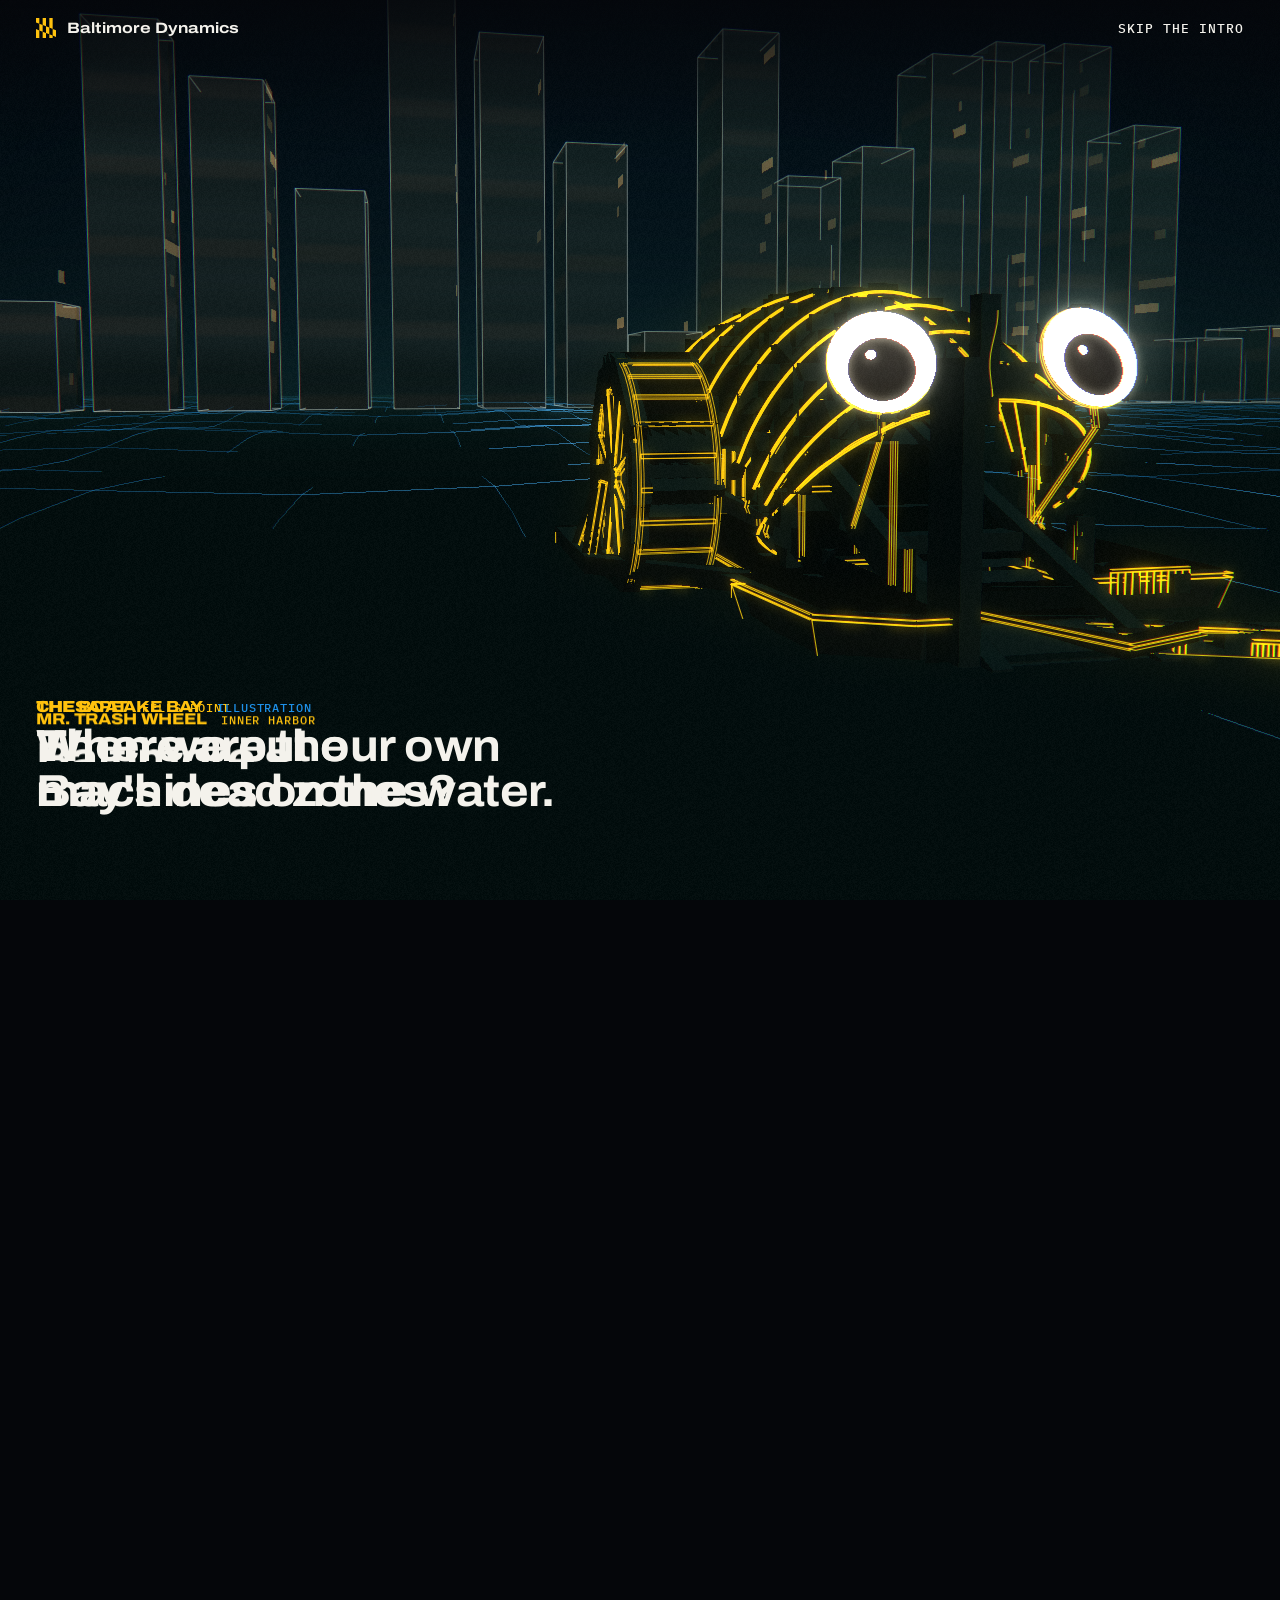
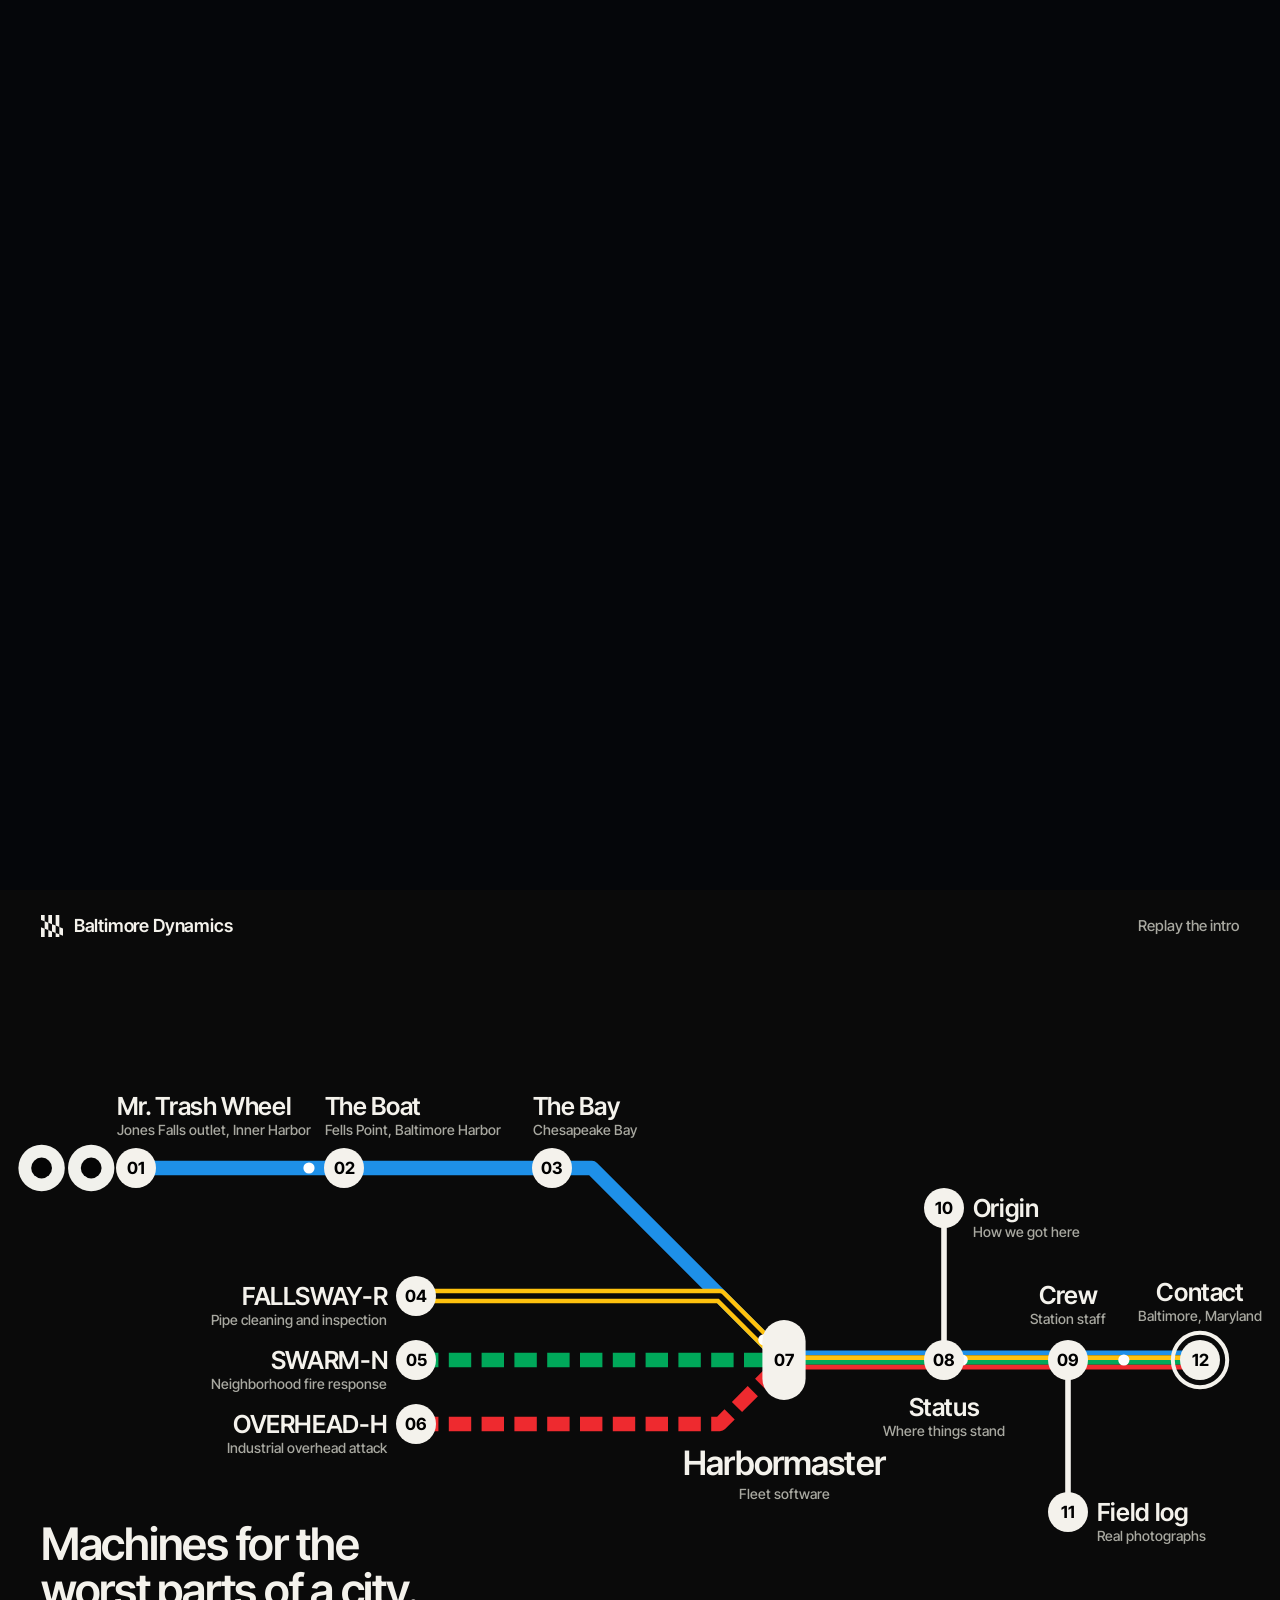
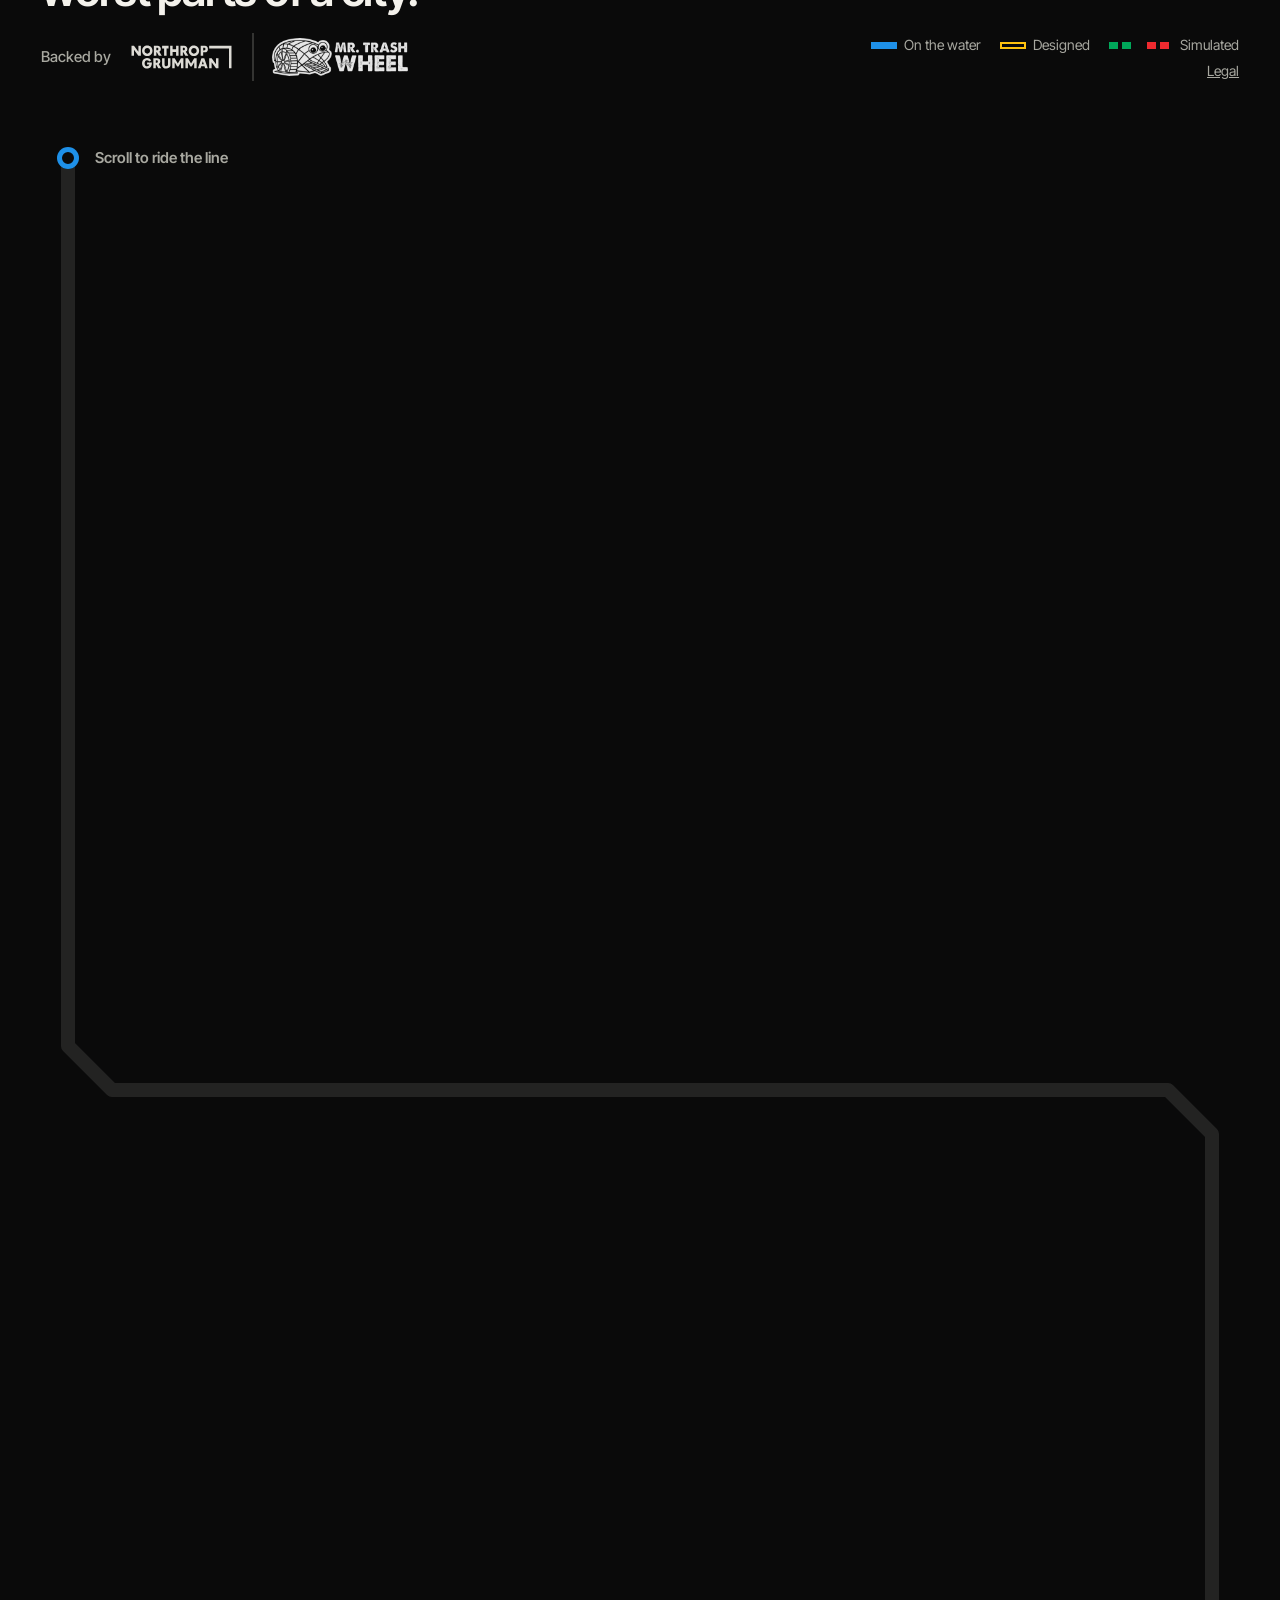
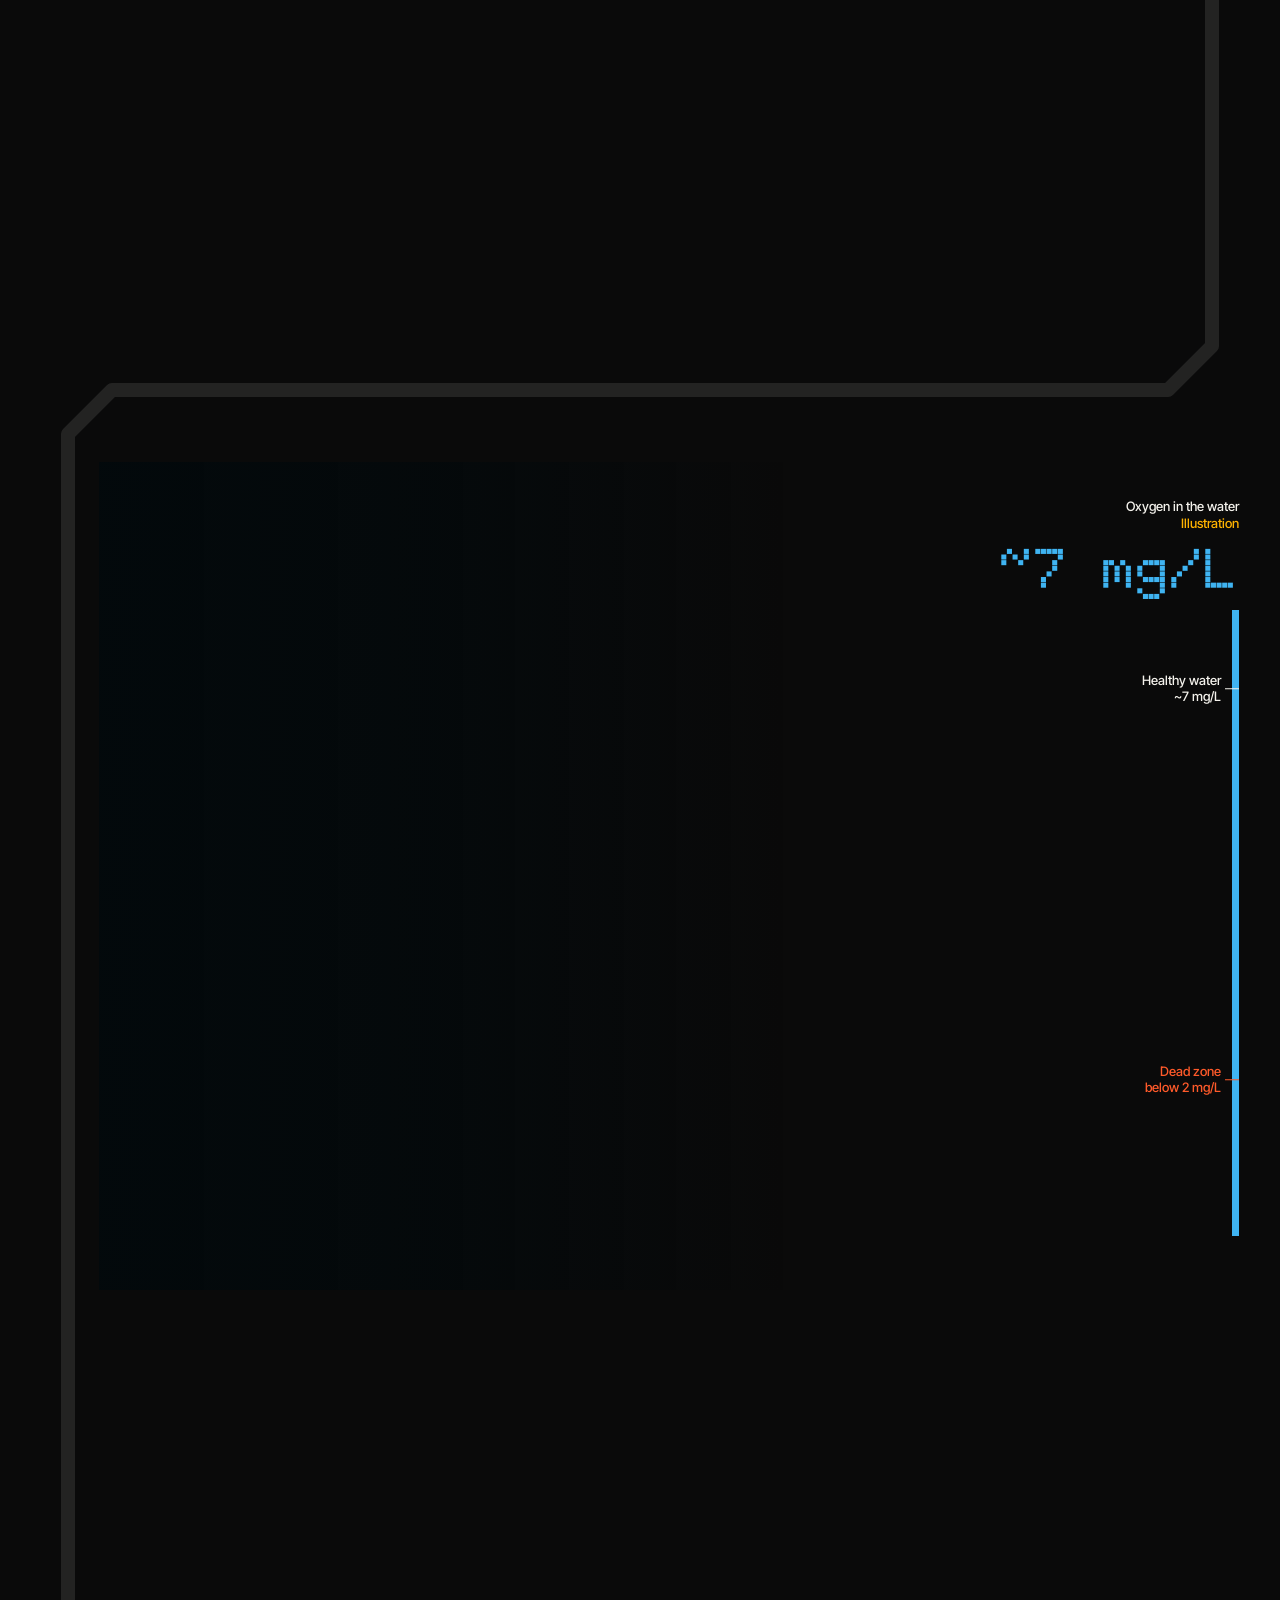
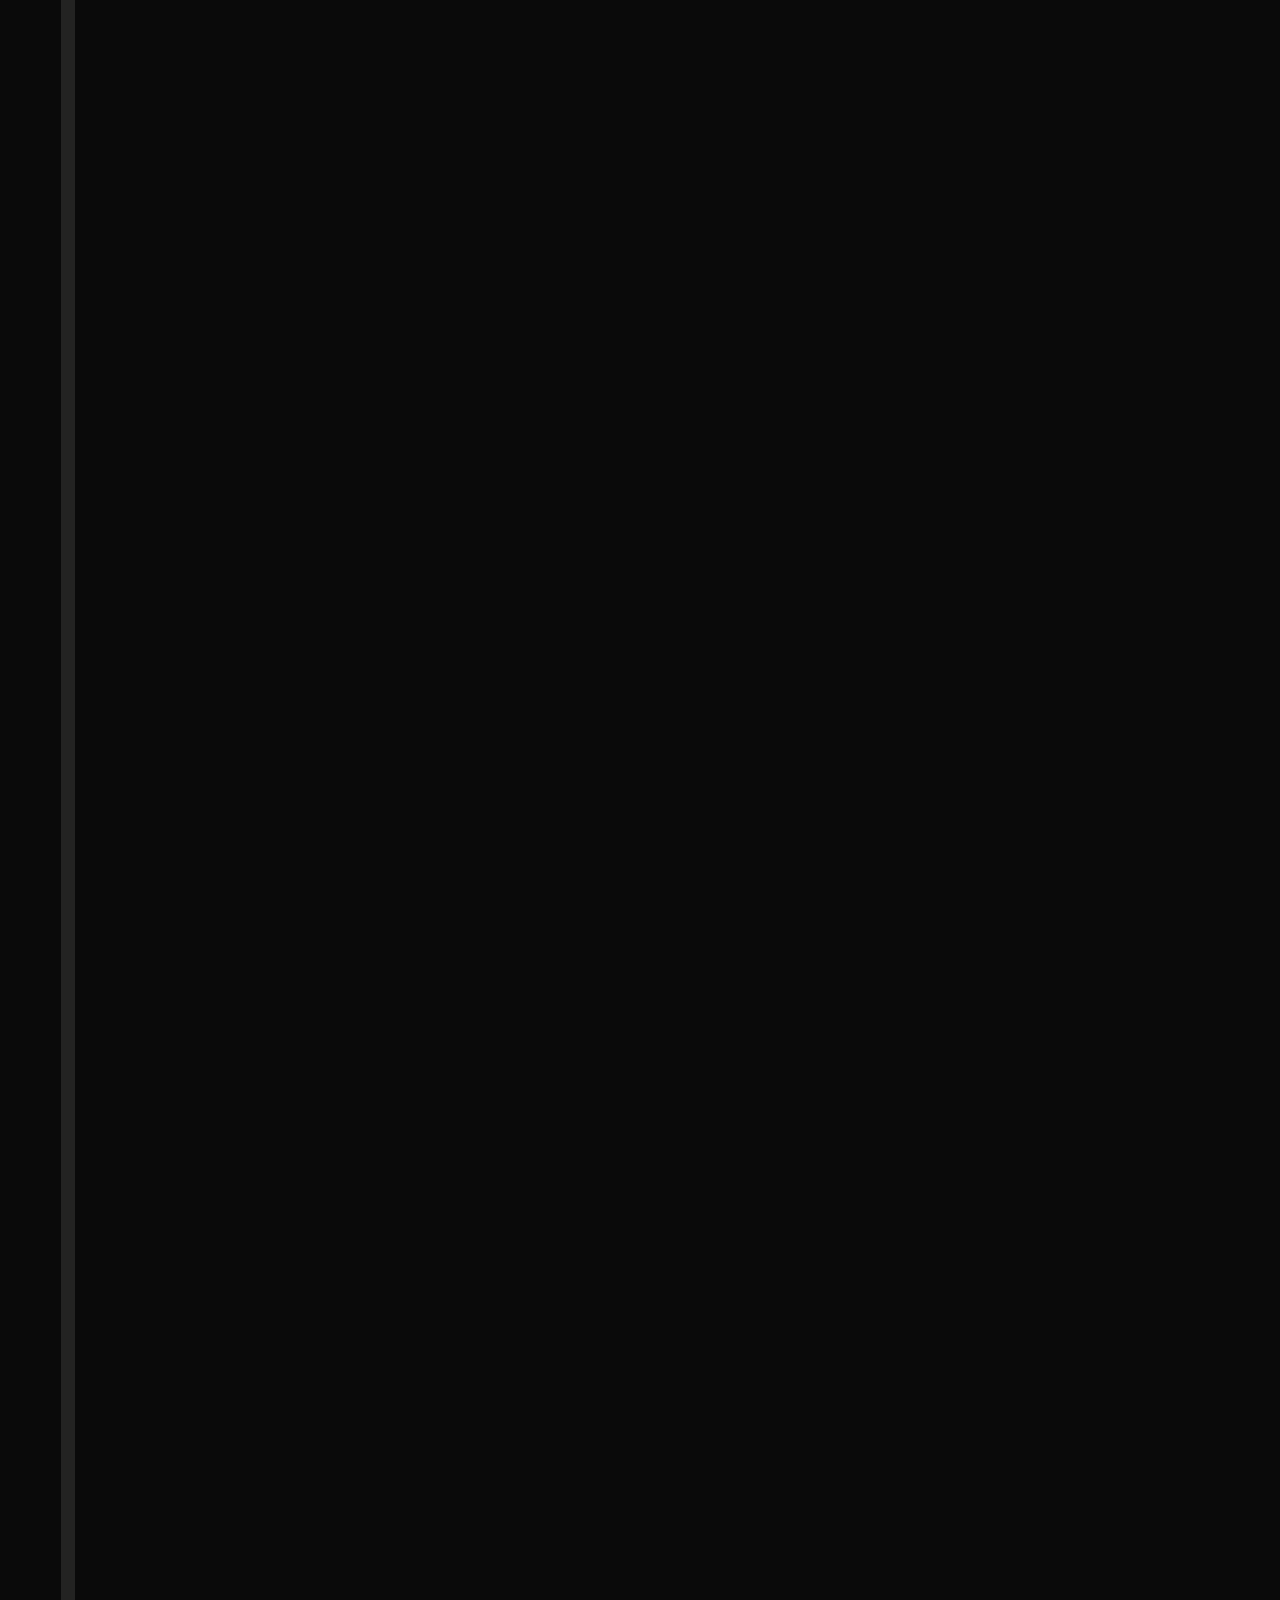
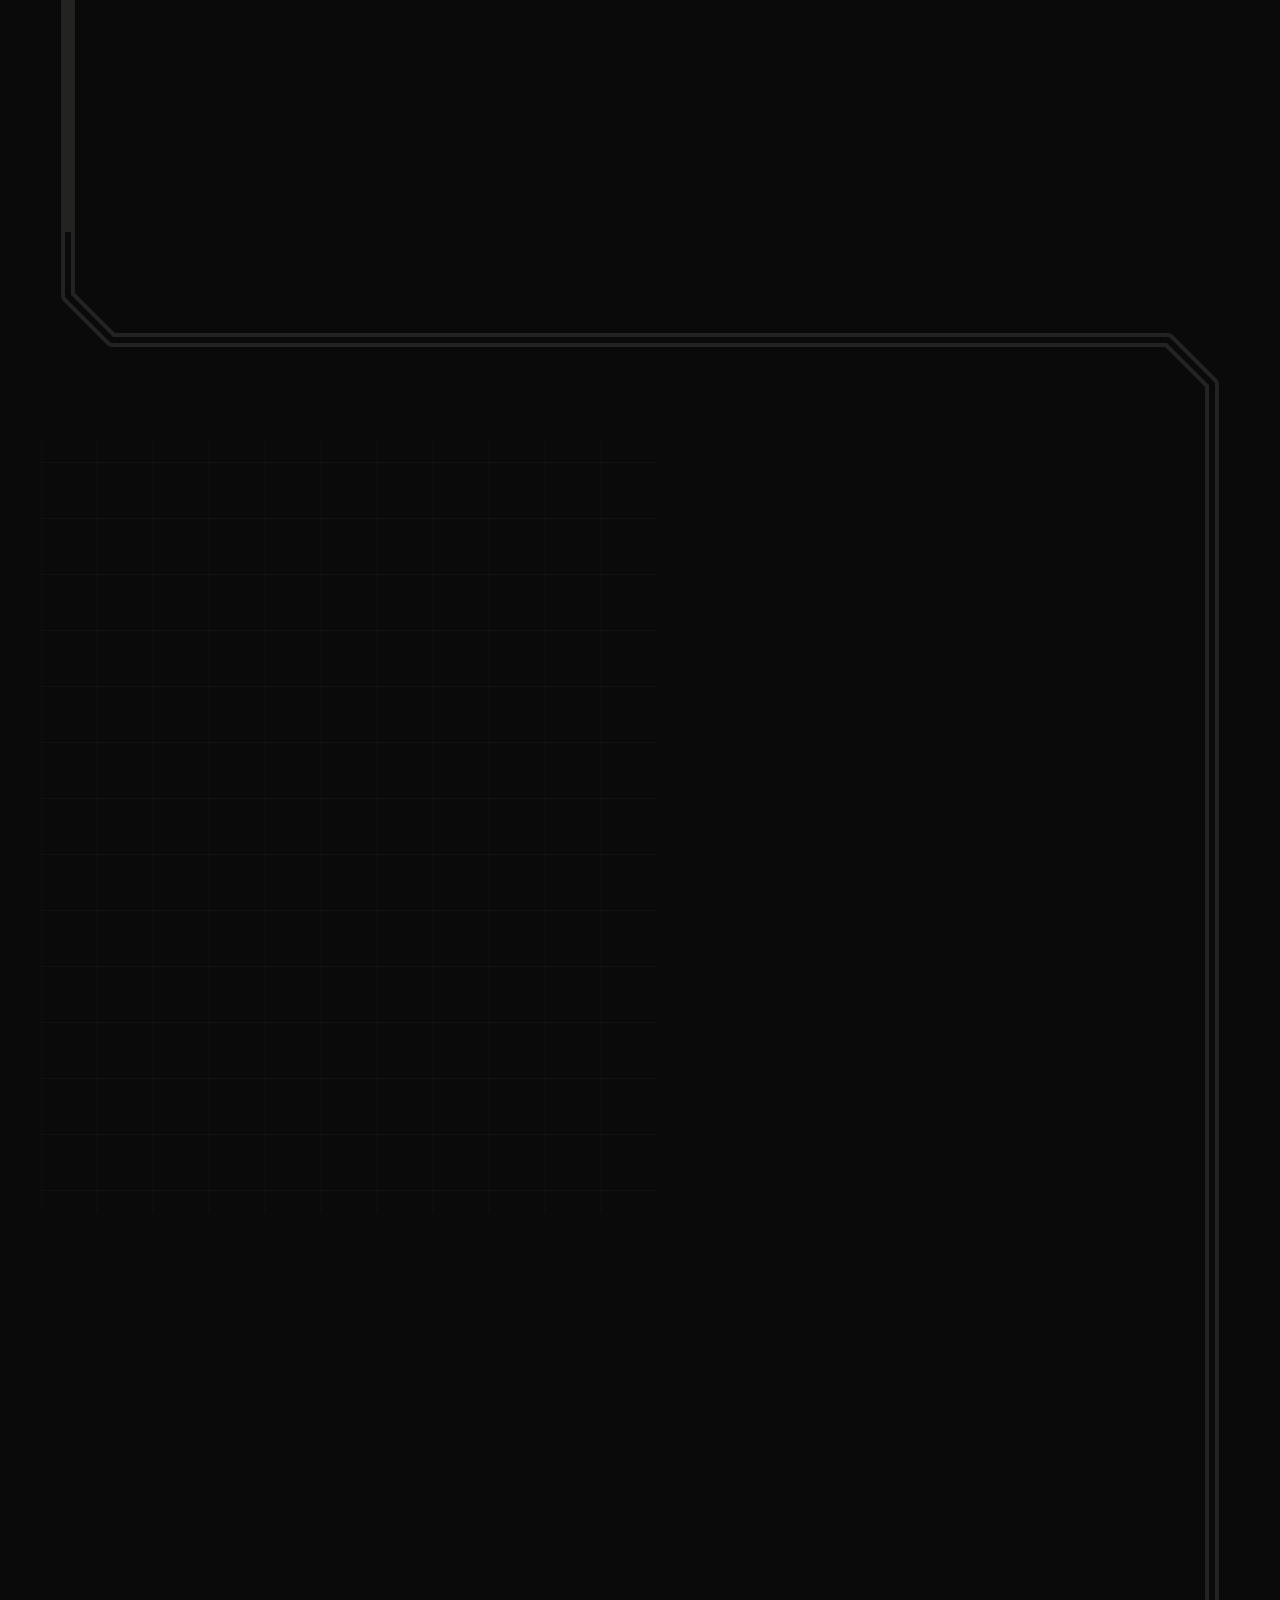
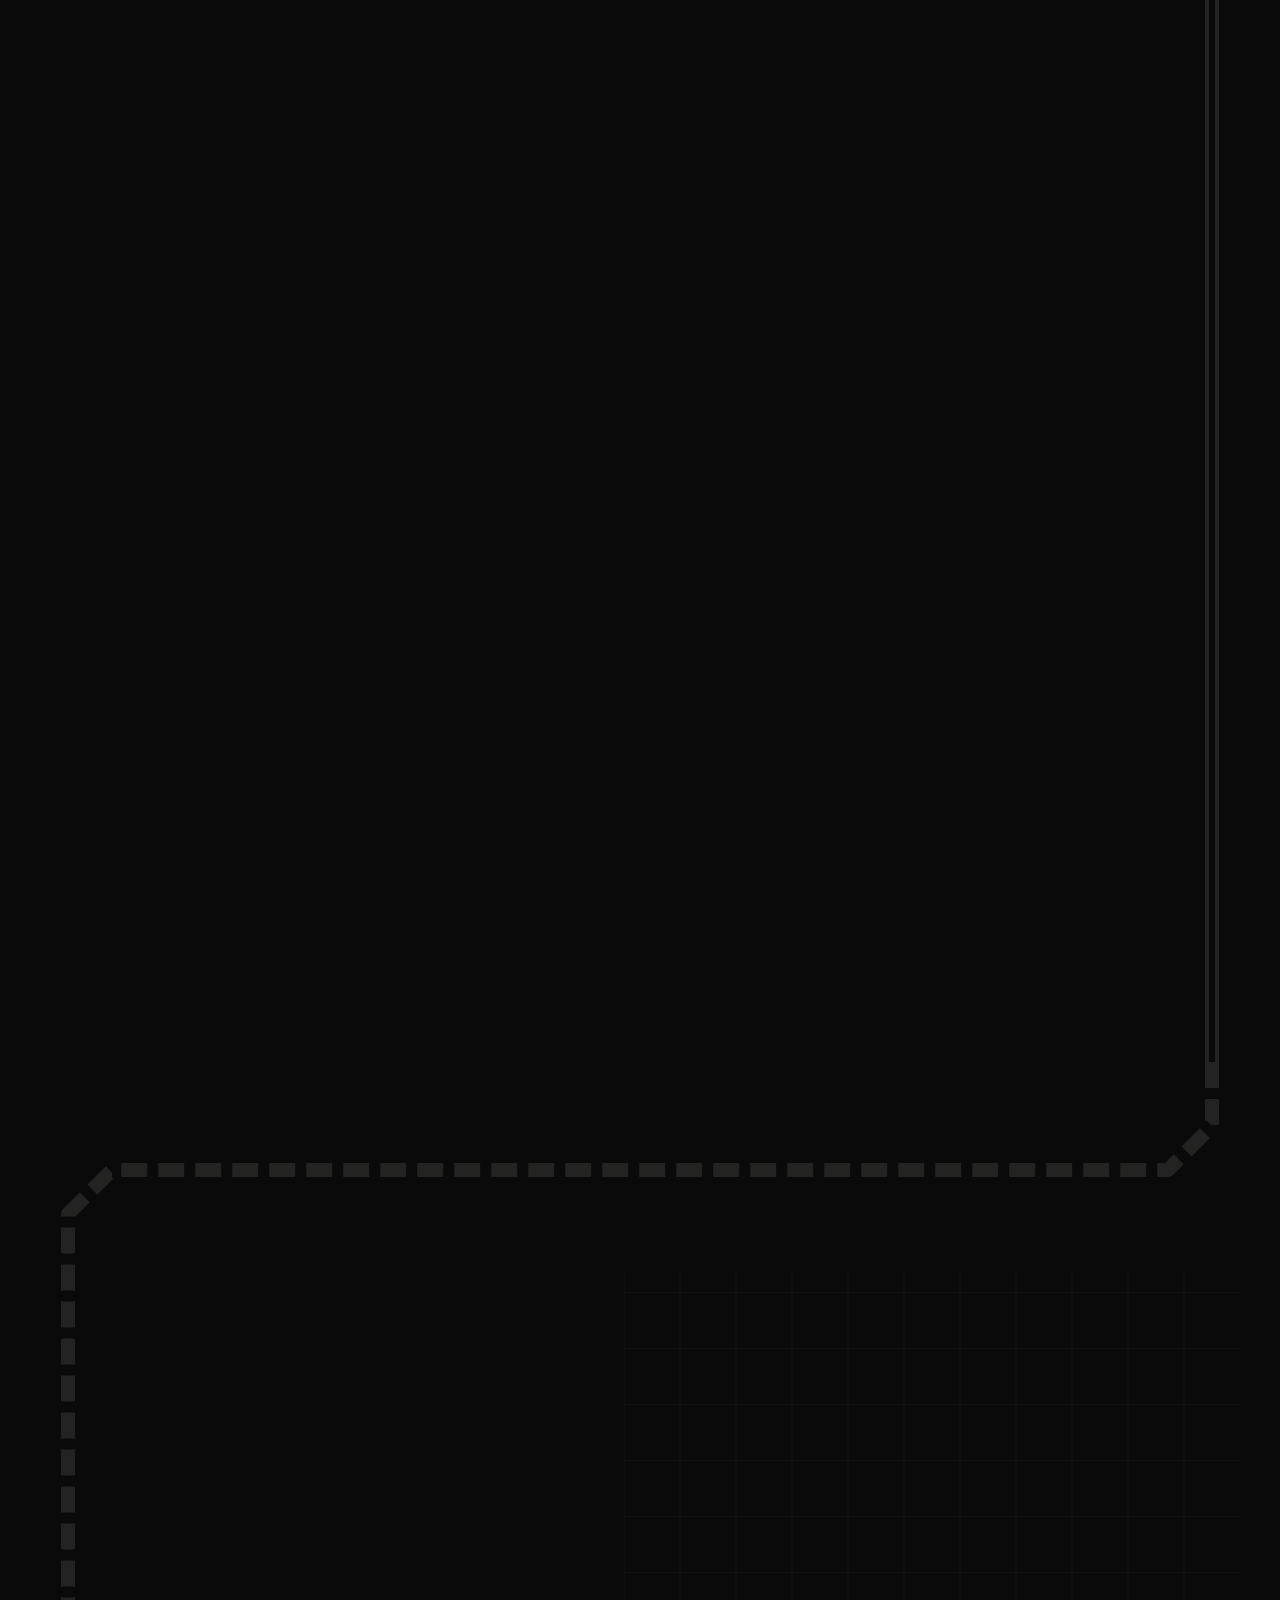
==== commit f328c185: "Send PostHog visits through the site's own proxy address e.baltimoredynamics.com is PostHog's manage" ====
--- a/index.html
+++ b/index.html
@@ -31,7 +31,7 @@
 <script>/* Visit counts with PostHog. No cookies; nothing is stored on your device. */
 if(location.hostname==='baltimoredynamics.com'&&!/HeadlessChrome/.test(navigator.userAgent)&&!/[?&]qa\b/.test(location.search)){
 !function(t,e){var o,n,p,r;e.__SV||(window.posthog=e,e._i=[],e.init=function(i,s,a){function g(t,e){var o=e.split(".");2==o.length&&(t=t[o[0]],e=o[1]),t[e]=function(){t.push([e].concat(Array.prototype.slice.call(arguments,0)))}}(p=t.createElement("script")).type="text/javascript",p.crossOrigin="anonymous",p.async=!0,p.src=s.api_host.replace(".i.posthog.com","-assets.i.posthog.com")+"/static/array.js",(r=t.getElementsByTagName("script")[0]).parentNode.insertBefore(p,r);var u=e;for(void 0!==a?u=e[a]=[]:a="posthog",u.people=u.people||[],Object.defineProperty(u,"toString",{configurable:!0,enumerable:!0,writable:!0,value:function(t){var e="posthog";return"posthog"!==a&&(e+="."+a),t||(e+=" (stub)"),e}}),Object.defineProperty(u.people,"toString",{configurable:!0,enumerable:!0,writable:!0,value:function(){return u.toString(1)+".people (stub)"}}),o="init capture register register_once register_for_session unregister unregister_for_session getFeatureFlag getFeatureFlagResult isFeatureEnabled reloadFeatureFlags updateEarlyAccessFeatureEnrollment getEarlyAccessFeatures on onFeatureFlags onSessionId getSurveys getActiveMatchingSurveys renderSurvey canRenderSurvey getNextSurveyStep identify setPersonProperties group resetGroups setPersonPropertiesForFlags resetPersonPropertiesForFlags setGroupPropertiesForFlags resetGroupPropertiesForFlags reset get_distinct_id getGroups get_session_id get_session_replay_url alias set_config startSessionRecording stopSessionRecording sessionRecordingStarted captureException loadToolbar get_property getSessionProperty createPersonProfile opt_in_capturing opt_out_capturing has_opted_in_capturing has_opted_out_capturing clear_opt_in_out_capturing debug".split(" "),n=0;n<o.length;n++)g(u,o[n]);e._i.push([i,s,a])},e.__SV=1)}(document,window.posthog||[]);
-posthog.init('phc_r5o6TRxhr3r9KDH5XjuefELsrR8hkZZwXain2DPcM7Lq',{api_host:'https://us.i.posthog.com',defaults:'2026-08-30',persistence:'memory',capture_pageview:false,capture_pageleave:true,disable_session_recording:true,capture_heatmaps:false,capture_dead_clicks:false,capture_performance:false,capture_exceptions:false,disable_surveys:true,respect_dnt:true})}
+posthog.init('phc_r5o6TRxhr3r9KDH5XjuefELsrR8hkZZwXain2DPcM7Lq',{api_host:'https://e.baltimoredynamics.com',ui_host:'https://us.posthog.com',defaults:'2026-08-30',persistence:'memory',capture_pageview:false,capture_pageleave:true,disable_session_recording:true,capture_heatmaps:false,capture_dead_clicks:false,capture_performance:false,capture_exceptions:false,disable_surveys:true,respect_dnt:true})}
 </script>
 <script>window.BD_FILM=false</script>
 <script>(function(){var d=document.documentElement,h=location.hash.slice(1);d.classList.add('js');if(/[?&]qa\b/.test(location.search))d.classList.add('qa');if(window.matchMedia&&matchMedia('(prefers-reduced-motion: reduce)').matches)d.classList.add('rm');if(h&&h!=='intro'&&h!=='after-intro')d.classList.add('bdi-off');if(h==='text'||h.indexOf('t-')===0)d.classList.add('plainv');setTimeout(function(){if(!window.BD_READY)d.classList.remove('js')},10000);var o=(/[?&]open=(o\d\d)\b/.exec(location.search)||[])[1]||d.dataset.opener;if(o){d.dataset.op=o;document.write('<link rel="stylesheet" href="openers/'+o+'.css">'+(o==='o11'?'<link rel="preload" as="image" href="shared/img/mtw-cut.webp">':''))}})()</script>
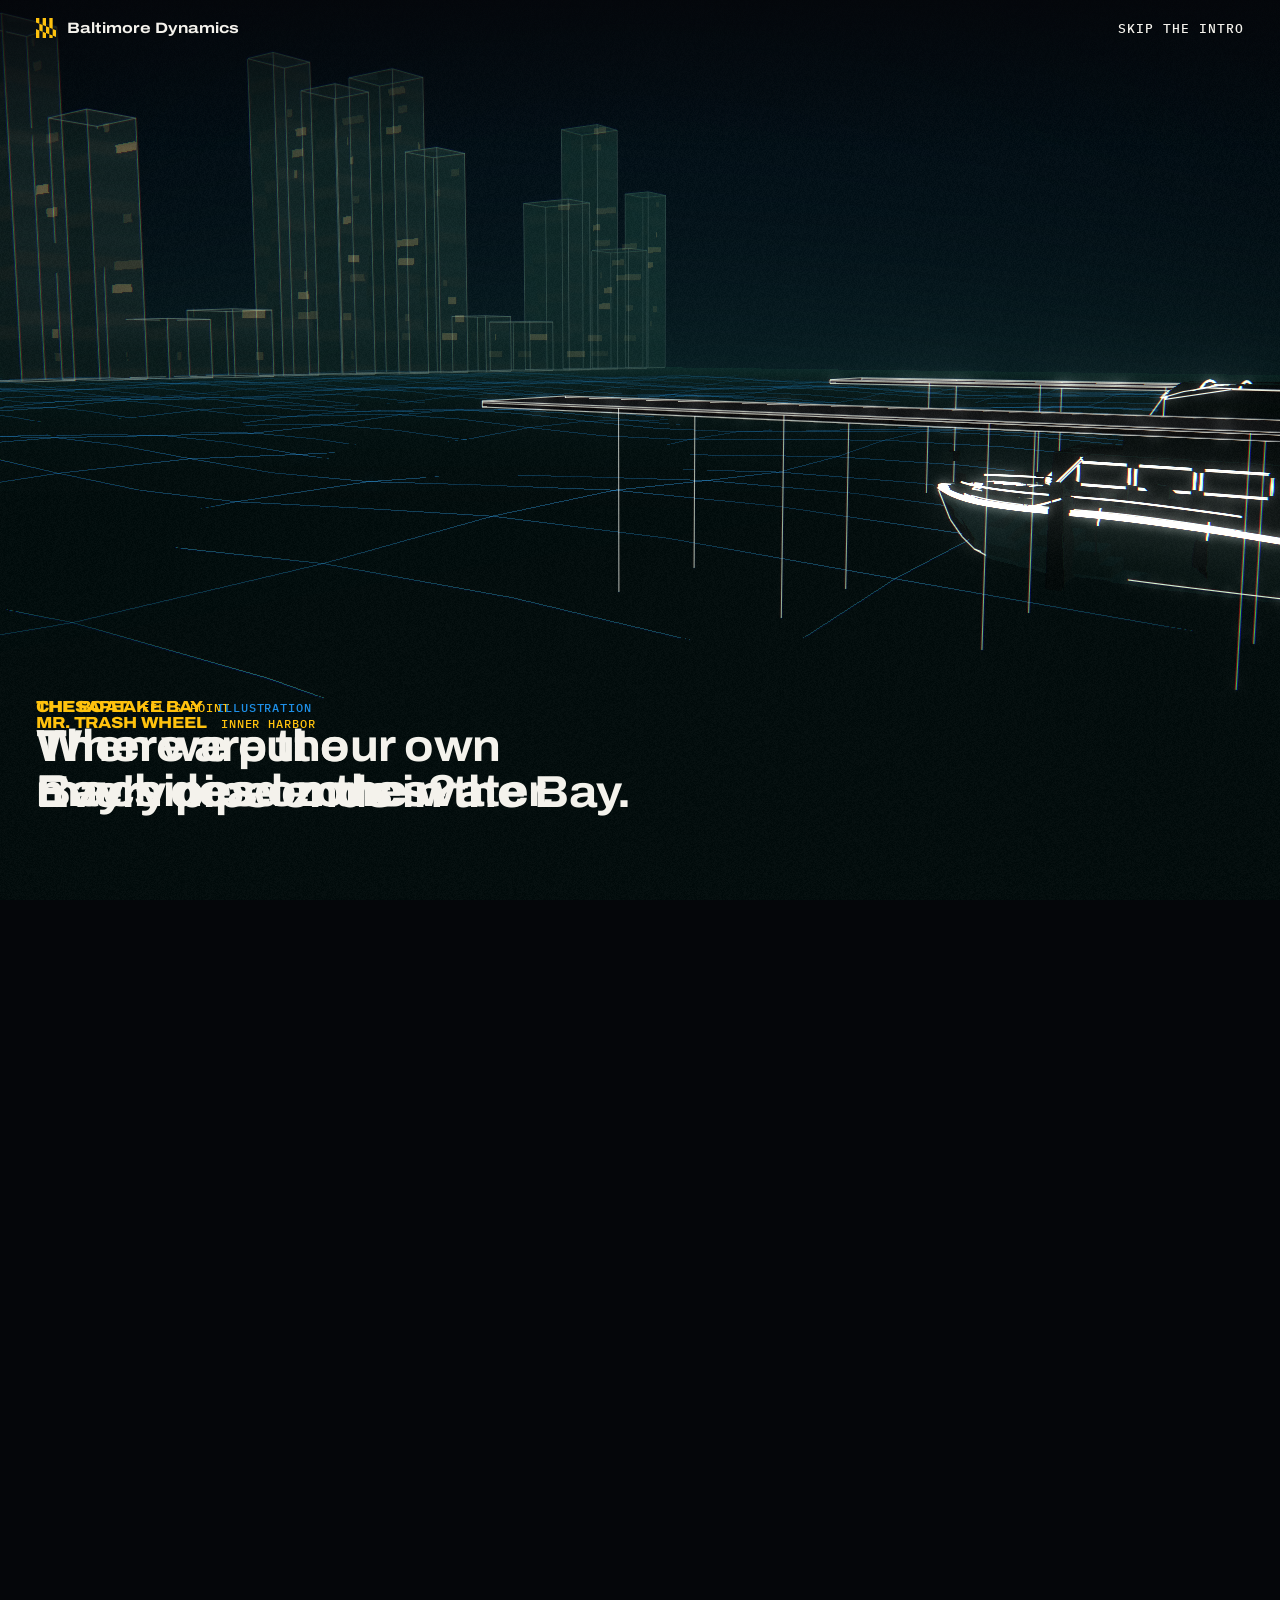
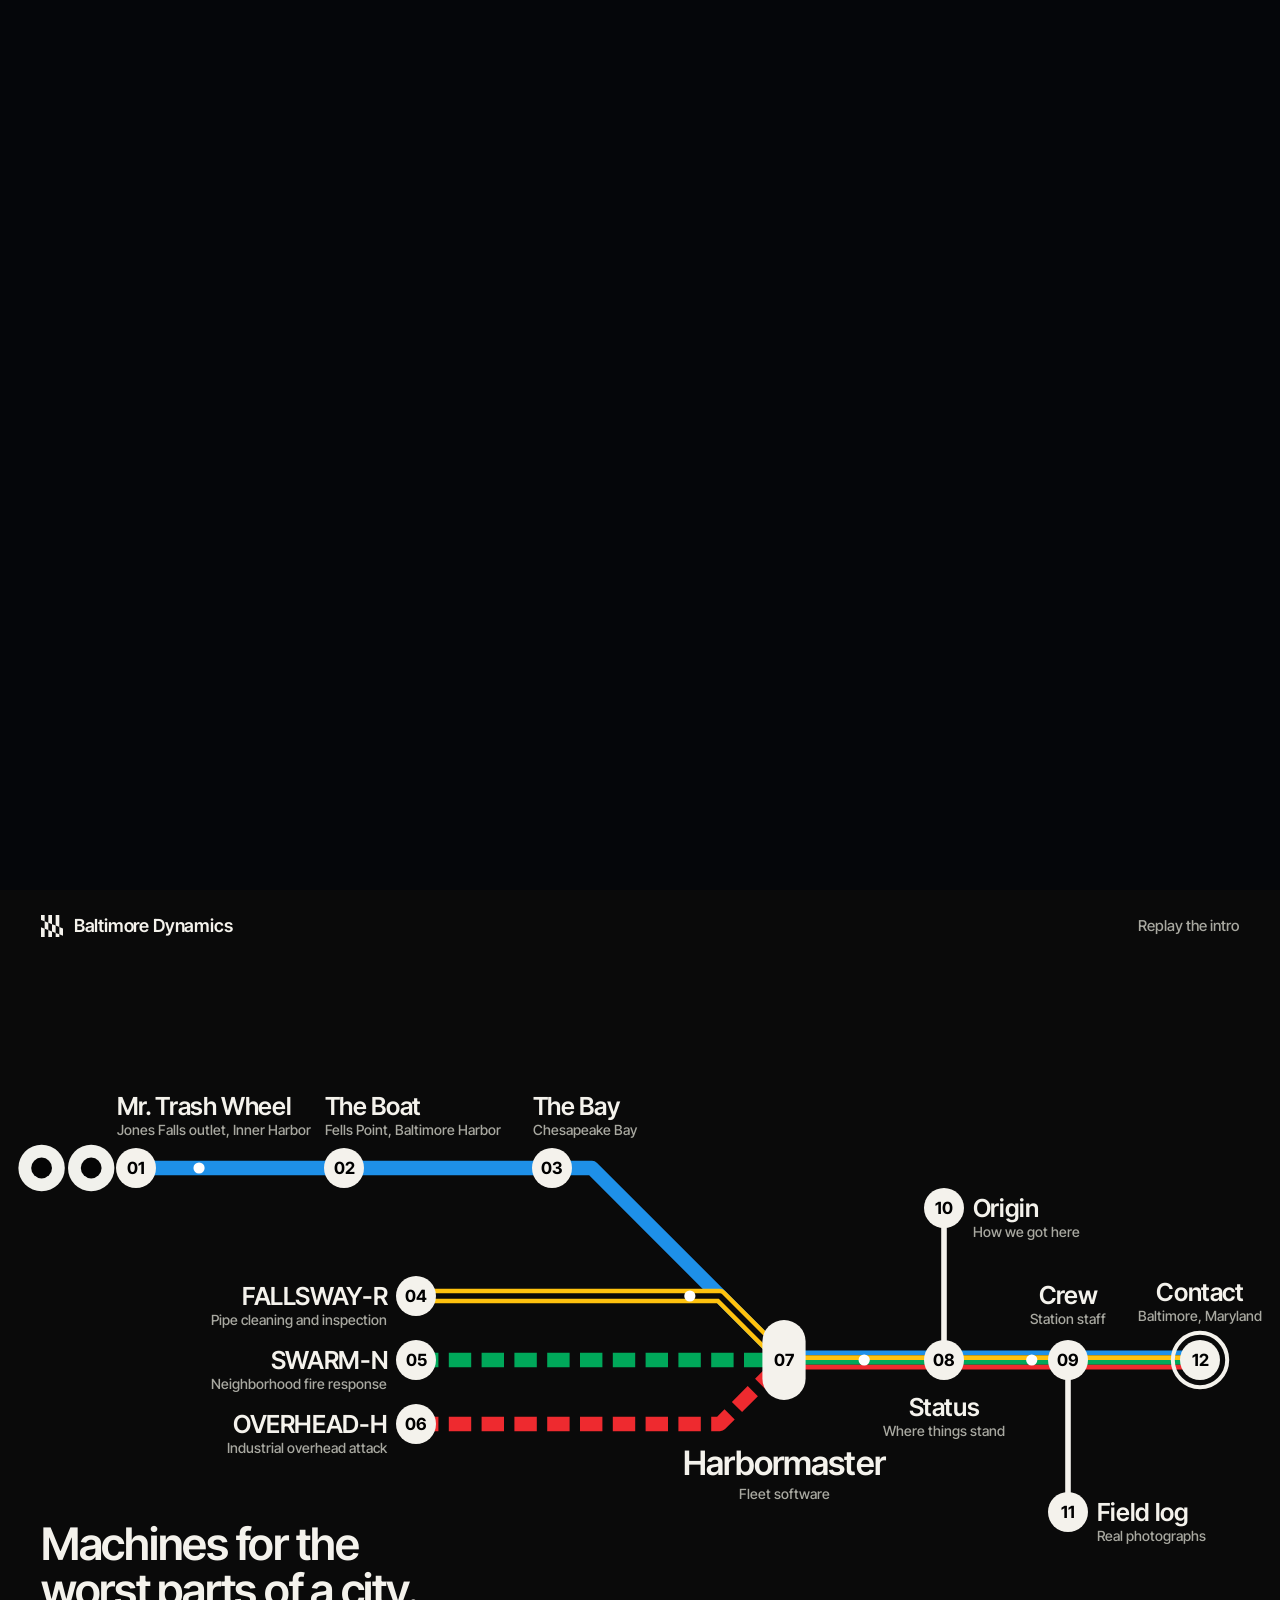
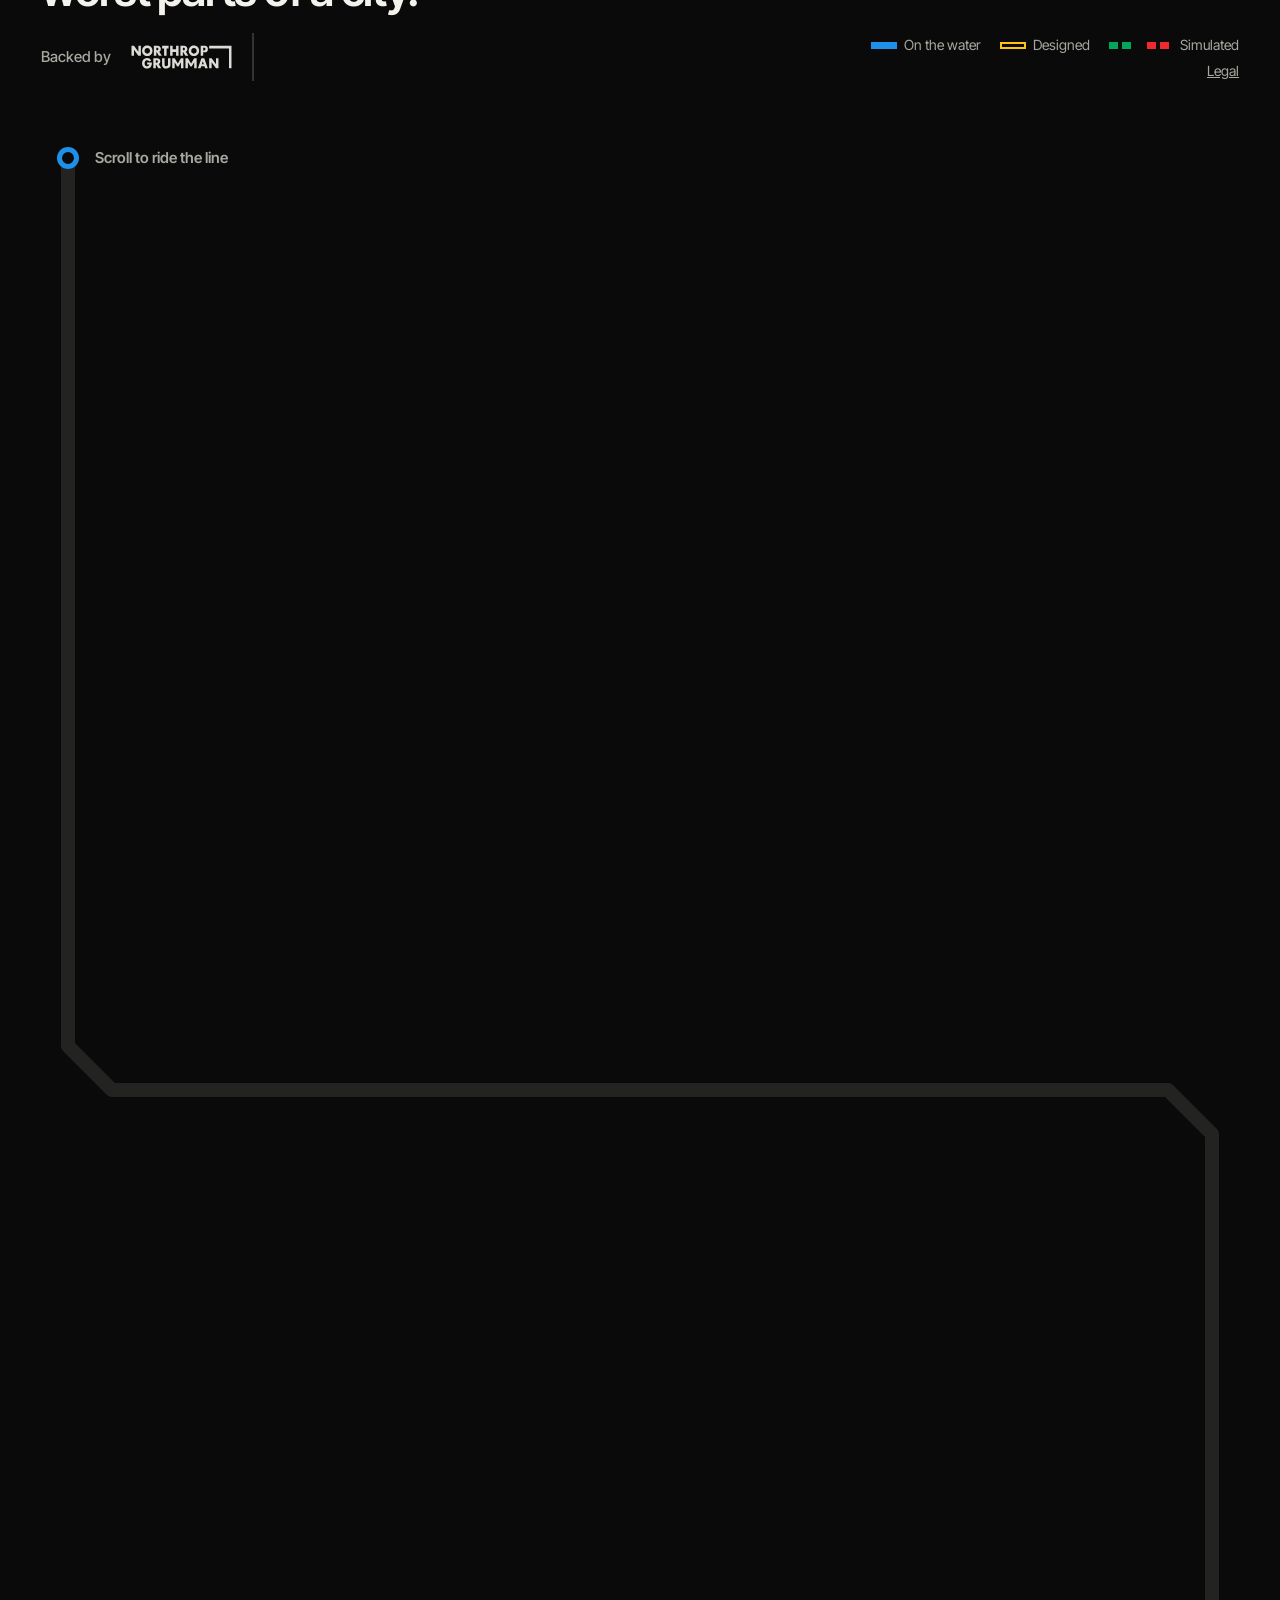
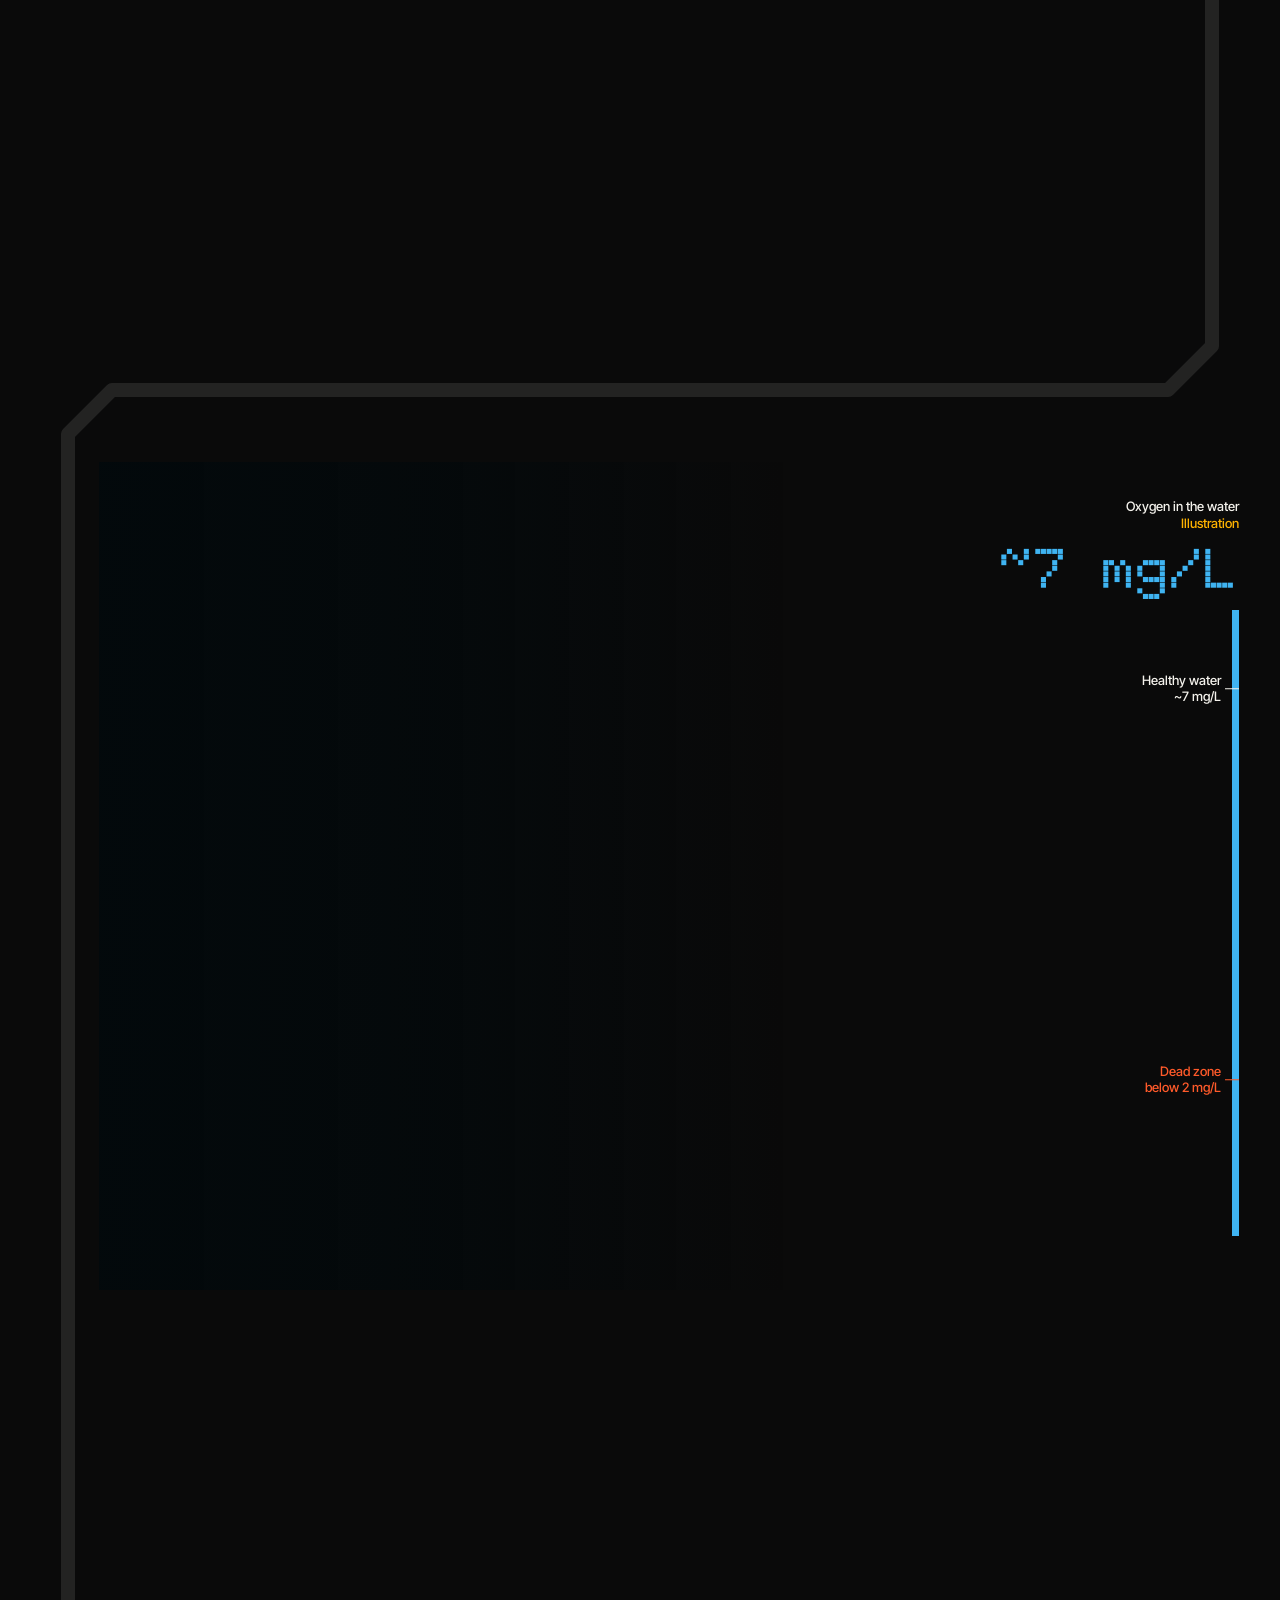
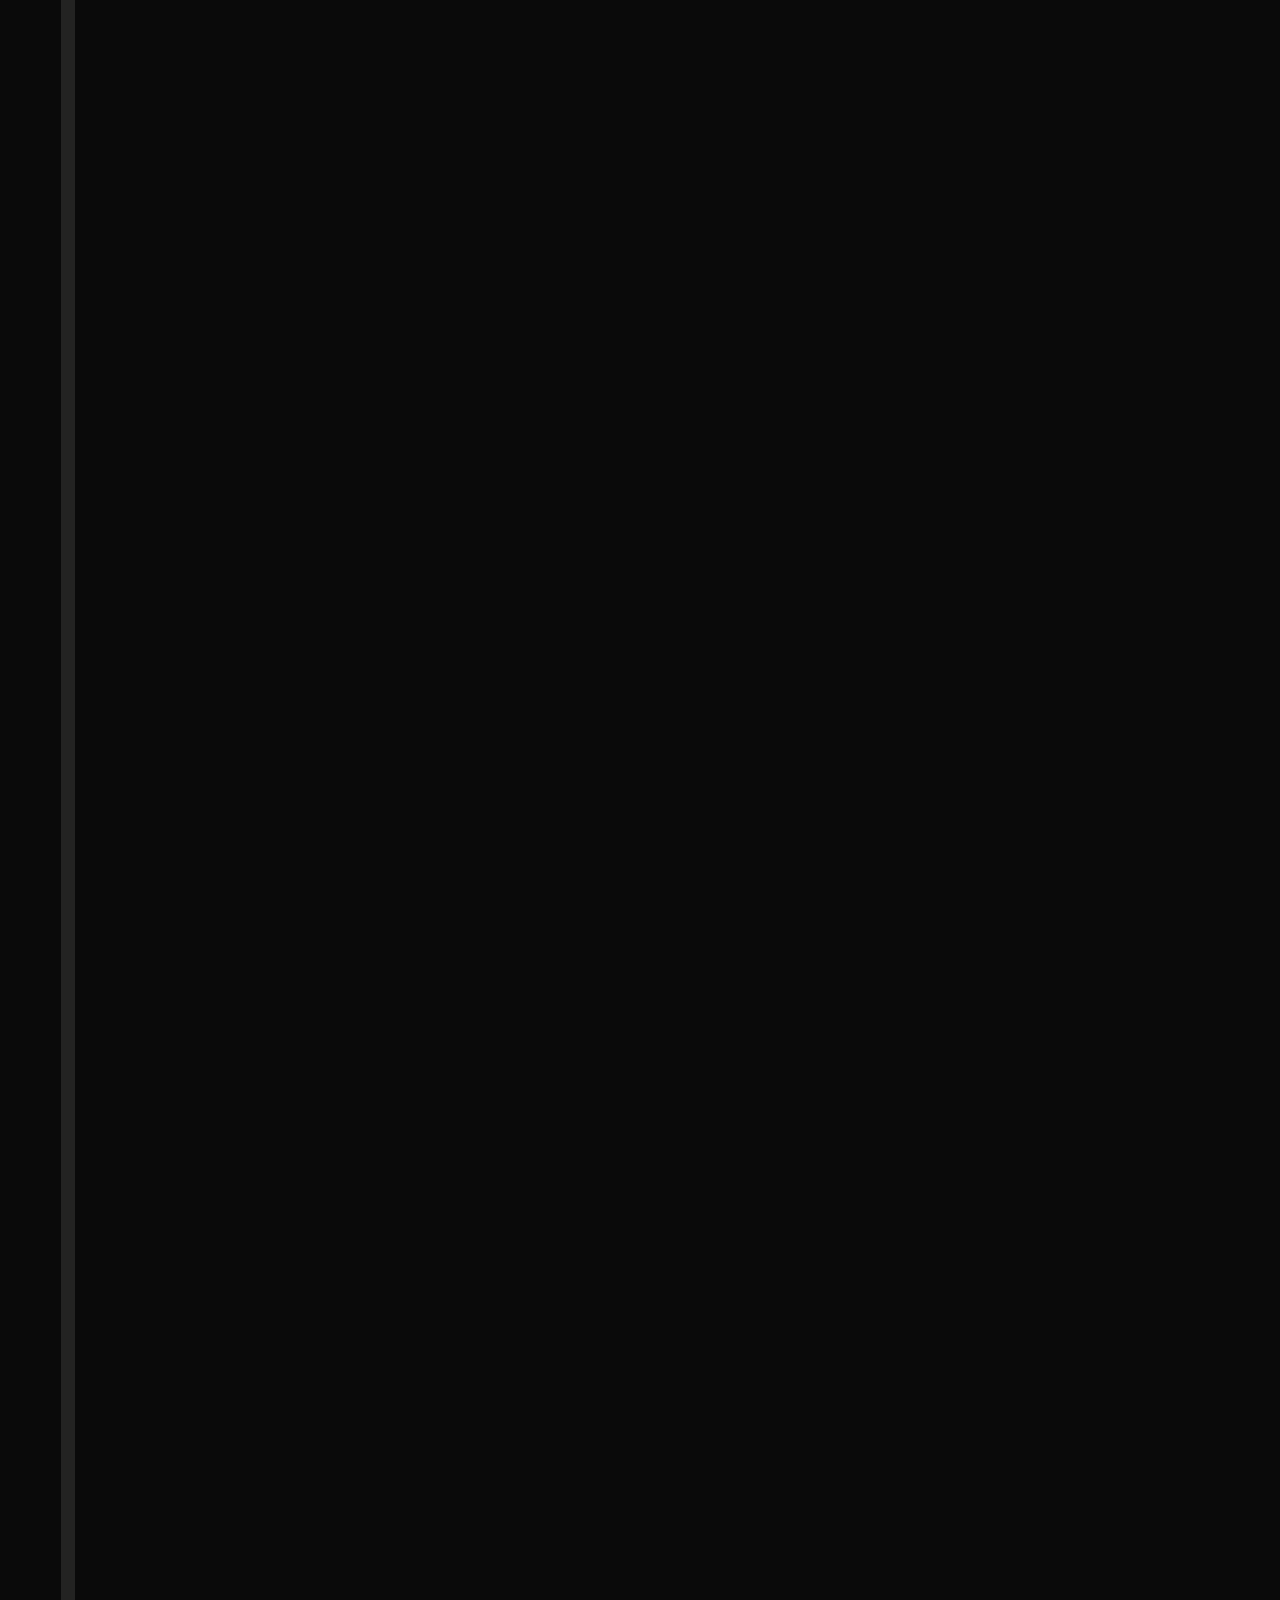
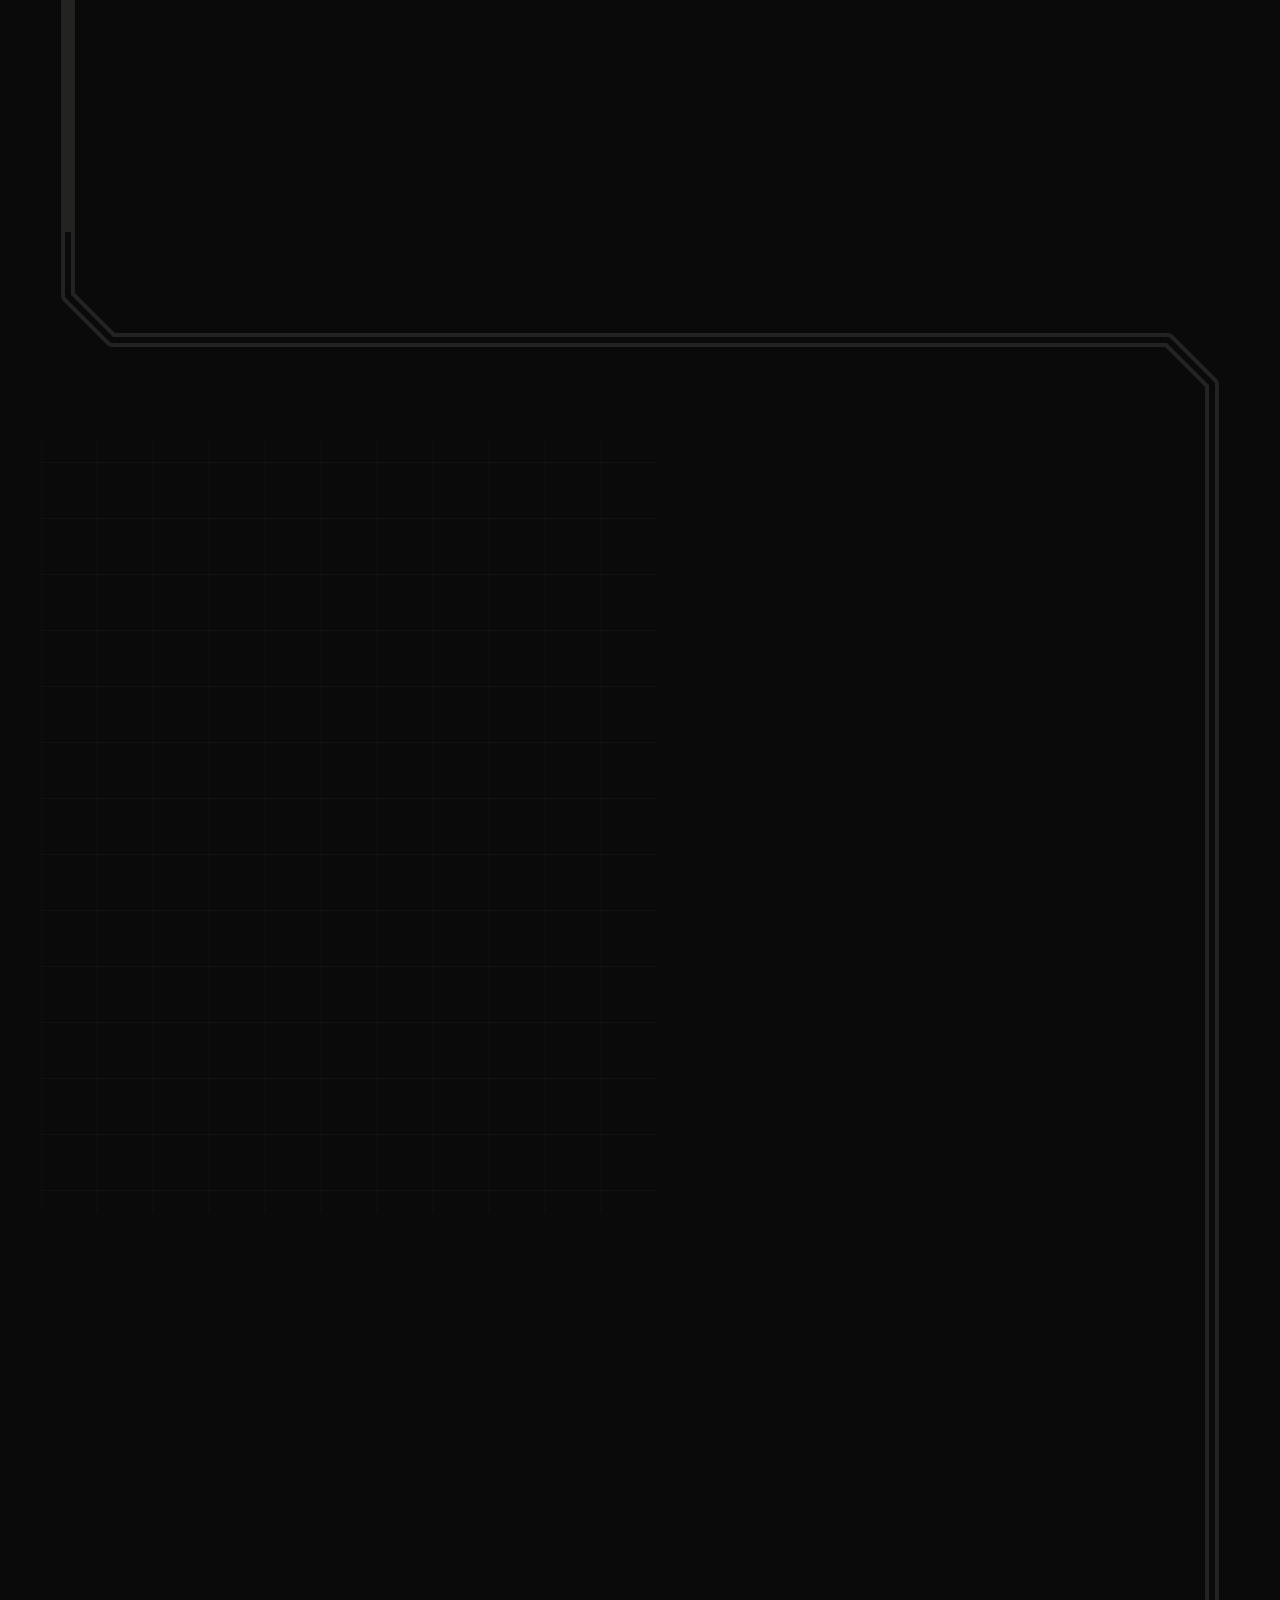
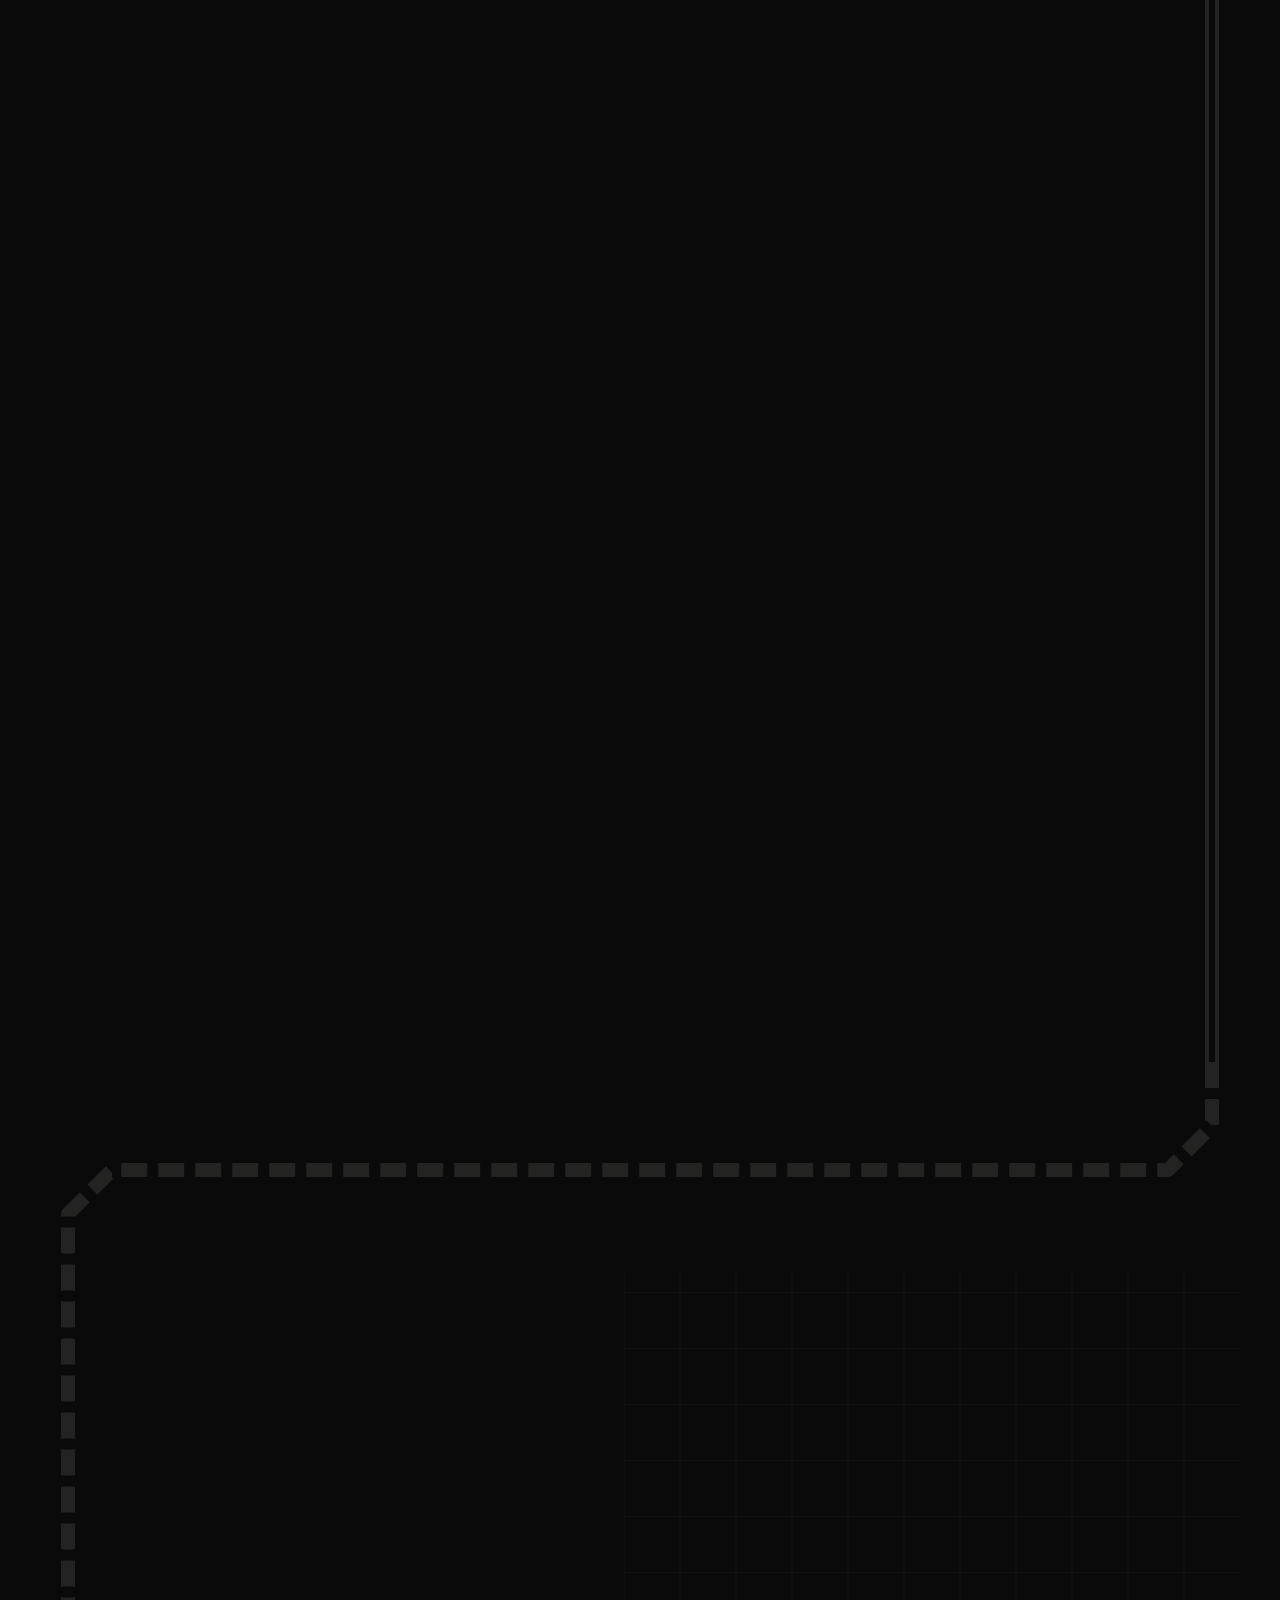
==== commit dc5525f3: "Remove the duck easter egg from the crew page Drops the mallard photo, its caption, the “Duck” toggl" ====
--- a/index.html
+++ b/index.html
@@ -379,7 +379,7 @@
 <p>Five years as a Marine Corps radar technician, keeping an S-band AESA radar on the air across the Pacific. Now building the radio links our machines depend on.</p>
 <p>Tyler leads antenna and RF work on a 440 MHz balloon payload at the University of Maryland while studying electrical engineering. Every sortie and every rover run needs a link that holds. That link is Tyler's job.</p>
 <p>On the radar, the job was fault isolation across transmit and receive modules, prime power, liquid cooling and signal processing, then alignment and calibration after every site move: transmit power, receiver sensitivity and timing, back to specification.</p>
-<figure><img src="shared/img/tyler.jpg" alt="Portrait of Tyler Duckett in Marine Corps dress blues" width="720" height="912" loading="lazy" decoding="async"><img src="shared/img/duck.jpg" alt="A mallard standing on a wooden dock in Baltimore Harbor" width="700" height="934" loading="lazy" decoding="async"> <figcaption>Baltimore Harbor, June 2023. No relation.</figcaption></figure>
+<figure><img src="shared/img/tyler.jpg" alt="Portrait of Tyler Duckett in Marine Corps dress blues" width="720" height="912" loading="lazy" decoding="async"></figure>
 <h3>Mike Kardas</h3>
 <p>Principal Investigator</p>
 <p>Systems engineering manager for more than 30 years at Northrop Grumman. Mike ran the student lab as principal investigator and put the work on the water.</p>
--- a/style.css
+++ b/style.css
@@ -178,8 +178,6 @@
 .tt li:last-child time,.tt li:last-child b{color:var(--led)}
 .legal{display:grid;gap:.8em;font-size:14px;color:var(--dim);max-width:60em;padding-bottom:8px}.mk{display:block;width:40px;color:var(--fg)}
 .who h2{font:600 clamp(26px,2.5vw,44px)/1.02 var(--sans);letter-spacing:-.025em}.who .lab{margin:.4em 0 .7em}
-.duck{color:var(--led);font-weight:600;text-decoration:underline;text-decoration-thickness:2px;text-underline-offset:.12em}
-.sec-h .duck{font:inherit;letter-spacing:inherit}
 .sec-b>.lab:first-child{margin-bottom:.7em}
 .roster{display:grid;gap:2px}.roster :is(button,a){text-decoration:none;display:grid;grid-template-columns:56px 1fr;grid-template-rows:auto auto;column-gap:14px;align-items:center;width:100%;text-align:left;padding:8px 0;border-top:1px solid var(--rule);min-height:72px}
 .roster img{grid-row:1/3;width:56px;height:56px;object-fit:cover;filter:grayscale(1);border-radius:50%}.roster b{font-weight:600;font-size:clamp(17px,1.3vw,21px);align-self:end}.roster span{color:var(--dim);font-size:15px;align-self:start}
@@ -205,8 +203,6 @@
 .portrait{position:relative;height:100%;aspect-ratio:4/5;max-width:100%;margin:0 auto}
 .portrait.low{height:auto;width:min(300px,100%)}
 .portrait img{position:absolute;inset:0;width:100%;height:100%;object-fit:cover;filter:grayscale(1);transition:opacity .3s}
-.portrait .duckimg{opacity:0}.portrait.is-duck .duckimg{opacity:1}
-.portrait figcaption{position:absolute;left:0;bottom:0;background:#000;padding:4px 8px;font-size:14px;opacity:0;transition:opacity .3s}.portrait.is-duck figcaption{opacity:1}
 
 /* Harbormaster widgets */
 .wid{min-height:100%;display:grid;align-content:center}
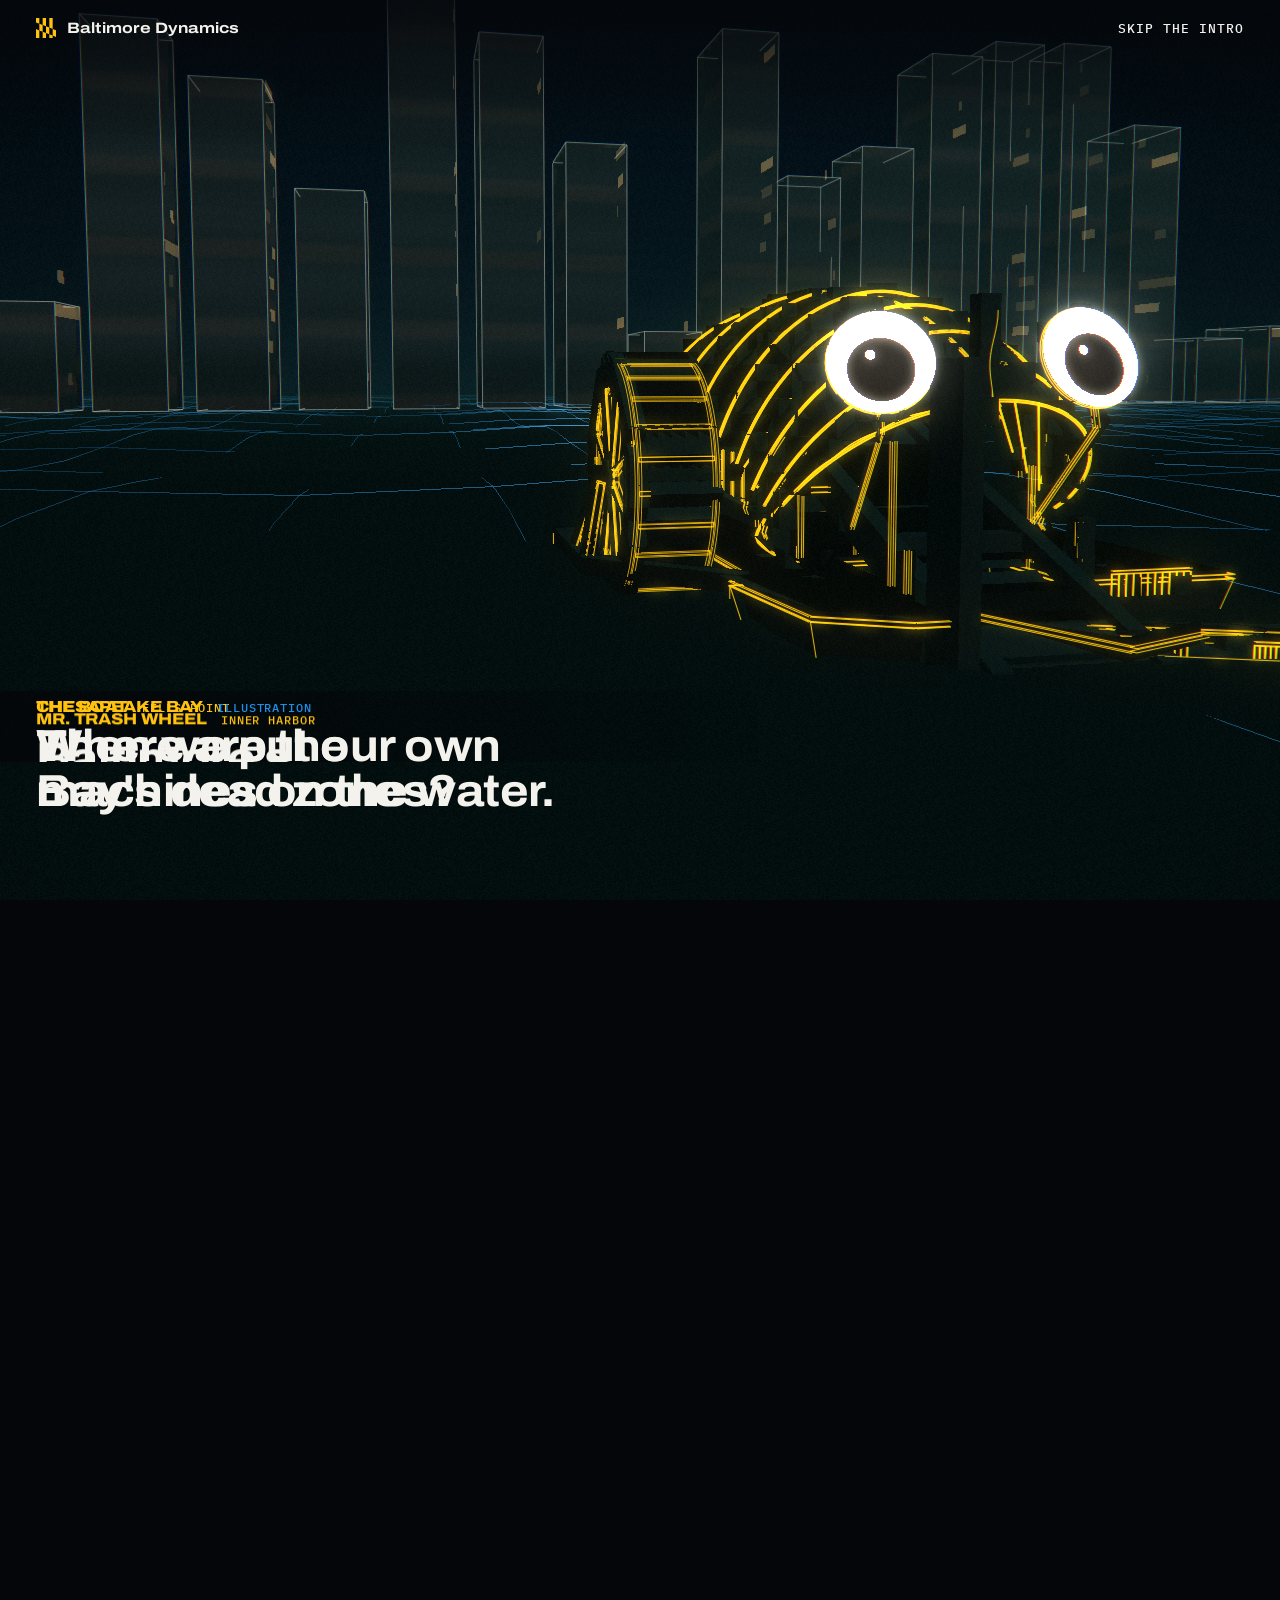
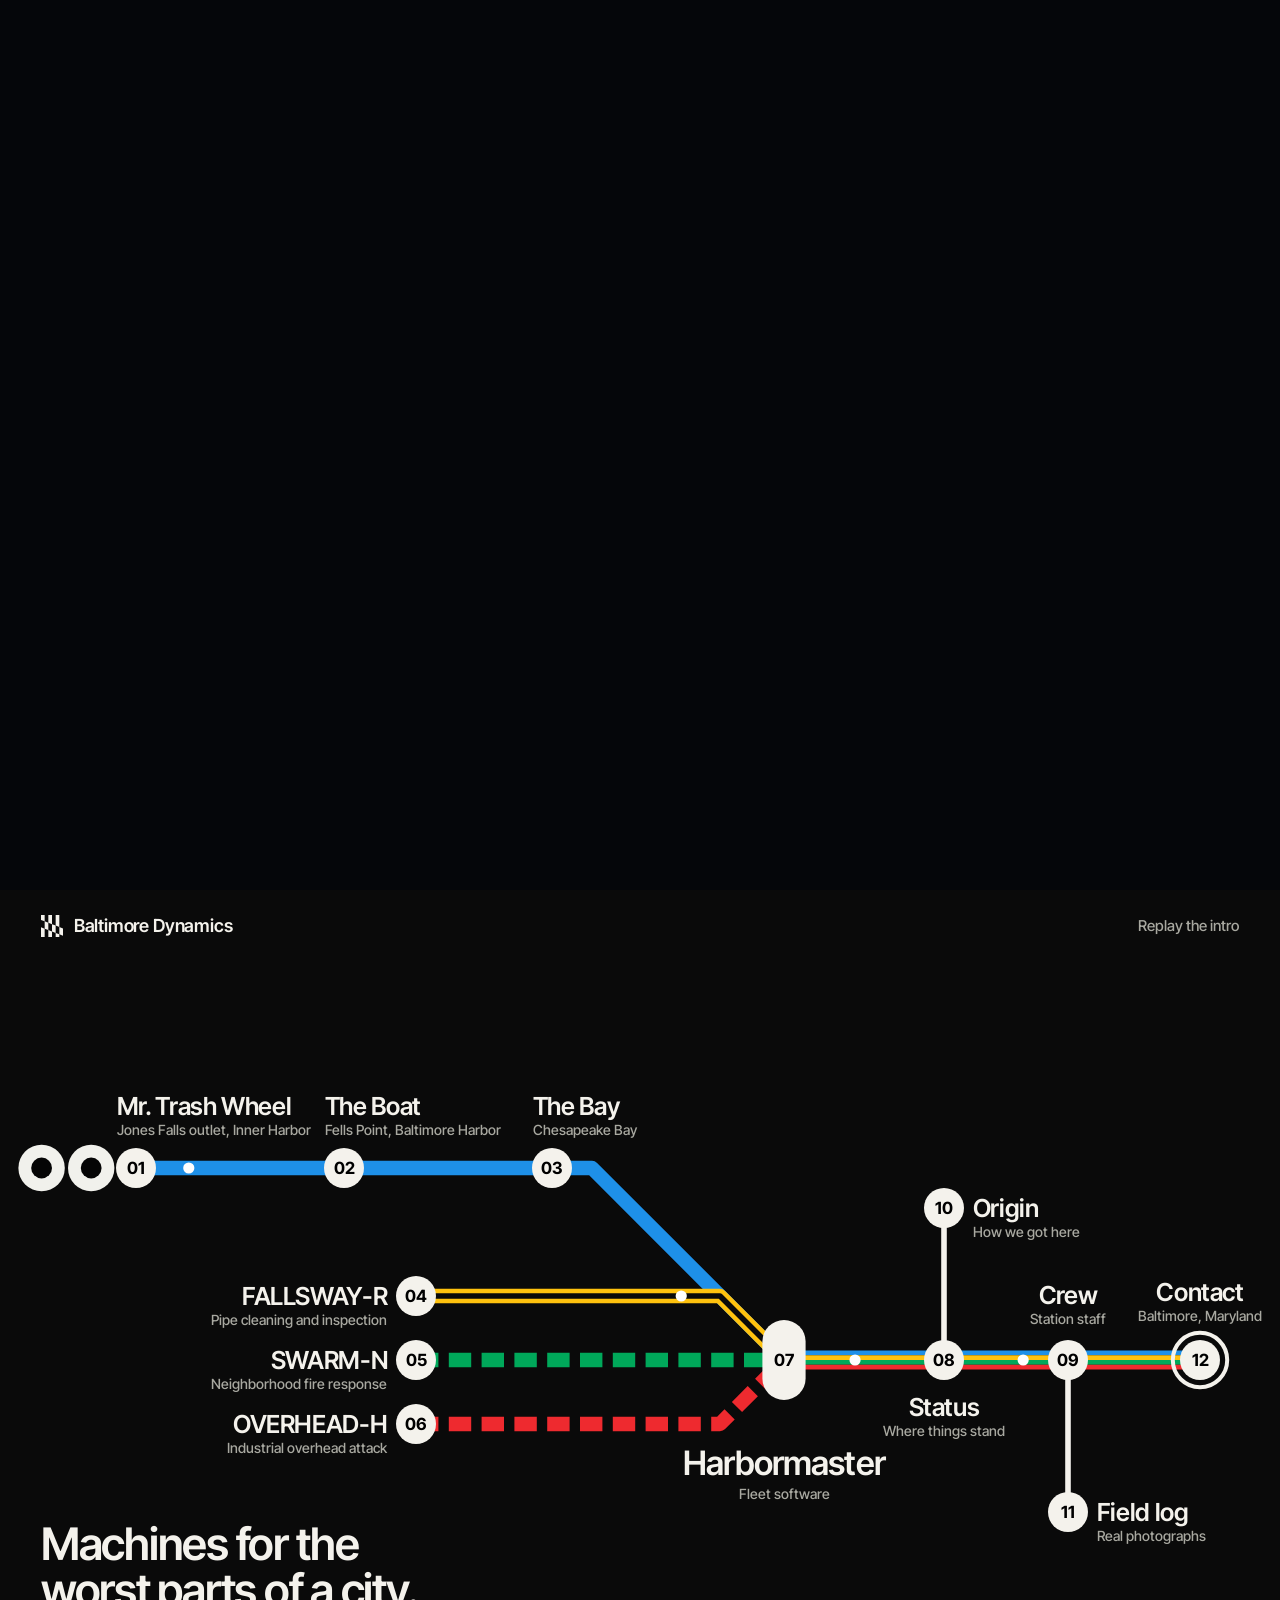
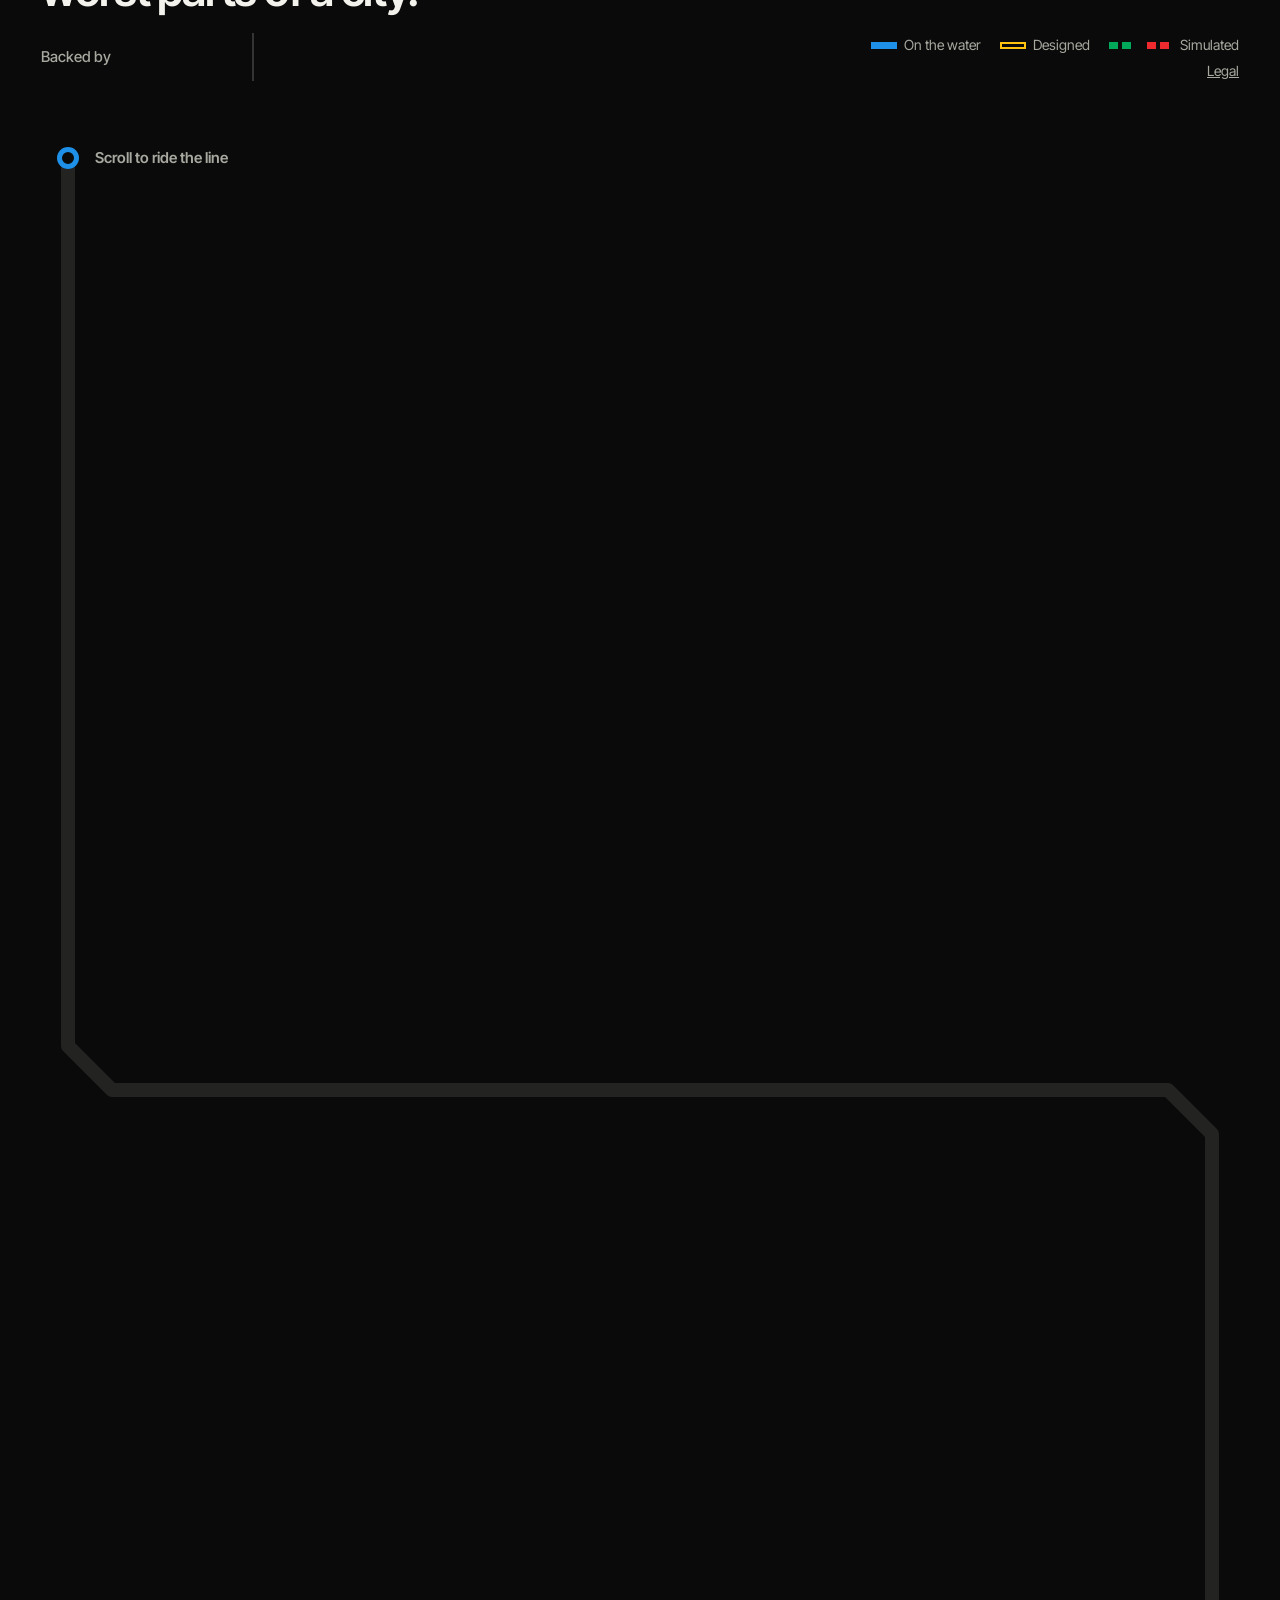
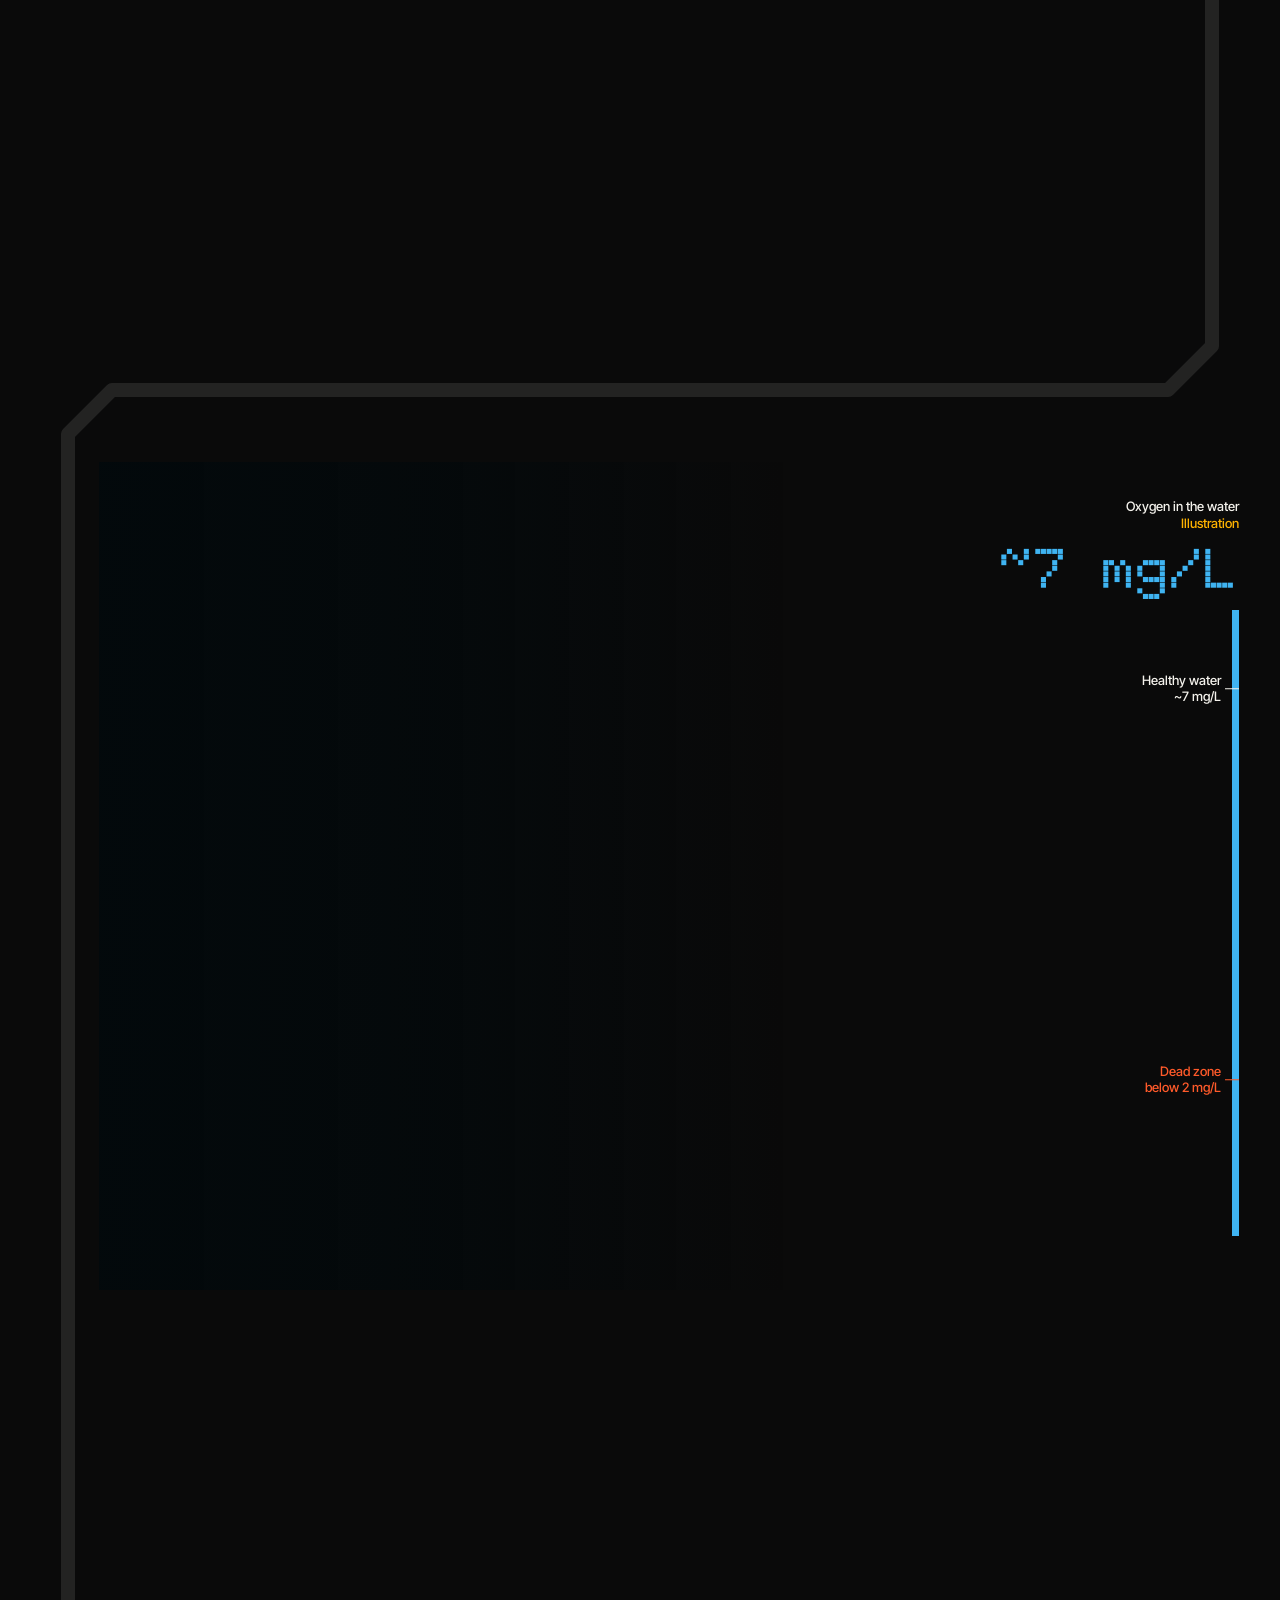
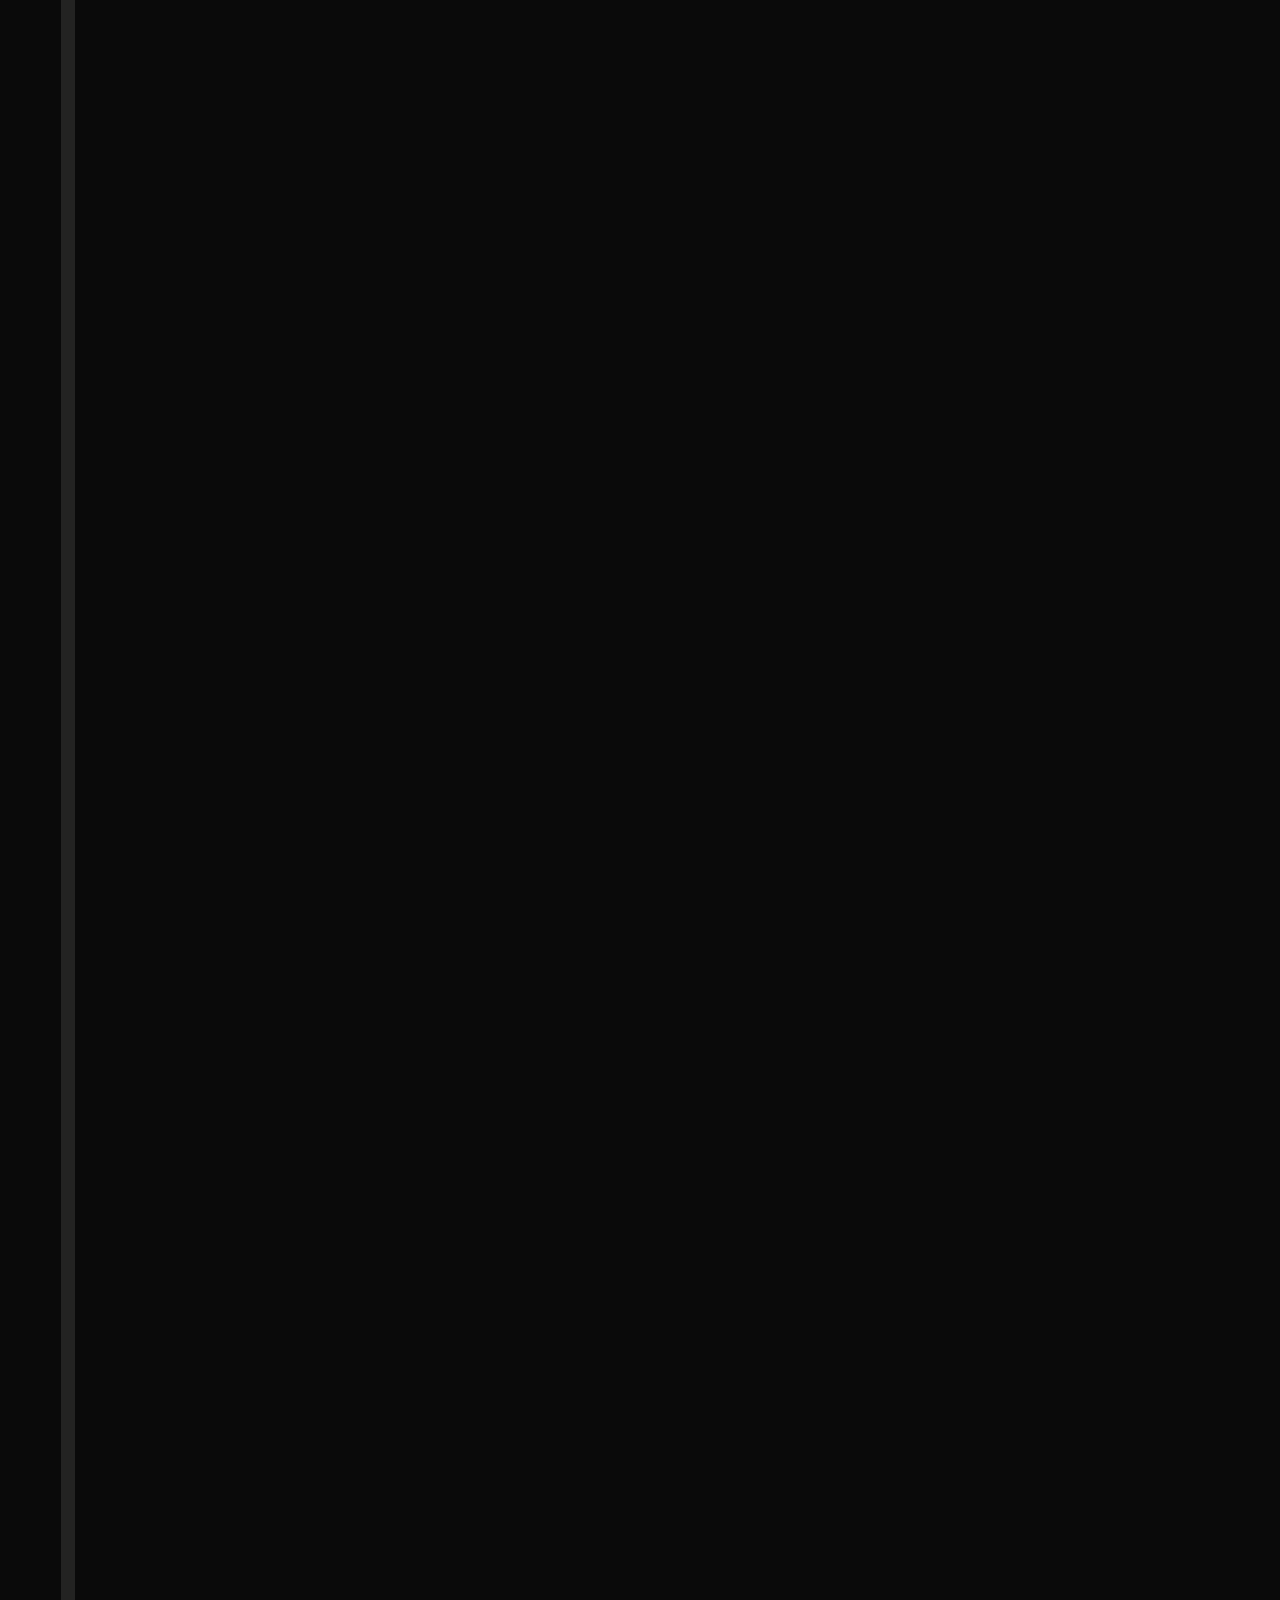
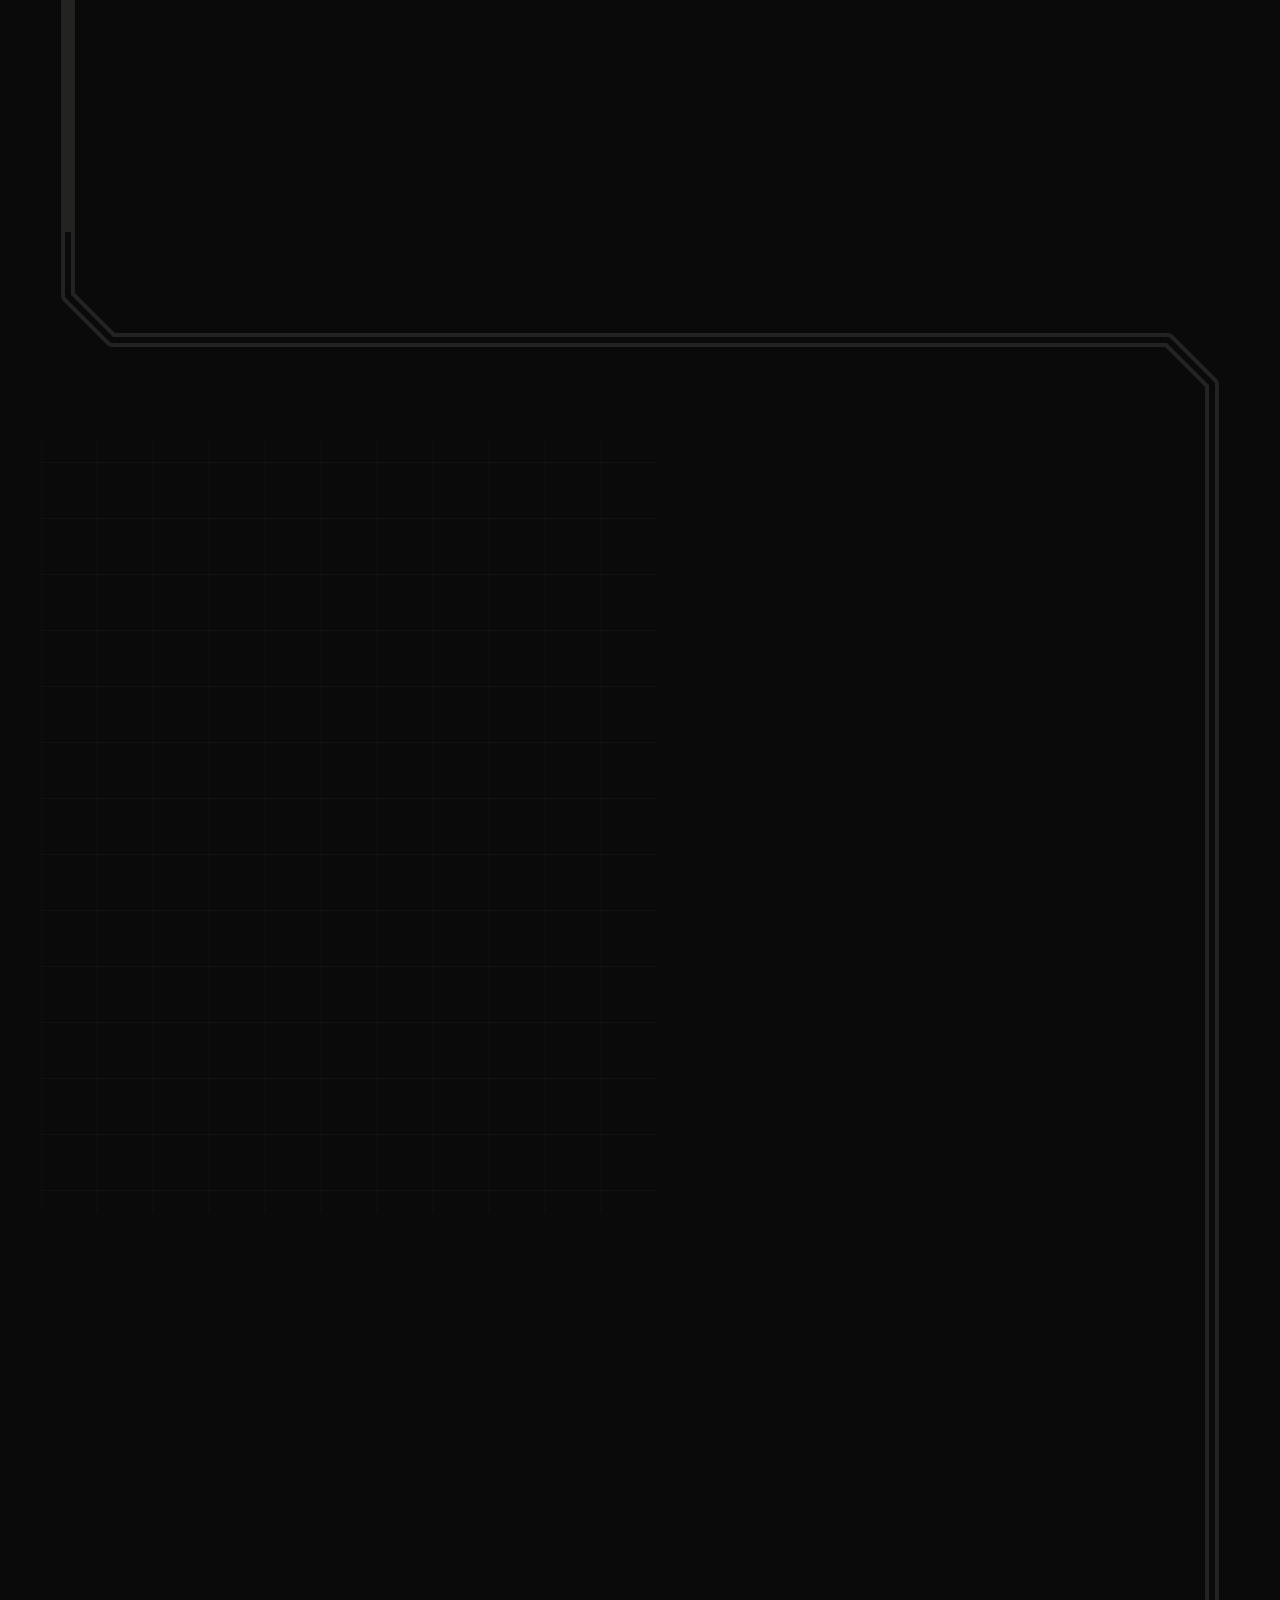
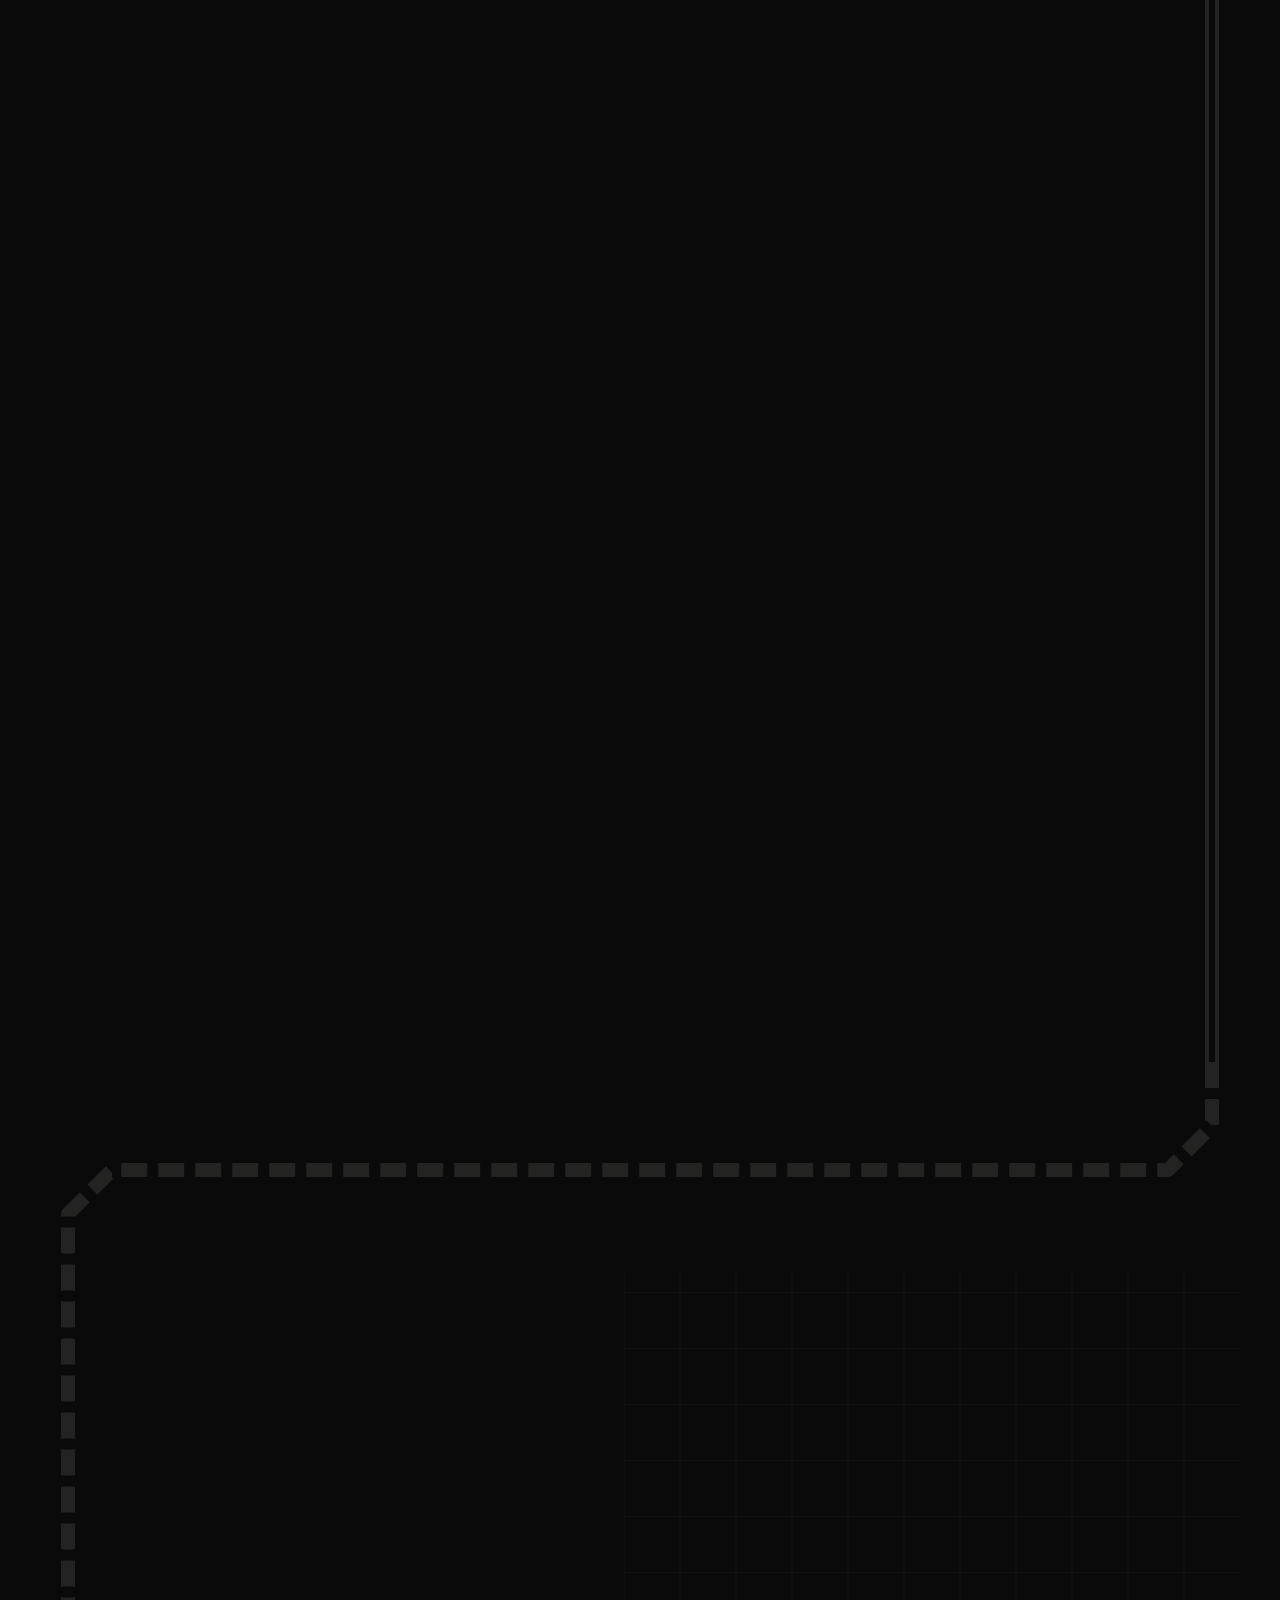
==== commit 0440eb8b: "Remove Tyler Duckett and the duck photo from the Crew stop The Crew stop now lists Mike, Sophia, Eyo" ====
--- a/index.html
+++ b/index.html
@@ -374,12 +374,6 @@
 <p>09 · Station staff</p>
 <p>The people behind the work.</p>
 <figure><img src="shared/img/yacht.jpg" alt="The team standing on the bow of a white boat at a marina" width="470" height="420" loading="lazy" decoding="async"> <figcaption>The crew and the boat.</figcaption></figure>
-<h3>Tyler Duckett</h3>
-<p>RF Engineer</p>
-<p>Five years as a Marine Corps radar technician, keeping an S-band AESA radar on the air across the Pacific. Now building the radio links our machines depend on.</p>
-<p>Tyler leads antenna and RF work on a 440 MHz balloon payload at the University of Maryland while studying electrical engineering. Every sortie and every rover run needs a link that holds. That link is Tyler's job.</p>
-<p>On the radar, the job was fault isolation across transmit and receive modules, prime power, liquid cooling and signal processing, then alignment and calibration after every site move: transmit power, receiver sensitivity and timing, back to specification.</p>
-<figure><img src="shared/img/tyler.jpg" alt="Portrait of Tyler Duckett in Marine Corps dress blues" width="720" height="912" loading="lazy" decoding="async"></figure>
 <h3>Mike Kardas</h3>
 <p>Principal Investigator</p>
 <p>Systems engineering manager for more than 30 years at Northrop Grumman. Mike ran the student lab as principal investigator and put the work on the water.</p>
